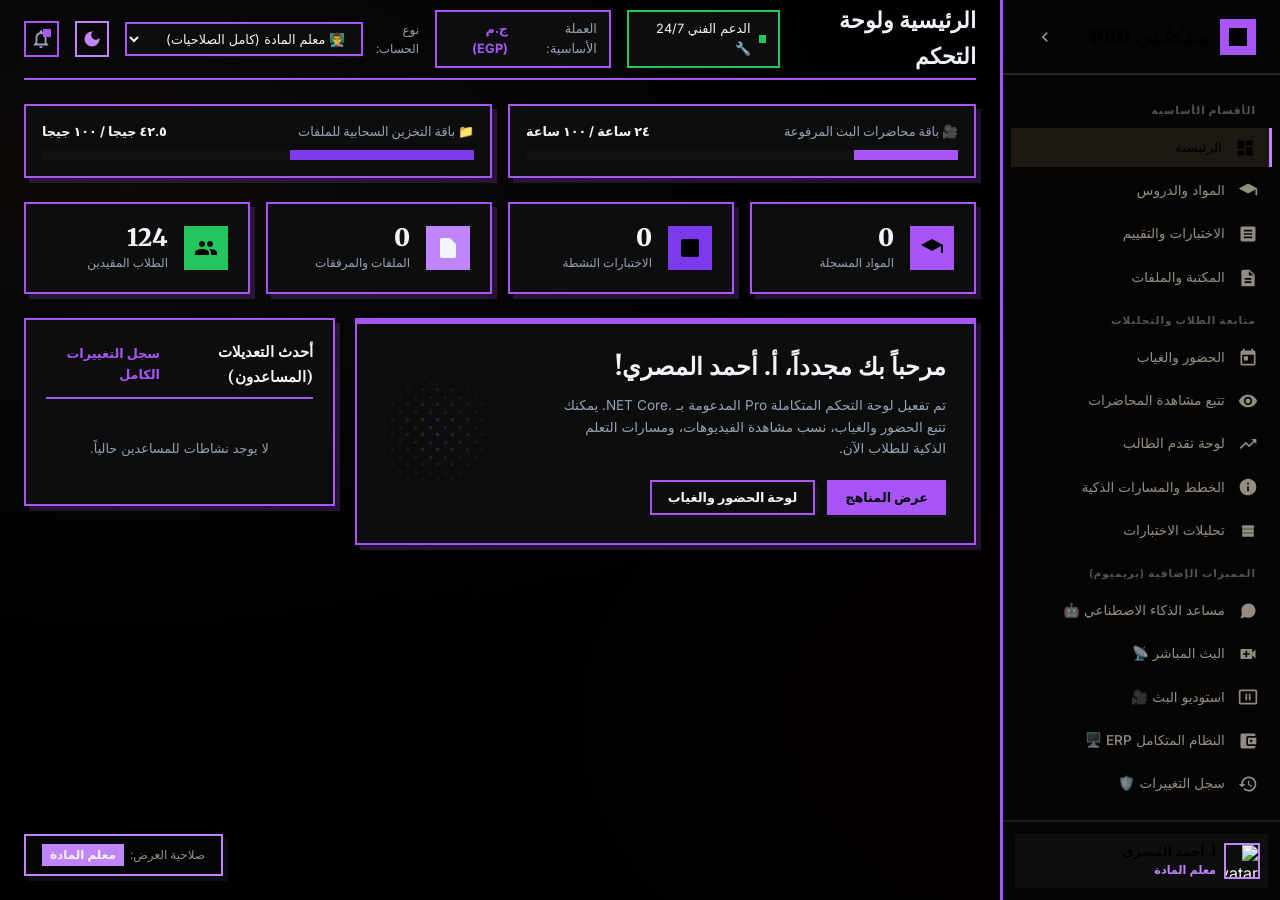
==== index.html @ 907ecc60 "Update homepage to load directly as index.html Renamed the main HTML file to `index.html` to ensure " ====
<!DOCTYPE html>
<!-- saved from url=(0027)https://demo.dev-core.site/ -->
<html lang="ar" dir="rtl" data-theme="dark"><head><meta http-equiv="Content-Type" content="text/html; charset=UTF-8">
    
    <meta name="viewport" content="width=device-width, initial-scale=1.0">
    <title>منصة التعليم الذكي | لوحة التحكم المتكاملة</title>
    <link rel="icon" href="data:image/svg+xml,&lt;svg xmlns=&#39;http://www.w3.org/2000/svg&#39; viewBox=&#39;0 0 24 24&#39; fill=&#39;%234F46E5&#39;&gt;&lt;path d=&#39;M12 3L1 9l11 6 9-4.91V17h2V9L12 3z&#39;/&gt;&lt;/svg&gt;">
    <!-- Google Fonts: Merriweather + Inter -->
    <link rel="preconnect" href="https://fonts.googleapis.com/">
    <link rel="preconnect" href="https://fonts.gstatic.com/" crossorigin="">
    <link href="./منصة التعليم الذكي _ لوحة التحكم المتكاملة_files/css2" rel="stylesheet">
    <!-- Styling -->
    <link rel="stylesheet" href="./منصة التعليم الذكي _ لوحة التحكم المتكاملة_files/style.css">
    <!-- HLS.js for self-hosted live streaming -->
    <script src="./منصة التعليم الذكي _ لوحة التحكم المتكاملة_files/hls.js@latest"></script>
</head>
<body class="role-teacher can-edit">
    <div class="app-container">
        <!-- Mobile Sidebar Overlay -->
        <div class="mobile-sidebar-overlay" id="mobileSidebarOverlay" onclick="closeMobileSidebar()"></div>
        <!-- Sidebar -->
        <aside class="sidebar" id="sidebar">
            <div class="sidebar-header">
                <div class="logo">
                    <div class="logo-icon"></div>
                    <span class="logo-text">مِـنـَصَّـتِي PRO</span>
                </div>
                <button class="sidebar-toggle-btn" id="sidebarToggle" aria-label="Toggle Sidebar">
                    <svg viewBox="0 0 24 24" width="20" height="20"><path fill="currentColor" d="M15.41 7.41L14 6l-6 6 6 6 1.41-1.41L10.83 12z"></path></svg>
                </button>
            </div>
            
            <nav class="sidebar-nav">
                <div class="nav-section-title">الأقسام الأساسية</div>
                <a href="https://demo.dev-core.site/#" class="nav-item active" data-tab="dashboard">
                    <svg class="nav-icon" viewBox="0 0 24 24"><path fill="currentColor" d="M3 13h8V3H3v10zm0 8h8v-6H3v6zm10 0h8V11h-8v10zm0-18v6h8V3h-8z"></path></svg>
                    <span class="nav-label">الرئيسية</span>
                </a>
                <a href="https://demo.dev-core.site/#" class="nav-item" data-tab="subjects">
                    <svg class="nav-icon" viewBox="0 0 24 24"><path fill="currentColor" d="M12 3L1 9l11 6 9-4.91V17h2V9L12 3zM5.89 11.5L12 14.8l6.11-3.3L12 8.2 5.89 11.5z"></path></svg>
                    <span class="nav-label">المواد والدروس</span>
                </a>
                <a href="https://demo.dev-core.site/#" class="nav-item" data-tab="quizzes">
                    <svg class="nav-icon" viewBox="0 0 24 24"><path fill="currentColor" d="M19 3H5c-1.1 0-2 .9-2 2v14c0 1.1.9 2 2 2h14c1.1 0 2-.9 2-2V5c0-1.1-.9-2-2-2zm-2 10H7v-2h10v2zm0-4H7V7h10v2zm0 8H7v-2h10v2z"></path></svg>
                    <span class="nav-label">الاختبارات والتقييم</span>
                </a>
                <a href="https://demo.dev-core.site/#" class="nav-item" data-tab="materials">
                    <svg class="nav-icon" viewBox="0 0 24 24"><path fill="currentColor" d="M14 2H6c-1.1 0-1.99.9-1.99 2L4 20c0 1.1.89 2 1.99 2H18c1.1 0 2-.9 2-2V8l-6-6zm2 16H8v-2h8v2zm0-4H8v-2h8v2zm-3-5V3.5L18.5 9H13z"></path></svg>
                    <span class="nav-label">المكتبة والملفات</span>
                </a>

                <div class="nav-section-title editor-only">متابعة الطلاب والتحليلات</div>
                <a href="https://demo.dev-core.site/#" class="nav-item editor-only" data-tab="attendance">
                    <svg class="nav-icon" viewBox="0 0 24 24"><path fill="currentColor" d="M19 3h-1V1h-2v2H8V1H6v2H5c-1.11 0-2 .9-2 2v14c0 1.1.89 2 2 2h14c1.1 0 2-.9 2-2V5c0-1.1-.9-2-2-2zm0 16H5V8h14v11zM7 10h5v5H7z"></path></svg>
                    <span class="nav-label">الحضور والغياب</span>
                </a>
                <a href="https://demo.dev-core.site/#" class="nav-item editor-only" data-tab="watch-tracking">
                    <svg class="nav-icon" viewBox="0 0 24 24"><path fill="currentColor" d="M12 4.5C7 4.5 2.73 7.61 1 12c1.73 4.39 6 7.5 11 7.5s9.27-3.11 11-7.5c-1.73-4.39-6-7.5-11-7.5zM12 17c-2.76 0-5-2.24-5-5s2.24-5 5-5 5 2.24 5 5-2.24 5-5 5zm0-8c-1.66 0-3 1.34-3 3s1.34 3 3 3 3-1.34 3-3-1.34-3-3-3z"></path></svg>
                    <span class="nav-label">تتبع مشاهدة المحاضرات</span>
                </a>
                <a href="https://demo.dev-core.site/#" class="nav-item editor-only" data-tab="progress">
                    <svg class="nav-icon" viewBox="0 0 24 24"><path fill="currentColor" d="M16 6l2.29 2.29-4.88 4.88-4-4L2 16.59 3.41 18l6-6 4 4 6.3-6.29L22 12V6z"></path></svg>
                    <span class="nav-label">لوحة تقدم الطالب</span>
                </a>
                <a href="https://demo.dev-core.site/#" class="nav-item" data-tab="learning-paths">
                    <svg class="nav-icon" viewBox="0 0 24 24"><path fill="currentColor" d="M12 2C6.48 2 2 6.48 2 12s4.48 10 10 10 10-4.48 10-10S17.52 2 12 2zm1 15h-2v-6h2v6zm0-8h-2V7h2v2z"></path></svg>
                    <span class="nav-label">الخطط والمسارات الذكية</span>
                </a>
                <a href="https://demo.dev-core.site/#" class="nav-item editor-only" data-tab="quiz-analytics">
                    <svg class="nav-icon" viewBox="0 0 24 24"><path fill="currentColor" d="M5 9.2h14V5H5v4.2zM5 19h14v-4.2H5V19zm0-4.8h14v-4.2H5v4.2z"></path></svg>
                    <span class="nav-label">تحليلات الاختبارات</span>
                </a>

                <div class="nav-section-title">المميزات الإضافية (بريميوم)</div>
                <a href="https://demo.dev-core.site/#" class="nav-item" data-tab="ai-tutor">
                    <svg class="nav-icon" viewBox="0 0 24 24"><path fill="currentColor" d="M21 11.5a8.38 8.38 0 0 1-.9 3.8 8.5 8.5 0 0 1-7.6 4.7 8.38 8.38 0 0 1-3.8-.9L3 21l1.9-5.7a8.38 8.38 0 0 1-.9-3.8 8.5 8.5 0 0 1 4.7-7.6 8.38 8.38 0 0 1 3.8-.9h.5a8.48 8.48 0 0 1 8 8v.5z"></path></svg>
                    <span class="nav-label">مساعد الذكاء الاصطناعي 🤖</span>
                </a>
                <a href="https://demo.dev-core.site/#" class="nav-item" data-tab="live-stream">
                    <svg class="nav-icon" viewBox="0 0 24 24"><path fill="currentColor" d="M17 10.5V7c0-.55-.45-1-1-1H4c-.55 0-1 .45-1 1v10c0 .55.45 1 1 1h12c.55 0 1-.45 1-1v-3.5l4 4v-11l-4 4zM14 13h-3v3H9v-3H6v-2h3V8h2v3h3v2z"></path></svg>
                    <span class="nav-label">البث المباشر 📡</span>
                </a>
                <a href="https://demo.dev-core.site/broadcast.html" class="nav-item editor-only" target="_blank">
                    <svg class="nav-icon" viewBox="0 0 24 24"><path fill="currentColor" d="M21 3H3c-1.1 0-2 .9-2 2v14c0 1.1.9 2 2 2h18c1.1 0 2-.9 2-2V5c0-1.1-.9-2-2-2zm0 16H3V5h18v14zM9 8h2v8H9zm4 0h2v8h-2z"></path></svg>
                    <span class="nav-label">استوديو البث 🎥</span>
                </a>
                <a href="https://demo.dev-core.site/#" class="nav-item admin-only teacher-only" data-tab="erp">
                    <svg class="nav-icon" viewBox="0 0 24 24"><path fill="currentColor" d="M21 18v1c0 1.1-.9 2-2 2H5c-1.11 0-2-.9-2-2V5c0-1.1.89-2 2-2h14c1.1 0 2 .9 2 2v1h-9c-1.11 0-2 .9-2 2v8c0 1.1.89 2 2 2h9zm-9-2h10V8H12v8zm4-2.5c-.83 0-1.5-.67-1.5-1.5s.67-1.5 1.5-1.5 1.5.67 1.5 1.5-.67 1.5-1.5 1.5z"></path></svg>
                    <span class="nav-label">النظام المتكامل ERP 🖥️</span>
                </a>
                <a href="https://demo.dev-core.site/#" class="nav-item admin-only teacher-only" data-tab="logs">
                    <svg class="nav-icon" viewBox="0 0 24 24"><path fill="currentColor" d="M13 3c-4.97 0-9 4.03-9 9H1l3.89 3.89.07.14L9 12H6c0-3.87 3.13-7 7-7s7 3.13 7 7-3.13 7-7 7c-1.93 0-3.68-.79-4.94-2.06l-1.42 1.42C8.27 19.99 10.51 21 13 21c4.97 0 9-4.03 9-9s-4.03-9-9-9zm-1 5v5l4.28 2.54.72-1.21-3.5-2.08V8H12z"></path></svg>
                    <span class="nav-label">سجل التغييرات 🛡️</span>
                </a>
            </nav>

            <div class="sidebar-footer">
                <div class="user-card">
                    <img src="./منصة التعليم الذكي _ لوحة التحكم المتكاملة_files/photo-1534528741775-53994a69daeb" alt="Avatar" class="user-avatar" id="sidebarAvatar">
                    <div class="user-info">
                        <div class="user-name" id="sidebarUserName">أ. أحمد المصري</div>
                        <div class="user-role" id="sidebarUserRole">معلم المادة</div>
                    </div>
                </div>
            </div>
        </aside>

        <!-- Main Content Area -->
        <main class="main-content">
            <!-- Header -->
            <header class="main-header">
                <div class="header-left">
                    <!-- Mobile Hamburger Button -->
                    <button class="mobile-menu-btn" id="mobileMenuBtn" aria-label="فتح القائمة">
                        <span></span><span></span><span></span>
                    </button>
                    <h1 id="pageTitle" class="page-title">الرئيسية ولوحة التحكم</h1>
                </div>
                <div class="header-right">
                    <!-- Tech Support Badge -->
                    <div class="tech-support-badge" onclick="alert(&#39;الدعم الفني 24/7 نشط:\nدردشة: متصل الآن\nبريد الكتروني: support@manssati.com\nهاتف: 19999 (ج.م)&#39;)" style="cursor: pointer;">
                        <span class="support-status-dot"></span>
                        <span class="support-text">الدعم الفني 24/7 🔧</span>
                    </div>

                    <!-- Currency Display -->
                    <div class="currency-badge">
                        <span class="currency-label">العملة الأساسية:</span>
                        <span class="currency-value">ج.م (EGP)</span>
                    </div>

                    <!-- Role Selector Container -->
                    <div class="role-selector-container">
                        <label for="roleSelector" class="role-selector-label">نوع الحساب:</label>
                        <select id="roleSelector" class="role-selector">
                            <option value="teacher">👨‍🏫 معلم المادة (كامل الصلاحيات)</option>
                            <option value="assistant">🧑‍💻 مساعد معلم (تعديل ومتابعة)</option>
                            <option value="student">🎓 طالب مقيد (مشاهدة واختبارات)</option>
                            <option value="admin">🔑 مدير المنصة (إدارة كاملة)</option>
                        </select>
                    </div>

                    <!-- Dark Mode Toggle -->
                    <button class="header-action-btn dark-mode-toggle active" id="darkModeToggle" aria-label="التبديل بين الوضع الفاتح والداكن" title="الوضع الفاتح">
                        <svg class="sun-icon" viewBox="0 0 24 24" width="20" height="20" style="display: none;"><path fill="currentColor" d="M12 7c-2.76 0-5 2.24-5 5s2.24 5 5 5 5-2.24 5-5-2.24-5-5-5zM2 13h2c.55 0 1-.45 1-1s-.45-1-1-1H2c-.55 0-1 .45-1 1s.45 1 1 1zm18 0h2c.55 0 1-.45 1-1s-.45-1-1-1h-2c-.55 0-1 .45-1 1s.45 1 1 1zM11 2v2c0 .55.45 1 1 1s1-.45 1-1V2c0-.55-.45-1-1-1s-1 .45-1 1zm0 18v2c0 .55.45 1 1 1s1-.45 1-1v-2c0-.55-.45-1-1-1s-1 .45-1 1zM5.99 4.58a.996.996 0 0 0-1.41 0 .996.996 0 0 0 0 1.41l1.06 1.06c.39.39 1.03.39 1.41 0s.39-1.03 0-1.41L5.99 4.58zm12.37 12.37a.996.996 0 0 0-1.41 0 .996.996 0 0 0 0 1.41l1.06 1.06c.39.39 1.03.39 1.41 0a.996.996 0 0 0 0-1.41l-1.06-1.06zm1.06-10.96a.996.996 0 0 0 0-1.41.996.996 0 0 0-1.41 0l-1.06 1.06c-.39.39-.39 1.03 0 1.41s1.03.39 1.41 0l1.06-1.06zM7.05 18.36a.996.996 0 0 0 0-1.41.996.996 0 0 0-1.41 0l-1.06 1.06c-.39.39-.39 1.03 0 1.41s1.03.39 1.41 0l1.06-1.06z"></path></svg>
                        <svg class="moon-icon" viewBox="0 0 24 24" width="20" height="20" style=""><path fill="currentColor" d="M12 3a9 9 0 1 0 9 9c0-.46-.04-.92-.1-1.36a5.389 5.389 0 0 1-4.4 2.26 5.403 5.403 0 0 1-3.14-9.8c-.44-.06-.9-.1-1.36-.1z"></path></svg>
                    </button>

                    <!-- Notification Button -->
                    <button class="header-action-btn" aria-label="Notifications" id="notificationBtn">
                        <span class="notification-dot"></span>
                        <svg viewBox="0 0 24 24" width="22" height="22"><path fill="currentColor" d="M12 22c1.1 0 2-.9 2-2h-4c0 1.1.9 2 2 2zm6-6v-5c0-3.07-1.63-5.64-4.5-6.32V4c0-.83-.67-1.5-1.5-1.5s-1.5.67-1.5 1.5v.68C7.64 5.36 6 7.92 6 11v5l-2 2v1h16v-1l-2-2zm-2 1H8v-6c0-2.48 1.51-4.5 4-4.5s4 2.02 4 4.5v6z"></path></svg>
                    </button>
                </div>
            </header>

            <!-- Dashboard Content Container -->
            <div class="content-body">
                
                <!-- TAB: DASHBOARD -->
                <section id="tab-dashboard" class="tab-content active">
                    <!-- Resource limits alerts (100h / 100GB) -->
                    <div class="quota-row">
                        <div class="quota-card">
                            <div class="quota-info">
                                <span class="quota-title">🎥 باقة محاضرات البث المرفوعة</span>
                                <span class="quota-value" id="lecturesQuotaVal">٢٤ ساعة / ١٠٠ ساعة</span>
                            </div>
                            <div class="quota-progress-bar">
                                <div class="quota-progress-fill bg-primary" style="width: 24%"></div>
                            </div>
                        </div>
                        <div class="quota-card">
                            <div class="quota-info">
                                <span class="quota-title">📁 باقة التخزين السحابية للملفات</span>
                                <span class="quota-value" id="storageQuotaVal">٤٢.٥ جيجا / ١٠٠ جيجا</span>
                            </div>
                            <div class="quota-progress-bar">
                                <div class="quota-progress-fill bg-secondary" style="width: 42.5%"></div>
                            </div>
                        </div>
                    </div>

                    <!-- Overview Grid -->
                    <div class="stats-grid">
                        <div class="stat-card">
                            <div class="stat-icon bg-primary-glow">
                                <svg viewBox="0 0 24 24" width="24" height="24"><path fill="currentColor" d="M12 3L1 9l11 6 9-4.91V17h2V9L12 3z"></path></svg>
                            </div>
                            <div class="stat-data">
                                <span class="stat-value" id="statCoursesCount">5</span>
                                <span class="stat-label">المواد المسجلة</span>
                            </div>
                        </div>
                        <div class="stat-card">
                            <div class="stat-icon bg-secondary-glow">
                                <svg viewBox="0 0 24 24" width="24" height="24"><path fill="currentColor" d="M19 3H5c-1.1 0-2 .9-2 2v14c0 1.1.9 2 2 2h14c1.1 0 2-.9 2-2V5c0-1.1-.9-2-2-2z"></path></svg>
                            </div>
                            <div class="stat-data">
                                <span class="stat-value" id="statQuizzesCount">5</span>
                                <span class="stat-label">الاختبارات النشطة</span>
                            </div>
                        </div>
                        <div class="stat-card">
                            <div class="stat-icon bg-accent-glow">
                                <svg viewBox="0 0 24 24" width="24" height="24"><path fill="currentColor" d="M14 2H6c-1.1 0-1.99.9-1.99 2L4 20c0 1.1.89 2 1.99 2H18c1.1 0 2-.9 2-2V8l-6-6z"></path></svg>
                            </div>
                            <div class="stat-data">
                                <span class="stat-value" id="statFilesCount">14</span>
                                <span class="stat-label">الملفات والمرفقات</span>
                            </div>
                        </div>
                        <div class="stat-card">
                            <div class="stat-icon bg-success-glow">
                                <svg viewBox="0 0 24 24" width="24" height="24"><path fill="currentColor" d="M16 11c1.66 0 2.99-1.34 2.99-3S17.66 5 16 5s-3 1.34-3 3 1.34 3 3 3zm-8 0c1.66 0 2.99-1.34 2.99-3S9.66 5 8 5 5 6.34 5 8s1.34 3 3 3zm0 2c-2.33 0-7 1.17-7 3.5V19h14v-2.5c0-2.33-4.67-3.5-7-3.5zm8 0c-.29 0-.62.02-.97.05 1.16.84 1.97 1.97 1.97 3.45V19h6v-2.5c0-2.33-4.67-3.5-7-3.5z"></path></svg>
                            </div>
                            <div class="stat-data">
                                <span class="stat-value" id="statStudentsCount">124</span>
                                <span class="stat-label">الطلاب المقيدين</span>
                            </div>
                        </div>
                    </div>

                    <!-- Highlight & Logs Row -->
                    <div class="dashboard-row">
                        <!-- Welcome / Ad Widget -->
                        <div class="dashboard-col flex-2">
                            <div class="welcome-card card-glow">
                                <div class="welcome-text">
                                    <h2 id="welcomeTitle">مرحباً بك مجدداً، أ. أحمد المصري!</h2>
                                    <p>تم تفعيل لوحة التحكم المتكاملة Pro المدعومة بـ .NET Core. يمكنك تتبع الحضور والغياب، نسب مشاهدة الفيديوهات، ومسارات التعلم الذكية للطلاب الآن.</p>
                                    <div style="display: flex; gap: 0.75rem; flex-wrap: wrap;">
                                        <button class="btn btn-primary" onclick="switchTab(&#39;subjects&#39;)">عرض المناهج</button>
                                        <button class="btn btn-outline" onclick="switchTab(&#39;attendance&#39;)">لوحة الحضور والغياب</button>
                                    </div>
                                </div>
                                <div class="welcome-graphic"></div>
                            </div>
                        </div>

                        <!-- Mini Logs List -->
                        <div class="dashboard-col flex-1 admin-only teacher-only" id="miniLogsContainer">
                            <div class="content-card">
                                <div class="card-header">
                                    <h3>أحدث التعديلات (المساعدون)</h3>
                                    <a href="https://demo.dev-core.site/#" onclick="switchTab(&#39;logs&#39;)" class="link-btn">سجل التغييرات الكامل</a>
                                </div>
                                <div class="mini-log-list" id="miniLogList"><div class="mini-log-item">
            <div class="log-user-row">
                <span class="log-user-name">المهندس خالد الحربي</span>
                <span class="log-timestamp">قبل قليل</span>
            </div>
            <div>تحديث فيديو الدرس : <span style="color:var(--text-muted);">الدرس الثاني: توصيل المقاومات</span></div>
        </div></div>
                            </div>
                        </div>
                    </div>
                </section>

                <!-- TAB: SUBJECTS -->
                <section id="tab-subjects" class="tab-content">
                    <div class="section-actions">
                        <div class="search-bar">
                            <input type="text" id="subjectSearch" placeholder="ابحث عن مادة دراسية...">
                            <svg viewBox="0 0 24 24" width="18" height="18"><path fill="currentColor" d="M15.5 14h-.79l-.28-.27C15.41 12.59 16 11.11 16 9.5 16 5.91 13.09 3 9.5 3S3 5.91 3 9.5 5.91 16 9.5 16c1.61 0 3.09-.59 4.23-1.57l.27.28v.79l5 4.99L20.49 19l-4.99-5zm-6 0C7.01 14 5 11.99 5 9.5S7.01 5 9.5 5 14 7.01 14 9.5 11.99 14 9.5 14z"></path></svg>
                        </div>
                        <button class="btn btn-primary editor-only" id="addSubjectBtn" onclick="openAddSubjectModal()">
                            <svg viewBox="0 0 24 24" width="18" height="18"><path fill="currentColor" d="M19 13h-6v6h-2v-6H5v-2h6V5h2v6h6v2z"></path></svg>
                            إضافة مادة جديدة
                        </button>
                    </div>

                    <!-- Subjects list -->
                    <div class="subjects-grid" id="subjectsGrid" style="display: grid;"><div class="subject-card">
            <div class="subject-card-image" style="background-image: url(&#39;https://images.unsplash.com/photo-1635070041078-e363dbe005cb?auto=format&amp;fit=crop&amp;q=80&amp;w=400&#39;);">
                <span class="subject-tag">الصف الثالث الثانوي</span>
            </div>
            <div class="subject-card-body">
                <h3 class="subject-title">الفيزياء للثانوية العامة</h3>
                <p class="subject-desc">دورة كاملة في الفيزياء الحديثة والكهربائية تشمل شرح مبسط، اختبارات تفاعلية، ومذكرات ملخصة لكل درس.</p>
                <div class="subject-card-footer">
                    <span class="subject-price">450 ج.م</span>
                    <div class="subject-stats-summary">
                        <span>📚 2 فصول</span>
                        <span>🎬 4 درس</span>
                    </div>
                </div>
            </div>
        </div><div class="subject-card">
            <div class="subject-card-image" style="background-image: url(&#39;https://images.unsplash.com/photo-1509228468518-180dd4864904?auto=format&amp;fit=crop&amp;q=80&amp;w=400&#39;);">
                <span class="subject-tag">الصف الثالث الثانوي</span>
            </div>
            <div class="subject-card-body">
                <h3 class="subject-title">الرياضيات البحتة - التفاضل والتكامل</h3>
                <p class="subject-desc">تغطية كاملة للمنهج من النهايات والاشتقاق وحتى التكامل المحدد وتطبيقاته الهندسية والفيزيائية.</p>
                <div class="subject-card-footer">
                    <span class="subject-price">500 ج.م</span>
                    <div class="subject-stats-summary">
                        <span>📚 2 فصول</span>
                        <span>🎬 3 درس</span>
                    </div>
                </div>
            </div>
        </div><div class="subject-card">
            <div class="subject-card-image" style="background-image: url(&#39;https://images.unsplash.com/photo-1532187863486-abf9d39d66e8?auto=format&amp;fit=crop&amp;q=80&amp;w=400&#39;);">
                <span class="subject-tag">الصف الثالث الثانوي</span>
            </div>
            <div class="subject-card-body">
                <h3 class="subject-title">الكيمياء العضوية المبسطة</h3>
                <p class="subject-desc">سلسلة دروس مبسطة لفهم الكيمياء العضوية، الصيغ البنائية، والتفاعلات الكيميائية بطرق مبتكرة.</p>
                <div class="subject-card-footer">
                    <span class="subject-price">400 ج.م</span>
                    <div class="subject-stats-summary">
                        <span>📚 1 فصول</span>
                        <span>🎬 2 درس</span>
                    </div>
                </div>
            </div>
        </div><div class="subject-card">
            <div class="subject-card-image" style="background-image: url(&#39;https://images.unsplash.com/photo-1456513080510-7bf3a84b82f8?auto=format&amp;fit=crop&amp;q=80&amp;w=400&#39;);">
                <span class="subject-tag">الصف الثالث الثانوي</span>
            </div>
            <div class="subject-card-body">
                <h3 class="subject-title">اللغة العربية - النحو والصرف</h3>
                <p class="subject-desc">شرح متكامل لجميع قواعد النحو والصرف المقررة للثانوية العامة مع تدريبات مكثفة على الإعراب.</p>
                <div class="subject-card-footer">
                    <span class="subject-price">350 ج.م</span>
                    <div class="subject-stats-summary">
                        <span>📚 1 فصول</span>
                        <span>🎬 2 درس</span>
                    </div>
                </div>
            </div>
        </div><div class="subject-card">
            <div class="subject-card-image" style="background-image: url(&#39;https://images.unsplash.com/photo-1456513080510-7bf3a84b82f8?auto=format&amp;fit=crop&amp;q=80&amp;w=400&#39;);">
                <span class="subject-tag">الصف الثالث الثانوي</span>
            </div>
            <div class="subject-card-body">
                <h3 class="subject-title">اللغة الإنجليزية - القواعد والكتابة</h3>
                <p class="subject-desc">شرح وافٍ لقواعد اللغة الإنجليزية وتدريب عملي على مهارات التعبير والكتابة وأسئلة الامتحانات.</p>
                <div class="subject-card-footer">
                    <span class="subject-price">380 ج.م</span>
                    <div class="subject-stats-summary">
                        <span>📚 1 فصول</span>
                        <span>🎬 2 درس</span>
                    </div>
                </div>
            </div>
        </div></div>

                    <!-- Single Subject Detail (Hidden initially) -->
                    <div class="subject-detail-view" id="subjectDetailView" style="display: none;">
                        <button class="btn-back" onclick="closeSubjectDetail()">
                            <svg viewBox="0 0 24 24" width="18" height="18"><path fill="currentColor" d="M20 11H7.83l5.59-5.59L12 4l-8 8 8 8 1.41-1.41L7.83 13H20v-2z"></path></svg>
                            العودة لقائمة المواد
                        </button>

                        <div class="subject-banner">
                            <div class="subject-banner-info">
                                <span class="subject-category" id="detailSubjectCategory">المرحلة الثانوية</span>
                                <h2 id="detailSubjectName">الفيزياء الحديثة</h2>
                                <p id="detailSubjectDesc">شرح منهج الفيزياء الكامل للثانوية العامة واللغات</p>
                                <div class="subject-meta-badges">
                                    <span class="badge badge-price" id="detailSubjectPrice">٥٠٠ ج.م</span>
                                    <span class="badge" id="detailSubjectChaptersCount">٥ فصول</span>
                                    <span class="badge" id="detailSubjectLessonsCount">١٢ درس</span>
                                </div>
                            </div>
                            <div class="subject-banner-actions editor-only">
                                <button class="btn btn-outline" onclick="openEditSubjectModal()">تعديل المادة</button>
                                <button class="btn btn-outline danger" style="margin-right: 0.5rem;" onclick="deleteActiveCourse()">حذف المادة</button>
                                <button class="btn btn-primary" onclick="openAddChapterModal()">إضافة فصل</button>
                            </div>
                        </div>

                        <!-- Chapters & Lessons Area -->
                        <div class="subject-chapters-layout">
                            <!-- Chapter List -->
                            <div class="chapters-container">
                                <h3 class="chapters-title">فصول المنهج الدراسية</h3>
                                <div class="chapters-list" id="chaptersList">
                                    <!-- Rendered dynamically -->
                                </div>
                            </div>

                            <!-- Lesson Player / Workspace (Hidden by default, shown when clicking a lesson) -->
                            <div class="lesson-workspace-container" id="lessonWorkspace">
                                <div class="empty-lesson-state" id="emptyLessonState">
                                    <div class="icon">💻</div>
                                    <h4>اختر درساً للبدء</h4>
                                    <p>انقر على أحد الدروس من القائمة الجانبية لبدء مشاهدة الفيديو التعليمي والمرفقات والملفات الخاصة بالدرس.</p>
                                </div>

                                <div class="lesson-content-active" id="activeLessonContent" style="display: none;">
                                    <div class="lesson-header-row">
                                        <div>
                                            <h3 class="lesson-active-title" id="activeLessonTitle">الدرس الأول: مقدمة في الميكانيكا</h3>
                                            <p class="lesson-active-desc" id="activeLessonDesc">تفاصيل وهدف الدرس والمكتسبات التعليمية الأساسية.</p>
                                        </div>
                                        <div class="editor-only" style="display: flex; gap: 0.5rem;">
                                            <button class="btn btn-sm btn-outline" onclick="openEditLessonModal()">تعديل الدرس</button>
                                            <button class="btn btn-sm btn-outline danger" onclick="deleteActiveLesson()">حذف الدرس</button>
                                        </div>
                                    </div>

                                    <!-- Secure Video Player Container -->
                                    <div class="secure-player-card">
                                        <div class="secure-player-header">
                                            <div class="secure-badge">
                                                <span class="shield-icon">🛡️</span>
                                                مشغل محمي (رابط مشفر بالخادم)
                                            </div>
                                            <span class="watermark-user" id="videoWatermark">طالب: مجهول</span>
                                        </div>

                                        <div class="secure-video-wrapper" id="secureVideoWrapper">
                                            <!-- The actual video player is placed here programmatically -->
                                            <div id="playerPlaceholder" class="player-placeholder">
                                                جاري شحن تدفق الفيديو بأمان...
                                            </div>
                                        </div>

                                        <div class="secure-player-footer">
                                            <p class="security-disclaimer">🔴 يمنع منعاً باتاً مشاركة حسابك أو محاولة تسجيل الشاشة. سيتم تتبع البيانات المائية ومعاقبة الحسابات المخالفة تلقائياً.</p>
                                        </div>
                                    </div>

                                    <!-- Lesson Materials and Quizzes tabs -->
                                    <div class="lesson-meta-sections">
                                        <div class="meta-section">
                                            <div class="section-title-row">
                                                <h4>الملفات والمرفقات للدرس</h4>
                                                <button class="btn btn-sm btn-outline editor-only" onclick="openUploadMaterialModal()">
                                                    + إضافة ملف
                                                </button>
                                            </div>
                                            <div class="materials-list-row" id="activeLessonMaterials">
                                                <!-- Dynamic materials -->
                                            </div>
                                        </div>

                                        <div class="meta-section">
                                            <div class="section-title-row">
                                                <h4>الاختبارات المرتبطة بالدرس</h4>
                                                <button class="btn btn-sm btn-outline editor-only" onclick="openCreateQuizModal(&#39;lesson&#39;)">
                                                    + إضافة اختبار قصير
                                                </button>
                                            </div>
                                            <div class="quizzes-list-row" id="activeLessonQuizzes">
                                                <!-- Dynamic quizzes -->
                                            </div>
                                        </div>
                                    </div>
                                </div>
                            </div>
                        </div>
                    </div>
                </section>

                <!-- TAB: QUIZZES -->
                <section id="tab-quizzes" class="tab-content">
                    <div class="section-actions">
                        <div class="tabs-subnav">
                            <button class="subnav-btn active" onclick="filterQuizzes(&#39;all&#39;)">جميع الاختبارات</button>
                            <button class="subnav-btn" onclick="filterQuizzes(&#39;subject&#39;)">اختبارات الفصول</button>
                            <button class="subnav-btn" onclick="filterQuizzes(&#39;lesson&#39;)">اختبارات الدروس</button>
                        </div>
                        <button class="btn btn-primary editor-only" onclick="openCreateQuizModal()">
                            <svg viewBox="0 0 24 24" width="18" height="18"><path fill="currentColor" d="M19 13h-6v6h-2v-6H5v-2h6V5h2v6h6v2z"></path></svg>
                            إنشاء اختبار جديد
                        </button>
                    </div>

                    <div class="quizzes-grid" id="quizzesGrid"><div class="quiz-card">
            <div class="quiz-card-header">
                <span class="quiz-tag-badge">المنهج كاملاً</span>
            </div>
            <h3 class="quiz-title">اختبار تجريبي: قانون أوم وتوصيل المقاومات</h3>
            <div class="quiz-details">
                <span>⏱️ الوقت: 15 دقيقة</span>
                <span>❓ الأسئلة: 3</span>
            </div>
            <div class="quiz-card-footer" style="display:flex; justify-content:space-between; width:100%; margin-top:0.5rem;">
                <button class="btn btn-sm btn-primary" onclick="startQuizTaking(&#39;quiz-1&#39;)">دخول</button>
                <button class="btn btn-sm btn-outline danger editor-only" onclick="deleteQuiz(&#39;quiz-1&#39;)">حذف</button>
            </div>
        </div><div class="quiz-card">
            <div class="quiz-card-header">
                <span class="quiz-tag-badge">اختبار درس</span>
            </div>
            <h3 class="quiz-title">كويز سريع: تسمية الألكانات والأيوباك</h3>
            <div class="quiz-details">
                <span>⏱️ الوقت: 10 دقيقة</span>
                <span>❓ الأسئلة: 2</span>
            </div>
            <div class="quiz-card-footer" style="display:flex; justify-content:space-between; width:100%; margin-top:0.5rem;">
                <button class="btn btn-sm btn-primary" onclick="startQuizTaking(&#39;quiz-2&#39;)">دخول</button>
                <button class="btn btn-sm btn-outline danger editor-only" onclick="deleteQuiz(&#39;quiz-2&#39;)">حذف</button>
            </div>
        </div><div class="quiz-card">
            <div class="quiz-card-header">
                <span class="quiz-tag-badge">المنهج كاملاً</span>
            </div>
            <h3 class="quiz-title">تقييم المشتقات في اللغة العربية</h3>
            <div class="quiz-details">
                <span>⏱️ الوقت: 12 دقيقة</span>
                <span>❓ الأسئلة: 2</span>
            </div>
            <div class="quiz-card-footer" style="display:flex; justify-content:space-between; width:100%; margin-top:0.5rem;">
                <button class="btn btn-sm btn-primary" onclick="startQuizTaking(&#39;quiz-3&#39;)">دخول</button>
                <button class="btn btn-sm btn-outline danger editor-only" onclick="deleteQuiz(&#39;quiz-3&#39;)">حذف</button>
            </div>
        </div><div class="quiz-card">
            <div class="quiz-card-header">
                <span class="quiz-tag-badge">المنهج كاملاً</span>
            </div>
            <h3 class="quiz-title">اختبار التفاضل وتطبيقات الاشتقاق</h3>
            <div class="quiz-details">
                <span>⏱️ الوقت: 20 دقيقة</span>
                <span>❓ الأسئلة: 1</span>
            </div>
            <div class="quiz-card-footer" style="display:flex; justify-content:space-between; width:100%; margin-top:0.5rem;">
                <button class="btn btn-sm btn-primary" onclick="startQuizTaking(&#39;quiz-4&#39;)">دخول</button>
                <button class="btn btn-sm btn-outline danger editor-only" onclick="deleteQuiz(&#39;quiz-4&#39;)">حذف</button>
            </div>
        </div><div class="quiz-card">
            <div class="quiz-card-header">
                <span class="quiz-tag-badge">المنهج كاملاً</span>
            </div>
            <h3 class="quiz-title">English Tenses Mini-Test</h3>
            <div class="quiz-details">
                <span>⏱️ الوقت: 10 دقيقة</span>
                <span>❓ الأسئلة: 1</span>
            </div>
            <div class="quiz-card-footer" style="display:flex; justify-content:space-between; width:100%; margin-top:0.5rem;">
                <button class="btn btn-sm btn-primary" onclick="startQuizTaking(&#39;quiz-5&#39;)">دخول</button>
                <button class="btn btn-sm btn-outline danger editor-only" onclick="deleteQuiz(&#39;quiz-5&#39;)">حذف</button>
            </div>
        </div></div>

                    <!-- Quizzes Results / Graded (Visible to Teachers / Admins) -->
                    <div class="content-card quiz-results-card admin-only teacher-only" style="margin-top: 2rem;">
                        <div class="card-header">
                            <h3>أحدث نتائج إجابات الطلاب</h3>
                            <button class="btn btn-sm btn-outline" onclick="exportTableToExcel(&#39;quizSubmissionsTable&#39;, &#39;نتائج_الاختبارات&#39;)">تصدير لملف Excel 📊</button>
                        </div>
                        <div class="table-responsive">
                            <table class="data-table">
                                <thead>
                                    <tr>
                                        <th>الطالب</th>
                                        <th>الاختبار</th>
                                        <th>المادة الدراسية</th>
                                        <th>الدرجة</th>
                                        <th>الوقت المستغرق</th>
                                        <th>التاريخ</th>
                                        <th>الحالة</th>
                                    </tr>
                                </thead>
                                <tbody id="quizSubmissionsTable"><tr>
            <td><strong>يوسف محمد</strong></td>
            <td>اختبار تجريبي: قانون أوم وتوصيل المقاومات</td>
            <td>الفيزياء للثانوية العامة</td>
            <td style="font-weight:700; color:var(--secondary);">3 / 3</td>
            <td>08:45</td>
            <td>2026-06-25</td>
            <td><span class="badge" style="border-color:var(--success); color:var(--success);">ناجح</span></td>
        </tr><tr>
            <td><strong>سارة عبد الرحمن</strong></td>
            <td>كويز سريع: تسمية الألكانات والأيوباك</td>
            <td>الكيمياء العضوية المبسطة</td>
            <td style="font-weight:700; color:var(--secondary);">2 / 2</td>
            <td>03:12</td>
            <td>2026-06-25</td>
            <td><span class="badge" style="border-color:var(--success); color:var(--success);">ناجح</span></td>
        </tr><tr>
            <td><strong>كريم أحمد</strong></td>
            <td>اختبار تجريبي: قانون أوم وتوصيل المقاومات</td>
            <td>الفيزياء للثانوية العامة</td>
            <td style="font-weight:700; color:var(--secondary);">1 / 3</td>
            <td>11:05</td>
            <td>2026-06-24</td>
            <td><span class="badge" style="border-color:var(--accent); color:var(--accent);">راسب</span></td>
        </tr><tr>
            <td><strong>نور علي</strong></td>
            <td>تقييم المشتقات في اللغة العربية</td>
            <td>اللغة العربية - النحو والصرف</td>
            <td style="font-weight:700; color:var(--secondary);">2 / 2</td>
            <td>05:40</td>
            <td>2026-06-24</td>
            <td><span class="badge" style="border-color:var(--success); color:var(--success);">ناجح</span></td>
        </tr><tr>
            <td><strong>أمل علي</strong></td>
            <td>English Tenses Mini-Test</td>
            <td>اللغة الإنجليزية - القواعد والكتابة</td>
            <td style="font-weight:700; color:var(--secondary);">1 / 1</td>
            <td>02:15</td>
            <td>2026-06-23</td>
            <td><span class="badge" style="border-color:var(--success); color:var(--success);">ناجح</span></td>
        </tr><tr>
            <td><strong>يوسف محمد</strong></td>
            <td>اختبار التفاضل وتطبيقات الاشتقاق</td>
            <td>الرياضيات البحتة - التفاضل والتكامل</td>
            <td style="font-weight:700; color:var(--secondary);">0 / 1</td>
            <td>10:00</td>
            <td>2026-06-25</td>
            <td><span class="badge" style="border-color:var(--accent); color:var(--accent);">راسب</span></td>
        </tr></tbody>
                            </table>
                        </div>
                    </div>
                </section>

                <!-- TAB: MATERIALS -->
                <section id="tab-materials" class="tab-content">
                    <div class="section-actions">
                        <div class="search-bar">
                            <input type="text" id="materialSearch" placeholder="ابحث في المكتبة...">
                            <svg viewBox="0 0 24 24" width="18" height="18"><path fill="currentColor" d="M15.5 14h-.79l-.28-.27C15.41 12.59 16 11.11 16 9.5 16 5.91 13.09 3 9.5 3S3 5.91 3 9.5 5.91 16 9.5 16c1.61 0 3.09-.59 4.23-1.57l.27.28v.79l5 4.99L20.49 19l-4.99-5zm-6 0C7.01 14 5 11.99 5 9.5S7.01 5 9.5 5 14 7.01 14 9.5 11.99 14 9.5 14z"></path></svg>
                        </div>
                        <button class="btn btn-primary editor-only" onclick="openUploadMaterialModal()">
                            <svg viewBox="0 0 24 24" width="18" height="18"><path fill="currentColor" d="M9 16h6v-6h4l-7-7-7 7h4v6zm-4 2h14v2H5v-2z"></path></svg>
                            رفع ملف جديد (Word، PDF، PPTX)
                        </button>
                    </div>

                    <div class="materials-library-grid" id="materialsGrid"><div class="material-card">
            <div class="mat-card-icon">📄</div>
            <div class="mat-card-title">ملخص قوانين التيار الكهربائي.pdf</div>
            <div class="mat-card-meta">
                <div>المادة: الفيزياء للثانوية العامة</div>
                <div style="font-size:0.65rem;">حجم: 2.4 MB</div>
            </div>
            <button class="btn btn-sm btn-outline" style="margin-top:auto;" onclick="alert(&#39;تنزيل المادة: ملخص قوانين التيار الكهربائي.pdf&#39;)">تحميل</button>
        </div><div class="material-card">
            <div class="mat-card-icon">📊</div>
            <div class="mat-card-title">جدول معاملات التوصيلية الكهربية للفلزات.xlsx</div>
            <div class="mat-card-meta">
                <div>المادة: الفيزياء للثانوية العامة</div>
                <div style="font-size:0.65rem;">حجم: 1.8 MB</div>
            </div>
            <button class="btn btn-sm btn-outline" style="margin-top:auto;" onclick="alert(&#39;تنزيل المادة: جدول معاملات التوصيلية الكهربية للفلزات.xlsx&#39;)">تحميل</button>
        </div><div class="material-card">
            <div class="mat-card-icon">📄</div>
            <div class="mat-card-title">مسائل غير محلولة على المقاومات.pdf</div>
            <div class="mat-card-meta">
                <div>المادة: الفيزياء للثانوية العامة</div>
                <div style="font-size:0.65rem;">حجم: 3.1 MB</div>
            </div>
            <button class="btn btn-sm btn-outline" style="margin-top:auto;" onclick="alert(&#39;تنزيل المادة: مسائل غير محلولة على المقاومات.pdf&#39;)">تحميل</button>
        </div><div class="material-card">
            <div class="mat-card-icon">📁</div>
            <div class="mat-card-title">خارطة ذهنية - القواعد المغناطيسية.png</div>
            <div class="mat-card-meta">
                <div>المادة: الفيزياء للثانوية العامة</div>
                <div style="font-size:0.65rem;">حجم: 4.5 MB</div>
            </div>
            <button class="btn btn-sm btn-outline" style="margin-top:auto;" onclick="alert(&#39;تنزيل المادة: خارطة ذهنية - القواعد المغناطيسية.png&#39;)">تحميل</button>
        </div><div class="material-card">
            <div class="mat-card-icon">📄</div>
            <div class="mat-card-title">مذكرة القوة المغناطيسية.pdf</div>
            <div class="mat-card-meta">
                <div>المادة: الفيزياء للثانوية العامة</div>
                <div style="font-size:0.65rem;">حجم: 1.2 MB</div>
            </div>
            <button class="btn btn-sm btn-outline" style="margin-top:auto;" onclick="alert(&#39;تنزيل المادة: مذكرة القوة المغناطيسية.pdf&#39;)">تحميل</button>
        </div><div class="material-card">
            <div class="mat-card-icon">📝</div>
            <div class="mat-card-title">قوانين التفاضل كاملة.docx</div>
            <div class="mat-card-meta">
                <div>المادة: الرياضيات البحتة - التفاضل والتكامل</div>
                <div style="font-size:0.65rem;">حجم: 1.2 MB</div>
            </div>
            <button class="btn btn-sm btn-outline" style="margin-top:auto;" onclick="alert(&#39;تنزيل المادة: قوانين التفاضل كاملة.docx&#39;)">تحميل</button>
        </div><div class="material-card">
            <div class="mat-card-icon">📄</div>
            <div class="mat-card-title">تمارين على الاشتقاق الضمني.pdf</div>
            <div class="mat-card-meta">
                <div>المادة: الرياضيات البحتة - التفاضل والتكامل</div>
                <div style="font-size:0.65rem;">حجم: 2.1 MB</div>
            </div>
            <button class="btn btn-sm btn-outline" style="margin-top:auto;" onclick="alert(&#39;تنزيل المادة: تمارين على الاشتقاق الضمني.pdf&#39;)">تحميل</button>
        </div><div class="material-card">
            <div class="mat-card-icon">📄</div>
            <div class="mat-card-title">شرح وحلول المسائل الحياتية.pdf</div>
            <div class="mat-card-meta">
                <div>المادة: الرياضيات البحتة - التفاضل والتكامل</div>
                <div style="font-size:0.65rem;">حجم: 1.5 MB</div>
            </div>
            <button class="btn btn-sm btn-outline" style="margin-top:auto;" onclick="alert(&#39;تنزيل المادة: شرح وحلول المسائل الحياتية.pdf&#39;)">تحميل</button>
        </div><div class="material-card">
            <div class="mat-card-icon">🖼️</div>
            <div class="mat-card-title">تسمية الهيدروكربونات.pptx</div>
            <div class="mat-card-meta">
                <div>المادة: الكيمياء العضوية المبسطة</div>
                <div style="font-size:0.65rem;">حجم: 5.6 MB</div>
            </div>
            <button class="btn btn-sm btn-outline" style="margin-top:auto;" onclick="alert(&#39;تنزيل المادة: تسمية الهيدروكربونات.pptx&#39;)">تحميل</button>
        </div><div class="material-card">
            <div class="mat-card-icon">📄</div>
            <div class="mat-card-title">ملخص تفاعلات الألكينات.pdf</div>
            <div class="mat-card-meta">
                <div>المادة: الكيمياء العضوية المبسطة</div>
                <div style="font-size:0.65rem;">حجم: 1.8 MB</div>
            </div>
            <button class="btn btn-sm btn-outline" style="margin-top:auto;" onclick="alert(&#39;تنزيل المادة: ملخص تفاعلات الألكينات.pdf&#39;)">تحميل</button>
        </div><div class="material-card">
            <div class="mat-card-icon">📄</div>
            <div class="mat-card-title">إعراب المشتقات المعتمدة.pdf</div>
            <div class="mat-card-meta">
                <div>المادة: اللغة العربية - النحو والصرف</div>
                <div style="font-size:0.65rem;">حجم: 1.5 MB</div>
            </div>
            <button class="btn btn-sm btn-outline" style="margin-top:auto;" onclick="alert(&#39;تنزيل المادة: إعراب المشتقات المعتمدة.pdf&#39;)">تحميل</button>
        </div><div class="material-card">
            <div class="mat-card-icon">📄</div>
            <div class="mat-card-title">تدريبات اسم المفعول.pdf</div>
            <div class="mat-card-meta">
                <div>المادة: اللغة العربية - النحو والصرف</div>
                <div style="font-size:0.65rem;">حجم: 1.1 MB</div>
            </div>
            <button class="btn btn-sm btn-outline" style="margin-top:auto;" onclick="alert(&#39;تنزيل المادة: تدريبات اسم المفعول.pdf&#39;)">تحميل</button>
        </div><div class="material-card">
            <div class="mat-card-icon">📄</div>
            <div class="mat-card-title">Present_Perfect_Guide.pdf</div>
            <div class="mat-card-meta">
                <div>المادة: اللغة الإنجليزية - القواعد والكتابة</div>
                <div style="font-size:0.65rem;">حجم: 2.0 MB</div>
            </div>
            <button class="btn btn-sm btn-outline" style="margin-top:auto;" onclick="alert(&#39;تنزيل المادة: Present_Perfect_Guide.pdf&#39;)">تحميل</button>
        </div><div class="material-card">
            <div class="mat-card-icon">📄</div>
            <div class="mat-card-title">Passive_Voice_Worksheet.pdf</div>
            <div class="mat-card-meta">
                <div>المادة: اللغة الإنجليزية - القواعد والكتابة</div>
                <div style="font-size:0.65rem;">حجم: 1.4 MB</div>
            </div>
            <button class="btn btn-sm btn-outline" style="margin-top:auto;" onclick="alert(&#39;تنزيل المادة: Passive_Voice_Worksheet.pdf&#39;)">تحميل</button>
        </div></div>
                </section>

                <!-- NEW TAB: ATTENDANCE (📊 الحضور والغياب) -->
                <section id="tab-attendance" class="tab-content">
                    <div class="section-actions">
                        <div class="filters-row">
                            <label for="attendanceClassSelect" style="color:var(--text-muted); font-size:0.9rem;">المجموعة الدراسية:</label>
                            <select id="attendanceClassSelect" class="form-input select-sm" style="width:200px;">
                                <option value="groupA">مجموعة الأحد والثلاثاء (أ)</option>
                                <option value="groupB">مجموعة السبت والاثنين (ب)</option>
                            </select>
                        </div>
                        <div style="display:flex; gap:0.5rem;">
                            <button class="btn btn-outline" onclick="exportTableToExcel(&#39;attendanceTable&#39;, &#39;سجل_الحضور_والغياب&#39;)">تصدير Excel 📊</button>
                            <button class="btn btn-outline" onclick="window.print()">تصدير تقرير PDF 🖨️</button>
                            <button class="btn btn-primary editor-only" onclick="openAddAttendanceModal()">+ تسجيل حضور اليوم</button>
                        </div>
                    </div>

                    <!-- Attendance Cards -->
                    <div class="stats-grid" style="margin-bottom: 1.5rem;">
                        <div class="stat-card" style="border-right: 4px solid var(--success);">
                            <div class="stat-data">
                                <span class="stat-value" id="attendancePresentRate">71%</span>
                                <span class="stat-label">نسبة الحضور العام</span>
                            </div>
                        </div>
                        <div class="stat-card" style="border-right: 4px solid var(--warning);">
                            <div class="stat-data">
                                <span class="stat-value" id="attendanceLateCount">1 طلاب</span>
                                <span class="stat-label">المتأخرين اليوم</span>
                            </div>
                        </div>
                        <div class="stat-card" style="border-right: 4px solid var(--accent);">
                            <div class="stat-data">
                                <span class="stat-value" id="attendanceAbsentCount">2 طلاب</span>
                                <span class="stat-label">الغياب اليوم (تنبيه تلقائي)</span>
                            </div>
                        </div>
                    </div>

                    <div class="dashboard-row">
                        <!-- Interactive Calendar and Table -->
                        <div class="dashboard-col flex-2">
                            <div class="content-card">
                                <div class="card-header">
                                    <h3>سجل حضور الطلاب اليومي</h3>
                                </div>
                                <div class="table-responsive">
                                    <table class="data-table" id="attendanceTable">
                                        <thead>
                                            <tr>
                                                <th>اسم الطالب</th>
                                                <th>الكود</th>
                                                <th>حالة حضور اليوم</th>
                                                <th>وقت الوصول</th>
                                                <th>تنبيه غياب تلقائي</th>
                                                <th>العمليات</th>
                                            </tr>
                                        </thead>
                                        <tbody id="attendanceTableBody"><tr>
            <td><strong>يوسف محمد</strong></td>
            <td><code>ST-412</code></td>
            <td><span class="badge" style="border-color:var(--success); color:var(--success);">حاضر</span></td>
            <td>08:05 ص</td>
            <td>✅ آمن</td>
            <td>
                <button class="btn btn-sm btn-outline editor-only" onclick="toggleAttendanceStatus(0)">تغيير الحالة</button>
                <button class="btn btn-sm btn-outline danger editor-only" onclick="deleteAttendanceRecord(&#39;يوسف محمد&#39;)">حذف</button>
            </td>
        </tr><tr>
            <td><strong>كريم أحمد</strong></td>
            <td><code>ST-185</code></td>
            <td><span class="badge" style="border-color:var(--warning); color:var(--warning);">متأخر</span></td>
            <td>08:35 ص</td>
            <td>✅ آمن</td>
            <td>
                <button class="btn btn-sm btn-outline editor-only" onclick="toggleAttendanceStatus(1)">تغيير الحالة</button>
                <button class="btn btn-sm btn-outline danger editor-only" onclick="deleteAttendanceRecord(&#39;كريم أحمد&#39;)">حذف</button>
            </td>
        </tr><tr>
            <td><strong>سارة عبد الرحمن</strong></td>
            <td><code>ST-903</code></td>
            <td><span class="badge" style="border-color:var(--accent); color:var(--accent);">غائب</span></td>
            <td>-</td>
            <td>⚠️ تم إرسال تنبيه SMS</td>
            <td>
                <button class="btn btn-sm btn-outline editor-only" onclick="toggleAttendanceStatus(2)">تغيير الحالة</button>
                <button class="btn btn-sm btn-outline danger editor-only" onclick="deleteAttendanceRecord(&#39;سارة عبد الرحمن&#39;)">حذف</button>
            </td>
        </tr><tr>
            <td><strong>نور علي</strong></td>
            <td><code>ST-551</code></td>
            <td><span class="badge" style="border-color:var(--success); color:var(--success);">حاضر</span></td>
            <td>08:12 ص</td>
            <td>✅ آمن</td>
            <td>
                <button class="btn btn-sm btn-outline editor-only" onclick="toggleAttendanceStatus(3)">تغيير الحالة</button>
                <button class="btn btn-sm btn-outline danger editor-only" onclick="deleteAttendanceRecord(&#39;نور علي&#39;)">حذف</button>
            </td>
        </tr><tr>
            <td><strong>أمل علي</strong></td>
            <td><code>ST-789</code></td>
            <td><span class="badge" style="border-color:var(--success); color:var(--success);">حاضر</span></td>
            <td>07:55 ص</td>
            <td>✅ آمن</td>
            <td>
                <button class="btn btn-sm btn-outline editor-only" onclick="toggleAttendanceStatus(4)">تغيير الحالة</button>
                <button class="btn btn-sm btn-outline danger editor-only" onclick="deleteAttendanceRecord(&#39;أمل علي&#39;)">حذف</button>
            </td>
        </tr><tr>
            <td><strong>خالد الحربي</strong></td>
            <td><code>ST-101</code></td>
            <td><span class="badge" style="border-color:var(--success); color:var(--success);">حاضر</span></td>
            <td>08:00 ص</td>
            <td>✅ آمن</td>
            <td>
                <button class="btn btn-sm btn-outline editor-only" onclick="toggleAttendanceStatus(5)">تغيير الحالة</button>
                <button class="btn btn-sm btn-outline danger editor-only" onclick="deleteAttendanceRecord(&#39;خالد الحربي&#39;)">حذف</button>
            </td>
        </tr><tr>
            <td><strong>عادل المصري</strong></td>
            <td><code>ST-202</code></td>
            <td><span class="badge" style="border-color:var(--accent); color:var(--accent);">غائب</span></td>
            <td>-</td>
            <td>⚠️ تم إرسال تنبيه SMS</td>
            <td>
                <button class="btn btn-sm btn-outline editor-only" onclick="toggleAttendanceStatus(6)">تغيير الحالة</button>
                <button class="btn btn-sm btn-outline danger editor-only" onclick="deleteAttendanceRecord(&#39;عادل المصري&#39;)">حذف</button>
            </td>
        </tr></tbody>
                                    </table>
                                </div>
                            </div>
                        </div>

                        <!-- Calendar visual preview -->
                        <div class="dashboard-col flex-1">
                            <div class="content-card">
                                <div class="card-header">
                                    <h3>تقويم الغياب التفاعلي</h3>
                                </div>
                                <div class="calendar-preview" id="interactiveCalendar"><div class="calendar-day-header">س</div><div class="calendar-day-header">ح</div><div class="calendar-day-header">ن</div><div class="calendar-day-header">ث</div><div class="calendar-day-header">ر</div><div class="calendar-day-header">خ</div><div class="calendar-day-header">ج</div><div class="calendar-day-cell late">1</div><div class="calendar-day-cell present">2</div><div class="calendar-day-cell present">3</div><div class="calendar-day-cell absent">4</div><div class="calendar-day-cell present">5</div><div class="calendar-day-cell present">6</div><div class="calendar-day-cell">7</div><div class="calendar-day-cell late">8</div><div class="calendar-day-cell present">9</div><div class="calendar-day-cell present">10</div><div class="calendar-day-cell absent">11</div><div class="calendar-day-cell present">12</div><div class="calendar-day-cell present">13</div><div class="calendar-day-cell">14</div><div class="calendar-day-cell late">15</div><div class="calendar-day-cell present">16</div><div class="calendar-day-cell present">17</div><div class="calendar-day-cell absent">18</div><div class="calendar-day-cell present">19</div><div class="calendar-day-cell present">20</div><div class="calendar-day-cell">21</div><div class="calendar-day-cell late">22</div><div class="calendar-day-cell present">23</div><div class="calendar-day-cell present">24</div><div class="calendar-day-cell absent">25</div><div class="calendar-day-cell present">26</div><div class="calendar-day-cell present">27</div><div class="calendar-day-cell">28</div><div class="calendar-day-cell late">29</div><div class="calendar-day-cell present">30</div></div>
                                <div class="calendar-legend" style="display:flex; justify-content:space-around; margin-top:1rem; font-size:0.75rem; color:var(--text-muted);">
                                    <span>🟢 حضور</span>
                                    <span>🔴 غياب</span>
                                    <span>🟡 تأخر</span>
                                </div>
                            </div>
                        </div>
                    </div>
                </section>

                <!-- NEW TAB: WATCH TRACKING (👁️ تتبع مشاهدة المحاضرات) -->
                <section id="tab-watch-tracking" class="tab-content">
                    <div class="section-actions">
                        <div class="search-bar">
                            <input type="text" id="watchSearchInput" placeholder="ابحث باسم الطالب أو الدرس...">
                        </div>
                        <button class="btn btn-outline" onclick="exportTableToExcel(&#39;watchTrackingTable&#39;, &#39;تتبع_المشاهدات_والتفاعلات&#39;)">تصدير Excel 📊</button>
                    </div>

                    <div class="content-card">
                        <div class="card-header">
                            <h3>تفاصيل تتبع مشاهدات الطلاب للفيديوهات التعليمية</h3>
                        </div>
                        <div class="table-responsive">
                            <table class="data-table" id="watchTrackingTable">
                                <thead>
                                    <tr>
                                        <th>الطالب</th>
                                        <th>الدرس / المحاضرة</th>
                                        <th>مدة المشاهدة الإجمالية</th>
                                        <th>نسبة الإكمال (%)</th>
                                        <th>عدد التوقيفات (Pause)</th>
                                        <th>آخر مشاهدة نشطة</th>
                                        <th>الحالة الأمنية (تسجيل الشاشة)</th>
                                    </tr>
                                </thead>
                                <tbody id="watchTrackingTableBody"><tr>
            <td><strong>يوسف محمد</strong></td>
            <td>الدرس الأول: مقدمة في التيار الكهربائي</td>
            <td>18 دقيقة</td>
            <td>
                <div style="display:flex; align-items:center; gap:0.5rem; width:120px;">
                    <div style="flex-grow:1; height:4px; background-color:rgba(255,255,255,0.05); border-radius:2px;">
                        <div style="width:100%; height:100%; background-color:var(--primary);"></div>
                    </div>
                    <span>100%</span>
                </div>
            </td>
            <td>2 مرات</td>
            <td>٢٤‏/٦‏/٢٠٢٦</td>
            <td><span class="badge" style="border-color:var(--success); color:var(--success);">✅ آمن</span></td>
        </tr><tr>
            <td><strong>كريم أحمد</strong></td>
            <td>الدرس الأول: مقدمة في التيار الكهربائي</td>
            <td>12 دقيقة</td>
            <td>
                <div style="display:flex; align-items:center; gap:0.5rem; width:120px;">
                    <div style="flex-grow:1; height:4px; background-color:rgba(255,255,255,0.05); border-radius:2px;">
                        <div style="width:65%; height:100%; background-color:var(--primary);"></div>
                    </div>
                    <span>65%</span>
                </div>
            </td>
            <td>5 مرات</td>
            <td>٢٤‏/٦‏/٢٠٢٦</td>
            <td><span class="badge" style="border-color:var(--accent); color:var(--accent);">⚠️ مخالف (2 محاولات)</span></td>
        </tr><tr>
            <td><strong>سارة عبد الرحمن</strong></td>
            <td>الدرس الأول: تسمية الألكانات حسب نظام الأيوباك</td>
            <td>15 دقيقة</td>
            <td>
                <div style="display:flex; align-items:center; gap:0.5rem; width:120px;">
                    <div style="flex-grow:1; height:4px; background-color:rgba(255,255,255,0.05); border-radius:2px;">
                        <div style="width:100%; height:100%; background-color:var(--primary);"></div>
                    </div>
                    <span>100%</span>
                </div>
            </td>
            <td>1 مرات</td>
            <td>٢٤‏/٦‏/٢٠٢٦</td>
            <td><span class="badge" style="border-color:var(--success); color:var(--success);">✅ آمن</span></td>
        </tr><tr>
            <td><strong>نور علي</strong></td>
            <td>الدرس الأول: أعمال اسم الفاعل وصيغ المبالغة</td>
            <td>20 دقيقة</td>
            <td>
                <div style="display:flex; align-items:center; gap:0.5rem; width:120px;">
                    <div style="flex-grow:1; height:4px; background-color:rgba(255,255,255,0.05); border-radius:2px;">
                        <div style="width:90%; height:100%; background-color:var(--primary);"></div>
                    </div>
                    <span>90%</span>
                </div>
            </td>
            <td>3 مرات</td>
            <td>٢٣‏/٦‏/٢٠٢٦</td>
            <td><span class="badge" style="border-color:var(--success); color:var(--success);">✅ آمن</span></td>
        </tr></tbody>
                            </table>
                        </div>
                    </div>
                </section>

                <!-- NEW TAB: STUDENT PROGRESS BOARD (📈 لوحة تقدم الطالب) -->
                <section id="tab-progress" class="tab-content">
                    <div class="section-actions">
                        <h2 style="font-size:1.1rem; color:var(--primary);">نظرة عامة على تقدم الطلاب في الفصول</h2>
                        <button class="btn btn-outline" onclick="window.print()">طباعة تقرير التقدم PDF 🖨️</button>
                    </div>

                    <div class="dashboard-row">
                        <!-- Progress Curve graph -->
                        <div class="dashboard-col flex-2">
                            <div class="content-card">
                                <div class="card-header">
                                    <h3>منحنى متوسط تقدم الدفعة عبر المنهج بمرور الوقت</h3>
                                </div>
                                <div class="chart-container" style="height:250px; display:flex; align-items:flex-end; justify-content:space-between; padding:1rem 2rem 0 2rem; position:relative; border-bottom: 2px solid var(--border-color); border-right: 2px solid var(--border-color);">
                                    <!-- Embedded SVG line graph -->
                                    <svg viewBox="0 0 500 200" style="width:100%; height:100%; position:absolute; bottom:0; left:0; overflow:visible;">
                                        <defs>
                                            <lineargradient id="chartGrad" x1="0%" y1="0%" x2="0%" y2="100%">
                                                <stop offset="0%" stop-color="var(--primary)" stop-opacity="0.3"></stop>
                                                <stop offset="100%" stop-color="var(--primary)" stop-opacity="0"></stop>
                                            </lineargradient>
                                        </defs>
                                        <!-- Gridlines -->
                                        <line x1="0" y1="50" x2="500" y2="50" stroke="rgba(255,255,255,0.05)" stroke-dasharray="5"></line>
                                        <line x1="0" y1="100" x2="500" y2="100" stroke="rgba(255,255,255,0.05)" stroke-dasharray="5"></line>
                                        <line x1="0" y1="150" x2="500" y2="150" stroke="rgba(255,255,255,0.05)" stroke-dasharray="5"></line>
                                        <!-- Curve line -->
                                        <path d="M 0 180 Q 125 150, 250 80 T 500 20" fill="none" stroke="var(--primary)" stroke-width="4"></path>
                                        <path d="M 0 180 Q 125 150, 250 80 T 500 20 L 500 200 L 0 200 Z" fill="url(#chartGrad)"></path>
                                        <!-- Dots -->
                                        <circle cx="0" cy="180" r="5" fill="var(--secondary)"></circle>
                                        <circle cx="125" cy="155" r="5" fill="var(--secondary)"></circle>
                                        <circle cx="250" cy="80" r="5" fill="var(--secondary)"></circle>
                                        <circle cx="375" cy="50" r="5" fill="var(--secondary)"></circle>
                                        <circle cx="500" cy="20" r="5" fill="var(--secondary)"></circle>
                                    </svg>
                                    <div class="axis-y-labels" style="position:absolute; right:-40px; display:flex; flex-direction:column; justify-content:space-between; height:100%; font-size:0.75rem; color:var(--text-muted);">
                                        <span>100%</span>
                                        <span>50%</span>
                                        <span>0%</span>
                                    </div>
                                </div>
                                <div class="axis-x-labels" style="display:flex; justify-content:space-between; margin-top:0.5rem; font-size:0.75rem; color:var(--text-muted); padding:0 1rem;">
                                    <span>الأسبوع 1</span>
                                    <span>الأسبوع 2</span>
                                    <span>الأسبوع 3</span>
                                    <span>الأسبوع 4</span>
                                    <span>الأسبوع 5</span>
                                </div>
                            </div>
                        </div>

                        <!-- Syllabus Completion list -->
                        <div class="dashboard-col flex-1">
                            <div class="content-card">
                                <div class="card-header">
                                    <h3>مؤشرات إكمال المنهج</h3>
                                </div>
                                <div class="syllabus-checklist-progress" id="syllabusChecklist"><div class="syllabus-check-item">
            <div class="syllabus-check-label">
                <span>✅</span>
                <span>قانون أوم وتوصيل المقاومات</span>
            </div>
            <span style="font-weight:700; color:var(--success);">100%</span>
        </div><div class="syllabus-check-item">
            <div class="syllabus-check-label">
                <span>⏳</span>
                <span>قانونا كيرشوف للدوائر المغلقة</span>
            </div>
            <span style="font-weight:700; color:var(--warning);">85%</span>
        </div><div class="syllabus-check-item">
            <div class="syllabus-check-label">
                <span>⏳</span>
                <span>تأثير المجال المغناطيسي لملف دائرى</span>
            </div>
            <span style="font-weight:700; color:var(--warning);">40%</span>
        </div><div class="syllabus-check-item">
            <div class="syllabus-check-label">
                <span>⏳</span>
                <span>القوة المغناطيسية وعزم الازدواج</span>
            </div>
            <span style="font-weight:700; color:var(--warning);">0%</span>
        </div></div>
                            </div>
                        </div>
                    </div>
                </section>

                <!-- NEW TAB: SMART LEARNING PATHS (🎯 الخطط والمسارات الذكية) -->
                <section id="tab-learning-paths" class="tab-content">
                    <div class="quota-row" style="margin-bottom:1.5rem; grid-template-columns: 1fr;">
                        <div class="quota-card" style="background: linear-gradient(135deg, rgba(139, 92, 246, 0.1) 0%, rgba(6, 182, 212, 0.1) 100%);">
                            <h3 style="font-size:1.1rem; color:#fff; margin-bottom:0.25rem;">🤖 مسارات تعلم ذكية مدعومة بالذكاء الاصطناعي</h3>
                            <p style="font-size:0.85rem; color:var(--text-muted);">يقوم النظام بتحليل درجات الطالب في الاختبارات، ونسب مشاهدة المحاضرات، وتوصيات المساعدين لبناء خطة مراجعة مخصصة لرفع الكفاءة العلمية تلقائياً.</p>
                        </div>
                    </div>

                    <div class="dashboard-row">
                        <!-- AI Learning Path Output -->
                        <div class="dashboard-col flex-2">
                            <div class="content-card">
                                <div class="card-header">
                                    <h3>الخطة العلاجية والتقدم الذكي للطالب</h3>
                                </div>
                                <div class="learning-path-timeline" id="learningPathContainer">
            <div class="path-step-card">
                <div class="path-step-title">توصية الدفعة A: إعادة شرح "قوانين كيرشوف" في البث القادم</div>
                <div class="path-step-desc">كشفت تحليلات الإجابات أن 65% من الطلاب واجهوا صعوبة في تحديد اتجاه التيارات. يقترح المساعد الذكي جدولة جلسة مراجعة حية مدتها 45 دقيقة.</div>
            </div>
            <div class="path-step-card">
                <div class="path-step-title">توصية الدفعة B: تفعيل اختبار شامل على الباب الأول</div>
                <div class="path-step-desc">تجاوز متوسط معدل المشاهدات للدروس 90%، يوصى ببدء نشر الاختبار المجدول لتقييم الحصيلة النهائية.</div>
            </div>
        </div>
                            </div>
                        </div>

                        <!-- Student capability radar summary -->
                        <div class="dashboard-col flex-1">
                            <div class="content-card">
                                <div class="card-header">
                                    <h3>تقرير نقاط القوة والضعف</h3>
                                </div>
                                <div class="student-skills-summary" id="studentSkillsSummary">
        <div class="difficulty-item">
            <div class="difficulty-header">
                <span>تطبيقات القوانين الفيزيائية</span>
                <span>88%</span>
            </div>
            <div class="difficulty-bar">
                <div style="width: 88%; height:100%; background-color:var(--success);"></div>
            </div>
        </div>
        <div class="difficulty-item" style="margin-top:0.75rem;">
            <div class="difficulty-header">
                <span>العمليات الرياضية الحسابية</span>
                <span>65%</span>
            </div>
            <div class="difficulty-bar">
                <div style="width: 65%; height:100%; background-color:var(--warning);"></div>
            </div>
        </div>
        <div class="difficulty-item" style="margin-top:0.75rem;">
            <div class="difficulty-header">
                <span>الاستنتاج وحل المسائل المركبة</span>
                <span>42%</span>
            </div>
            <div class="difficulty-bar">
                <div style="width: 42%; height:100%; background-color:var(--accent);"></div>
            </div>
        </div>
    </div>
                            </div>
                        </div>
                    </div>
                </section>

                <!-- NEW TAB: QUIZ ANALYTICS (📊 تحليلات الاختبارات والرؤى) -->
                <section id="tab-quiz-analytics" class="tab-content">
                    <!-- Analytics Grid -->
                    <div class="stats-grid" style="margin-bottom: 1.5rem;">
                        <div class="stat-card" style="background: rgba(139, 92, 246, 0.05);">
                            <div class="stat-data">
                                <span class="stat-value" id="qaScheduledCount">1 اختبار</span>
                                <span class="stat-label">الاختبارات المجدولة القادمة</span>
                            </div>
                        </div>
                        <div class="stat-card" style="background: rgba(16, 185, 129, 0.05);">
                            <div class="stat-data">
                                <span class="stat-value" id="qaActiveCount">1 اختبار</span>
                                <span class="stat-label">الاختبارات النشطة حالياً</span>
                            </div>
                        </div>
                        <div class="stat-card" style="background: rgba(6, 182, 212, 0.05);">
                            <div class="stat-data">
                                <span class="stat-value" id="qaCompletedCount">5 اختبارات</span>
                                <span class="stat-label">الاختبارات المكتملة</span>
                            </div>
                        </div>
                        <div class="stat-card" style="background: rgba(244, 63, 94, 0.05);">
                            <div class="stat-data">
                                <span class="stat-value" id="qaAvgPassRate">72%</span>
                                <span class="stat-label">متوسط نسبة النجاح العام</span>
                            </div>
                        </div>
                    </div>

                    <div class="dashboard-row">
                        <!-- Exam stats detail & difficulty metrics -->
                        <div class="dashboard-col flex-2">
                            <div class="content-card">
                                <div class="card-header">
                                    <h3>⚠️ مقاييس صعوبة الأسئلة والمواضيع (الأكثر رسوباً)</h3>
                                </div>
                                <div class="difficulty-analyzer-list" id="difficultyAnalyzer">
        <div class="difficulty-item">
            <div class="difficulty-header">
                <span>السؤال الثالث: حساب المقاومة المكافئة على التوازي</span>
                <span style="color:var(--accent);">فشل الإجابة: 72% من الطلاب</span>
            </div>
            <p style="font-size:0.7rem; color:var(--text-muted); margin-top:0.15rem;">يعاني الطلاب من تحديد العقد ونقاط تفرع التيار في المسائل المركبة.</p>
            <div class="difficulty-bar" style="margin-top:0.35rem;">
                <div style="width: 72%; height:100%; background-color:var(--accent);"></div>
            </div>
        </div>
        <div class="difficulty-item" style="margin-top:0.75rem;">
            <div class="difficulty-header">
                <span>السؤال الثاني: مفاهيم المقاومة النوعية والتوصيلية الكهربائية</span>
                <span style="color:var(--warning);">فشل الإجابة: 48% من الطلاب</span>
            </div>
            <p style="font-size:0.7rem; color:var(--text-muted); margin-top:0.15rem;">الخلط بين تأثير مساحة المقطع على المقاومة مقابل ثبات المقاومة النوعية للمادة.</p>
            <div class="difficulty-bar" style="margin-top:0.35rem;">
                <div style="width: 48%; height:100%; background-color:var(--warning);"></div>
            </div>
        </div>
    </div>
                            </div>
                        </div>

                        <!-- Historical benchmarks comparison -->
                        <div class="dashboard-col flex-1">
                            <div class="content-card">
                                <div class="card-header">
                                    <h3>🎯 مقارنة الأداء مع الدفعات السابقة</h3>
                                </div>
                                <div class="historical-comparison-list" id="historicalComparison">
        <div class="difficulty-item">
            <div class="difficulty-header">
                <span>الدفعة الحالية (2026)</span>
                <span>84.5% متوسط</span>
            </div>
            <div class="difficulty-bar" style="margin-top:0.35rem;">
                <div style="width: 84.5%; height:100%; background-color:var(--primary);"></div>
            </div>
        </div>
        <div class="difficulty-item" style="margin-top:0.75rem;">
            <div class="difficulty-header">
                <span>دفعة العام الماضي (2025)</span>
                <span>79.8% متوسط</span>
            </div>
            <div class="difficulty-bar" style="margin-top:0.35rem;">
                <div style="width: 79.8%; height:100%; background-color:var(--text-muted);"></div>
            </div>
        </div>
        <div class="difficulty-item" style="margin-top:0.75rem;">
            <div class="difficulty-header">
                <span>المعايير الوطنية المرجعية</span>
                <span>75.0% متوسط</span>
            </div>
            <div class="difficulty-bar" style="margin-top:0.35rem;">
                <div style="width: 75%; height:100%; background-color:var(--secondary);"></div>
            </div>
        </div>
    </div>
                            </div>
                        </div>
                    </div>
                </section>

                <!-- NEW TAB: AI TUTOR (🤖 مساعد الذكاء الاصطناعي) -->
                <section id="tab-ai-tutor" class="tab-content">
                    <div class="ai-tutor-container card-glow-accent">
                        <div class="chat-tutor-sidebar">
                            <div class="ai-bot-avatar">🤖</div>
                            <h4>المساعد التعليمي الذكي</h4>
                            <p style="font-size:0.75rem; color:var(--text-muted); text-align:center;">يعمل بالذكاء الاصطناعي للإجابة على مدار الساعة وشرح القوانين الصعبة وتوليد مسائل فيزياء ورياضيات مخصصة.</p>
                            <div class="tutor-suggested-prompts" style="margin-top: 1.5rem; display:flex; flex-direction:column; gap:0.5rem; width:100%;">
                                <button class="btn btn-sm btn-outline text-right" onclick="sendPromptToAITutor(&#39;اشرح لي قانون أوم بطريقة بسيطة&#39;)">💡 اشرح لي قانون أوم</button>
                                <button class="btn btn-sm btn-outline text-right" onclick="sendPromptToAITutor(&#39;ولد لي مسألة على المقاومة الكهربية مع الحل&#39;)">📝 ولد لي مسألة مقاومة كهربائية</button>
                                <button class="btn btn-sm btn-outline text-right" onclick="sendPromptToAITutor(&#39;كيف أحسب فرق الجهد الكهربائي؟&#39;)">❓ كيف أحسب فرق الجهد؟</button>
                            </div>
                        </div>
                        <div class="chat-tutor-main">
                            <div class="chat-tutor-messages" id="aiTutorMessages">
                                <div class="ai-msg bot">
                                    <div class="bubble">مرحباً بك! أنا مساعدك التعليمي الخاص. يمكنك سؤالي عن أي شيء في المنهج الدراسي، شرح المعادلات، أو كتابة تمرين مخصص لك للإجابة عليه. تفضل بطرح سؤالك!</div>
                                    <span class="time">🤖 مساعد ذكي</span>
                                </div>
                            </div>
                            <form id="aiTutorForm" class="chat-tutor-input-row" onsubmit="handleAITutorSubmit(event)">
                                <input type="text" id="aiTutorInput" class="form-input" placeholder="اكتب سؤالك التعليمي هنا..." required="" autocomplete="off">
                                <button type="submit" class="btn btn-primary">إرسال 🚀</button>
                            </form>
                        </div>
                    </div>
                </section>

                <!-- TAB: LIVE STREAMING (📡 البث المباشر) -->
                <section id="tab-live-stream" class="tab-content">
                    <div style="display:flex; align-items:center; justify-content:space-between; margin-bottom:1rem;">
                        <h2>📡 البث المباشر</h2>
                        <a href="https://demo.dev-core.site/broadcast.html" class="btn btn-sm btn-primary editor-only" target="_blank" style="text-decoration:none;">
                            🎥 فتح استوديو البث
                        </a>
                    </div>

                    <div class="live-stream-layout">
                        <!-- Video stream dynamic container -->
                        <div class="live-video-column">
                            <div class="live-video-card">
                                <div class="live-indicator-badge" id="liveStreamBadge" style="background: rgba(255, 255, 255, 0.03); border-color: rgba(255, 255, 255, 0.1); color: var(--text-muted);">⚫ غير متاح حالياً</div>
                                <div class="live-viewer-count" id="liveViewerCount">👁️ 0 مشاهدة</div>

                                <!-- Dynamic video container - filled by JS -->
                                <div id="liveVideoContainer" class="live-video-mockup">
            <div class="camera-lens" style="font-size:2.5rem;">📡</div>
            <div class="teacher-stream-mock">البث المباشر غير نشط حالياً</div>
            <div class="stream-screenshare-view" style="font-size:0.75rem; color:var(--text-muted); margin-top:0.5rem;">
                افتح <a href="https://demo.dev-core.site/broadcast.html" target="_blank" style="color:var(--accent);font-weight:700;">استوديو البث</a> لبدء بث مباشر
            </div>
        </div>

                                <div class="live-controls-row">
                                    <button class="btn btn-sm btn-outline" onclick="shareLiveStream()">🔗 مشاركة البث</button>
                                    <button class="btn btn-sm btn-outline editor-only" onclick="window.open(&#39;broadcast.html&#39;,&#39;_blank&#39;)">🎥 استوديو البث</button>
                                    <button class="btn btn-sm btn-outline" onclick="copyCurrentStreamLink()">📋 نسخ الرابط</button>
                                </div>
                            </div>

                            <!-- Live polls simulator -->
                            <div class="content-card" style="margin-top:1.5rem;">
                                <div class="card-header">
                                    <h3>📊 استطلاعات رأي حية للطلاب</h3>
                                    <button class="btn btn-sm btn-primary editor-only" onclick="createNewLivePoll()">+ استطلاع جديد</button>
                                </div>
                                <div class="live-poll-wrapper" id="livePollContainer">
                <div style="font-size:0.85rem; font-weight:700; margin-bottom:0.5rem;">📊 استطلاع نشط: هل فهمت فكرة التوازي؟</div>
                <div class="live-poll-option" onclick="voteLivePoll(1, 80)">
                    <div class="live-poll-fill" id="pollFill1" style="width: 45%"></div>
                    <div class="live-poll-text-row">
                        <span>نعم، واضحة</span>
                        <span id="pollPct1">45%</span>
                    </div>
                </div>
                <div class="live-poll-option" style="margin-top:0.5rem;" onclick="voteLivePoll(2, 20)">
                    <div class="live-poll-fill" id="pollFill2" style="width: 15%"></div>
                    <div class="live-poll-text-row">
                        <span>بحاجة لتمرين آخر</span>
                        <span id="pollPct2">15%</span>
                    </div>
                </div>
            </div>
                            </div>
                        </div>

                        <!-- Live stream Chat sidebar -->
                        <div class="live-chat-column">
                            <div class="content-card" style="height:100%; display:flex; flex-direction:column; padding:1.25rem;">
                                <div class="card-header" style="display:flex; justify-content:space-between; align-items:center;">
                                    <h3>💬 المحادثة الفورية للبث</h3>
                                    <span class="live-indicator-badge" id="activeStreamsBadge" style="font-size: 0.65rem; padding: 0.15rem 0.4rem; color: var(--text-muted);">⚫ 0 بث نشط</span>
                                </div>
                                <div class="live-chat-messages" id="liveChatMessages">
                                    <!-- Dynamic messages scrolling -->
                                </div>
                                <form id="liveChatForm" style="display:flex; gap:0.5rem; margin-top: auto;" onsubmit="handleLiveChatSubmit(event)">
                                    <input type="text" id="liveChatInput" class="form-input" placeholder="تفاعل في المحادثة..." required="" autocomplete="off">
                                    <button type="submit" class="btn btn-primary" style="padding:0.5rem 1rem;">▶</button>
                                </form>
                            </div>
                        </div>
                    </div>
                </section>

                <!-- NEW TAB: ERP INTEGRATION (🖥️ النظام المتكامل ERP) -->
                <section id="tab-erp" class="tab-content admin-only teacher-only">
                    <div class="stats-grid" style="margin-bottom: 1.5rem;">
                        <div class="stat-card" style="border-right: 4px solid var(--primary);">
                            <div class="stat-data">
                                <span class="stat-value" id="erpRevenue">٥٥,٨٠٠ ج.م</span>
                                <span class="stat-label">المداخيل الشهرية للاشتراكات</span>
                            </div>
                        </div>
                        <div class="stat-card" style="border-right: 4px solid var(--accent);">
                            <div class="stat-data">
                                <span class="stat-value" id="erpSalary">١٢,٥٠٠ ج.م</span>
                                <span class="stat-label">مرتبات المساعدين والموظفين</span>
                            </div>
                        </div>
                        <div class="stat-card" style="border-right: 4px solid var(--secondary);">
                            <div class="stat-data">
                                <span class="stat-value" id="erpStorage">١٠٠ جيجا</span>
                                <span class="stat-label">سعة التخزين المستخدمة</span>
                            </div>
                        </div>
                    </div>

                    <div class="dashboard-row">
                        <!-- HR / Assistants Salaries -->
                        <div class="dashboard-col flex-1">
                            <div class="content-card">
                                <div class="card-header" style="display: flex; justify-content: space-between; align-items: center;">
                                    <h3>🧑‍💻 إدارة الموارد البشرية والمرتبات</h3>
                                    <button class="btn btn-sm btn-primary editor-only" onclick="openAddStaffModal()">+ إضافة موظف</button>
                                </div>
                                <div class="table-responsive">
                                    <table class="data-table">
                                        <thead>
                                            <tr>
                                                <th>الاسم</th>
                                                <th>الوظيفة</th>
                                                <th>المرتب الثابت</th>
                                                <th>حالة الصرف</th>
                                                <th class="editor-only">العمليات</th>
                                            </tr>
                                        </thead>
                                        <tbody id="erpHRTable"><tr>
            <td><strong>خالد الحربي</strong></td>
            <td>مساعد أول</td>
            <td>٦,٠٠٠ ج.م</td>
            <td><span class="badge" style="border-color:var(--success); color:var(--success);">تم الصرف</span></td>
            <td class="editor-only">
                <button class="btn btn-sm btn-outline" style="padding:0.15rem 0.35rem; font-size:0.7rem;" onclick="toggleStaffPaid(&#39;hr-1&#39;)">تراجع</button>
                <button class="btn btn-sm btn-outline" style="padding:0.15rem 0.35rem; font-size:0.7rem; margin-right:0.25rem;" onclick="openEditStaffModal(&#39;hr-1&#39;)">تعديل</button>
                <button class="btn btn-sm btn-outline danger" style="padding:0.15rem 0.35rem; font-size:0.7rem; margin-right:0.25rem;" onclick="deleteStaff(&#39;hr-1&#39;)">حذف</button>
            </td>
        </tr><tr>
            <td><strong>سارة عبد الرحمن</strong></td>
            <td>مصححة اختبارات</td>
            <td>٤,٥٠٠ ج.م</td>
            <td><span class="badge" style="border-color:var(--success); color:var(--success);">تم الصرف</span></td>
            <td class="editor-only">
                <button class="btn btn-sm btn-outline" style="padding:0.15rem 0.35rem; font-size:0.7rem;" onclick="toggleStaffPaid(&#39;hr-2&#39;)">تراجع</button>
                <button class="btn btn-sm btn-outline" style="padding:0.15rem 0.35rem; font-size:0.7rem; margin-right:0.25rem;" onclick="openEditStaffModal(&#39;hr-2&#39;)">تعديل</button>
                <button class="btn btn-sm btn-outline danger" style="padding:0.15rem 0.35rem; font-size:0.7rem; margin-right:0.25rem;" onclick="deleteStaff(&#39;hr-2&#39;)">حذف</button>
            </td>
        </tr><tr>
            <td><strong>عادل المصري</strong></td>
            <td>دعم فني</td>
            <td>٢,٠٠٠ ج.م</td>
            <td><span class="badge" style="border-color:var(--warning); color:var(--warning);">قيد المراجعة</span></td>
            <td class="editor-only">
                <button class="btn btn-sm btn-outline" style="padding:0.15rem 0.35rem; font-size:0.7rem;" onclick="toggleStaffPaid(&#39;hr-3&#39;)">صرف</button>
                <button class="btn btn-sm btn-outline" style="padding:0.15rem 0.35rem; font-size:0.7rem; margin-right:0.25rem;" onclick="openEditStaffModal(&#39;hr-3&#39;)">تعديل</button>
                <button class="btn btn-sm btn-outline danger" style="padding:0.15rem 0.35rem; font-size:0.7rem; margin-right:0.25rem;" onclick="deleteStaff(&#39;hr-3&#39;)">حذف</button>
            </td>
        </tr><tr>
            <td><strong> سعد الدين  مقالة نقاش اقرأ عدّل تاريخ  المظهر أخف النص  صغير  قياسي  كبير العرض  قياسي  عريض اللون (تجريبية)  تلقائي  فاتح  داكن هذه المقالة يتيمة. ساعد بإضافة وصلة إليها في مقالة متعلقة بها سعد الدين  تقسيم إداري البلد	 إيران تعديل قيمة خاصية  (P17) في ويكي بيانات خصائص جغرافية إحداثيات	35°01′24″N 58°06′53″E   تعديل قيمة خاصية  (P625) في ويكي بيانات الارتفاع	835 متر  تعديل قيمة خاصية  (P2044) في ويكي بيانات السكان التعداد السكاني	1931 (إحصاء السكان) (2016)  تعديل قيمة خاصية  (P1082) في ويكي بيانات الرمز الجغرافي	117969  تعديل قيمة خاصية  (P1566) في ويكي بيانات خريطة ويكيميديا | © خريطة الشارع المفتوحة تعديل مصدري - تعديل طالع توثيق القالب سعد الد</strong></td>
            <td>[POIUYTR</td>
            <td>98076</td>
            <td><span class="badge" style="border-color:var(--warning); color:var(--warning);">قيد المراجعة</span></td>
            <td class="editor-only">
                <button class="btn btn-sm btn-outline" style="padding:0.15rem 0.35rem; font-size:0.7rem;" onclick="toggleStaffPaid(&#39;hr-de10feaf&#39;)">صرف</button>
                <button class="btn btn-sm btn-outline" style="padding:0.15rem 0.35rem; font-size:0.7rem; margin-right:0.25rem;" onclick="openEditStaffModal(&#39;hr-de10feaf&#39;)">تعديل</button>
                <button class="btn btn-sm btn-outline danger" style="padding:0.15rem 0.35rem; font-size:0.7rem; margin-right:0.25rem;" onclick="deleteStaff(&#39;hr-de10feaf&#39;)">حذف</button>
            </td>
        </tr></tbody>
                                    </table>
                                </div>
                            </div>
                        </div>

                        <!-- Inventory / Materials Quota -->
                        <div class="dashboard-col flex-1">
                            <div class="content-card">
                                <div class="card-header" style="display: flex; justify-content: space-between; align-items: center;">
                                    <h3>📦 جرد مخازن المذكرات المطبوعة والكتب</h3>
                                    <button class="btn btn-sm btn-primary editor-only" onclick="openAddInventoryModal()">+ إضافة كتاب</button>
                                </div>
                                <div class="table-responsive">
                                    <table class="data-table">
                                        <thead>
                                            <tr>
                                                <th>الكتاب الدراسي</th>
                                                <th>المخزون المتبقي</th>
                                                <th>سعر البيع</th>
                                                <th>الحالة</th>
                                                <th class="editor-only">العمليات</th>
                                            </tr>
                                        </thead>
                                        <tbody id="erpInventoryTable"><tr>
            <td><strong>كتاب الفيزياء الحديثة للثانوية</strong></td>
            <td>420 نسخة</td>
            <td>١٢0 ج.م</td>
            <td><span class="badge" style="border-color:var(--success); color:var(--success);">متوفر</span></td>
            <td class="editor-only">
                <button class="btn btn-sm btn-outline" style="padding:0.15rem 0.35rem; font-size:0.7rem;" onclick="adjustInventoryCount(&#39;inv-1&#39;, 10)">+10</button>
                <button class="btn btn-sm btn-outline" style="padding:0.15rem 0.35rem; font-size:0.7rem; margin-right:0.25rem;" onclick="adjustInventoryCount(&#39;inv-1&#39;, -10)">-10</button>
                <button class="btn btn-sm btn-outline" style="padding:0.15rem 0.35rem; font-size:0.7rem; margin-right:0.25rem;" onclick="openEditInventoryModal(&#39;inv-1&#39;)">تعديل</button>
                <button class="btn btn-sm btn-outline danger" style="padding:0.15rem 0.35rem; font-size:0.7rem; margin-right:0.25rem;" onclick="deleteInventory(&#39;inv-1&#39;)">حذف</button>
            </td>
        </tr><tr>
            <td><strong>ملخص الباب الأول (التيار الكهربي)</strong></td>
            <td>12 نسخة</td>
            <td>٤0 ج.م</td>
            <td><span class="badge" style="border-color:var(--warning); color:var(--warning);">شارف على النفاد</span></td>
            <td class="editor-only">
                <button class="btn btn-sm btn-outline" style="padding:0.15rem 0.35rem; font-size:0.7rem;" onclick="adjustInventoryCount(&#39;inv-2&#39;, 10)">+10</button>
                <button class="btn btn-sm btn-outline" style="padding:0.15rem 0.35rem; font-size:0.7rem; margin-right:0.25rem;" onclick="adjustInventoryCount(&#39;inv-2&#39;, -10)">-10</button>
                <button class="btn btn-sm btn-outline" style="padding:0.15rem 0.35rem; font-size:0.7rem; margin-right:0.25rem;" onclick="openEditInventoryModal(&#39;inv-2&#39;)">تعديل</button>
                <button class="btn btn-sm btn-outline danger" style="padding:0.15rem 0.35rem; font-size:0.7rem; margin-right:0.25rem;" onclick="deleteInventory(&#39;inv-2&#39;)">حذف</button>
            </td>
        </tr><tr>
            <td><strong>بنك الأسئلة الشامل (الرياضيات)</strong></td>
            <td>150 نسخة</td>
            <td>١٥0 ج.م</td>
            <td><span class="badge" style="border-color:var(--success); color:var(--success);">متوفر</span></td>
            <td class="editor-only">
                <button class="btn btn-sm btn-outline" style="padding:0.15rem 0.35rem; font-size:0.7rem;" onclick="adjustInventoryCount(&#39;inv-3&#39;, 10)">+10</button>
                <button class="btn btn-sm btn-outline" style="padding:0.15rem 0.35rem; font-size:0.7rem; margin-right:0.25rem;" onclick="adjustInventoryCount(&#39;inv-3&#39;, -10)">-10</button>
                <button class="btn btn-sm btn-outline" style="padding:0.15rem 0.35rem; font-size:0.7rem; margin-right:0.25rem;" onclick="openEditInventoryModal(&#39;inv-3&#39;)">تعديل</button>
                <button class="btn btn-sm btn-outline danger" style="padding:0.15rem 0.35rem; font-size:0.7rem; margin-right:0.25rem;" onclick="deleteInventory(&#39;inv-3&#39;)">حذف</button>
            </td>
        </tr><tr>
            <td><strong>دليل قواعد النحو والصرف العربي</strong></td>
            <td>80 نسخة</td>
            <td>٧٥ ج.م</td>
            <td><span class="badge" style="border-color:var(--success); color:var(--success);">متوفر</span></td>
            <td class="editor-only">
                <button class="btn btn-sm btn-outline" style="padding:0.15rem 0.35rem; font-size:0.7rem;" onclick="adjustInventoryCount(&#39;inv-4&#39;, 10)">+10</button>
                <button class="btn btn-sm btn-outline" style="padding:0.15rem 0.35rem; font-size:0.7rem; margin-right:0.25rem;" onclick="adjustInventoryCount(&#39;inv-4&#39;, -10)">-10</button>
                <button class="btn btn-sm btn-outline" style="padding:0.15rem 0.35rem; font-size:0.7rem; margin-right:0.25rem;" onclick="openEditInventoryModal(&#39;inv-4&#39;)">تعديل</button>
                <button class="btn btn-sm btn-outline danger" style="padding:0.15rem 0.35rem; font-size:0.7rem; margin-right:0.25rem;" onclick="deleteInventory(&#39;inv-4&#39;)">حذف</button>
            </td>
        </tr></tbody>
                                    </table>
                                </div>
                            </div>
                        </div>
                    </div>
                </section>

                <!-- TAB: LOGS -->
                <section id="tab-logs" class="tab-content admin-only teacher-only">
                    <div class="logs-header-actions">
                        <div class="search-bar">
                            <input type="text" id="logsSearch" placeholder="ابحث في سجل العمليات عن مساعد أو مادة...">
                        </div>
                        <div class="filters-row">
                            <select id="logUserFilter" class="form-input select-sm"><option value="">كل المستخدمين</option><option value="أ. أحمد المصري">أ. أحمد المصري</option><option value="المهندس خالد الحربي">المهندس خالد الحربي</option><option value="المهندس علي السعيد">المهندس علي السعيد</option></select>
                            <button class="btn btn-sm btn-outline danger" onclick="clearLogs()">
                                مسح السجل كاملاً
                            </button>
                        </div>
                    </div>

                    <div class="content-card">
                        <div class="table-responsive">
                            <table class="data-table">
                                <thead>
                                    <tr>
                                        <th>المستخدم / المساعد</th>
                                        <th>الصفة</th>
                                        <th>الإجراء</th>
                                        <th>المادة / التفاصيل</th>
                                        <th>تاريخ التعديل</th>
                                        <th>بصمة البيانات</th>
                                    </tr>
                                </thead>
                                <tbody id="auditLogsTable"><tr>
            <td><strong>أ. أحمد المصري</strong></td>
            <td><span style="color:var(--primary); font-weight:700;">👨‍🏫 معلم</span></td>
            <td>تصويت استطلاع حي</td>
            <td style="color:var(--text-muted);">الخيار 2</td>
            <td>٢٦‏/٦‏/٢٠٢٦، ٣:٤٢:٢١ ص</td>
            <td><code style="font-size:0.7rem; color:var(--secondary);">hash_s16w164rg</code></td>
        </tr><tr>
            <td><strong>أ. أحمد المصري</strong></td>
            <td><span style="color:var(--primary); font-weight:700;">👨‍🏫 معلم</span></td>
            <td>تصويت استطلاع حي</td>
            <td style="color:var(--text-muted);">الخيار 1</td>
            <td>٢٦‏/٦‏/٢٠٢٦، ٣:٤٢:٢٠ ص</td>
            <td><code style="font-size:0.7rem; color:var(--secondary);">hash_o9pox3424</code></td>
        </tr><tr>
            <td><strong>أ. أحمد المصري</strong></td>
            <td><span style="color:var(--primary); font-weight:700;">👨‍🏫 معلم</span></td>
            <td>إضافة موظف جديد</td>
            <td style="color:var(--text-muted);"> سعد الدين  مقالة نقاش اقرأ عدّل تاريخ  المظهر أخف النص  صغير  قياسي  كبير العرض  قياسي  عريض اللون (تجريبية)  تلقائي  فاتح  داكن هذه المقالة يتيمة. ساعد بإضافة وصلة إليها في مقالة متعلقة بها سعد الدين  تقسيم إداري البلد	 إيران تعديل قيمة خاصية  (P17) في ويكي بيانات خصائص جغرافية إحداثيات	35°01′24″N 58°06′53″E   تعديل قيمة خاصية  (P625) في ويكي بيانات الارتفاع	835 متر  تعديل قيمة خاصية  (P2044) في ويكي بيانات السكان التعداد السكاني	1931 (إحصاء السكان) (2016)  تعديل قيمة خاصية  (P1082) في ويكي بيانات الرمز الجغرافي	117969  تعديل قيمة خاصية  (P1566) في ويكي بيانات خريطة ويكيميديا | © خريطة الشارع المفتوحة تعديل مصدري - تعديل طالع توثيق القالب سعد الد</td>
            <td>٢٥‏/٦‏/٢٠٢٦، ٤:٢٤:٠٦ م</td>
            <td><code style="font-size:0.7rem; color:var(--secondary);">hash_evdvk1bsc</code></td>
        </tr><tr>
            <td><strong>المهندس خالد الحربي</strong></td>
            <td><span style="color:var(--secondary); font-weight:700;">🧑‍💻 مساعد</span></td>
            <td>تحديث فيديو الدرس</td>
            <td style="color:var(--text-muted);">الدرس الثاني: توصيل المقاومات</td>
            <td>٢٥‏/٦‏/٢٠٢٦، ٣:٤٦:١٥ م</td>
            <td><code style="font-size:0.7rem; color:var(--secondary);">hash_df872kd8</code></td>
        </tr><tr>
            <td><strong>أ. أحمد المصري</strong></td>
            <td><span style="color:var(--primary); font-weight:700;">👨‍🏫 معلم</span></td>
            <td>تأسيس المنصة التعليمية البريمو</td>
            <td style="color:var(--text-muted);">نظام التحليلات .NET 10</td>
            <td>٢٥‏/٦‏/٢٠٢٦، ٣:١٦:١٥ م</td>
            <td><code style="font-size:0.7rem; color:var(--secondary);">hash_9a87d2k1</code></td>
        </tr><tr>
            <td><strong>أ. أحمد المصري</strong></td>
            <td><span style="color:var(--primary); font-weight:700;">👨‍🏫 معلم</span></td>
            <td>إضافة مادة دراسية</td>
            <td style="color:var(--text-muted);">اللغة الإنجليزية</td>
            <td>٢٥‏/٦‏/٢٠٢٦، ١:٤٦:١٥ م</td>
            <td><code style="font-size:0.7rem; color:var(--secondary);">hash_eng3482</code></td>
        </tr><tr>
            <td><strong>المهندس علي السعيد</strong></td>
            <td><span style="color:var(--accent); font-weight:700;">🔑 مدير</span></td>
            <td>تحديث باقة التخزين</td>
            <td style="color:var(--text-muted);">ترقية إلى ١٠٠ جيجا</td>
            <td>٢٤‏/٦‏/٢٠٢٦، ٣:٤٦:١٥ م</td>
            <td><code style="font-size:0.7rem; color:var(--secondary);">hash_admin3812</code></td>
        </tr></tbody>
                            </table>
                        </div>
                    </div>
                </section>

            </div>
        </main>
    </div>

    <!-- Floating Global Active Role Indicator -->
    <div class="floating-role-indicator">
        <span class="label">صلاحية العرض:</span>
        <span class="value" id="floatingRoleBadge">معلم المادة</span>
    </div>

    <!-- ==================== MODALS ==================== -->

    <!-- MODAL: ADD/EDIT SUBJECT -->
    <div class="modal" id="subjectModal">
        <div class="modal-content">
            <div class="modal-header">
                <h3 id="subjectModalTitle">إضافة مادة دراسية جديدة</h3>
                <button class="modal-close" onclick="closeModal(&#39;subjectModal&#39;)">×</button>
            </div>
            <form id="subjectForm">
                <input type="hidden" id="editSubjectId">
                <div class="form-group">
                    <label for="subjectName">اسم المادة</label>
                    <input type="text" id="subjectName" class="form-input" placeholder="مثال: الرياضيات البحتة" required="">
                </div>
                <div class="form-group">
                    <label for="subjectCategory">المرحلة الدراسية</label>
                    <input type="text" id="subjectCategory" class="form-input" placeholder="مثال: الصف الثالث الثانوي" required="">
                </div>
                <div class="form-group">
                    <label for="subjectDesc">الوصف</label>
                    <textarea id="subjectDesc" class="form-input text-area" placeholder="شرح مبسط لمحتوى المادة..." required=""></textarea>
                </div>
                <div class="form-row">
                    <div class="form-group">
                        <label for="subjectPrice">سعر الاشتراك (بالجنيه المصري)</label>
                        <input type="number" id="subjectPrice" class="form-input" min="0" placeholder="مثال: 450" required="">
                    </div>
                    <div class="form-group">
                        <label for="subjectImage">رابط صورة الغلاف (موك)</label>
                        <input type="text" id="subjectImage" class="form-input" placeholder="رابط صورة توضيحية أو فارغ للوضع الافتراضي">
                    </div>
                </div>
                <div class="modal-footer">
                    <button type="button" class="btn btn-outline" onclick="closeModal(&#39;subjectModal&#39;)">إلغاء</button>
                    <button type="submit" class="btn btn-primary">حفظ المادة</button>
                </div>
            </form>
        </div>
    </div>

    <!-- MODAL: ADD CHAPTER -->
    <div class="modal" id="chapterModal">
        <div class="modal-content">
            <div class="modal-header">
                <h3>إضافة فصل دراسي جديد</h3>
                <button class="modal-close" onclick="closeModal(&#39;chapterModal&#39;)">×</button>
            </div>
            <form id="chapterForm">
                <div class="form-group">
                    <label for="chapterTitle">عنوان الفصل</label>
                    <input type="text" id="chapterTitle" class="form-input" placeholder="مثال: الباب الأول: التيار الكهربائي" required="">
                </div>
                <div class="modal-footer">
                    <button type="button" class="btn btn-outline" onclick="closeModal(&#39;chapterModal&#39;)">إلغاء</button>
                    <button type="submit" class="btn btn-primary">إضافة الفصل</button>
                </div>
            </form>
        </div>
    </div>

    <!-- MODAL: ADD/EDIT LESSON -->
    <div class="modal" id="lessonModal">
        <div class="modal-content">
            <div class="modal-header">
                <h3 id="lessonModalTitle">إضافة درس جديد</h3>
                <button class="modal-close" onclick="closeModal(&#39;lessonModal&#39;)">×</button>
            </div>
            <form id="lessonForm">
                <input type="hidden" id="editLessonId">
                <input type="hidden" id="lessonChapterIndex">
                <div class="form-group">
                    <label for="lessonTitle">عنوان الدرس</label>
                    <input type="text" id="lessonTitle" class="form-input" placeholder="مثال: قانون أوم وتطبيقاته" required="">
                </div>
                <div class="form-group">
                    <label for="lessonVideoSource">مصدر الفيديو (رابط يوتيوب)</label>
                    <input type="text" id="lessonVideoSource" class="form-input" placeholder="مثال: https://www.youtube.com/watch?v=dQw4w9WgXcQ">
                    <small class="form-help">سيتم إخفاء هذا الرابط تماماً وتشفيره عن الطلاب.</small>
                </div>
                <div class="form-group">
                    <label>أو رفع فيديو مباشرة للسيرفر</label>
                    <div style="display:flex; gap:0.5rem; align-items:center;">
                        <input type="file" id="lessonVideoFile" class="form-input" accept="video/*" style="flex:1;">
                        <button type="button" class="btn btn-sm btn-outline" onclick="uploadLessonVideo()" style="white-space:nowrap;">⬆️ رفع</button>
                    </div>
                    <small class="form-help" id="lessonVideoUploadStatus" style="color:var(--secondary);"></small>
                </div>
                <div class="form-group">
                    <label for="lessonDesc">شرح أو تفاصيل الدرس</label>
                    <textarea id="lessonDesc" class="form-input text-area" placeholder="أهداف وتفاصيل ما يدرسه الطالب في هذا المقطع..." required=""></textarea>
                </div>
                <div class="modal-footer">
                    <button type="button" class="btn btn-outline" onclick="closeModal(&#39;lessonModal&#39;)">إلغاء</button>
                    <button type="submit" class="btn btn-primary">حفظ الدرس</button>
                </div>
            </form>
        </div>
    </div>

    <!-- MODAL: UPLOAD MATERIAL -->
    <div class="modal" id="materialModal">
        <div class="modal-content">
            <div class="modal-header">
                <h3>إضافة ملفات ومرفقات تعليمية</h3>
                <button class="modal-close" onclick="closeModal(&#39;materialModal&#39;)">×</button>
            </div>
            <form id="materialForm">
                <div class="form-group">
                    <label for="materialName">اسم الملف / المرفق</label>
                    <input type="text" id="materialName" class="form-input" placeholder="مثال: ملخص قوانين الفصل الأول" required="">
                </div>
                <div class="form-row">
                    <div class="form-group">
                        <label for="materialType">نوع الملف</label>
                        <select id="materialType" class="form-input">
                            <option value="pdf">📄 PDF (كتاب المادة)</option>
                            <option value="xlsx">📊 Excel (جداول وقوانين)</option>
                            <option value="docx">📝 Word (تلاخيص وملخصات)</option>
                            <option value="pptx">🖼️ PPTX (عروض تقديمية شروحات)</option>
                        </select>
                    </div>
                    <div class="form-group">
                        <label for="materialSize">الحجم الافتراضي للملف (موك)</label>
                        <input type="text" id="materialSize" class="form-input" placeholder="مثال: 4.2 MB">
                    </div>
                </div>
                <div class="form-group">
                    <label for="materialFile">رفع الملف إلى السيرفر</label>
                    <div style="display:flex; gap:0.5rem; align-items:center;">
                        <input type="file" id="materialFile" class="form-input" style="flex:1;">
                        <button type="button" class="btn btn-sm btn-outline" onclick="uploadMaterialFile()" style="white-space:nowrap;">⬆️ رفع</button>
                    </div>
                    <div id="materialUploadProgress" style="display:none; margin-top:0.5rem;">
                        <div style="background:rgba(255,255,255,0.05); border-radius:4px; height:4px;">
                            <div id="materialUploadBar" style="height:100%; background:var(--secondary); border-radius:4px; width:0%; transition:width 0.3s;"></div>
                        </div>
                        <small id="materialUploadStatus" style="color:var(--secondary); font-size:0.7rem;"></small>
                    </div>
                </div>
                <div class="modal-footer">
                    <button type="button" class="btn btn-outline" onclick="closeModal(&#39;materialModal&#39;)">إلغاء</button>
                    <button type="submit" class="btn btn-primary">رفع وإرفاق الملف</button>
                </div>
            </form>
        </div>
    </div>

    <!-- MODAL: CREATE QUIZ -->
    <div class="modal" id="quizModal">
        <div class="modal-content modal-large">
            <div class="modal-header">
                <h3>إنشاء اختبار جديد</h3>
                <button class="modal-close" onclick="closeModal(&#39;quizModal&#39;)">×</button>
            </div>
            <form id="quizForm">
                <input type="hidden" id="quizTargetType" value="subject">
                
                <div class="form-row">
                    <div class="form-group">
                        <label for="quizTitle">عنوان الاختبار</label>
                        <input type="text" id="quizTitle" class="form-input" placeholder="مثال: اختبار شامل على الباب الثاني" required="">
                    </div>
                    <div class="form-group">
                        <label for="quizTime">مدة الاختبار (بالدقائق)</label>
                        <input type="number" id="quizTime" class="form-input" min="5" value="30" required="">
                    </div>
                </div>

                <div class="quiz-questions-builder">
                    <div class="builder-header">
                        <h4>الأسئلة والخيارات</h4>
                        <button type="button" class="btn btn-sm btn-outline" onclick="addQuestionToBuilder()">+ إضافة سؤال</button>
                    </div>
                    <div class="questions-list-builder" id="questionsBuilderList">
                        <!-- Questions will accumulate here -->
                    </div>
                </div>

                <div class="modal-footer">
                    <button type="button" class="btn btn-outline" onclick="closeModal(&#39;quizModal&#39;)">إلغاء</button>
                    <button type="submit" class="btn btn-primary">نشر الاختبار</button>
                </div>
            </form>
        </div>
    </div>

    <!-- MODAL: ADD DAILY ATTENDANCE (TEACHER FORM) -->
    <div class="modal" id="attendanceModal">
        <div class="modal-content">
            <div class="modal-header">
                <h3>تسجيل حضور المجموعة لليوم</h3>
                <button class="modal-close" onclick="closeModal(&#39;attendanceModal&#39;)">×</button>
            </div>
            <form id="attendanceForm" onsubmit="handleAttendanceSubmit(event)">
                <div class="form-group">
                    <label for="attStudentSelect">اسم الطالب</label>
                    <select id="attStudentSelect" class="form-input" required=""><option value="يوسف محمد">يوسف محمد</option><option value="كريم أحمد">كريم أحمد</option><option value="سارة عبد الرحمن">سارة عبد الرحمن</option><option value="خالد الحربي">خالد الحربي</option><option value="نور علي">نور علي</option></select>
                </div>
                <div class="form-row">
                    <div class="form-group">
                        <label for="attStatusSelect">حالة الحضور</label>
                        <select id="attStatusSelect" class="form-input" required="">
                            <option value="حاضر">🟢 حاضر</option>
                            <option value="غائب">🔴 غائب (إرسال تنبيه)</option>
                            <option value="متأخر">🟡 متأخر</option>
                        </select>
                    </div>
                    <div class="form-group">
                        <label for="attTimeInput">وقت الوصول</label>
                        <input type="text" id="attTimeInput" class="form-input" value="08:15 ص">
                    </div>
                </div>
                <div class="modal-footer">
                    <button type="button" class="btn btn-outline" onclick="closeModal(&#39;attendanceModal&#39;)">إلغاء</button>
                    <button type="submit" class="btn btn-primary">حفظ وتسجيل</button>
                </div>
            </form>
        </div>
    </div>

    <!-- MODAL: TAKE QUIZ (STUDENT PLAYER) -->
    <div class="modal" id="quizPlayerModal" data-backdrop="static">
        <div class="modal-content modal-fullscreen">
            <div class="quiz-player-header">
                <div class="quiz-player-info">
                    <h3 id="playerQuizTitle">اختبار الفيزياء الحديثة</h3>
                    <div class="quiz-player-meta">
                        <span class="quiz-target-badge" id="playerQuizTarget">الباب الأول</span>
                        <span class="quiz-warning-badge" id="cheatWarningCount" style="display:none;">مخالفات التنقل: 0 / 3</span>
                    </div>
                </div>
                <div class="quiz-timer-container card-glow-accent">
                    <div class="timer-icon">⏳</div>
                    <div class="timer-digits" id="quizTimerDisplay">00:00:00</div>
                </div>
            </div>

            <div class="quiz-player-body">
                <div class="quiz-warning-box text-center">
                    ⚠️ <strong>تنبيه هام:</strong> يرجى عدم مغادرة تبويب الاختبار أو التقاط صور شاشة. سيتم تقديم إجاباتك تلقائياً في حال تكرار الخروج من الصفحة لحماية تكافؤ الفرص.
                </div>

                <form id="quizAnswersForm">
                    <div class="quiz-questions-render" id="quizQuestionsRender">
                        <!-- Loaded dynamically -->
                    </div>

                    <div class="quiz-player-footer">
                        <button type="button" class="btn btn-outline danger" onclick="cancelQuizTaking()">انسحاب وإلغاء</button>
                        <button type="submit" class="btn btn-primary btn-large">تسليم الاختبار وإنهاء الإجابة</button>
                    </div>
                </form>
            </div>
        </div>
    </div>

    <!-- MODAL: ADD STAFF -->
    <div class="modal" id="staffModal">
        <div class="modal-content">
            <div class="modal-header">
                <h3 id="staffModalTitle">إضافة موظف جديد</h3>
                <button class="modal-close" onclick="closeModal(&#39;staffModal&#39;)">×</button>
            </div>
            <form id="staffForm">
                <input type="hidden" id="editStaffId">
                <div class="form-group">
                    <label for="staffName">اسم الموظف</label>
                    <input type="text" id="staffName" class="form-input" placeholder="مثال: أحمد محمود" required="">
                </div>
                <div class="form-group">
                    <label for="staffJob">الوظيفة</label>
                    <input type="text" id="staffJob" class="form-input" placeholder="مثال: مصحح لغة عربية" required="">
                </div>
                <div class="form-row">
                    <div class="form-group">
                        <label for="staffSalary">المرتب الثابت</label>
                        <input type="text" id="staffSalary" class="form-input" placeholder="مثال: ٥,٠٠٠ ج.م" required="">
                    </div>
                    <div class="form-group">
                        <label for="staffStatus">حالة الصرف</label>
                        <select id="staffStatus" class="form-input">
                            <option value="تم الصرف">تم الصرف</option>
                            <option value="قيد المراجعة">قيد المراجعة</option>
                        </select>
                    </div>
                </div>
                <div class="modal-footer">
                    <button type="button" class="btn btn-outline" onclick="closeModal(&#39;staffModal&#39;)">إلغاء</button>
                    <button type="submit" class="btn btn-primary">حفظ البيانات</button>
                </div>
            </form>
        </div>
    </div>

    <!-- MODAL: ADD INVENTORY ITEM -->
    <div class="modal" id="inventoryModal">
        <div class="modal-content">
            <div class="modal-header">
                <h3 id="inventoryModalTitle">إضافة كتاب/مذكرة للمخزن</h3>
                <button class="modal-close" onclick="closeModal(&#39;inventoryModal&#39;)">×</button>
            </div>
            <form id="inventoryForm">
                <input type="hidden" id="editInventoryId">
                <div class="form-group">
                    <label for="inventoryItem">الكتاب الدراسي</label>
                    <input type="text" id="inventoryItem" class="form-input" placeholder="مثال: كتاب النحو الواضح" required="">
                </div>
                <div class="form-row">
                    <div class="form-group">
                        <label for="inventoryCount">المخزون المتبقي</label>
                        <input type="number" id="inventoryCount" class="form-input" min="0" placeholder="مثال: 100" required="">
                    </div>
                    <div class="form-group">
                        <label for="inventoryPrice">سعر البيع</label>
                        <input type="text" id="inventoryPrice" class="form-input" placeholder="مثال: ٨٠ ج.م" required="">
                    </div>
                </div>
                <div class="form-group">
                    <label for="inventoryStatus">حالة المخزون</label>
                    <select id="inventoryStatus" class="form-input">
                        <option value="متوفر">متوفر</option>
                        <option value="شارف على النفاد">شارف على النفاد</option>
                        <option value="غير متوفر">غير متوفر</option>
                    </select>
                </div>
                <div class="modal-footer">
                    <button type="button" class="btn btn-outline" onclick="closeModal(&#39;inventoryModal&#39;)">إلغاء</button>
                    <button type="submit" class="btn btn-primary">حفظ الكتاب</button>
                </div>
            </form>
        </div>
    </div>

    <!-- MODAL: LIVE STREAM SETTINGS -->
    <div class="modal" id="liveStreamModal">
        <div class="modal-content">
            <div class="modal-header">
                <h3>🎥 البث المباشر</h3>
                <button class="modal-close" onclick="closeModal(&#39;liveStreamModal&#39;)">&amp;#times;</button>
            </div>
            <div style="padding:1.25rem; text-align:center;">
                <div style="font-size:3rem; margin-bottom:1rem;">🎥</div>
                <h4 style="margin-bottom:0.5rem;">استوديو البث المباشر</h4>
                <p style="color:var(--text-muted); font-size:0.85rem; margin-bottom:1.5rem;">
                    استخدم استوديو البث المباشر لمشاركة شاشتك وكاميرتك مع الطلاب في الوقت الفعلي.
                </p>
                <a href="https://demo.dev-core.site/broadcast.html" class="btn btn-primary" target="_blank" style="text-decoration:none;">
                    🚀 فتح استوديو البث
                </a>
                <button class="btn btn-outline" style="margin-right:0.5rem;" onclick="closeModal(&#39;liveStreamModal&#39;)">إلغاء</button>
            </div>
        </div>
    </div>

    <!-- Script loading -->
    <script src="./منصة التعليم الذكي _ لوحة التحكم المتكاملة_files/app.js.download"></script>


</body></html>
---- منصة التعليم الذكي _ لوحة التحكم المتكاملة_files/style.css ----
/* CSS Design System for Educational Platform PRO (منصتي) */
/* Nostalgia/Earth Palette + Neubrutalism/Minimalism Hybrid */
/* Fonts: Merriweather (headings) + Inter (body) */

@import url('https://fonts.googleapis.com/css2?family=Merriweather:wght@400;700;900&family=Inter:wght@300;400;500;600;700;800&display=swap');

:root {
    /* Nostalgia/Earth Palette */
    --bg-primary: #f5e6d3;
    --bg-card: #faf0e6;
    --bg-card-hover: #f5e6d3;
    --bg-sidebar: #2c3e50;
    --border-color: #2c3e50;
    --border-focus: #c0392b;
    
    --primary: #c0392b;
    --primary-hover: #a93226;
    --primary-glow: rgba(192, 57, 43, 0.08);
    
    --secondary: #8e735b;
    --secondary-hover: #7a6550;
    --secondary-glow: rgba(142, 115, 91, 0.08);
    
    --accent: #d4a574;
    --accent-glow: rgba(212, 165, 116, 0.15);
    
    --success: #27ae60;
    --success-glow: rgba(39, 174, 96, 0.08);
    
    --warning: #e67e22;
    
    --text-main: #2c3e50;
    --text-muted: #8e735b;
    --text-inverse: #f5e6d3;
    
    --font-heading: 'Merriweather', Georgia, 'Times New Roman', serif;
    --font-body: 'Inter', system-ui, -apple-system, sans-serif;
    
    --sidebar-width: 280px;
    --sidebar-collapsed-width: 80px;
    --header-height: 80px;
    
    --shadow-sm: 3px 3px 0px rgba(44, 62, 80, 0.2);
    --shadow-md: 5px 5px 0px rgba(44, 62, 80, 0.2);
    --shadow-lg: 7px 7px 0px rgba(44, 62, 80, 0.2);
    
    --radius-sm: 2px;
    --radius-md: 4px;
    --radius-lg: 6px;
    --radius-full: 9999px;
    
    --transition-fast: 0.15s ease;
    --transition-normal: 0.25s ease;
}

/* Dark Mode — Black & Purple */
[data-theme="dark"] {
    --bg-primary: #000000;
    --bg-card: #0d0d0d;
    --bg-card-hover: #1a1a1a;
    --bg-sidebar: #050505;
    --border-color: #a855f7;
    --border-focus: #c084fc;
    
    --primary: #a855f7;
    --primary-hover: #9333ea;
    --primary-glow: rgba(168, 85, 247, 0.2);
    
    --secondary: #7c3aed;
    --secondary-hover: #6d28d9;
    --secondary-glow: rgba(124, 58, 237, 0.15);
    
    --accent: #c084fc;
    --accent-glow: rgba(192, 132, 252, 0.2);
    
    --success: #22c55e;
    --success-glow: rgba(34, 197, 94, 0.15);
    
    --warning: #f59e0b;
    
    --text-main: #f1f5f9;
    --text-muted: #94a3b8;
    --text-inverse: #000000;
    
    --shadow-sm: 3px 3px 0px rgba(168, 85, 247, 0.2);
    --shadow-md: 5px 5px 0px rgba(168, 85, 247, 0.2);
    --shadow-lg: 7px 7px 0px rgba(168, 85, 247, 0.2);
}

/* Smooth theme transitions */
html {
    color-scheme: light;
}
html[data-theme="dark"] {
    color-scheme: dark;
}

/* Base Styles */
* {
    margin: 0;
    padding: 0;
    box-sizing: border-box;
}

body, .sidebar, .main-content, .content-card, .stat-card, .subject-card, .quiz-card, .material-card, .modal-content, .btn, .form-input, .search-bar input, .header-action-btn, .quota-card, .badge, .chapter-header-bar, .meta-section, .material-item, .quiz-item-bar, .syllabus-check-item, .difficulty-item, .path-step-card, .ai-tutor-container, .chat-tutor-sidebar, .live-video-card, .live-chat-msg, .live-poll-option, .floating-role-indicator, .tech-support-badge, .currency-badge, .role-selector, .secure-player-card, .chapters-container, .lesson-workspace-container, .subject-banner, .welcome-card, .calendar-day-cell, .mat-card-icon, .mobile-menu-btn, .sidebar-header, .sidebar-footer, .user-card, .nav-item {
    transition: background-color 0.25s ease, color 0.25s ease, border-color 0.25s ease, box-shadow 0.25s ease;
}

body {
    font-family: var(--font-body);
    background-color: var(--bg-primary);
    color: var(--text-main);
    line-height: 1.6;
    overflow-x: hidden;
    background-image: 
        radial-gradient(at 10% 20%, rgba(212, 165, 116, 0.06) 0px, transparent 50%),
        radial-gradient(at 90% 80%, rgba(192, 57, 43, 0.04) 0px, transparent 50%);
    background-attachment: fixed;
}

/* App Container */
.app-container {
    display: flex;
    min-height: 100vh;
}

/* Sidebar Styling */
.sidebar {
    width: var(--sidebar-width);
    background-color: var(--bg-sidebar);
    border-left: 3px solid var(--primary);
    display: flex;
    flex-direction: column;
    position: fixed;
    height: 100vh;
    right: 0;
    top: 0;
    z-index: 100;
    transition: width var(--transition-normal);
}

.sidebar.collapsed {
    width: var(--sidebar-collapsed-width);
}

.sidebar-header {
    height: var(--header-height);
    display: flex;
    align-items: center;
    justify-content: space-between;
    padding: 0 1.5rem;
    border-bottom: 2px solid rgba(245, 230, 211, 0.15);
}

.logo {
    display: flex;
    align-items: center;
    gap: 0.75rem;
    overflow: hidden;
}

.logo-icon {
    width: 36px;
    height: 36px;
    background-color: var(--primary);
    position: relative;
    box-shadow: 2px 2px 0px rgba(245, 230, 211, 0.3);
}

.logo-icon::after {
    content: '';
    position: absolute;
    top: 25%;
    left: 25%;
    width: 50%;
    height: 50%;
    background-color: var(--text-inverse);
    animation: pulse 2s infinite alternate;
}

@keyframes pulse {
    0% { transform: scale(0.8); opacity: 0.5; }
    100% { transform: scale(1.2); opacity: 1; }
}

.logo-text {
    font-family: var(--font-heading);
    font-size: 1.2rem;
    font-weight: 900;
    color: var(--text-inverse);
    white-space: nowrap;
    transition: opacity var(--transition-fast);
}

.sidebar.collapsed .logo-text {
    opacity: 0;
    pointer-events: none;
}

.sidebar-toggle-btn {
    background: none;
    border: none;
    color: rgba(245, 230, 211, 0.6);
    cursor: pointer;
    padding: 0.5rem;
    display: flex;
    align-items: center;
    justify-content: center;
    transition: color var(--transition-fast), background-color var(--transition-fast);
}

.sidebar-toggle-btn:hover {
    color: var(--text-inverse);
    background-color: rgba(245, 230, 211, 0.08);
}

.sidebar.collapsed .sidebar-toggle-btn svg {
    transform: rotate(180deg);
}

.sidebar-nav {
    padding: 1rem 0.5rem;
    display: flex;
    flex-direction: column;
    gap: 0.25rem;
    flex-grow: 1;
    overflow-y: auto;
}

.nav-section-title {
    font-size: 0.65rem;
    color: rgba(245, 230, 211, 0.5);
    font-weight: 700;
    padding: 0.75rem 1rem 0.25rem 1rem;
    text-transform: uppercase;
    letter-spacing: 1px;
    white-space: nowrap;
    opacity: 0.7;
    font-family: var(--font-body);
}

.sidebar.collapsed .nav-section-title {
    display: none;
}

.nav-item {
    display: flex;
    align-items: center;
    gap: 0.85rem;
    padding: 0.65rem 0.85rem;
    color: rgba(245, 230, 211, 0.6);
    text-decoration: none;
    transition: all var(--transition-fast);
    white-space: nowrap;
    position: relative;
    overflow: hidden;
}

.nav-item:hover {
    color: var(--text-inverse);
    background-color: rgba(245, 230, 211, 0.05);
}

.nav-item.active {
    color: var(--text-inverse);
    background-color: rgba(212, 165, 116, 0.12);
    border-right: 3px solid var(--accent);
}

.nav-icon {
    width: 20px;
    height: 20px;
    flex-shrink: 0;
}

.nav-label {
    font-size: 0.85rem;
    font-weight: 500;
    transition: opacity var(--transition-fast);
    font-family: var(--font-body);
}

.sidebar.collapsed .nav-label {
    opacity: 0;
    pointer-events: none;
}

.sidebar-footer {
    padding: 0.75rem;
    border-top: 2px solid rgba(245, 230, 211, 0.1);
}

.user-card {
    display: flex;
    align-items: center;
    gap: 0.5rem;
    background-color: rgba(245, 230, 211, 0.04);
    padding: 0.5rem;
    overflow: hidden;
}

.user-avatar {
    width: 36px;
    height: 36px;
    object-fit: cover;
    border: 2px solid var(--accent);
}

.user-info {
    display: flex;
    flex-direction: column;
    overflow: hidden;
    transition: opacity var(--transition-fast);
}

.sidebar.collapsed .user-info {
    opacity: 0;
    pointer-events: none;
    width: 0;
}

.user-name {
    font-size: 0.8rem;
    font-weight: 700;
    color: var(--text-inverse);
    white-space: nowrap;
    text-overflow: ellipsis;
    overflow: hidden;
}

.user-role {
    font-size: 0.7rem;
    color: var(--accent);
    font-weight: 600;
}

/* Main Content Styling */
.main-content {
    margin-right: var(--sidebar-width);
    flex-grow: 1;
    min-height: 100vh;
    padding: 0 1.5rem 1.5rem 1.5rem;
    transition: margin-right var(--transition-normal);
}

.sidebar.collapsed ~ .main-content {
    margin-right: var(--sidebar-collapsed-width);
}

/* Main Header */
.main-header {
    height: var(--header-height);
    display: flex;
    align-items: center;
    justify-content: space-between;
    border-bottom: 2px solid var(--border-color);
    margin-bottom: 1.5rem;
}

.page-title {
    font-family: var(--font-heading);
    font-size: 1.4rem;
    font-weight: 900;
    color: var(--text-main);
}

.header-right {
    display: flex;
    align-items: center;
    gap: 1rem;
}

/* Tech Support Status Badge */
.tech-support-badge {
    display: flex;
    align-items: center;
    gap: 0.5rem;
    background-color: var(--bg-card);
    border: 2px solid var(--success);
    padding: 0.4rem 0.75rem;
    font-size: 0.8rem;
    transition: all var(--transition-fast);
    box-shadow: 2px 2px 0px rgba(44, 62, 80, 0.15);
}

.tech-support-badge:hover {
    transform: translate(-1px, -1px);
    box-shadow: 3px 3px 0px rgba(44, 62, 80, 0.2);
}

.support-status-dot {
    width: 8px;
    height: 8px;
    background-color: var(--success);
    animation: pulse 1.5s infinite alternate;
}

.currency-badge {
    display: flex;
    align-items: center;
    gap: 0.35rem;
    background-color: var(--bg-card);
    border: 2px solid var(--border-color);
    padding: 0.4rem 0.75rem;
    font-size: 0.8rem;
    box-shadow: 2px 2px 0px rgba(44, 62, 80, 0.15);
}

.currency-label {
    color: var(--text-muted);
}

.currency-value {
    color: var(--primary);
    font-weight: 700;
}

/* Role Selector Styles */
.role-selector-container {
    display: flex;
    align-items: center;
    gap: 0.35rem;
}

.role-selector-label {
    font-size: 0.75rem;
    color: var(--text-muted);
    font-family: var(--font-body);
}

.role-selector {
    background-color: var(--bg-card);
    border: 2px solid var(--border-color);
    color: var(--text-main);
    padding: 0.4rem 0.75rem;
    font-family: var(--font-body);
    font-size: 0.8rem;
    cursor: pointer;
    outline: none;
    box-shadow: 2px 2px 0px rgba(44, 62, 80, 0.15);
}

.role-selector:focus {
    border-color: var(--border-focus);
}

.header-action-btn {
    background: none;
    border: 2px solid var(--border-color);
    color: var(--text-muted);
    cursor: pointer;
    width: 36px;
    height: 36px;
    display: flex;
    align-items: center;
    justify-content: center;
    position: relative;
    transition: all var(--transition-fast);
}

.header-action-btn:hover {
    color: var(--text-main);
    background-color: var(--bg-card);
}

.dark-mode-toggle.active {
    color: var(--accent);
    border-color: var(--accent);
}

.notification-dot {
    position: absolute;
    top: 6px;
    right: 6px;
    width: 8px;
    height: 8px;
    background-color: var(--primary);
}

/* Quota Alerts Container */
.quota-row {
    display: grid;
    grid-template-columns: 1fr 1fr;
    gap: 1rem;
    margin-bottom: 1.5rem;
}

@media (max-width: 768px) {
    .quota-row {
        grid-template-columns: 1fr;
    }
}

.quota-card {
    background-color: var(--bg-card);
    border: 2px solid var(--border-color);
    padding: 1rem;
    display: flex;
    flex-direction: column;
    gap: 0.5rem;
    box-shadow: var(--shadow-md);
}

.quota-info {
    display: flex;
    justify-content: space-between;
    font-size: 0.8rem;
}

.quota-title {
    color: var(--text-muted);
    font-weight: 500;
}

.quota-value {
    font-weight: 700;
    color: var(--text-main);
}

.quota-progress-bar {
    width: 100%;
    height: 10px;
    background-color: rgba(44, 62, 80, 0.08);
    overflow: hidden;
}

.quota-progress-fill {
    height: 100%;
}

.quota-progress-fill.bg-primary {
    background-color: var(--primary);
}

.quota-progress-fill.bg-secondary {
    background-color: var(--secondary);
}

/* Content Tab Displays */
.tab-content {
    display: none;
    animation: fadeIn 0.4s ease;
}

.tab-content.active {
    display: block;
}

@keyframes fadeIn {
    from { opacity: 0; transform: translateY(10px); }
    to { opacity: 1; transform: translateY(0); }
}

/* General Layout Elements */
.content-card {
    background-color: var(--bg-card);
    border: 2px solid var(--border-color);
    padding: 1.25rem;
    box-shadow: var(--shadow-md);
}

.card-glow {
    position: relative;
    overflow: hidden;
}

.card-glow::before {
    content: '';
    position: absolute;
    top: 0;
    left: 0;
    right: 0;
    height: 4px;
    background-color: var(--primary);
}

/* Stats Cards Grid */
.stats-grid {
    display: grid;
    grid-template-columns: repeat(auto-fit, minmax(200px, 1fr));
    gap: 1rem;
    margin-bottom: 1.5rem;
}

.stat-card {
    background-color: var(--bg-card);
    border: 2px solid var(--border-color);
    padding: 1.25rem;
    display: flex;
    align-items: center;
    gap: 1rem;
    box-shadow: var(--shadow-md);
    transition: transform var(--transition-fast), box-shadow var(--transition-fast);
}

.stat-card:hover {
    transform: translate(-2px, -2px);
    box-shadow: 7px 7px 0px rgba(44, 62, 80, 0.2);
}

.stat-icon {
    width: 44px;
    height: 44px;
    display: flex;
    align-items: center;
    justify-content: center;
    color: var(--text-inverse);
    flex-shrink: 0;
}

.bg-primary-glow {
    background-color: var(--primary);
}

.bg-secondary-glow {
    background-color: var(--secondary);
}

.bg-accent-glow {
    background-color: var(--accent);
    color: var(--text-main);
}

.bg-success-glow {
    background-color: var(--success);
}

.stat-data {
    display: flex;
    flex-direction: column;
}

.stat-value {
    font-family: var(--font-heading);
    font-size: 1.5rem;
    font-weight: 900;
    line-height: 1.2;
}

.stat-label {
    font-size: 0.75rem;
    color: var(--text-muted);
    font-family: var(--font-body);
}

/* Dashboard Columns */
.dashboard-row {
    display: flex;
    gap: 1.25rem;
    margin-bottom: 1.5rem;
}

@media (max-width: 992px) {
    .dashboard-row {
        flex-direction: column;
    }
}

.dashboard-col {
    display: flex;
    flex-direction: column;
    gap: 1.25rem;
}

.flex-1 { flex: 1; }
.flex-2 { flex: 2; }

/* Welcome Card */
.welcome-card {
    background-color: var(--bg-card);
    border: 2px solid var(--border-color);
    padding: 1.75rem;
    display: flex;
    justify-content: space-between;
    align-items: center;
    position: relative;
    overflow: hidden;
    box-shadow: var(--shadow-md);
}

.welcome-text {
    max-width: 70%;
    z-index: 1;
}

.welcome-text h2 {
    font-family: var(--font-heading);
    font-size: 1.5rem;
    font-weight: 900;
    margin-bottom: 0.5rem;
    color: var(--text-main);
}

.welcome-text p {
    color: var(--text-muted);
    font-size: 0.85rem;
    margin-bottom: 1.25rem;
}

.welcome-graphic {
    width: 100px;
    height: 100px;
    background-image: radial-gradient(var(--accent) 15%, transparent 20%), radial-gradient(var(--primary) 15%, transparent 20%);
    background-size: 15px 15px;
    background-position: 0 0, 8px 8px;
    opacity: 0.2;
    mask-image: radial-gradient(circle, black, transparent);
    -webkit-mask-image: radial-gradient(circle, black, transparent);
}

/* Card Header */
.card-header {
    display: flex;
    justify-content: space-between;
    align-items: center;
    margin-bottom: 1rem;
    border-bottom: 2px solid var(--border-color);
    padding-bottom: 0.5rem;
}

.card-header h3 {
    font-family: var(--font-heading);
    font-size: 0.95rem;
    font-weight: 700;
}

.link-btn {
    color: var(--primary);
    font-size: 0.8rem;
    text-decoration: none;
    font-weight: 600;
    font-family: var(--font-body);
}

.link-btn:hover {
    text-decoration: underline;
}

/* Mini Log List */
.mini-log-list {
    display: flex;
    flex-direction: column;
    gap: 0.5rem;
    max-height: 250px;
    overflow-y: auto;
}

.mini-log-item {
    background-color: var(--bg-primary);
    border: 1px solid var(--border-color);
    padding: 0.5rem 0.75rem;
    display: flex;
    flex-direction: column;
    gap: 0.15rem;
    font-size: 0.75rem;
}

.log-user-row {
    display: flex;
    justify-content: space-between;
    font-weight: 700;
}

.log-user-name {
    color: var(--primary);
}

.log-timestamp {
    color: var(--text-muted);
    font-weight: 400;
    font-size: 0.7rem;
}

/* Table Design */
.table-responsive {
    overflow-x: auto;
    width: 100%;
}

.data-table {
    width: 100%;
    border-collapse: collapse;
    text-align: right;
    font-size: 0.8rem;
}

.data-table th {
    padding: 0.75rem;
    border-bottom: 2px solid var(--border-color);
    color: var(--text-muted);
    font-weight: 600;
    font-family: var(--font-body);
}

.data-table td {
    padding: 0.75rem;
    border-bottom: 1px solid var(--border-color);
    color: var(--text-main);
}

.data-table tbody tr:hover {
    background-color: rgba(44, 62, 80, 0.03);
}

/* Action Rows */
.section-actions {
    display: flex;
    justify-content: space-between;
    align-items: center;
    margin-bottom: 1.25rem;
    gap: 0.75rem;
    flex-wrap: wrap;
}

.search-bar {
    position: relative;
    max-width: 320px;
    width: 100%;
}

.search-bar input {
    width: 100%;
    background-color: var(--bg-card);
    border: 2px solid var(--border-color);
    color: var(--text-main);
    padding: 0.5rem 2.25rem 0.5rem 0.75rem;
    font-family: var(--font-body);
    outline: none;
    font-size: 0.8rem;
    transition: border-color var(--transition-fast);
}

.search-bar input:focus {
    border-color: var(--border-focus);
}

.search-bar svg {
    position: absolute;
    right: 0.75rem;
    top: 50%;
    transform: translateY(-50%);
    color: var(--text-muted);
    pointer-events: none;
}

/* Custom Buttons - Neubrutalism Style */
.btn {
    display: inline-flex;
    align-items: center;
    justify-content: center;
    gap: 0.35rem;
    padding: 0.5rem 1rem;
    font-family: var(--font-body);
    font-weight: 600;
    font-size: 0.8rem;
    cursor: pointer;
    transition: all var(--transition-fast);
    border: 2px solid var(--border-color);
    box-shadow: 3px 3px 0px rgba(44, 62, 80, 0.2);
}

.btn-primary {
    background-color: var(--primary);
    color: var(--text-inverse);
    border-color: var(--border-color);
}

.btn-primary:hover {
    transform: translate(-1px, -1px);
    box-shadow: 4px 4px 0px rgba(44, 62, 80, 0.25);
}

.btn-primary:active {
    transform: translate(1px, 1px);
    box-shadow: 1px 1px 0px rgba(44, 62, 80, 0.2);
}

.btn-outline {
    background-color: var(--bg-card);
    border: 2px solid var(--border-color);
    color: var(--text-main);
}

.btn-outline:hover {
    transform: translate(-1px, -1px);
    box-shadow: 4px 4px 0px rgba(44, 62, 80, 0.25);
}

.btn-outline:active {
    transform: translate(1px, 1px);
    box-shadow: 1px 1px 0px rgba(44, 62, 80, 0.2);
}

.btn-outline.danger {
    color: var(--primary);
    border-color: var(--primary);
}

.btn-outline.danger:hover {
    background-color: var(--primary);
    color: var(--text-inverse);
}

.btn-sm {
    padding: 0.35rem 0.65rem;
    font-size: 0.75rem;
}

.btn-large {
    padding: 0.75rem 1.75rem;
    font-size: 0.9rem;
}

.btn-back {
    background: none;
    border: none;
    color: var(--text-muted);
    font-family: var(--font-body);
    cursor: pointer;
    font-size: 0.85rem;
    margin-bottom: 0.75rem;
    display: inline-flex;
    align-items: center;
    gap: 0.35rem;
}

.btn-back:hover {
    color: var(--text-main);
}

/* Form Styles */
.form-group {
    margin-bottom: 1rem;
    display: flex;
    flex-direction: column;
    gap: 0.3rem;
}

.form-group label {
    font-size: 0.8rem;
    font-weight: 600;
    color: var(--text-muted);
    font-family: var(--font-body);
}

.form-input {
    width: 100%;
    background-color: var(--bg-card);
    border: 2px solid var(--border-color);
    color: var(--text-main);
    padding: 0.5rem 0.75rem;
    font-family: var(--font-body);
    outline: none;
    font-size: 0.8rem;
    transition: all var(--transition-fast);
    box-shadow: inset 2px 2px 0px rgba(44, 62, 80, 0.05);
}

.form-input:focus {
    border-color: var(--border-focus);
    box-shadow: inset 2px 2px 0px rgba(192, 57, 43, 0.05);
}

.text-area {
    min-height: 80px;
}

.form-row {
    display: grid;
    grid-template-columns: 1fr 1fr;
    gap: 0.75rem;
}

.select-sm {
    padding: 0.35rem 0.75rem;
    font-size: 0.75rem;
}

/* Modals */
.modal {
    position: fixed;
    top: 0;
    left: 0;
    width: 100%;
    height: 100%;
    background-color: rgba(44, 62, 80, 0.7);
    display: flex;
    align-items: center;
    justify-content: center;
    z-index: 1000;
    opacity: 0;
    pointer-events: none;
    transition: opacity var(--transition-normal);
}

.modal.active {
    opacity: 1;
    pointer-events: auto;
}

.modal-content {
    background-color: var(--bg-card);
    border: 3px solid var(--border-color);
    width: 90%;
    max-width: 500px;
    padding: 1.5rem;
    max-height: 85vh;
    overflow-y: auto;
    transform: translateY(15px);
    transition: transform var(--transition-normal);
    box-shadow: 8px 8px 0px rgba(44, 62, 80, 0.2);
}

.modal.active .modal-content {
    transform: translateY(0);
}

.modal-large {
    max-width: 750px;
}

.modal-fullscreen {
    max-width: 100vw;
    width: 100vw;
    height: 100vh;
    border: none;
    margin: 0;
    padding: 1.5rem;
    display: flex;
    flex-direction: column;
    box-shadow: none;
    border-radius: 0;
}

.modal-header {
    display: flex;
    justify-content: space-between;
    align-items: center;
    margin-bottom: 1.25rem;
    border-bottom: 2px solid var(--border-color);
    padding-bottom: 0.5rem;
}

.modal-header h3 {
    font-family: var(--font-heading);
    font-size: 1.1rem;
    font-weight: 700;
}

.modal-close {
    background: none;
    border: none;
    color: var(--text-muted);
    font-size: 1.5rem;
    cursor: pointer;
}

.modal-footer {
    display: flex;
    justify-content: flex-end;
    gap: 0.5rem;
    margin-top: 1.25rem;
    border-top: 2px solid var(--border-color);
    padding-top: 0.75rem;
}

/* Subjects Section Grid */
.subjects-grid {
    display: grid;
    grid-template-columns: repeat(auto-fill, minmax(260px, 1fr));
    gap: 1.25rem;
}

.subject-card {
    background-color: var(--bg-card);
    border: 2px solid var(--border-color);
    overflow: hidden;
    box-shadow: var(--shadow-md);
    transition: transform var(--transition-normal), box-shadow var(--transition-normal);
    cursor: pointer;
    display: flex;
    flex-direction: column;
    height: 360px;
}

.subject-card:hover {
    transform: translate(-3px, -3px);
    box-shadow: 8px 8px 0px rgba(44, 62, 80, 0.25);
}

.subject-card-image {
    height: 150px;
    width: 100%;
    background-size: cover;
    background-position: center;
    position: relative;
}

.subject-card-image::after {
    content: '';
    position: absolute;
    bottom: 0;
    left: 0;
    width: 100%;
    height: 60%;
    background: linear-gradient(to top, var(--bg-primary), transparent);
}

.subject-tag {
    position: absolute;
    top: 0.75rem;
    right: 0.75rem;
    background-color: var(--bg-sidebar);
    border: 2px solid var(--accent);
    padding: 0.2rem 0.6rem;
    font-size: 0.7rem;
    color: var(--accent);
    font-weight: 700;
}

.subject-card-body {
    padding: 1rem;
    display: flex;
    flex-direction: column;
    flex-grow: 1;
}

.subject-title {
    font-family: var(--font-heading);
    font-size: 1.05rem;
    font-weight: 700;
    margin-bottom: 0.35rem;
    color: var(--text-main);
}

.subject-desc {
    font-size: 0.8rem;
    color: var(--text-muted);
    margin-bottom: auto;
    display: -webkit-box;
    -webkit-line-clamp: 2;
    -webkit-box-orient: vertical;
    overflow: hidden;
}

.subject-card-footer {
    display: flex;
    justify-content: space-between;
    align-items: center;
    border-top: 2px solid var(--border-color);
    padding-top: 0.65rem;
    margin-top: 0.75rem;
}

.subject-price {
    font-family: var(--font-heading);
    font-size: 1rem;
    font-weight: 900;
    color: var(--primary);
}

.subject-stats-summary {
    display: flex;
    gap: 0.4rem;
    font-size: 0.7rem;
    color: var(--text-muted);
}

/* Subject Detail Banner */
.subject-banner {
    background-color: var(--bg-card);
    border: 2px solid var(--border-color);
    padding: 1.5rem;
    display: flex;
    justify-content: space-between;
    align-items: center;
    margin-bottom: 1.5rem;
    flex-wrap: wrap;
    gap: 1rem;
    box-shadow: var(--shadow-md);
}

.subject-banner-info {
    max-width: 65%;
}

.subject-category {
    font-size: 0.75rem;
    color: var(--primary);
    font-weight: 700;
    font-family: var(--font-body);
}

.subject-banner-info h2 {
    font-family: var(--font-heading);
    font-size: 1.7rem;
    font-weight: 900;
    margin: 0.2rem 0 0.4rem 0;
    color: var(--text-main);
}

.subject-banner-info p {
    color: var(--text-muted);
    font-size: 0.85rem;
}

.subject-meta-badges {
    display: flex;
    gap: 0.5rem;
    flex-wrap: wrap;
    margin-top: 0.75rem;
}

.badge {
    background-color: var(--bg-primary);
    border: 2px solid var(--border-color);
    padding: 0.25rem 0.75rem;
    font-size: 0.75rem;
    font-weight: 600;
}

.badge-price {
    color: var(--primary);
    border-color: var(--primary);
    background-color: rgba(192, 57, 43, 0.06);
    font-weight: 700;
}

/* Chapters Layout */
.subject-chapters-layout {
    display: grid;
    grid-template-columns: 280px 1fr;
    gap: 1.5rem;
}

@media (max-width: 992px) {
    .subject-chapters-layout {
        grid-template-columns: 1fr;
    }
}

.chapters-container {
    background-color: var(--bg-card);
    border: 2px solid var(--border-color);
    padding: 1rem;
    box-shadow: var(--shadow-md);
}

.chapters-title {
    font-family: var(--font-heading);
    font-size: 0.9rem;
    font-weight: 700;
    margin-bottom: 0.75rem;
    border-bottom: 2px solid var(--border-color);
    padding-bottom: 0.35rem;
}

.chapters-list {
    display: flex;
    flex-direction: column;
    gap: 0.75rem;
}

.chapter-header-bar {
    display: flex;
    justify-content: space-between;
    align-items: center;
    background-color: var(--bg-primary);
    padding: 0.5rem 0.75rem;
    cursor: pointer;
    font-weight: 700;
    font-size: 0.8rem;
    border: 2px solid var(--border-color);
}

.chapter-header-bar.expanded {
    border-color: var(--primary);
    background-color: rgba(192, 57, 43, 0.04);
}

.chapter-lessons-list {
    display: none;
    flex-direction: column;
    gap: 0.25rem;
    padding-right: 0.5rem;
    border-right: 2px dashed var(--border-color);
    margin-top: 0.2rem;
}

.chapter-header-bar.expanded + .chapter-lessons-list {
    display: flex;
}

.lesson-item-btn {
    background: none;
    border: none;
    text-align: right;
    padding: 0.4rem 0.6rem;
    color: var(--text-muted);
    font-family: var(--font-body);
    font-size: 0.75rem;
    cursor: pointer;
    width: 100%;
}

.lesson-item-btn:hover {
    background-color: rgba(44, 62, 80, 0.03);
    color: var(--text-main);
}

.lesson-item-btn.active {
    background-color: rgba(212, 165, 116, 0.1);
    color: var(--primary);
    font-weight: 700;
}

/* Lesson Workspace */
.lesson-workspace-container {
    background-color: var(--bg-card);
    border: 2px solid var(--border-color);
    padding: 1.25rem;
    min-height: 400px;
    box-shadow: var(--shadow-md);
}

.empty-lesson-state {
    display: flex;
    flex-direction: column;
    align-items: center;
    justify-content: center;
    height: 350px;
    text-align: center;
    color: var(--text-muted);
}

.empty-lesson-state .icon {
    font-size: 3rem;
    margin-bottom: 0.75rem;
    opacity: 0.5;
}

.lesson-header-row {
    display: flex;
    justify-content: space-between;
    align-items: flex-start;
    border-bottom: 2px solid var(--border-color);
    padding-bottom: 0.75rem;
    margin-bottom: 1.25rem;
}

.lesson-active-title {
    font-family: var(--font-heading);
    font-size: 1.15rem;
    font-weight: 700;
    color: var(--text-main);
}

.lesson-active-desc {
    font-size: 0.8rem;
    color: var(--text-muted);
    margin-top: 0.15rem;
}

/* Secure Video Player UI */
.secure-player-card {
    background-color: var(--bg-primary);
    border: 2px solid var(--border-color);
    overflow: hidden;
    margin-bottom: 1.25rem;
    box-shadow: var(--shadow-md);
}

.secure-player-header {
    background-color: rgba(44, 62, 80, 0.03);
    border-bottom: 2px solid var(--border-color);
    padding: 0.5rem 0.75rem;
    display: flex;
    justify-content: space-between;
    align-items: center;
}

.secure-badge {
    font-size: 0.7rem;
    color: var(--success);
    font-weight: 700;
    display: flex;
    align-items: center;
    gap: 0.25rem;
}

.watermark-user {
    font-size: 0.7rem;
    color: rgba(44, 62, 80, 0.2);
    font-weight: 700;
    user-select: none;
    pointer-events: none;
}

.secure-video-wrapper {
    position: relative;
    width: 100%;
    padding-top: 56.25%;
    background-color: var(--bg-sidebar);
}

.secure-video-wrapper iframe,
.secure-video-wrapper video {
    position: absolute;
    top: 0;
    left: 0;
    width: 100%;
    height: 100%;
    border: none;
}

.player-shield {
    position: absolute;
    top: 0;
    left: 0;
    width: 100%;
    height: 100%;
    z-index: 10;
    background: transparent;
    pointer-events: auto;
}

.video-bounce-watermark {
    position: absolute;
    z-index: 12;
    color: rgba(245, 230, 211, 0.3);
    background-color: rgba(44, 62, 80, 0.4);
    padding: 0.2rem 0.4rem;
    font-size: 0.65rem;
    font-weight: 700;
    pointer-events: none;
    user-select: none;
    transition: all 0.5s ease;
}

.player-placeholder {
    position: absolute;
    top: 0;
    left: 0;
    width: 100%;
    height: 100%;
    display: flex;
    align-items: center;
    justify-content: center;
    color: var(--text-muted);
    font-size: 0.85rem;
    background-color: var(--bg-primary);
}

.secure-player-footer {
    padding: 0.5rem 0.75rem;
    background-color: rgba(192, 57, 43, 0.03);
    border-top: 2px solid var(--border-color);
}

.security-disclaimer {
    font-size: 0.7rem;
    color: var(--primary);
    font-weight: 600;
}

/* Lesson Meta Section */
.lesson-meta-sections {
    display: grid;
    grid-template-columns: 1fr 1fr;
    gap: 1.25rem;
    margin-top: 1rem;
}

@media (max-width: 768px) {
    .lesson-meta-sections {
        grid-template-columns: 1fr;
    }
}

.meta-section {
    background-color: var(--bg-primary);
    border: 2px solid var(--border-color);
    padding: 1rem;
}

.section-title-row {
    display: flex;
    justify-content: space-between;
    align-items: center;
    margin-bottom: 0.75rem;
    border-bottom: 2px solid var(--border-color);
    padding-bottom: 0.35rem;
}

.section-title-row h4 {
    font-family: var(--font-heading);
    font-size: 0.85rem;
    font-weight: 700;
}

.materials-list-row,
.quizzes-list-row {
    display: flex;
    flex-direction: column;
    gap: 0.4rem;
}

.material-item {
    background-color: var(--bg-primary);
    border: 2px solid var(--border-color);
    padding: 0.5rem 0.75rem;
    display: flex;
    justify-content: space-between;
    align-items: center;
    font-size: 0.75rem;
}

.material-info {
    display: flex;
    align-items: center;
    gap: 0.5rem;
}

.file-icon {
    font-size: 1.3rem;
}

.file-title {
    font-weight: 700;
    color: var(--text-main);
}

.file-meta {
    font-size: 0.65rem;
    color: var(--text-muted);
}

.btn-file-dl {
    background: none;
    border: none;
    color: var(--primary);
    cursor: pointer;
    font-weight: 600;
    font-family: var(--font-body);
}

.quiz-item-bar {
    background-color: var(--bg-primary);
    border: 2px solid var(--border-color);
    padding: 0.5rem 0.75rem;
    display: flex;
    justify-content: space-between;
    align-items: center;
    font-size: 0.75rem;
}

.quiz-bar-info {
    display: flex;
    flex-direction: column;
}

.quiz-bar-title {
    font-weight: 700;
}

.quiz-bar-meta {
    font-size: 0.65rem;
    color: var(--text-muted);
}

/* Quizzes grid items */
.quizzes-grid {
    display: grid;
    grid-template-columns: repeat(auto-fill, minmax(280px, 1fr));
    gap: 1.25rem;
}

.quiz-card {
    background-color: var(--bg-card);
    border: 2px solid var(--border-color);
    padding: 1.25rem;
    display: flex;
    flex-direction: column;
    gap: 0.65rem;
    position: relative;
    overflow: hidden;
    box-shadow: var(--shadow-md);
}

.quiz-card-header {
    display: flex;
    justify-content: space-between;
    align-items: flex-start;
}

.quiz-tag-badge {
    background-color: var(--bg-primary);
    color: var(--primary);
    border: 2px solid var(--primary);
    padding: 0.15rem 0.4rem;
    font-size: 0.7rem;
    font-weight: 700;
}

.quiz-title {
    font-family: var(--font-heading);
    font-size: 1rem;
    font-weight: 700;
    color: var(--text-main);
}

.quiz-details {
    display: flex;
    gap: 0.75rem;
    font-size: 0.75rem;
    color: var(--text-muted);
    border-top: 2px solid var(--border-color);
    border-bottom: 2px solid var(--border-color);
    padding: 0.35rem 0;
}

/* Materials library grid */
.materials-library-grid {
    display: grid;
    grid-template-columns: repeat(auto-fill, minmax(220px, 1fr));
    gap: 1.25rem;
}

.material-card {
    background-color: var(--bg-card);
    border: 2px solid var(--border-color);
    padding: 1rem;
    display: flex;
    flex-direction: column;
    gap: 0.5rem;
    height: 180px;
    box-shadow: var(--shadow-md);
}

.mat-card-icon {
    width: 40px;
    height: 40px;
    background-color: var(--bg-primary);
    display: flex;
    align-items: center;
    justify-content: center;
    font-size: 1.5rem;
}

.mat-card-title {
    font-family: var(--font-heading);
    font-size: 0.85rem;
    font-weight: 700;
    color: var(--text-main);
    display: -webkit-box;
    -webkit-line-clamp: 2;
    -webkit-box-orient: vertical;
    overflow: hidden;
}

.mat-card-meta {
    font-size: 0.7rem;
    color: var(--text-muted);
    margin-top: auto;
}

/* Interactive Calendar Grid */
.calendar-preview {
    display: grid;
    grid-template-columns: repeat(7, 1fr);
    gap: 0.35rem;
    margin-top: 0.75rem;
}

.calendar-day-header {
    text-align: center;
    font-size: 0.7rem;
    font-weight: 700;
    color: var(--text-muted);
    padding: 0.25rem 0;
}

.calendar-day-cell {
    background-color: var(--bg-primary);
    border: 2px solid var(--border-color);
    aspect-ratio: 1;
    display: flex;
    flex-direction: column;
    align-items: center;
    justify-content: center;
    font-size: 0.75rem;
    position: relative;
    cursor: pointer;
    font-weight: 500;
}

.calendar-day-cell:hover {
    background-color: rgba(44, 62, 80, 0.04);
}

.calendar-day-cell.present {
    border-color: var(--success);
    color: var(--success);
    background-color: rgba(39, 174, 96, 0.06);
}

.calendar-day-cell.absent {
    border-color: var(--primary);
    color: var(--primary);
    background-color: rgba(192, 57, 43, 0.06);
}

.calendar-day-cell.late {
    border-color: var(--warning);
    color: var(--warning);
    background-color: rgba(230, 126, 34, 0.06);
}

/* Syllabus checkmark list */
.syllabus-checklist-progress {
    display: flex;
    flex-direction: column;
    gap: 0.75rem;
}

.syllabus-check-item {
    display: flex;
    align-items: center;
    justify-content: space-between;
    padding: 0.5rem 0.75rem;
    background-color: var(--bg-primary);
    border: 2px solid var(--border-color);
    font-size: 0.8rem;
}

.syllabus-check-label {
    display: flex;
    align-items: center;
    gap: 0.5rem;
}

/* Learning Path Timeline */
.learning-path-timeline {
    position: relative;
    padding-right: 1.5rem;
    border-right: 2px solid var(--border-color);
    display: flex;
    flex-direction: column;
    gap: 1.5rem;
    margin: 0.5rem 0.5rem 0 0;
}

.path-step-card {
    position: relative;
    background-color: var(--bg-primary);
    border: 2px solid var(--border-color);
    padding: 1rem;
}

.path-step-card::after {
    content: '';
    position: absolute;
    width: 12px;
    height: 12px;
    background-color: var(--accent);
    right: -20px;
    top: 20px;
    border: 2px solid var(--border-color);
}

.path-step-title {
    font-family: var(--font-heading);
    font-weight: 700;
    font-size: 0.85rem;
    color: var(--text-main);
    margin-bottom: 0.25rem;
}

.path-step-desc {
    font-size: 0.75rem;
    color: var(--text-muted);
}

.difficulty-analyzer-list {
    display: flex;
    flex-direction: column;
    gap: 0.75rem;
}

.difficulty-item {
    display: flex;
    flex-direction: column;
    gap: 0.35rem;
    background-color: var(--bg-primary);
    border: 2px solid var(--border-color);
    padding: 0.75rem 1rem;
}

.difficulty-header {
    display: flex;
    justify-content: space-between;
    font-size: 0.8rem;
    font-weight: 700;
}

.difficulty-bar {
    width: 100%;
    height: 10px;
    background-color: rgba(44, 62, 80, 0.08);
    overflow: hidden;
}

/* AI Tutor Chat Window */
.ai-tutor-container {
    display: grid;
    grid-template-columns: 240px 1fr;
    background-color: var(--bg-card);
    border: 2px solid var(--border-color);
    height: 500px;
    overflow: hidden;
    box-shadow: var(--shadow-md);
}

@media (max-width: 768px) {
    .ai-tutor-container {
        grid-template-columns: 1fr;
        height: 650px;
    }
    .chat-tutor-sidebar {
        display: none;
    }
}

.chat-tutor-sidebar {
    background-color: var(--bg-sidebar);
    border-left: 2px solid var(--accent);
    padding: 1.25rem;
    display: flex;
    flex-direction: column;
    align-items: center;
}

.ai-bot-avatar {
    font-size: 2.5rem;
    margin-bottom: 0.5rem;
    animation: bounce 2s infinite alternate;
}

@keyframes bounce {
    0% { transform: translateY(0); }
    100% { transform: translateY(-8px); }
}

.chat-tutor-main {
    display: flex;
    flex-direction: column;
    height: 100%;
}

.chat-tutor-messages {
    flex-grow: 1;
    overflow-y: auto;
    padding: 1.25rem;
    display: flex;
    flex-direction: column;
    gap: 1rem;
}

.ai-msg {
    display: flex;
    flex-direction: column;
    max-width: 80%;
    align-self: flex-end;
}

.ai-msg.bot {
    align-self: flex-start;
}

.ai-msg .bubble {
    padding: 0.75rem 1rem;
    font-size: 0.8rem;
    line-height: 1.5;
}

.ai-msg .bubble {
    background-color: var(--primary);
    color: var(--text-inverse);
    border: 2px solid var(--border-color);
}

.ai-msg.bot .bubble {
    background-color: var(--bg-primary);
    color: var(--text-main);
    border: 2px solid var(--border-color);
}

.ai-msg .time {
    font-size: 0.65rem;
    color: var(--text-muted);
    margin-top: 0.2rem;
    padding: 0 0.25rem;
}

.chat-tutor-input-row {
    display: flex;
    gap: 0.5rem;
    padding: 1rem;
    background-color: var(--bg-primary);
    border-top: 2px solid var(--border-color);
}

/* Live stream Layout page */
.live-stream-layout {
    display: grid;
    grid-template-columns: 1fr 300px;
    gap: 1.25rem;
}

@media (max-width: 992px) {
    .live-stream-layout {
        grid-template-columns: 1fr;
    }
}

.live-video-card {
    background-color: var(--bg-sidebar);
    border: 2px solid var(--border-color);
    padding: 1rem;
    position: relative;
}

.live-indicator-badge {
    position: absolute;
    top: 1.5rem;
    right: 1.5rem;
    z-index: 20;
    background-color: var(--primary);
    color: var(--text-inverse);
    font-size: 0.75rem;
    font-weight: 700;
    padding: 0.25rem 0.65rem;
    border: 2px solid var(--border-color);
}

.live-viewer-count {
    position: absolute;
    top: 1.5rem;
    left: 1.5rem;
    z-index: 20;
    background-color: rgba(44, 62, 80, 0.7);
    color: var(--text-inverse);
    font-size: 0.75rem;
    padding: 0.25rem 0.65rem;
}

.live-video-mockup {
    width: 100%;
    padding-top: 50%;
    background-color: var(--bg-primary);
    position: relative;
    overflow: hidden;
    display: flex;
    align-items: center;
    justify-content: center;
}

.camera-lens {
    position: absolute;
    font-size: 3rem;
    opacity: 0.15;
}

.teacher-stream-mock {
    position: absolute;
    bottom: 1rem;
    right: 1rem;
    font-size: 0.85rem;
    font-weight: 700;
    color: var(--text-inverse);
    background-color: rgba(44, 62, 80, 0.5);
    padding: 0.25rem 0.5rem;
}

.stream-screenshare-view {
    position: absolute;
    top: 30%;
    width: 70%;
    height: 40%;
    background-color: var(--bg-sidebar);
    border: 2px dashed var(--accent);
    display: flex;
    align-items: center;
    justify-content: center;
    font-size: 1.5rem;
    color: var(--accent);
    font-family: monospace;
    font-weight: 800;
}

.live-controls-row {
    display: flex;
    gap: 0.5rem;
    margin-top: 1rem;
}

.live-chat-messages {
    flex-grow: 1;
    overflow-y: auto;
    max-height: 380px;
    display: flex;
    flex-direction: column;
    gap: 0.75rem;
    margin-bottom: 1rem;
    padding-left: 0.25rem;
}

.live-chat-msg {
    font-size: 0.75rem;
    background-color: var(--bg-primary);
    border: 2px solid var(--border-color);
    padding: 0.4rem 0.6rem;
}

.live-chat-user {
    color: var(--primary);
    font-weight: 700;
}

.live-poll-wrapper {
    display: flex;
    flex-direction: column;
    gap: 0.75rem;
}

.live-poll-option {
    background-color: var(--bg-primary);
    border: 2px solid var(--border-color);
    padding: 0.6rem 1rem;
    cursor: pointer;
    position: relative;
    overflow: hidden;
    font-size: 0.8rem;
}

.live-poll-fill {
    position: absolute;
    top: 0;
    right: 0;
    bottom: 0;
    background-color: rgba(142, 115, 91, 0.1);
    z-index: 1;
    transition: width 0.5s ease;
}

.live-poll-text-row {
    position: relative;
    z-index: 5;
    display: flex;
    justify-content: space-between;
    font-weight: 600;
}

/* Floating Active Role Badge */
.floating-role-indicator {
    position: fixed;
    bottom: 1.5rem;
    left: 1.5rem;
    background-color: var(--bg-sidebar);
    border: 2px solid var(--accent);
    padding: 0.5rem 1rem;
    display: flex;
    align-items: center;
    gap: 0.4rem;
    font-size: 0.75rem;
    z-index: 999;
    box-shadow: 5px 5px 0px rgba(44, 62, 80, 0.25);
    pointer-events: none;
}

.floating-role-indicator .label {
    color: rgba(245, 230, 211, 0.6);
}

.floating-role-indicator .value {
    color: var(--text-inverse);
    font-weight: 700;
    background-color: var(--accent);
    color: var(--text-main);
    padding: 0.1rem 0.5rem;
}

/* Conditional view rules */
body.role-student .editor-only { display: none !important; }
body.role-student .admin-only { display: none !important; }
body.role-student .teacher-only { display: none !important; }
body.role-assistant .admin-only { display: none !important; }
body.role-assistant .teacher-only { display: none !important; }

/* Helpers */
.text-center { text-align: center; }
.text-right { text-align: right; }
.empty-state {
    color: var(--text-muted);
    font-size: 0.8rem;
    padding: 1.5rem;
    text-align: center;
}

/* Print Styling Sheet */
@media print {
    body {
        background-color: #fff !important;
        color: #000 !important;
        background-image: none !important;
        font-size: 11pt !important;
    }
    .sidebar,
    .main-header,
    .floating-role-indicator,
    .role-selector-container,
    .btn,
    .tech-support-badge,
    .currency-badge,
    .quota-row,
    .modal {
        display: none !important;
    }
    .main-content {
        margin: 0 !important;
        padding: 0 !important;
        width: 100% !important;
    }
    .content-card {
        background: none !important;
        border: 1px solid #ccc !important;
        box-shadow: none !important;
        color: #000 !important;
        page-break-inside: avoid !important;
        margin-bottom: 20px !important;
    }
    .data-table th {
        color: #000 !important;
        border-bottom: 2px solid #000 !important;
    }
    .data-table td {
        color: #000 !important;
        border-bottom: 1px solid #ccc !important;
    }
}

/* ==========================================================
   🎬 ENHANCED ANIMATIONS
   ========================================================== */

/* Staggered card entrance animation */
@keyframes cardEntrance {
    from { opacity: 0; transform: translateY(24px) scale(0.97); }
    to { opacity: 1; transform: translateY(0) scale(1); }
}
.content-card, .stat-card, .subject-card, .quiz-card, .material-card {
    animation: cardEntrance 0.5s cubic-bezier(0.16, 1, 0.3, 1) both;
}
.stat-card:nth-child(1) { animation-delay: 0.05s; }
.stat-card:nth-child(2) { animation-delay: 0.1s; }
.stat-card:nth-child(3) { animation-delay: 0.15s; }
.stat-card:nth-child(4) { animation-delay: 0.2s; }
.subject-card:nth-child(1) { animation-delay: 0.03s; }
.subject-card:nth-child(2) { animation-delay: 0.06s; }
.subject-card:nth-child(3) { animation-delay: 0.09s; }
.subject-card:nth-child(4) { animation-delay: 0.12s; }
.subject-card:nth-child(5) { animation-delay: 0.15s; }
.quiz-card:nth-child(1) { animation-delay: 0.04s; }
.quiz-card:nth-child(2) { animation-delay: 0.08s; }
.quiz-card:nth-child(3) { animation-delay: 0.12s; }
.quiz-card:nth-child(4) { animation-delay: 0.16s; }
.quiz-card:nth-child(5) { animation-delay: 0.2s; }

/* Shimmer loading skeleton */
@keyframes shimmer {
    0% { background-position: -200% 0; }
    100% { background-position: 200% 0; }
}
.skeleton {
    background: linear-gradient(90deg, rgba(44, 62, 80, 0.04) 25%, rgba(44, 62, 80, 0.08) 50%, rgba(44, 62, 80, 0.04) 75%);
    background-size: 200% 100%;
    animation: shimmer 1.5s infinite;
}

/* Slide-up entrance for tab content */
@keyframes slideUpFade {
    from { opacity: 0; transform: translateY(30px); }
    to { opacity: 1; transform: translateY(0); }
}
.tab-content.active {
    animation: slideUpFade 0.45s cubic-bezier(0.16, 1, 0.3, 1) both;
}

/* Breathing glow pulse */
@keyframes breatheGlow {
    0%, 100% { box-shadow: 0 0 8px rgba(212, 165, 116, 0.2); }
    50% { box-shadow: 0 0 20px rgba(212, 165, 116, 0.4); }
}
.glow-pulse {
    animation: breatheGlow 3s ease-in-out infinite;
}

/* Floating animation for decorative elements */
@keyframes floatSlow {
    0%, 100% { transform: translateY(0px); }
    50% { transform: translateY(-12px); }
}
.float-anim {
    animation: floatSlow 4s ease-in-out infinite;
}

/* Scale pulse on hover for stat icons */
@keyframes iconPulse {
    0% { transform: scale(1); }
    50% { transform: scale(1.15); }
    100% { transform: scale(1); }
}
.stat-card:hover .stat-icon {
    animation: iconPulse 0.6s ease;
}

/* Ripple effect on buttons */
.btn {
    position: relative;
    overflow: hidden;
}
.btn::after {
    content: '';
    position: absolute;
    inset: 0;
    background: radial-gradient(circle at var(--ripple-x, 50%) var(--ripple-y, 50%), rgba(255,255,255,0.2) 0%, transparent 60%);
    opacity: 0;
    transition: opacity 0.3s;
    pointer-events: none;
}
.btn:active::after {
    opacity: 1;
    transition: opacity 0s;
}

/* Animated gradient border */
@keyframes borderRotate {
    0% { background-position: 0% 50%; }
    50% { background-position: 100% 50%; }
    100% { background-position: 0% 50%; }
}
.animated-border {
    position: relative;
}
.animated-border::before {
    content: '';
    position: absolute;
    inset: -2px;
    border-radius: inherit;
    background: linear-gradient(135deg, var(--primary), var(--accent), var(--secondary), var(--primary));
    background-size: 300% 300%;
    animation: borderRotate 4s ease infinite;
    z-index: -1;
    opacity: 0.6;
}

/* Spinner */
@keyframes spin {
    to { transform: rotate(360deg); }
}
.spinner {
    width: 24px; height: 24px;
    border: 3px solid var(--border-color);
    border-top-color: var(--primary);
    border-radius: 50%;
    animation: spin 0.8s linear infinite;
}

/* Sidebar nav item slide-in */
@keyframes navSlideIn {
    from { opacity: 0; transform: translateX(20px); }
    to { opacity: 1; transform: translateX(0); }
}
.nav-item {
    animation: navSlideIn 0.4s cubic-bezier(0.16, 1, 0.3, 1) both;
}
.nav-item:nth-child(1) { animation-delay: 0.02s; }
.nav-item:nth-child(2) { animation-delay: 0.04s; }
.nav-item:nth-child(3) { animation-delay: 0.06s; }
.nav-item:nth-child(4) { animation-delay: 0.08s; }
.nav-item:nth-child(5) { animation-delay: 0.10s; }
.nav-item:nth-child(6) { animation-delay: 0.12s; }
.nav-item:nth-child(7) { animation-delay: 0.14s; }
.nav-item:nth-child(8) { animation-delay: 0.16s; }

/* Respect user motion preferences */
@media (prefers-reduced-motion: reduce) {
    *, *::before, *::after {
        animation-duration: 0.01ms !important;
        animation-iteration-count: 1 !important;
        transition-duration: 0.01ms !important;
    }
    .skeleton { animation: none !important; }
}

/* Subject card image zoom */
.subject-card-image {
    transition: transform 0.5s cubic-bezier(0.16, 1, 0.3, 1);
}
.subject-card:hover .subject-card-image {
    transform: scale(1.05);
}

/* Smooth number counter */
@keyframes countUp {
    from { opacity: 0; transform: translateY(8px); }
    to { opacity: 1; transform: translateY(0); }
}
.stat-value {
    animation: countUp 0.6s cubic-bezier(0.16, 1, 0.3, 1) both;
}

/* Progress bar fill animation */
.quota-progress-fill {
    animation: fillBar 1.2s cubic-bezier(0.16, 1, 0.3, 1) both;
    transform-origin: right;
}
@keyframes fillBar {
    from { transform: scaleX(0); }
    to { transform: scaleX(1); }
}

/* Welcome graphic rotation */
.welcome-graphic {
    animation: floatSlow 6s ease-in-out infinite;
}

/* AI bot typing indicator */
@keyframes typingDot {
    0%, 60%, 100% { transform: translateY(0); }
    30% { transform: translateY(-6px); }
}
.typing-indicator span {
    display: inline-block;
    width: 6px; height: 6px;
    background: var(--text-muted);
    border-radius: 50%;
    animation: typingDot 1.4s ease-in-out infinite;
}
.typing-indicator span:nth-child(2) { animation-delay: 0.2s; }
.typing-indicator span:nth-child(3) { animation-delay: 0.4s; }

/* ==========================================================
   📱 RESPONSIVE DESIGN — Enhanced Mobile-First Breakpoints
   ========================================================== */

/* ---- Hamburger / Mobile Menu Button ---- */
.mobile-menu-btn {
    display: none;
    flex-direction: column;
    justify-content: center;
    gap: 5px;
    background: none;
    border: 2px solid var(--border-color);
    width: 38px;
    height: 38px;
    padding: 0;
    align-items: center;
    cursor: pointer;
    flex-shrink: 0;
    transition: background var(--transition-fast);
}
.mobile-menu-btn:hover { background: rgba(44, 62, 80, 0.04); }
.mobile-menu-btn span {
    display: block;
    width: 20px;
    height: 2px;
    background-color: var(--text-muted);
    transition: all var(--transition-fast);
}

/* ---- Mobile Sidebar Overlay ---- */
.mobile-sidebar-overlay {
    display: none;
    position: fixed;
    inset: 0;
    background: rgba(44, 62, 80, 0.6);
    z-index: 99;
    opacity: 0;
    transition: opacity var(--transition-normal);
    pointer-events: none;
}
.mobile-sidebar-overlay.active {
    opacity: 1;
    pointer-events: auto;
}

/* ---- TABLET (max-width: 1024px) ---- */
@media (max-width: 1024px) {
    :root { --sidebar-width: 240px; --header-height: 68px; }
    .tech-support-badge .support-text { display: none; }
    .currency-badge { display: none; }
    .subject-banner-info { max-width: 100%; }
    .subject-chapters-layout { grid-template-columns: 220px 1fr; }
    .ai-tutor-container { grid-template-columns: 180px 1fr; }
    .live-stream-layout { grid-template-columns: 1fr 260px; }
}

/* ---- MOBILE (max-width: 768px) ---- */
@media (max-width: 768px) {
    :root { --sidebar-width: 280px; --header-height: 60px; }

    .mobile-menu-btn { display: flex; }
    .mobile-sidebar-overlay { display: block; }

    .sidebar {
        transform: translateX(100%);
        transition: transform var(--transition-normal), width var(--transition-normal);
        width: var(--sidebar-width) !important;
        z-index: 100;
    }
    .sidebar.mobile-open { transform: translateX(0); }

    .main-content { margin-right: 0 !important; padding: 0 0.75rem 1.5rem 0.75rem; }

    .main-header { margin-bottom: 1rem; flex-wrap: nowrap; gap: 0.5rem; }
    .header-left { display: flex; align-items: center; gap: 0.5rem; min-width: 0; }
    .page-title { font-size: 1rem; white-space: nowrap; overflow: hidden; text-overflow: ellipsis; max-width: 140px; }
    .header-right { gap: 0.5rem; flex-shrink: 0; }
    .tech-support-badge { display: none; }
    .role-selector-label { display: none; }
    .role-selector { font-size: 0.72rem; padding: 0.3rem 0.5rem; max-width: 130px; }

    .stats-grid { grid-template-columns: repeat(2, 1fr); gap: 0.75rem; }
    .stat-value { font-size: 1.2rem; }

    .dashboard-row { flex-direction: column; }

    .welcome-card { flex-direction: column; padding: 1.25rem; }
    .welcome-text { max-width: 100%; }
    .welcome-graphic { display: none; }
    .welcome-text h2 { font-size: 1.2rem; }

    .subject-banner { flex-direction: column; align-items: flex-start; }
    .subject-banner-info { max-width: 100%; }
    .subject-banner-info h2 { font-size: 1.3rem; }

    .subjects-grid { grid-template-columns: 1fr; }
    .subject-chapters-layout { grid-template-columns: 1fr; }

    .lesson-header-row { flex-direction: column; gap: 0.75rem; align-items: flex-start; }
    .lesson-meta-sections { grid-template-columns: 1fr; }

    .quizzes-grid { grid-template-columns: 1fr; }
    .materials-library-grid { grid-template-columns: repeat(2, 1fr); }

    .form-row { grid-template-columns: 1fr; }

    .modal-content { width: 95%; padding: 1rem; max-height: 90vh; }
    .modal-large { max-width: 95%; }

    .live-stream-layout { grid-template-columns: 1fr; }
    .ai-tutor-container { grid-template-columns: 1fr; height: auto; min-height: 500px; }
    .chat-tutor-sidebar { display: none; }

    .table-responsive { overflow-x: auto; -webkit-overflow-scrolling: touch; }
    .data-table { min-width: 600px; }

    .calendar-preview { gap: 0.2rem; }
    .calendar-day-cell { font-size: 0.65rem; }

    .section-actions { flex-wrap: wrap; gap: 0.5rem; }
    .search-bar { max-width: 100%; flex: 1 1 160px; }

    .quota-row { grid-template-columns: 1fr; }
    .live-controls-row { flex-wrap: wrap; }

    .floating-role-indicator { bottom: 0.75rem; left: 0.75rem; font-size: 0.65rem; padding: 0.35rem 0.6rem; }

    #teacherStreamControlPanel > div > div {
        flex-direction: column;
    }
    #teacherStreamControlPanel select,
    #teacherStreamControlPanel input[type="text"],
    #teacherStreamControlPanel input[type="file"] {
        width: 100% !important;
        flex: none !important;
    }
    #streamUrlInput, #streamVideoInput {
        display: block !important;
    }
}

/* ---- SMALL MOBILE (max-width: 480px) ---- */
@media (max-width: 480px) {
    .stats-grid { grid-template-columns: 1fr 1fr; gap: 0.5rem; }
    .stat-card { padding: 0.75rem; gap: 0.6rem; }
    .stat-icon { width: 36px; height: 36px; }
    .stat-value { font-size: 1.1rem; }
    .stat-label { font-size: 0.65rem; }
    .materials-library-grid { grid-template-columns: 1fr; }
    .page-title { font-size: 0.9rem; max-width: 110px; }
    .role-selector { max-width: 110px; font-size: 0.68rem; }
    .btn { font-size: 0.75rem; padding: 0.4rem 0.75rem; }
    .subject-banner-info h2 { font-size: 1.1rem; }
    .modal-content { width: 98%; padding: 0.85rem; }
    .calendar-preview { gap: 0.15rem; }
    .calendar-day-cell { font-size: 0.6rem; }
    .subject-card { height: auto; min-height: 320px; }
    .live-video-mockup { padding-top: 56.25%; }
    #teacherStreamControlPanel select,
    #teacherStreamControlPanel input {
        font-size: 0.72rem !important;
    }
}

/* ---- LARGE DESKTOP (min-width: 1440px) ---- */
@media (min-width: 1440px) {
    .subjects-grid { grid-template-columns: repeat(auto-fill, minmax(280px, 1fr)); }
    .quizzes-grid { grid-template-columns: repeat(auto-fill, minmax(300px, 1fr)); }
    .stats-grid { grid-template-columns: repeat(4, 1fr); }
}
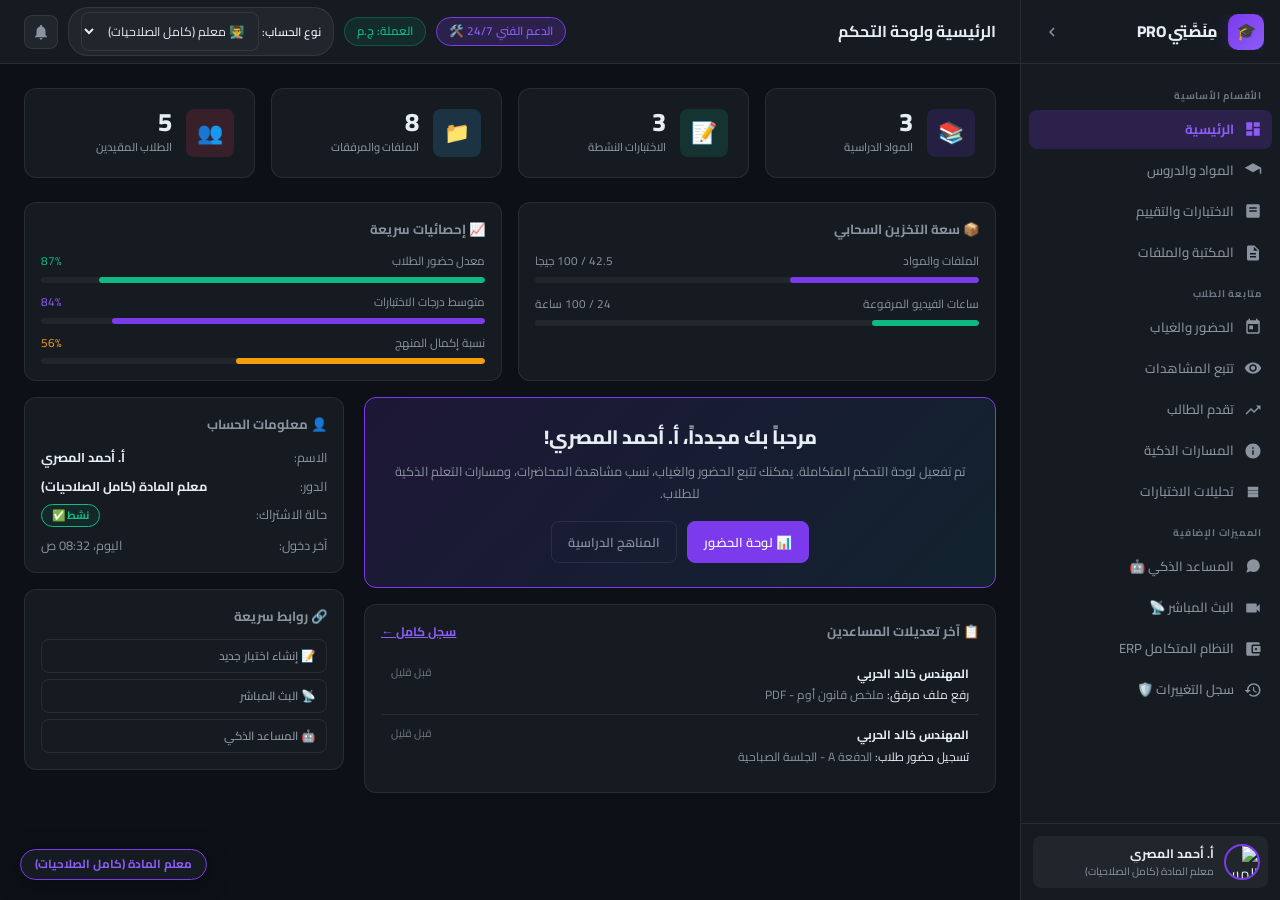
==== commit 52f44889: "Update the learning platform's interface with a modern design and Arabic support Redesigned `index.h" ====
--- a/index.html
+++ b/index.html
@@ -1,1959 +1,881 @@
 <!DOCTYPE html>
-<!-- saved from url=(0027)https://demo.dev-core.site/ -->
-<html lang="ar" dir="rtl" data-theme="dark"><head><meta http-equiv="Content-Type" content="text/html; charset=UTF-8">
-    
-    <meta name="viewport" content="width=device-width, initial-scale=1.0">
-    <title>منصة التعليم الذكي | لوحة التحكم المتكاملة</title>
-    <link rel="icon" href="data:image/svg+xml,&lt;svg xmlns=&#39;http://www.w3.org/2000/svg&#39; viewBox=&#39;0 0 24 24&#39; fill=&#39;%234F46E5&#39;&gt;&lt;path d=&#39;M12 3L1 9l11 6 9-4.91V17h2V9L12 3z&#39;/&gt;&lt;/svg&gt;">
-    <!-- Google Fonts: Merriweather + Inter -->
-    <link rel="preconnect" href="https://fonts.googleapis.com/">
-    <link rel="preconnect" href="https://fonts.gstatic.com/" crossorigin="">
-    <link href="./منصة التعليم الذكي _ لوحة التحكم المتكاملة_files/css2" rel="stylesheet">
-    <!-- Styling -->
-    <link rel="stylesheet" href="./منصة التعليم الذكي _ لوحة التحكم المتكاملة_files/style.css">
-    <!-- HLS.js for self-hosted live streaming -->
-    <script src="./منصة التعليم الذكي _ لوحة التحكم المتكاملة_files/hls.js@latest"></script>
+<html lang="ar" dir="rtl">
+<head>
+  <meta charset="UTF-8">
+  <meta name="viewport" content="width=device-width, initial-scale=1.0">
+  <title>منصتي PRO | لوحة التحكم التعليمية</title>
+  <link rel="icon" href="data:image/svg+xml,<svg xmlns='http://www.w3.org/2000/svg' viewBox='0 0 24 24' fill='%237c3aed'><path d='M12 3L1 9l11 6 9-4.91V17h2V9L12 3z'/></svg>">
+  <link rel="preconnect" href="https://fonts.googleapis.com">
+  <link rel="preconnect" href="https://fonts.gstatic.com" crossorigin>
+  <link href="https://fonts.googleapis.com/css2?family=Cairo:wght@300;400;500;600;700;800&display=swap" rel="stylesheet">
+  <link rel="stylesheet" href="assets/style.css">
+  <script src="منصة التعليم الذكي _ لوحة التحكم المتكاملة_files/hls.js@latest"></script>
 </head>
 <body class="role-teacher can-edit">
-    <div class="app-container">
-        <!-- Mobile Sidebar Overlay -->
-        <div class="mobile-sidebar-overlay" id="mobileSidebarOverlay" onclick="closeMobileSidebar()"></div>
-        <!-- Sidebar -->
-        <aside class="sidebar" id="sidebar">
-            <div class="sidebar-header">
-                <div class="logo">
-                    <div class="logo-icon"></div>
-                    <span class="logo-text">مِـنـَصَّـتِي PRO</span>
-                </div>
-                <button class="sidebar-toggle-btn" id="sidebarToggle" aria-label="Toggle Sidebar">
-                    <svg viewBox="0 0 24 24" width="20" height="20"><path fill="currentColor" d="M15.41 7.41L14 6l-6 6 6 6 1.41-1.41L10.83 12z"></path></svg>
-                </button>
-            </div>
-            
-            <nav class="sidebar-nav">
-                <div class="nav-section-title">الأقسام الأساسية</div>
-                <a href="https://demo.dev-core.site/#" class="nav-item active" data-tab="dashboard">
-                    <svg class="nav-icon" viewBox="0 0 24 24"><path fill="currentColor" d="M3 13h8V3H3v10zm0 8h8v-6H3v6zm10 0h8V11h-8v10zm0-18v6h8V3h-8z"></path></svg>
-                    <span class="nav-label">الرئيسية</span>
-                </a>
-                <a href="https://demo.dev-core.site/#" class="nav-item" data-tab="subjects">
-                    <svg class="nav-icon" viewBox="0 0 24 24"><path fill="currentColor" d="M12 3L1 9l11 6 9-4.91V17h2V9L12 3zM5.89 11.5L12 14.8l6.11-3.3L12 8.2 5.89 11.5z"></path></svg>
-                    <span class="nav-label">المواد والدروس</span>
-                </a>
-                <a href="https://demo.dev-core.site/#" class="nav-item" data-tab="quizzes">
-                    <svg class="nav-icon" viewBox="0 0 24 24"><path fill="currentColor" d="M19 3H5c-1.1 0-2 .9-2 2v14c0 1.1.9 2 2 2h14c1.1 0 2-.9 2-2V5c0-1.1-.9-2-2-2zm-2 10H7v-2h10v2zm0-4H7V7h10v2zm0 8H7v-2h10v2z"></path></svg>
-                    <span class="nav-label">الاختبارات والتقييم</span>
-                </a>
-                <a href="https://demo.dev-core.site/#" class="nav-item" data-tab="materials">
-                    <svg class="nav-icon" viewBox="0 0 24 24"><path fill="currentColor" d="M14 2H6c-1.1 0-1.99.9-1.99 2L4 20c0 1.1.89 2 1.99 2H18c1.1 0 2-.9 2-2V8l-6-6zm2 16H8v-2h8v2zm0-4H8v-2h8v2zm-3-5V3.5L18.5 9H13z"></path></svg>
-                    <span class="nav-label">المكتبة والملفات</span>
-                </a>
-
-                <div class="nav-section-title editor-only">متابعة الطلاب والتحليلات</div>
-                <a href="https://demo.dev-core.site/#" class="nav-item editor-only" data-tab="attendance">
-                    <svg class="nav-icon" viewBox="0 0 24 24"><path fill="currentColor" d="M19 3h-1V1h-2v2H8V1H6v2H5c-1.11 0-2 .9-2 2v14c0 1.1.89 2 2 2h14c1.1 0 2-.9 2-2V5c0-1.1-.9-2-2-2zm0 16H5V8h14v11zM7 10h5v5H7z"></path></svg>
-                    <span class="nav-label">الحضور والغياب</span>
-                </a>
-                <a href="https://demo.dev-core.site/#" class="nav-item editor-only" data-tab="watch-tracking">
-                    <svg class="nav-icon" viewBox="0 0 24 24"><path fill="currentColor" d="M12 4.5C7 4.5 2.73 7.61 1 12c1.73 4.39 6 7.5 11 7.5s9.27-3.11 11-7.5c-1.73-4.39-6-7.5-11-7.5zM12 17c-2.76 0-5-2.24-5-5s2.24-5 5-5 5 2.24 5 5-2.24 5-5 5zm0-8c-1.66 0-3 1.34-3 3s1.34 3 3 3 3-1.34 3-3-1.34-3-3-3z"></path></svg>
-                    <span class="nav-label">تتبع مشاهدة المحاضرات</span>
-                </a>
-                <a href="https://demo.dev-core.site/#" class="nav-item editor-only" data-tab="progress">
-                    <svg class="nav-icon" viewBox="0 0 24 24"><path fill="currentColor" d="M16 6l2.29 2.29-4.88 4.88-4-4L2 16.59 3.41 18l6-6 4 4 6.3-6.29L22 12V6z"></path></svg>
-                    <span class="nav-label">لوحة تقدم الطالب</span>
-                </a>
-                <a href="https://demo.dev-core.site/#" class="nav-item" data-tab="learning-paths">
-                    <svg class="nav-icon" viewBox="0 0 24 24"><path fill="currentColor" d="M12 2C6.48 2 2 6.48 2 12s4.48 10 10 10 10-4.48 10-10S17.52 2 12 2zm1 15h-2v-6h2v6zm0-8h-2V7h2v2z"></path></svg>
-                    <span class="nav-label">الخطط والمسارات الذكية</span>
-                </a>
-                <a href="https://demo.dev-core.site/#" class="nav-item editor-only" data-tab="quiz-analytics">
-                    <svg class="nav-icon" viewBox="0 0 24 24"><path fill="currentColor" d="M5 9.2h14V5H5v4.2zM5 19h14v-4.2H5V19zm0-4.8h14v-4.2H5v4.2z"></path></svg>
-                    <span class="nav-label">تحليلات الاختبارات</span>
-                </a>
-
-                <div class="nav-section-title">المميزات الإضافية (بريميوم)</div>
-                <a href="https://demo.dev-core.site/#" class="nav-item" data-tab="ai-tutor">
-                    <svg class="nav-icon" viewBox="0 0 24 24"><path fill="currentColor" d="M21 11.5a8.38 8.38 0 0 1-.9 3.8 8.5 8.5 0 0 1-7.6 4.7 8.38 8.38 0 0 1-3.8-.9L3 21l1.9-5.7a8.38 8.38 0 0 1-.9-3.8 8.5 8.5 0 0 1 4.7-7.6 8.38 8.38 0 0 1 3.8-.9h.5a8.48 8.48 0 0 1 8 8v.5z"></path></svg>
-                    <span class="nav-label">مساعد الذكاء الاصطناعي 🤖</span>
-                </a>
-                <a href="https://demo.dev-core.site/#" class="nav-item" data-tab="live-stream">
-                    <svg class="nav-icon" viewBox="0 0 24 24"><path fill="currentColor" d="M17 10.5V7c0-.55-.45-1-1-1H4c-.55 0-1 .45-1 1v10c0 .55.45 1 1 1h12c.55 0 1-.45 1-1v-3.5l4 4v-11l-4 4zM14 13h-3v3H9v-3H6v-2h3V8h2v3h3v2z"></path></svg>
-                    <span class="nav-label">البث المباشر 📡</span>
-                </a>
-                <a href="https://demo.dev-core.site/broadcast.html" class="nav-item editor-only" target="_blank">
-                    <svg class="nav-icon" viewBox="0 0 24 24"><path fill="currentColor" d="M21 3H3c-1.1 0-2 .9-2 2v14c0 1.1.9 2 2 2h18c1.1 0 2-.9 2-2V5c0-1.1-.9-2-2-2zm0 16H3V5h18v14zM9 8h2v8H9zm4 0h2v8h-2z"></path></svg>
-                    <span class="nav-label">استوديو البث 🎥</span>
-                </a>
-                <a href="https://demo.dev-core.site/#" class="nav-item admin-only teacher-only" data-tab="erp">
-                    <svg class="nav-icon" viewBox="0 0 24 24"><path fill="currentColor" d="M21 18v1c0 1.1-.9 2-2 2H5c-1.11 0-2-.9-2-2V5c0-1.1.89-2 2-2h14c1.1 0 2 .9 2 2v1h-9c-1.11 0-2 .9-2 2v8c0 1.1.89 2 2 2h9zm-9-2h10V8H12v8zm4-2.5c-.83 0-1.5-.67-1.5-1.5s.67-1.5 1.5-1.5 1.5.67 1.5 1.5-.67 1.5-1.5 1.5z"></path></svg>
-                    <span class="nav-label">النظام المتكامل ERP 🖥️</span>
-                </a>
-                <a href="https://demo.dev-core.site/#" class="nav-item admin-only teacher-only" data-tab="logs">
-                    <svg class="nav-icon" viewBox="0 0 24 24"><path fill="currentColor" d="M13 3c-4.97 0-9 4.03-9 9H1l3.89 3.89.07.14L9 12H6c0-3.87 3.13-7 7-7s7 3.13 7 7-3.13 7-7 7c-1.93 0-3.68-.79-4.94-2.06l-1.42 1.42C8.27 19.99 10.51 21 13 21c4.97 0 9-4.03 9-9s-4.03-9-9-9zm-1 5v5l4.28 2.54.72-1.21-3.5-2.08V8H12z"></path></svg>
-                    <span class="nav-label">سجل التغييرات 🛡️</span>
-                </a>
-            </nav>
-
-            <div class="sidebar-footer">
-                <div class="user-card">
-                    <img src="./منصة التعليم الذكي _ لوحة التحكم المتكاملة_files/photo-1534528741775-53994a69daeb" alt="Avatar" class="user-avatar" id="sidebarAvatar">
-                    <div class="user-info">
-                        <div class="user-name" id="sidebarUserName">أ. أحمد المصري</div>
-                        <div class="user-role" id="sidebarUserRole">معلم المادة</div>
+
+  <div class="mobile-sidebar-overlay" id="mobileSidebarOverlay" onclick="closeMobileSidebar()"></div>
+
+  <div class="app-container">
+
+    <!-- ===== SIDEBAR ===== -->
+    <aside class="sidebar" id="sidebar">
+      <div class="sidebar-header">
+        <div class="logo">
+          <div class="logo-icon"></div>
+          <span class="logo-text">مِنَصَّتِي PRO</span>
+        </div>
+        <button class="sidebar-toggle-btn" id="sidebarToggle" aria-label="تبديل الشريط الجانبي">
+          <svg viewBox="0 0 24 24" width="18" height="18"><path fill="currentColor" d="M15.41 7.41L14 6l-6 6 6 6 1.41-1.41L10.83 12z"/></svg>
+        </button>
+      </div>
+
+      <nav class="sidebar-nav">
+        <div class="nav-section-title">الأقسام الأساسية</div>
+        <a href="#" class="nav-item active" data-tab="dashboard">
+          <svg class="nav-icon" viewBox="0 0 24 24"><path fill="currentColor" d="M3 13h8V3H3v10zm0 8h8v-6H3v6zm10 0h8V11h-8v10zm0-18v6h8V3h-8z"/></svg>
+          <span class="nav-label">الرئيسية</span>
+        </a>
+        <a href="#" class="nav-item" data-tab="subjects">
+          <svg class="nav-icon" viewBox="0 0 24 24"><path fill="currentColor" d="M12 3L1 9l11 6 9-4.91V17h2V9L12 3z"/></svg>
+          <span class="nav-label">المواد والدروس</span>
+        </a>
+        <a href="#" class="nav-item" data-tab="quizzes">
+          <svg class="nav-icon" viewBox="0 0 24 24"><path fill="currentColor" d="M19 3H5c-1.1 0-2 .9-2 2v14c0 1.1.9 2 2 2h14c1.1 0 2-.9 2-2V5c0-1.1-.9-2-2-2zm-2 10H7v-2h10v2zm0-4H7V7h10v2z"/></svg>
+          <span class="nav-label">الاختبارات والتقييم</span>
+        </a>
+        <a href="#" class="nav-item" data-tab="materials">
+          <svg class="nav-icon" viewBox="0 0 24 24"><path fill="currentColor" d="M14 2H6c-1.1 0-2 .9-2 2v16c0 1.1.9 2 2 2h12c1.1 0 2-.9 2-2V8l-6-6zm2 16H8v-2h8v2zm0-4H8v-2h8v2zm-3-5V3.5L18.5 9H13z"/></svg>
+          <span class="nav-label">المكتبة والملفات</span>
+        </a>
+
+        <div class="nav-section-title editor-only">متابعة الطلاب</div>
+        <a href="#" class="nav-item editor-only" data-tab="attendance">
+          <svg class="nav-icon" viewBox="0 0 24 24"><path fill="currentColor" d="M19 3h-1V1h-2v2H8V1H6v2H5c-1.11 0-2 .9-2 2v14c0 1.1.89 2 2 2h14c1.1 0 2-.9 2-2V5c0-1.1-.9-2-2-2zm0 16H5V8h14v11zM7 10h5v5H7z"/></svg>
+          <span class="nav-label">الحضور والغياب</span>
+        </a>
+        <a href="#" class="nav-item editor-only" data-tab="watch-tracking">
+          <svg class="nav-icon" viewBox="0 0 24 24"><path fill="currentColor" d="M12 4.5C7 4.5 2.73 7.61 1 12c1.73 4.39 6 7.5 11 7.5s9.27-3.11 11-7.5c-1.73-4.39-6-7.5-11-7.5zM12 17c-2.76 0-5-2.24-5-5s2.24-5 5-5 5 2.24 5 5-2.24 5-5 5zm0-8c-1.66 0-3 1.34-3 3s1.34 3 3 3 3-1.34 3-3-1.34-3-3-3z"/></svg>
+          <span class="nav-label">تتبع المشاهدات</span>
+        </a>
+        <a href="#" class="nav-item editor-only" data-tab="progress">
+          <svg class="nav-icon" viewBox="0 0 24 24"><path fill="currentColor" d="M16 6l2.29 2.29-4.88 4.88-4-4L2 16.59 3.41 18l6-6 4 4 6.3-6.29L22 12V6z"/></svg>
+          <span class="nav-label">تقدم الطالب</span>
+        </a>
+        <a href="#" class="nav-item" data-tab="learning-paths">
+          <svg class="nav-icon" viewBox="0 0 24 24"><path fill="currentColor" d="M12 2C6.48 2 2 6.48 2 12s4.48 10 10 10 10-4.48 10-10S17.52 2 12 2zm1 15h-2v-6h2v6zm0-8h-2V7h2v2z"/></svg>
+          <span class="nav-label">المسارات الذكية</span>
+        </a>
+        <a href="#" class="nav-item editor-only" data-tab="quiz-analytics">
+          <svg class="nav-icon" viewBox="0 0 24 24"><path fill="currentColor" d="M5 9.2h14V5H5v4.2zM5 19h14v-4.2H5V19zm0-4.8h14v-4.2H5v4.2z"/></svg>
+          <span class="nav-label">تحليلات الاختبارات</span>
+        </a>
+
+        <div class="nav-section-title">المميزات الإضافية</div>
+        <a href="#" class="nav-item" data-tab="ai-tutor">
+          <svg class="nav-icon" viewBox="0 0 24 24"><path fill="currentColor" d="M21 11.5a8.38 8.38 0 0 1-.9 3.8 8.5 8.5 0 0 1-7.6 4.7 8.38 8.38 0 0 1-3.8-.9L3 21l1.9-5.7a8.38 8.38 0 0 1-.9-3.8 8.5 8.5 0 0 1 4.7-7.6A8.38 8.38 0 0 1 12.5 3h.5a8.48 8.48 0 0 1 8 8v.5z"/></svg>
+          <span class="nav-label">المساعد الذكي 🤖</span>
+        </a>
+        <a href="#" class="nav-item" data-tab="live-stream">
+          <svg class="nav-icon" viewBox="0 0 24 24"><path fill="currentColor" d="M17 10.5V7c0-.55-.45-1-1-1H4c-.55 0-1 .45-1 1v10c0 .55.45 1 1 1h12c.55 0 1-.45 1-1v-3.5l4 4v-11l-4 4z"/></svg>
+          <span class="nav-label">البث المباشر 📡</span>
+        </a>
+        <a href="#" class="nav-item admin-only teacher-only" data-tab="erp">
+          <svg class="nav-icon" viewBox="0 0 24 24"><path fill="currentColor" d="M21 18v1c0 1.1-.9 2-2 2H5c-1.11 0-2-.9-2-2V5c0-1.1.89-2 2-2h14c1.1 0 2 .9 2 2v1h-9c-1.11 0-2 .9-2 2v8c0 1.1.89 2 2 2h9zm-9-2h10V8H12v8zm4-2.5c-.83 0-1.5-.67-1.5-1.5s.67-1.5 1.5-1.5 1.5.67 1.5 1.5-.67 1.5-1.5 1.5z"/></svg>
+          <span class="nav-label">النظام المتكامل ERP</span>
+        </a>
+        <a href="#" class="nav-item admin-only teacher-only" data-tab="logs">
+          <svg class="nav-icon" viewBox="0 0 24 24"><path fill="currentColor" d="M13 3c-4.97 0-9 4.03-9 9H1l3.89 3.89.07.14L9 12H6c0-3.87 3.13-7 7-7s7 3.13 7 7-3.13 7-7 7c-1.93 0-3.68-.79-4.94-2.06l-1.42 1.42C8.27 19.99 10.51 21 13 21c4.97 0 9-4.03 9-9s-4.03-9-9-9zm-1 5v5l4.28 2.54.72-1.21-3.5-2.08V8H12z"/></svg>
+          <span class="nav-label">سجل التغييرات 🛡️</span>
+        </a>
+      </nav>
+
+      <div class="sidebar-footer">
+        <div class="user-card">
+          <img src="https://images.unsplash.com/photo-1534528741775-53994a69daeb?auto=format&fit=crop&q=80&w=100" alt="المستخدم" class="user-avatar" id="sidebarAvatar">
+          <div class="user-info">
+            <div class="user-name" id="sidebarUserName">أ. أحمد المصري</div>
+            <div class="user-role" id="sidebarUserRole">معلم المادة</div>
+          </div>
+        </div>
+      </div>
+    </aside>
+
+    <!-- ===== MAIN CONTENT ===== -->
+    <div class="main-content">
+
+      <!-- Top Bar -->
+      <header class="topbar">
+        <button class="mobile-menu-btn" id="mobileMenuBtn">
+          <svg viewBox="0 0 24 24" width="22" height="22"><path fill="currentColor" d="M3 18h18v-2H3v2zm0-5h18v-2H3v2zm0-7v2h18V6H3z"/></svg>
+        </button>
+        <h1 class="page-title" id="pageTitle">الرئيسية ولوحة التحكم</h1>
+        <div class="topbar-actions">
+          <span class="topbar-support">الدعم الفني 24/7 🛠️</span>
+          <span class="topbar-currency">العملة: ج.م</span>
+          <label class="topbar-badge">
+            نوع الحساب:
+            <select id="roleSelector" class="role-select">
+              <option value="teacher">👨‍🏫 معلم (كامل الصلاحيات)</option>
+              <option value="assistant">🧑‍💻 مساعد معلم</option>
+              <option value="student">🎓 طالب مقيد</option>
+              <option value="admin">🔑 مدير النظام</option>
+            </select>
+          </label>
+          <button class="btn-icon" onclick="alert('لا توجد إشعارات جديدة.')" title="الإشعارات">
+            <svg viewBox="0 0 24 24" width="18" height="18"><path fill="currentColor" d="M12 22c1.1 0 2-.9 2-2h-4c0 1.1.9 2 2 2zm6-6v-5c0-3.07-1.64-5.64-4.5-6.32V4c0-.83-.67-1.5-1.5-1.5s-1.5.67-1.5 1.5v.68C7.63 5.36 6 7.92 6 11v5l-2 2v1h16v-1l-2-2z"/></svg>
+          </button>
+        </div>
+      </header>
+
+      <!-- Page Content -->
+      <div class="page-content">
+
+        <!-- ==================== DASHBOARD ==================== -->
+        <div id="tab-dashboard" class="tab-content active">
+
+          <div class="stats-grid">
+            <div class="stat-card">
+              <div class="stat-icon purple">📚</div>
+              <div class="stat-body"><div class="stat-value" id="statCoursesCount">0</div><div class="stat-label">المواد الدراسية</div></div>
+            </div>
+            <div class="stat-card">
+              <div class="stat-icon green">📝</div>
+              <div class="stat-body"><div class="stat-value" id="statQuizzesCount">0</div><div class="stat-label">الاختبارات النشطة</div></div>
+            </div>
+            <div class="stat-card">
+              <div class="stat-icon blue">📁</div>
+              <div class="stat-body"><div class="stat-value" id="statFilesCount">0</div><div class="stat-label">الملفات والمرفقات</div></div>
+            </div>
+            <div class="stat-card">
+              <div class="stat-icon red">👥</div>
+              <div class="stat-body"><div class="stat-value" id="statStudentsCount">124</div><div class="stat-label">الطلاب المقيدين</div></div>
+            </div>
+          </div>
+
+          <div class="two-col mb-2">
+            <div class="info-card">
+              <div class="info-card-title">📦 سعة التخزين السحابي</div>
+              <div class="storage-bar-wrap">
+                <div class="storage-label"><span>الملفات والمواد</span><span>42.5 / 100 جيجا</span></div>
+                <div class="storage-bar"><div class="storage-bar-fill" style="width:42.5%;background:var(--primary);"></div></div>
+              </div>
+              <div class="storage-bar-wrap" style="margin-top:10px;">
+                <div class="storage-label"><span>ساعات الفيديو المرفوعة</span><span>24 / 100 ساعة</span></div>
+                <div class="storage-bar"><div class="storage-bar-fill" style="width:24%;background:var(--secondary);"></div></div>
+              </div>
+            </div>
+            <div class="info-card">
+              <div class="info-card-title">📈 إحصائيات سريعة</div>
+              <div style="display:flex;flex-direction:column;gap:10px;">
+                <div>
+                  <div class="storage-label"><span>معدل حضور الطلاب</span><span style="color:var(--secondary);">87%</span></div>
+                  <div class="progress-bar"><div class="progress-fill" style="width:87%;background:var(--secondary);"></div></div>
+                </div>
+                <div>
+                  <div class="storage-label"><span>متوسط درجات الاختبارات</span><span style="color:var(--primary-light);">84%</span></div>
+                  <div class="progress-bar"><div class="progress-fill" style="width:84%;"></div></div>
+                </div>
+                <div>
+                  <div class="storage-label"><span>نسبة إكمال المنهج</span><span style="color:var(--warning);">56%</span></div>
+                  <div class="progress-bar"><div class="progress-fill" style="width:56%;background:var(--warning);"></div></div>
+                </div>
+              </div>
+            </div>
+          </div>
+
+          <div class="dashboard-grid">
+            <div>
+              <div class="welcome-card mb-2">
+                <h2 id="welcomeTitle">مرحباً بك مجدداً، أ. أحمد المصري!</h2>
+                <p>تم تفعيل لوحة التحكم المتكاملة. يمكنك تتبع الحضور والغياب، نسب مشاهدة المحاضرات، ومسارات التعلم الذكية للطلاب.</p>
+                <div class="welcome-btns">
+                  <button class="btn btn-primary" onclick="switchTab('attendance')">📊 لوحة الحضور</button>
+                  <button class="btn btn-outline" onclick="switchTab('subjects')">المناهج الدراسية</button>
+                </div>
+              </div>
+              <div class="info-card">
+                <div class="info-card-title" style="display:flex;justify-content:space-between;align-items:center;">
+                  <span>📋 آخر تعديلات المساعدين</span>
+                  <a href="#" class="text-sm" style="color:var(--primary-light);" onclick="switchTab('logs');return false;">سجل كامل ←</a>
+                </div>
+                <div id="miniLogList"></div>
+              </div>
+            </div>
+            <div>
+              <div class="info-card mb-2">
+                <div class="info-card-title">👤 معلومات الحساب</div>
+                <div style="display:flex;flex-direction:column;gap:8px;font-size:0.85rem;">
+                  <div class="flex justify-between"><span class="text-muted">الاسم:</span><strong id="dashUserName">أ. أحمد المصري</strong></div>
+                  <div class="flex justify-between"><span class="text-muted">الدور:</span><strong id="dashUserRole">معلم المادة</strong></div>
+                  <div class="flex justify-between"><span class="text-muted">حالة الاشتراك:</span><span class="badge badge-success">نشط ✅</span></div>
+                  <div class="flex justify-between"><span class="text-muted">آخر دخول:</span><span class="text-muted">اليوم، 08:32 ص</span></div>
+                </div>
+              </div>
+              <div class="info-card">
+                <div class="info-card-title">🔗 روابط سريعة</div>
+                <div style="display:flex;flex-direction:column;gap:6px;">
+                  <button class="btn btn-outline btn-sm" onclick="switchTab('quizzes')">📝 إنشاء اختبار جديد</button>
+                  <button class="btn btn-outline btn-sm" onclick="switchTab('live-stream')">📡 البث المباشر</button>
+                  <button class="btn btn-outline btn-sm" onclick="switchTab('ai-tutor')">🤖 المساعد الذكي</button>
+                </div>
+              </div>
+            </div>
+          </div>
+        </div>
+
+        <!-- ==================== SUBJECTS ==================== -->
+        <div id="tab-subjects" class="tab-content">
+
+          <!-- Grid view -->
+          <div id="subjectsGrid">
+            <div class="section-header">
+              <span class="section-title">📚 المواد الدراسية</span>
+              <div style="display:flex;gap:8px;align-items:center;flex-wrap:wrap;">
+                <div class="search-box">
+                  <svg viewBox="0 0 24 24"><path fill="currentColor" d="M15.5 14h-.79l-.28-.27A6.471 6.471 0 0 0 16 9.5 6.5 6.5 0 1 0 9.5 16c1.61 0 3.09-.59 4.23-1.57l.27.28v.79l5 4.99L20.49 19l-4.99-5zm-6 0C7.01 14 5 11.99 5 9.5S7.01 5 9.5 5 14 7.01 14 9.5 11.99 14 9.5 14z"/></svg>
+                  <input type="text" id="subjectSearch" class="search-input" placeholder="بحث في المواد...">
+                </div>
+                <button class="btn btn-primary editor-only" onclick="openAddSubjectModal()">+ إضافة مادة</button>
+              </div>
+            </div>
+            <div class="cards-grid" id="subjectsGridCards"></div>
+          </div>
+
+          <!-- Detail view -->
+          <div id="subjectDetailView" style="display:none;">
+            <div class="detail-header">
+              <div style="flex:1;">
+                <div style="display:flex;align-items:center;gap:10px;margin-bottom:8px;">
+                  <button class="btn btn-outline btn-sm" onclick="closeSubjectDetail()">← رجوع للمواد</button>
+                  <span class="detail-category-badge" id="detailSubjectCategory">-</span>
+                </div>
+                <h2 class="detail-title" id="detailSubjectName">-</h2>
+                <p class="detail-desc" id="detailSubjectDesc">-</p>
+                <div class="detail-meta">
+                  <span>💰 <strong id="detailSubjectPrice">0</strong></span>
+                  <span>📂 <strong id="detailSubjectChaptersCount">0 فصول</strong></span>
+                  <span>🎬 <strong id="detailSubjectLessonsCount">0 درس</strong></span>
+                </div>
+              </div>
+              <div style="display:flex;gap:6px;flex-wrap:wrap;align-self:flex-start;">
+                <button class="btn btn-outline btn-sm editor-only" onclick="openEditSubjectModal()">✏️ تعديل</button>
+                <button class="btn btn-danger btn-sm editor-only" onclick="deleteActiveCourse()">🗑️ حذف</button>
+                <button class="btn btn-primary btn-sm editor-only" onclick="openCreateQuizModal('subject')">+ اختبار منهجي</button>
+              </div>
+            </div>
+
+            <div class="detail-layout">
+              <div class="chapters-panel">
+                <div class="chapters-panel-header">
+                  <span>📂 الفصول والدروس</span>
+                  <button class="btn btn-xs btn-primary editor-only" onclick="openAddChapterModal()">+ فصل</button>
+                </div>
+                <div id="chaptersList"></div>
+              </div>
+
+              <div class="lesson-panel">
+                <div id="emptyLessonState" class="empty-lesson-state">
+                  <span class="icon">🎬</span>
+                  <span>اختر درساً من القائمة لعرض محتواه</span>
+                </div>
+                <div id="activeLessonContent" style="display:none;">
+                  <div class="video-container" id="secureVideoWrapper">
+                    <div id="videoWatermark" class="video-watermark"></div>
+                  </div>
+                  <div class="lesson-info-panel">
+                    <div style="display:flex;justify-content:space-between;align-items:flex-start;margin-bottom:12px;flex-wrap:wrap;gap:8px;">
+                      <div>
+                        <h3 class="lesson-title" id="activeLessonTitle">-</h3>
+                        <p class="lesson-desc" id="activeLessonDesc">-</p>
+                      </div>
+                      <div style="display:flex;gap:6px;flex-wrap:wrap;">
+                        <button class="btn btn-xs btn-outline editor-only" onclick="openEditLessonModal()">✏️ تعديل</button>
+                        <button class="btn btn-xs btn-danger editor-only" onclick="deleteActiveLesson()">🗑️ حذف</button>
+                        <button class="btn btn-xs btn-primary editor-only" onclick="openCreateQuizModal('lesson')">+ اختبار</button>
+                      </div>
                     </div>
-                </div>
-            </div>
-        </aside>
-
-        <!-- Main Content Area -->
-        <main class="main-content">
-            <!-- Header -->
-            <header class="main-header">
-                <div class="header-left">
-                    <!-- Mobile Hamburger Button -->
-                    <button class="mobile-menu-btn" id="mobileMenuBtn" aria-label="فتح القائمة">
-                        <span></span><span></span><span></span>
-                    </button>
-                    <h1 id="pageTitle" class="page-title">الرئيسية ولوحة التحكم</h1>
-                </div>
-                <div class="header-right">
-                    <!-- Tech Support Badge -->
-                    <div class="tech-support-badge" onclick="alert(&#39;الدعم الفني 24/7 نشط:\nدردشة: متصل الآن\nبريد الكتروني: support@manssati.com\nهاتف: 19999 (ج.م)&#39;)" style="cursor: pointer;">
-                        <span class="support-status-dot"></span>
-                        <span class="support-text">الدعم الفني 24/7 🔧</span>
+                    <div style="margin-bottom:14px;">
+                      <div style="display:flex;justify-content:space-between;align-items:center;margin-bottom:8px;">
+                        <span style="font-weight:700;font-size:0.88rem;">📎 المرفقات الدراسية</span>
+                        <button class="btn btn-xs btn-outline editor-only" onclick="openUploadMaterialModal()">+ رفع ملف</button>
+                      </div>
+                      <div id="activeLessonMaterials"></div>
                     </div>
-
-                    <!-- Currency Display -->
-                    <div class="currency-badge">
-                        <span class="currency-label">العملة الأساسية:</span>
-                        <span class="currency-value">ج.م (EGP)</span>
+                    <div>
+                      <span style="font-weight:700;font-size:0.88rem;">📋 الاختبارات القصيرة</span>
+                      <div id="activeLessonQuizzes" style="margin-top:8px;"></div>
                     </div>
-
-                    <!-- Role Selector Container -->
-                    <div class="role-selector-container">
-                        <label for="roleSelector" class="role-selector-label">نوع الحساب:</label>
-                        <select id="roleSelector" class="role-selector">
-                            <option value="teacher">👨‍🏫 معلم المادة (كامل الصلاحيات)</option>
-                            <option value="assistant">🧑‍💻 مساعد معلم (تعديل ومتابعة)</option>
-                            <option value="student">🎓 طالب مقيد (مشاهدة واختبارات)</option>
-                            <option value="admin">🔑 مدير المنصة (إدارة كاملة)</option>
-                        </select>
-                    </div>
-
-                    <!-- Dark Mode Toggle -->
-                    <button class="header-action-btn dark-mode-toggle active" id="darkModeToggle" aria-label="التبديل بين الوضع الفاتح والداكن" title="الوضع الفاتح">
-                        <svg class="sun-icon" viewBox="0 0 24 24" width="20" height="20" style="display: none;"><path fill="currentColor" d="M12 7c-2.76 0-5 2.24-5 5s2.24 5 5 5 5-2.24 5-5-2.24-5-5-5zM2 13h2c.55 0 1-.45 1-1s-.45-1-1-1H2c-.55 0-1 .45-1 1s.45 1 1 1zm18 0h2c.55 0 1-.45 1-1s-.45-1-1-1h-2c-.55 0-1 .45-1 1s.45 1 1 1zM11 2v2c0 .55.45 1 1 1s1-.45 1-1V2c0-.55-.45-1-1-1s-1 .45-1 1zm0 18v2c0 .55.45 1 1 1s1-.45 1-1v-2c0-.55-.45-1-1-1s-1 .45-1 1zM5.99 4.58a.996.996 0 0 0-1.41 0 .996.996 0 0 0 0 1.41l1.06 1.06c.39.39 1.03.39 1.41 0s.39-1.03 0-1.41L5.99 4.58zm12.37 12.37a.996.996 0 0 0-1.41 0 .996.996 0 0 0 0 1.41l1.06 1.06c.39.39 1.03.39 1.41 0a.996.996 0 0 0 0-1.41l-1.06-1.06zm1.06-10.96a.996.996 0 0 0 0-1.41.996.996 0 0 0-1.41 0l-1.06 1.06c-.39.39-.39 1.03 0 1.41s1.03.39 1.41 0l1.06-1.06zM7.05 18.36a.996.996 0 0 0 0-1.41.996.996 0 0 0-1.41 0l-1.06 1.06c-.39.39-.39 1.03 0 1.41s1.03.39 1.41 0l1.06-1.06z"></path></svg>
-                        <svg class="moon-icon" viewBox="0 0 24 24" width="20" height="20" style=""><path fill="currentColor" d="M12 3a9 9 0 1 0 9 9c0-.46-.04-.92-.1-1.36a5.389 5.389 0 0 1-4.4 2.26 5.403 5.403 0 0 1-3.14-9.8c-.44-.06-.9-.1-1.36-.1z"></path></svg>
-                    </button>
-
-                    <!-- Notification Button -->
-                    <button class="header-action-btn" aria-label="Notifications" id="notificationBtn">
-                        <span class="notification-dot"></span>
-                        <svg viewBox="0 0 24 24" width="22" height="22"><path fill="currentColor" d="M12 22c1.1 0 2-.9 2-2h-4c0 1.1.9 2 2 2zm6-6v-5c0-3.07-1.63-5.64-4.5-6.32V4c0-.83-.67-1.5-1.5-1.5s-1.5.67-1.5 1.5v.68C7.64 5.36 6 7.92 6 11v5l-2 2v1h16v-1l-2-2zm-2 1H8v-6c0-2.48 1.51-4.5 4-4.5s4 2.02 4 4.5v6z"></path></svg>
-                    </button>
-                </div>
-            </header>
-
-            <!-- Dashboard Content Container -->
-            <div class="content-body">
-                
-                <!-- TAB: DASHBOARD -->
-                <section id="tab-dashboard" class="tab-content active">
-                    <!-- Resource limits alerts (100h / 100GB) -->
-                    <div class="quota-row">
-                        <div class="quota-card">
-                            <div class="quota-info">
-                                <span class="quota-title">🎥 باقة محاضرات البث المرفوعة</span>
-                                <span class="quota-value" id="lecturesQuotaVal">٢٤ ساعة / ١٠٠ ساعة</span>
-                            </div>
-                            <div class="quota-progress-bar">
-                                <div class="quota-progress-fill bg-primary" style="width: 24%"></div>
-                            </div>
-                        </div>
-                        <div class="quota-card">
-                            <div class="quota-info">
-                                <span class="quota-title">📁 باقة التخزين السحابية للملفات</span>
-                                <span class="quota-value" id="storageQuotaVal">٤٢.٥ جيجا / ١٠٠ جيجا</span>
-                            </div>
-                            <div class="quota-progress-bar">
-                                <div class="quota-progress-fill bg-secondary" style="width: 42.5%"></div>
-                            </div>
-                        </div>
-                    </div>
-
-                    <!-- Overview Grid -->
-                    <div class="stats-grid">
-                        <div class="stat-card">
-                            <div class="stat-icon bg-primary-glow">
-                                <svg viewBox="0 0 24 24" width="24" height="24"><path fill="currentColor" d="M12 3L1 9l11 6 9-4.91V17h2V9L12 3z"></path></svg>
-                            </div>
-                            <div class="stat-data">
-                                <span class="stat-value" id="statCoursesCount">5</span>
-                                <span class="stat-label">المواد المسجلة</span>
-                            </div>
-                        </div>
-                        <div class="stat-card">
-                            <div class="stat-icon bg-secondary-glow">
-                                <svg viewBox="0 0 24 24" width="24" height="24"><path fill="currentColor" d="M19 3H5c-1.1 0-2 .9-2 2v14c0 1.1.9 2 2 2h14c1.1 0 2-.9 2-2V5c0-1.1-.9-2-2-2z"></path></svg>
-                            </div>
-                            <div class="stat-data">
-                                <span class="stat-value" id="statQuizzesCount">5</span>
-                                <span class="stat-label">الاختبارات النشطة</span>
-                            </div>
-                        </div>
-                        <div class="stat-card">
-                            <div class="stat-icon bg-accent-glow">
-                                <svg viewBox="0 0 24 24" width="24" height="24"><path fill="currentColor" d="M14 2H6c-1.1 0-1.99.9-1.99 2L4 20c0 1.1.89 2 1.99 2H18c1.1 0 2-.9 2-2V8l-6-6z"></path></svg>
-                            </div>
-                            <div class="stat-data">
-                                <span class="stat-value" id="statFilesCount">14</span>
-                                <span class="stat-label">الملفات والمرفقات</span>
-                            </div>
-                        </div>
-                        <div class="stat-card">
-                            <div class="stat-icon bg-success-glow">
-                                <svg viewBox="0 0 24 24" width="24" height="24"><path fill="currentColor" d="M16 11c1.66 0 2.99-1.34 2.99-3S17.66 5 16 5s-3 1.34-3 3 1.34 3 3 3zm-8 0c1.66 0 2.99-1.34 2.99-3S9.66 5 8 5 5 6.34 5 8s1.34 3 3 3zm0 2c-2.33 0-7 1.17-7 3.5V19h14v-2.5c0-2.33-4.67-3.5-7-3.5zm8 0c-.29 0-.62.02-.97.05 1.16.84 1.97 1.97 1.97 3.45V19h6v-2.5c0-2.33-4.67-3.5-7-3.5z"></path></svg>
-                            </div>
-                            <div class="stat-data">
-                                <span class="stat-value" id="statStudentsCount">124</span>
-                                <span class="stat-label">الطلاب المقيدين</span>
-                            </div>
-                        </div>
-                    </div>
-
-                    <!-- Highlight & Logs Row -->
-                    <div class="dashboard-row">
-                        <!-- Welcome / Ad Widget -->
-                        <div class="dashboard-col flex-2">
-                            <div class="welcome-card card-glow">
-                                <div class="welcome-text">
-                                    <h2 id="welcomeTitle">مرحباً بك مجدداً، أ. أحمد المصري!</h2>
-                                    <p>تم تفعيل لوحة التحكم المتكاملة Pro المدعومة بـ .NET Core. يمكنك تتبع الحضور والغياب، نسب مشاهدة الفيديوهات، ومسارات التعلم الذكية للطلاب الآن.</p>
-                                    <div style="display: flex; gap: 0.75rem; flex-wrap: wrap;">
-                                        <button class="btn btn-primary" onclick="switchTab(&#39;subjects&#39;)">عرض المناهج</button>
-                                        <button class="btn btn-outline" onclick="switchTab(&#39;attendance&#39;)">لوحة الحضور والغياب</button>
-                                    </div>
-                                </div>
-                                <div class="welcome-graphic"></div>
-                            </div>
-                        </div>
-
-                        <!-- Mini Logs List -->
-                        <div class="dashboard-col flex-1 admin-only teacher-only" id="miniLogsContainer">
-                            <div class="content-card">
-                                <div class="card-header">
-                                    <h3>أحدث التعديلات (المساعدون)</h3>
-                                    <a href="https://demo.dev-core.site/#" onclick="switchTab(&#39;logs&#39;)" class="link-btn">سجل التغييرات الكامل</a>
-                                </div>
-                                <div class="mini-log-list" id="miniLogList"><div class="mini-log-item">
-            <div class="log-user-row">
-                <span class="log-user-name">المهندس خالد الحربي</span>
-                <span class="log-timestamp">قبل قليل</span>
-            </div>
-            <div>تحديث فيديو الدرس : <span style="color:var(--text-muted);">الدرس الثاني: توصيل المقاومات</span></div>
-        </div></div>
-                            </div>
-                        </div>
-                    </div>
-                </section>
-
-                <!-- TAB: SUBJECTS -->
-                <section id="tab-subjects" class="tab-content">
-                    <div class="section-actions">
-                        <div class="search-bar">
-                            <input type="text" id="subjectSearch" placeholder="ابحث عن مادة دراسية...">
-                            <svg viewBox="0 0 24 24" width="18" height="18"><path fill="currentColor" d="M15.5 14h-.79l-.28-.27C15.41 12.59 16 11.11 16 9.5 16 5.91 13.09 3 9.5 3S3 5.91 3 9.5 5.91 16 9.5 16c1.61 0 3.09-.59 4.23-1.57l.27.28v.79l5 4.99L20.49 19l-4.99-5zm-6 0C7.01 14 5 11.99 5 9.5S7.01 5 9.5 5 14 7.01 14 9.5 11.99 14 9.5 14z"></path></svg>
-                        </div>
-                        <button class="btn btn-primary editor-only" id="addSubjectBtn" onclick="openAddSubjectModal()">
-                            <svg viewBox="0 0 24 24" width="18" height="18"><path fill="currentColor" d="M19 13h-6v6h-2v-6H5v-2h6V5h2v6h6v2z"></path></svg>
-                            إضافة مادة جديدة
-                        </button>
-                    </div>
-
-                    <!-- Subjects list -->
-                    <div class="subjects-grid" id="subjectsGrid" style="display: grid;"><div class="subject-card">
-            <div class="subject-card-image" style="background-image: url(&#39;https://images.unsplash.com/photo-1635070041078-e363dbe005cb?auto=format&amp;fit=crop&amp;q=80&amp;w=400&#39;);">
-                <span class="subject-tag">الصف الثالث الثانوي</span>
+                  </div>
+                </div>
+              </div>
+            </div>
+          </div>
+        </div>
+
+        <!-- ==================== QUIZZES ==================== -->
+        <div id="tab-quizzes" class="tab-content">
+          <div class="section-header">
+            <span class="section-title">📝 الاختبارات والتقييم</span>
+            <button class="btn btn-primary editor-only" onclick="openCreateQuizModal('subject')">+ إنشاء اختبار</button>
+          </div>
+          <div class="cards-grid" id="quizzesGrid"></div>
+
+          <div class="section-header mt-2">
+            <span class="section-title">📊 نتائج الطلاب</span>
+            <button class="btn btn-outline btn-sm" onclick="exportTableToExcel('quizResultsTable','نتائج_الاختبارات')">📥 تصدير CSV</button>
+          </div>
+          <div class="table-wrapper">
+            <table id="quizResultsTable">
+              <thead><tr>
+                <th>الطالب</th><th>الاختبار</th><th>المادة</th><th>الدرجة</th><th>الوقت</th><th>التاريخ</th><th>الحالة</th>
+              </tr></thead>
+              <tbody id="quizSubmissionsTable"></tbody>
+            </table>
+          </div>
+        </div>
+
+        <!-- ==================== MATERIALS ==================== -->
+        <div id="tab-materials" class="tab-content">
+          <div class="section-header">
+            <span class="section-title">📁 المكتبة والملفات</span>
+            <div class="search-box">
+              <svg viewBox="0 0 24 24"><path fill="currentColor" d="M15.5 14h-.79l-.28-.27A6.471 6.471 0 0 0 16 9.5 6.5 6.5 0 1 0 9.5 16c1.61 0 3.09-.59 4.23-1.57l.27.28v.79l5 4.99L20.49 19l-4.99-5zm-6 0C7.01 14 5 11.99 5 9.5S7.01 5 9.5 5 14 7.01 14 9.5 11.99 14 9.5 14z"/></svg>
+              <input type="text" id="materialSearch" class="search-input" placeholder="بحث في الملفات...">
+            </div>
+          </div>
+          <div class="cards-grid" id="materialsGrid"></div>
+        </div>
+
+        <!-- ==================== ATTENDANCE ==================== -->
+        <div id="tab-attendance" class="tab-content">
+          <div class="section-header">
+            <span class="section-title">📊 الحضور والغياب</span>
+            <div style="display:flex;gap:8px;flex-wrap:wrap;">
+              <button class="btn btn-primary editor-only" onclick="openAddAttendanceModal()">+ تسجيل حضور</button>
+              <button class="btn btn-outline btn-sm" onclick="exportTableToExcel('attMainTable','سجل_الحضور')">📥 تصدير</button>
+            </div>
+          </div>
+          <div class="attendance-stats">
+            <div class="att-stat-card">
+              <div class="att-stat-value text-success" id="attendancePresentRate">0%</div>
+              <div class="att-stat-label">معدل الحضور</div>
+            </div>
+            <div class="att-stat-card">
+              <div class="att-stat-value text-warning" id="attendanceLateCount">0</div>
+              <div class="att-stat-label">المتأخرين</div>
+            </div>
+            <div class="att-stat-card">
+              <div class="att-stat-value text-danger" id="attendanceAbsentCount">0</div>
+              <div class="att-stat-label">الغائبين</div>
+            </div>
+          </div>
+          <div class="two-col">
+            <div class="table-wrapper">
+              <table id="attMainTable">
+                <thead><tr>
+                  <th>اسم الطالب</th><th>الكود</th><th>الحالة</th><th>وقت الوصول</th><th>الإشعارات</th><th>إجراءات</th>
+                </tr></thead>
+                <tbody id="attendanceTableBody"></tbody>
+              </table>
+            </div>
+            <div class="info-card">
+              <div class="info-card-title">📅 التقويم الشهري</div>
+              <div class="calendar-grid" id="interactiveCalendar"></div>
+              <div style="display:flex;gap:12px;margin-top:10px;font-size:0.75rem;">
+                <span><span style="width:10px;height:10px;border-radius:3px;background:rgba(16,185,129,0.4);display:inline-block;margin-left:4px;"></span>حاضر</span>
+                <span><span style="width:10px;height:10px;border-radius:3px;background:rgba(244,63,94,0.4);display:inline-block;margin-left:4px;"></span>غائب</span>
+                <span><span style="width:10px;height:10px;border-radius:3px;background:rgba(245,158,11,0.4);display:inline-block;margin-left:4px;"></span>متأخر</span>
+              </div>
+            </div>
+          </div>
+        </div>
+
+        <!-- ==================== WATCH TRACKING ==================== -->
+        <div id="tab-watch-tracking" class="tab-content">
+          <div class="section-header">
+            <span class="section-title">👁️ تتبع مشاهدات المحاضرات</span>
+            <div style="display:flex;gap:8px;align-items:center;">
+              <div class="search-box">
+                <svg viewBox="0 0 24 24"><path fill="currentColor" d="M15.5 14h-.79l-.28-.27A6.471 6.471 0 0 0 16 9.5 6.5 6.5 0 1 0 9.5 16c1.61 0 3.09-.59 4.23-1.57l.27.28v.79l5 4.99L20.49 19l-4.99-5zm-6 0C7.01 14 5 11.99 5 9.5S7.01 5 9.5 5 14 7.01 14 9.5 11.99 14 9.5 14z"/></svg>
+                <input type="text" id="watchSearchInput" class="search-input" placeholder="بحث...">
+              </div>
+              <button class="btn btn-outline btn-sm" onclick="exportTableToExcel('watchMainTable','تتبع_المشاهدات')">📥 تصدير</button>
+            </div>
+          </div>
+          <div class="table-wrapper">
+            <table id="watchMainTable">
+              <thead><tr>
+                <th>الطالب</th><th>المحاضرة</th><th>مدة المشاهدة</th><th>نسبة الإكمال</th><th>التوقفات</th><th>آخر نشاط</th><th>الأمان</th>
+              </tr></thead>
+              <tbody id="watchTrackingTableBody"></tbody>
+            </table>
+          </div>
+        </div>
+
+        <!-- ==================== PROGRESS ==================== -->
+        <div id="tab-progress" class="tab-content">
+          <div class="section-title mb-2">📈 لوحة تقدم الطالب</div>
+          <div class="two-col">
+            <div class="info-card">
+              <div class="info-card-title">📋 تقدم المنهج الدراسي</div>
+              <div id="syllabusChecklist"></div>
+            </div>
+            <div class="info-card">
+              <div class="info-card-title">🧠 مستوى المهارات</div>
+              <div id="studentSkillsSummary"></div>
+            </div>
+          </div>
+        </div>
+
+        <!-- ==================== LEARNING PATHS ==================== -->
+        <div id="tab-learning-paths" class="tab-content">
+          <div class="section-title mb-2">🎯 الخطط والمسارات الدراسية الذكية</div>
+          <div id="learningPathContainer"></div>
+        </div>
+
+        <!-- ==================== QUIZ ANALYTICS ==================== -->
+        <div id="tab-quiz-analytics" class="tab-content">
+          <div class="section-title mb-2">📊 تحليلات الاختبارات</div>
+          <div class="stats-grid mb-2" style="grid-template-columns:repeat(auto-fit,minmax(150px,1fr));">
+            <div class="stat-card">
+              <div class="stat-icon blue">📅</div>
+              <div class="stat-body"><div class="stat-value" style="font-size:1.1rem;" id="qaScheduledCount">-</div><div class="stat-label">مجدول</div></div>
+            </div>
+            <div class="stat-card">
+              <div class="stat-icon green">▶️</div>
+              <div class="stat-body"><div class="stat-value" style="font-size:1.1rem;" id="qaActiveCount">-</div><div class="stat-label">نشط الآن</div></div>
+            </div>
+            <div class="stat-card">
+              <div class="stat-icon purple">✅</div>
+              <div class="stat-body"><div class="stat-value" style="font-size:1.1rem;" id="qaCompletedCount">-</div><div class="stat-label">مكتمل</div></div>
+            </div>
+            <div class="stat-card">
+              <div class="stat-icon red">📈</div>
+              <div class="stat-body"><div class="stat-value" style="font-size:1.1rem;" id="qaAvgPassRate">-</div><div class="stat-label">متوسط النجاح</div></div>
+            </div>
+          </div>
+          <div class="two-col">
+            <div class="info-card">
+              <div class="info-card-title">🔍 محلل الأسئلة الصعبة</div>
+              <div id="difficultyAnalyzer"></div>
+            </div>
+            <div class="info-card">
+              <div class="info-card-title">📊 مقارنة تاريخية بين الدفعات</div>
+              <div id="historicalComparison"></div>
+            </div>
+          </div>
+        </div>
+
+        <!-- ==================== AI TUTOR ==================== -->
+        <div id="tab-ai-tutor" class="tab-content">
+          <div class="section-title mb-2">🤖 المساعد الذكي للتعلم 24/7</div>
+          <div class="ai-chat-container">
+            <div class="ai-sidebar">
+              <div class="info-card" style="height:100%;">
+                <div class="info-card-title">💡 أسئلة مقترحة</div>
+                <button class="ai-prompt-btn" onclick="sendPromptToAITutor('اشرح لي قانون أوم بالتفصيل')">اشرح قانون أوم</button>
+                <button class="ai-prompt-btn" onclick="sendPromptToAITutor('أعطني مسألة تدريبية في المقاومات')">مسألة تدريبية</button>
+                <button class="ai-prompt-btn" onclick="sendPromptToAITutor('ما هي قوانين كيرشوف؟')">قوانين كيرشوف</button>
+                <button class="ai-prompt-btn" onclick="sendPromptToAITutor('اشرح مفهوم المشتقة والتفاضل')">مفهوم المشتقة</button>
+                <button class="ai-prompt-btn" onclick="sendPromptToAITutor('ما الفرق بين التوالي والتوازي؟')">التوالي vs التوازي</button>
+              </div>
+            </div>
+            <div class="ai-main">
+              <div class="ai-chat-messages" id="aiTutorMessages">
+                <div class="ai-msg bot">
+                  <div class="bubble">مرحباً! أنا مساعدك الذكي للتعلم 🤖<br>يمكنني مساعدتك في فهم المواد الدراسية وحل المسائل. كيف يمكنني مساعدتك؟</div>
+                  <span class="time">🤖 مساعد ذكي</span>
+                </div>
+              </div>
+              <form class="ai-chat-input-bar" onsubmit="handleAITutorSubmit(event)">
+                <input type="text" id="aiTutorInput" class="ai-chat-input" placeholder="اكتب سؤالك هنا...">
+                <button type="submit" class="btn btn-primary btn-sm">إرسال</button>
+              </form>
+            </div>
+          </div>
+        </div>
+
+        <!-- ==================== LIVE STREAM ==================== -->
+        <div id="tab-live-stream" class="tab-content">
+          <div class="section-title mb-2">📡 استوديو البث المباشر</div>
+          <div class="live-layout">
+            <div class="live-video-box">
+              <div class="live-video-header">
+                <span class="live-stream-badge" id="liveStreamBadge">⚫ غير متاح حالياً</span>
+                <span style="font-size:0.8rem;color:var(--text-muted);" id="liveViewerCount">👁️ 0 مشاهدة</span>
+                <div style="display:flex;gap:6px;align-items:center;">
+                  <span class="badge badge-info" id="activeStreamsBadge">⚫ 0 بث نشط</span>
+                  <button class="btn btn-xs btn-outline editor-only" onclick="shareLiveStream()">🔗 مشاركة</button>
+                </div>
+              </div>
+              <div id="liveVideoContainer"></div>
+            </div>
+            <div>
+              <div class="live-chat-box" style="margin-bottom:12px;">
+                <div class="live-chat-header">💬 الدردشة المباشرة</div>
+                <div id="liveChatMessages" style="min-height:160px;max-height:260px;overflow-y:auto;padding:10px;"></div>
+                <form class="live-chat-input-bar" onsubmit="handleLiveChatSubmit(event)">
+                  <input type="text" id="liveChatInput" class="live-chat-input" placeholder="اكتب رسالتك...">
+                  <button type="submit" class="btn btn-sm btn-primary">إرسال</button>
+                </form>
+              </div>
+              <div class="info-card">
+                <div class="info-card-title" style="display:flex;justify-content:space-between;align-items:center;">
+                  <span>📊 استطلاع الرأي</span>
+                  <button class="btn btn-xs btn-outline editor-only" onclick="createNewLivePoll()">+ استطلاع</button>
+                </div>
+                <div id="livePollContainer" style="margin-top:8px;"></div>
+              </div>
+            </div>
+          </div>
+        </div>
+
+        <!-- ==================== ERP ==================== -->
+        <div id="tab-erp" class="tab-content">
+          <div class="section-title mb-2">🖥️ النظام المتكامل لإدارة الموارد (ERP)</div>
+          <div class="erp-stats mb-2">
+            <div class="stat-card">
+              <div class="stat-icon green">💰</div>
+              <div class="stat-body"><div class="stat-value" style="font-size:1.1rem;" id="erpRevenue">0</div><div class="stat-label">إجمالي الإيرادات</div></div>
+            </div>
+            <div class="stat-card">
+              <div class="stat-icon red">💳</div>
+              <div class="stat-body"><div class="stat-value" style="font-size:1.1rem;" id="erpSalary">0</div><div class="stat-label">إجمالي المرتبات</div></div>
+            </div>
+            <div class="stat-card">
+              <div class="stat-icon blue">🗄️</div>
+              <div class="stat-body"><div class="stat-value" style="font-size:1.1rem;" id="erpStorage">0</div><div class="stat-label">المخزن المستخدم</div></div>
+            </div>
+          </div>
+
+          <div class="section-header">
+            <span class="section-title">👥 الموارد البشرية</span>
+            <button class="btn btn-primary btn-sm editor-only" onclick="openAddStaffModal()">+ إضافة موظف</button>
+          </div>
+          <div class="table-wrapper mb-2">
+            <table>
+              <thead><tr><th>الاسم</th><th>الوظيفة</th><th>المرتب</th><th>الحالة</th><th class="editor-only">إجراءات</th></tr></thead>
+              <tbody id="erpHRTable"></tbody>
+            </table>
+          </div>
+
+          <div class="section-header">
+            <span class="section-title">📦 مخزن الكتب والمذكرات</span>
+            <button class="btn btn-primary btn-sm editor-only" onclick="openAddInventoryModal()">+ إضافة عنصر</button>
+          </div>
+          <div class="table-wrapper">
+            <table>
+              <thead><tr><th>العنصر</th><th>الكمية</th><th>السعر</th><th>الحالة</th><th class="editor-only">إجراءات</th></tr></thead>
+              <tbody id="erpInventoryTable"></tbody>
+            </table>
+          </div>
+        </div>
+
+        <!-- ==================== LOGS ==================== -->
+        <div id="tab-logs" class="tab-content">
+          <div class="section-header">
+            <span class="section-title">🛡️ سجل العمليات والأمان</span>
+            <div style="display:flex;gap:8px;flex-wrap:wrap;align-items:center;">
+              <div class="search-box">
+                <svg viewBox="0 0 24 24"><path fill="currentColor" d="M15.5 14h-.79l-.28-.27A6.471 6.471 0 0 0 16 9.5 6.5 6.5 0 1 0 9.5 16c1.61 0 3.09-.59 4.23-1.57l.27.28v.79l5 4.99L20.49 19l-4.99-5zm-6 0C7.01 14 5 11.99 5 9.5S7.01 5 9.5 5 14 7.01 14 9.5 11.99 14 9.5 14z"/></svg>
+                <input type="text" id="logsSearch" class="search-input" placeholder="بحث في السجل...">
+              </div>
+              <select id="logUserFilter" class="form-select" style="width:auto;padding:6px 10px;">
+                <option value="">كل المستخدمين</option>
+              </select>
+              <button class="btn btn-outline btn-sm" onclick="exportTableToExcel('logsMainTable','سجل_العمليات')">📥 تصدير</button>
+              <button class="btn btn-danger btn-sm" onclick="clearLogs()">🗑️ تصفير</button>
+            </div>
+          </div>
+          <div class="table-wrapper">
+            <table id="logsMainTable">
+              <thead><tr>
+                <th>المستخدم</th><th>الدور</th><th>العملية</th><th>الهدف</th><th>التوقيت</th><th>البصمة</th>
+              </tr></thead>
+              <tbody id="auditLogsTable"></tbody>
+            </table>
+          </div>
+        </div>
+
+      </div><!-- /page-content -->
+    </div><!-- /main-content -->
+  </div><!-- /app-container -->
+
+  <!-- Floating Role Badge -->
+  <div class="floating-role-badge" id="floatingRoleBadge">معلم المادة</div>
+
+  <!-- ==================== MODALS ==================== -->
+
+  <!-- Subject Modal -->
+  <div class="modal-overlay" id="subjectModal">
+    <div class="modal-box">
+      <div class="modal-header">
+        <span class="modal-title" id="subjectModalTitle">إضافة مادة جديدة</span>
+        <button class="modal-close" onclick="closeModal('subjectModal')">✕</button>
+      </div>
+      <div class="modal-body">
+        <form id="subjectForm">
+          <input type="hidden" id="editSubjectId">
+          <div class="form-group"><label>اسم المادة *</label><input type="text" id="subjectName" class="form-input" placeholder="مثال: الفيزياء العملية" required></div>
+          <div class="form-group"><label>التصنيف</label>
+            <select id="subjectCategory" class="form-select">
+              <option>علوم طبيعية</option><option>رياضيات</option><option>كيمياء</option><option>أحياء</option><option>لغة عربية</option><option>لغة إنجليزية</option>
+            </select>
+          </div>
+          <div class="form-group"><label>الوصف</label><textarea id="subjectDesc" class="form-textarea" placeholder="وصف مختصر للمادة..."></textarea></div>
+          <div class="form-group"><label>السعر (ج.م)</label><input type="number" id="subjectPrice" class="form-input" placeholder="0" min="0"></div>
+          <div class="form-group"><label>رابط صورة الغلاف</label><input type="url" id="subjectImage" class="form-input" placeholder="https://..."></div>
+        </form>
+      </div>
+      <div class="modal-footer">
+        <button class="btn btn-primary" onclick="document.getElementById('subjectForm').requestSubmit()">حفظ المادة</button>
+        <button class="btn btn-outline" onclick="closeModal('subjectModal')">إلغاء</button>
+      </div>
+    </div>
+  </div>
+
+  <!-- Chapter Modal -->
+  <div class="modal-overlay" id="chapterModal">
+    <div class="modal-box" style="max-width:420px;">
+      <div class="modal-header"><span class="modal-title">إضافة فصل دراسي</span><button class="modal-close" onclick="closeModal('chapterModal')">✕</button></div>
+      <div class="modal-body">
+        <form id="chapterForm">
+          <div class="form-group"><label>عنوان الفصل *</label><input type="text" id="chapterTitle" class="form-input" placeholder="مثال: الباب الأول - كهرباء التيار" required></div>
+        </form>
+      </div>
+      <div class="modal-footer">
+        <button class="btn btn-primary" onclick="document.getElementById('chapterForm').requestSubmit()">إضافة الفصل</button>
+        <button class="btn btn-outline" onclick="closeModal('chapterModal')">إلغاء</button>
+      </div>
+    </div>
+  </div>
+
+  <!-- Lesson Modal -->
+  <div class="modal-overlay" id="lessonModal">
+    <div class="modal-box">
+      <div class="modal-header"><span class="modal-title" id="lessonModalTitle">إضافة درس جديد</span><button class="modal-close" onclick="closeModal('lessonModal')">✕</button></div>
+      <div class="modal-body">
+        <form id="lessonForm">
+          <input type="hidden" id="editLessonId">
+          <input type="hidden" id="lessonChapterIndex">
+          <div class="form-group"><label>عنوان الدرس *</label><input type="text" id="lessonTitle" class="form-input" required></div>
+          <div class="form-group"><label>رابط الفيديو (YouTube أو مباشر)</label><input type="url" id="lessonVideoSource" class="form-input" placeholder="https://www.youtube.com/watch?v=..."></div>
+          <div class="form-group"><label>وصف الدرس</label><textarea id="lessonDesc" class="form-textarea"></textarea></div>
+        </form>
+      </div>
+      <div class="modal-footer">
+        <button class="btn btn-primary" onclick="document.getElementById('lessonForm').requestSubmit()">حفظ الدرس</button>
+        <button class="btn btn-outline" onclick="closeModal('lessonModal')">إلغاء</button>
+      </div>
+    </div>
+  </div>
+
+  <!-- Material Modal -->
+  <div class="modal-overlay" id="materialModal">
+    <div class="modal-box" style="max-width:420px;">
+      <div class="modal-header"><span class="modal-title">رفع ملف مرفق</span><button class="modal-close" onclick="closeModal('materialModal')">✕</button></div>
+      <div class="modal-body">
+        <form id="materialForm">
+          <div class="form-group"><label>اسم الملف *</label><input type="text" id="materialName" class="form-input" placeholder="مثال: ملخص الوحدة الأولى" required></div>
+          <div class="form-group"><label>نوع الملف</label>
+            <select id="materialType" class="form-select"><option value="pdf">PDF</option><option value="docx">DOCX</option><option value="xlsx">XLSX</option><option value="pptx">PPTX</option></select>
+          </div>
+          <div class="form-group"><label>الحجم التقريبي</label><input type="text" id="materialSize" class="form-input" placeholder="مثال: 2.5 MB"></div>
+        </form>
+      </div>
+      <div class="modal-footer">
+        <button class="btn btn-primary" onclick="document.getElementById('materialForm').requestSubmit()">رفع الملف</button>
+        <button class="btn btn-outline" onclick="closeModal('materialModal')">إلغاء</button>
+      </div>
+    </div>
+  </div>
+
+  <!-- Quiz Builder Modal -->
+  <div class="modal-overlay" id="quizModal">
+    <div class="modal-box" style="max-width:660px;">
+      <div class="modal-header"><span class="modal-title">إنشاء اختبار جديد</span><button class="modal-close" onclick="closeModal('quizModal')">✕</button></div>
+      <div class="modal-body">
+        <form id="quizForm">
+          <input type="hidden" id="quizTargetType">
+          <div class="two-col">
+            <div class="form-group"><label>عنوان الاختبار *</label><input type="text" id="quizTitle" class="form-input" required></div>
+            <div class="form-group"><label>الوقت (دقيقة)</label><input type="number" id="quizTime" class="form-input" value="20" min="5" max="180"></div>
+          </div>
+          <div>
+            <div style="display:flex;justify-content:space-between;align-items:center;margin-bottom:8px;">
+              <span style="font-weight:700;font-size:0.88rem;">الأسئلة:</span>
+              <button type="button" class="btn btn-sm btn-outline" onclick="addQuestionToBuilder()">+ إضافة سؤال</button>
+            </div>
+            <div id="questionsBuilderList"></div>
+          </div>
+        </form>
+      </div>
+      <div class="modal-footer">
+        <button class="btn btn-primary" onclick="document.getElementById('quizForm').requestSubmit()">نشر الاختبار</button>
+        <button class="btn btn-outline" onclick="closeModal('quizModal')">إلغاء</button>
+      </div>
+    </div>
+  </div>
+
+  <!-- Quiz Player Modal -->
+  <div class="modal-overlay" id="quizPlayerModal">
+    <div class="modal-box" style="max-width:700px;">
+      <div class="modal-header">
+        <div>
+          <div class="modal-title" id="playerQuizTitle">الاختبار</div>
+          <div style="font-size:0.75rem;color:var(--text-muted);" id="playerQuizTarget">تقييم</div>
+        </div>
+        <div style="display:flex;align-items:center;gap:8px;">
+          <span class="badge badge-warning" id="cheatWarningCount" style="display:none;"></span>
+          <button class="modal-close" onclick="cancelQuizTaking()">✕</button>
+        </div>
+      </div>
+      <div class="modal-body">
+        <div class="quiz-timer-bar">
+          <span style="font-size:0.85rem;color:var(--text-muted);">⏱️ الوقت المتبقي:</span>
+          <span id="quizTimerDisplay" style="font-size:1.4rem;font-weight:800;color:var(--secondary);font-family:monospace;">00:00:00</span>
+        </div>
+        <form id="quizAnswersForm">
+          <div id="quizQuestionsRender"></div>
+          <div class="modal-footer">
+            <button type="submit" class="btn btn-primary">✅ تسليم الإجابات</button>
+            <button type="button" class="btn btn-outline" onclick="cancelQuizTaking()">انسحاب</button>
+          </div>
+        </form>
+      </div>
+    </div>
+  </div>
+
+  <!-- Attendance Modal -->
+  <div class="modal-overlay" id="attendanceModal">
+    <div class="modal-box" style="max-width:420px;">
+      <div class="modal-header"><span class="modal-title">تسجيل حضور</span><button class="modal-close" onclick="closeModal('attendanceModal')">✕</button></div>
+      <div class="modal-body">
+        <form id="attendanceForm" onsubmit="handleAttendanceSubmit(event)">
+          <div class="form-group"><label>الطالب</label>
+            <select id="attStudentSelect" class="form-select">
+              <option>يوسف محمد</option><option>كريم أحمد</option><option>سارة عبد الرحمن</option><option>خالد الحربي</option><option>نور علي</option>
+            </select>
+          </div>
+          <div class="form-group"><label>الحالة</label>
+            <select id="attStatusSelect" class="form-select">
+              <option value="حاضر">🟢 حاضر</option><option value="غائب">🔴 غائب</option><option value="متأخر">🟡 متأخر</option>
+            </select>
+          </div>
+          <div class="form-group"><label>وقت الوصول</label><input type="text" id="attTimeInput" class="form-input" placeholder="08:15 ص" value="08:15 ص"></div>
+        </form>
+      </div>
+      <div class="modal-footer">
+        <button class="btn btn-primary" onclick="document.getElementById('attendanceForm').requestSubmit()">تسجيل</button>
+        <button class="btn btn-outline" onclick="closeModal('attendanceModal')">إلغاء</button>
+      </div>
+    </div>
+  </div>
+
+  <!-- Staff Modal -->
+  <div class="modal-overlay" id="staffModal">
+    <div class="modal-box" style="max-width:440px;">
+      <div class="modal-header"><span class="modal-title" id="staffModalTitle">إضافة موظف</span><button class="modal-close" onclick="closeModal('staffModal')">✕</button></div>
+      <div class="modal-body">
+        <form id="staffForm">
+          <input type="hidden" id="editStaffId">
+          <div class="form-group"><label>الاسم الكامل *</label><input type="text" id="staffName" class="form-input" required></div>
+          <div class="form-group"><label>الوظيفة *</label><input type="text" id="staffJob" class="form-input" required></div>
+          <div class="form-group"><label>المرتب الشهري</label><input type="text" id="staffSalary" class="form-input" placeholder="مثال: 3,500 ج.م"></div>
+          <div class="form-group"><label>حالة الصرف</label>
+            <select id="staffStatus" class="form-select"><option value="قيد المراجعة">قيد المراجعة</option><option value="تم الصرف">تم الصرف</option></select>
+          </div>
+        </form>
+      </div>
+      <div class="modal-footer">
+        <button class="btn btn-primary" onclick="document.getElementById('staffForm').requestSubmit()">حفظ</button>
+        <button class="btn btn-outline" onclick="closeModal('staffModal')">إلغاء</button>
+      </div>
+    </div>
+  </div>
+
+  <!-- Inventory Modal -->
+  <div class="modal-overlay" id="inventoryModal">
+    <div class="modal-box" style="max-width:440px;">
+      <div class="modal-header"><span class="modal-title" id="inventoryModalTitle">إضافة كتاب/مذكرة</span><button class="modal-close" onclick="closeModal('inventoryModal')">✕</button></div>
+      <div class="modal-body">
+        <form id="inventoryForm">
+          <input type="hidden" id="editInventoryId">
+          <div class="form-group"><label>اسم الكتاب *</label><input type="text" id="inventoryItem" class="form-input" required></div>
+          <div class="form-group"><label>الكمية</label><input type="number" id="inventoryCount" class="form-input" min="0" value="0"></div>
+          <div class="form-group"><label>سعر النسخة</label><input type="text" id="inventoryPrice" class="form-input" placeholder="مثال: 65 ج.م"></div>
+          <div class="form-group"><label>حالة المخزون</label>
+            <select id="inventoryStatus" class="form-select"><option value="متوفر">متوفر</option><option value="شارف على النفاد">شارف على النفاد</option><option value="غير متوفر">غير متوفر</option></select>
+          </div>
+        </form>
+      </div>
+      <div class="modal-footer">
+        <button class="btn btn-primary" onclick="document.getElementById('inventoryForm').requestSubmit()">حفظ</button>
+        <button class="btn btn-outline" onclick="closeModal('inventoryModal')">إلغاء</button>
+      </div>
+    </div>
+  </div>
+
+  <script src="assets/app.js"></script>
+  <script>
+    // Patch: subjects grid now renders into #subjectsGridCards
+    const _realGrid = document.getElementById("subjectsGridCards");
+    if (_realGrid && typeof appState !== "undefined") {
+      window.renderSubjectsGrid = function() {
+        const query = (document.getElementById("subjectSearch")?.value || "").toLowerCase();
+        const filtered = appState.courses.filter(c =>
+          c.name.toLowerCase().includes(query) || c.desc.toLowerCase().includes(query)
+        );
+        _realGrid.innerHTML = "";
+        if (!filtered.length) {
+          _realGrid.innerHTML = `<div class="empty-state" style="grid-column:1/-1;">لا توجد مواد متطابقة.</div>`;
+          return;
+        }
+        filtered.forEach(course => {
+          let lc = 0; course.chapters.forEach(ch => lc += ch.lessons.length);
+          const card = document.createElement("div");
+          card.className = "subject-card";
+          card.onclick = () => viewSubjectDetail(course.id);
+          card.innerHTML = `
+            <div class="subject-card-image" style="background-image:url('${course.image}');">
+              <span class="subject-tag">${course.category}</span>
             </div>
             <div class="subject-card-body">
-                <h3 class="subject-title">الفيزياء للثانوية العامة</h3>
-                <p class="subject-desc">دورة كاملة في الفيزياء الحديثة والكهربائية تشمل شرح مبسط، اختبارات تفاعلية، ومذكرات ملخصة لكل درس.</p>
-                <div class="subject-card-footer">
-                    <span class="subject-price">450 ج.م</span>
-                    <div class="subject-stats-summary">
-                        <span>📚 2 فصول</span>
-                        <span>🎬 4 درس</span>
-                    </div>
-                </div>
-            </div>
-        </div><div class="subject-card">
-            <div class="subject-card-image" style="background-image: url(&#39;https://images.unsplash.com/photo-1509228468518-180dd4864904?auto=format&amp;fit=crop&amp;q=80&amp;w=400&#39;);">
-                <span class="subject-tag">الصف الثالث الثانوي</span>
-            </div>
-            <div class="subject-card-body">
-                <h3 class="subject-title">الرياضيات البحتة - التفاضل والتكامل</h3>
-                <p class="subject-desc">تغطية كاملة للمنهج من النهايات والاشتقاق وحتى التكامل المحدد وتطبيقاته الهندسية والفيزيائية.</p>
-                <div class="subject-card-footer">
-                    <span class="subject-price">500 ج.م</span>
-                    <div class="subject-stats-summary">
-                        <span>📚 2 فصول</span>
-                        <span>🎬 3 درس</span>
-                    </div>
-                </div>
-            </div>
-        </div><div class="subject-card">
-            <div class="subject-card-image" style="background-image: url(&#39;https://images.unsplash.com/photo-1532187863486-abf9d39d66e8?auto=format&amp;fit=crop&amp;q=80&amp;w=400&#39;);">
-                <span class="subject-tag">الصف الثالث الثانوي</span>
-            </div>
-            <div class="subject-card-body">
-                <h3 class="subject-title">الكيمياء العضوية المبسطة</h3>
-                <p class="subject-desc">سلسلة دروس مبسطة لفهم الكيمياء العضوية، الصيغ البنائية، والتفاعلات الكيميائية بطرق مبتكرة.</p>
-                <div class="subject-card-footer">
-                    <span class="subject-price">400 ج.م</span>
-                    <div class="subject-stats-summary">
-                        <span>📚 1 فصول</span>
-                        <span>🎬 2 درس</span>
-                    </div>
-                </div>
-            </div>
-        </div><div class="subject-card">
-            <div class="subject-card-image" style="background-image: url(&#39;https://images.unsplash.com/photo-1456513080510-7bf3a84b82f8?auto=format&amp;fit=crop&amp;q=80&amp;w=400&#39;);">
-                <span class="subject-tag">الصف الثالث الثانوي</span>
-            </div>
-            <div class="subject-card-body">
-                <h3 class="subject-title">اللغة العربية - النحو والصرف</h3>
-                <p class="subject-desc">شرح متكامل لجميع قواعد النحو والصرف المقررة للثانوية العامة مع تدريبات مكثفة على الإعراب.</p>
-                <div class="subject-card-footer">
-                    <span class="subject-price">350 ج.م</span>
-                    <div class="subject-stats-summary">
-                        <span>📚 1 فصول</span>
-                        <span>🎬 2 درس</span>
-                    </div>
-                </div>
-            </div>
-        </div><div class="subject-card">
-            <div class="subject-card-image" style="background-image: url(&#39;https://images.unsplash.com/photo-1456513080510-7bf3a84b82f8?auto=format&amp;fit=crop&amp;q=80&amp;w=400&#39;);">
-                <span class="subject-tag">الصف الثالث الثانوي</span>
-            </div>
-            <div class="subject-card-body">
-                <h3 class="subject-title">اللغة الإنجليزية - القواعد والكتابة</h3>
-                <p class="subject-desc">شرح وافٍ لقواعد اللغة الإنجليزية وتدريب عملي على مهارات التعبير والكتابة وأسئلة الامتحانات.</p>
-                <div class="subject-card-footer">
-                    <span class="subject-price">380 ج.م</span>
-                    <div class="subject-stats-summary">
-                        <span>📚 1 فصول</span>
-                        <span>🎬 2 درس</span>
-                    </div>
-                </div>
-            </div>
-        </div></div>
-
-                    <!-- Single Subject Detail (Hidden initially) -->
-                    <div class="subject-detail-view" id="subjectDetailView" style="display: none;">
-                        <button class="btn-back" onclick="closeSubjectDetail()">
-                            <svg viewBox="0 0 24 24" width="18" height="18"><path fill="currentColor" d="M20 11H7.83l5.59-5.59L12 4l-8 8 8 8 1.41-1.41L7.83 13H20v-2z"></path></svg>
-                            العودة لقائمة المواد
-                        </button>
-
-                        <div class="subject-banner">
-                            <div class="subject-banner-info">
-                                <span class="subject-category" id="detailSubjectCategory">المرحلة الثانوية</span>
-                                <h2 id="detailSubjectName">الفيزياء الحديثة</h2>
-                                <p id="detailSubjectDesc">شرح منهج الفيزياء الكامل للثانوية العامة واللغات</p>
-                                <div class="subject-meta-badges">
-                                    <span class="badge badge-price" id="detailSubjectPrice">٥٠٠ ج.م</span>
-                                    <span class="badge" id="detailSubjectChaptersCount">٥ فصول</span>
-                                    <span class="badge" id="detailSubjectLessonsCount">١٢ درس</span>
-                                </div>
-                            </div>
-                            <div class="subject-banner-actions editor-only">
-                                <button class="btn btn-outline" onclick="openEditSubjectModal()">تعديل المادة</button>
-                                <button class="btn btn-outline danger" style="margin-right: 0.5rem;" onclick="deleteActiveCourse()">حذف المادة</button>
-                                <button class="btn btn-primary" onclick="openAddChapterModal()">إضافة فصل</button>
-                            </div>
-                        </div>
-
-                        <!-- Chapters & Lessons Area -->
-                        <div class="subject-chapters-layout">
-                            <!-- Chapter List -->
-                            <div class="chapters-container">
-                                <h3 class="chapters-title">فصول المنهج الدراسية</h3>
-                                <div class="chapters-list" id="chaptersList">
-                                    <!-- Rendered dynamically -->
-                                </div>
-                            </div>
-
-                            <!-- Lesson Player / Workspace (Hidden by default, shown when clicking a lesson) -->
-                            <div class="lesson-workspace-container" id="lessonWorkspace">
-                                <div class="empty-lesson-state" id="emptyLessonState">
-                                    <div class="icon">💻</div>
-                                    <h4>اختر درساً للبدء</h4>
-                                    <p>انقر على أحد الدروس من القائمة الجانبية لبدء مشاهدة الفيديو التعليمي والمرفقات والملفات الخاصة بالدرس.</p>
-                                </div>
-
-                                <div class="lesson-content-active" id="activeLessonContent" style="display: none;">
-                                    <div class="lesson-header-row">
-                                        <div>
-                                            <h3 class="lesson-active-title" id="activeLessonTitle">الدرس الأول: مقدمة في الميكانيكا</h3>
-                                            <p class="lesson-active-desc" id="activeLessonDesc">تفاصيل وهدف الدرس والمكتسبات التعليمية الأساسية.</p>
-                                        </div>
-                                        <div class="editor-only" style="display: flex; gap: 0.5rem;">
-                                            <button class="btn btn-sm btn-outline" onclick="openEditLessonModal()">تعديل الدرس</button>
-                                            <button class="btn btn-sm btn-outline danger" onclick="deleteActiveLesson()">حذف الدرس</button>
-                                        </div>
-                                    </div>
-
-                                    <!-- Secure Video Player Container -->
-                                    <div class="secure-player-card">
-                                        <div class="secure-player-header">
-                                            <div class="secure-badge">
-                                                <span class="shield-icon">🛡️</span>
-                                                مشغل محمي (رابط مشفر بالخادم)
-                                            </div>
-                                            <span class="watermark-user" id="videoWatermark">طالب: مجهول</span>
-                                        </div>
-
-                                        <div class="secure-video-wrapper" id="secureVideoWrapper">
-                                            <!-- The actual video player is placed here programmatically -->
-                                            <div id="playerPlaceholder" class="player-placeholder">
-                                                جاري شحن تدفق الفيديو بأمان...
-                                            </div>
-                                        </div>
-
-                                        <div class="secure-player-footer">
-                                            <p class="security-disclaimer">🔴 يمنع منعاً باتاً مشاركة حسابك أو محاولة تسجيل الشاشة. سيتم تتبع البيانات المائية ومعاقبة الحسابات المخالفة تلقائياً.</p>
-                                        </div>
-                                    </div>
-
-                                    <!-- Lesson Materials and Quizzes tabs -->
-                                    <div class="lesson-meta-sections">
-                                        <div class="meta-section">
-                                            <div class="section-title-row">
-                                                <h4>الملفات والمرفقات للدرس</h4>
-                                                <button class="btn btn-sm btn-outline editor-only" onclick="openUploadMaterialModal()">
-                                                    + إضافة ملف
-                                                </button>
-                                            </div>
-                                            <div class="materials-list-row" id="activeLessonMaterials">
-                                                <!-- Dynamic materials -->
-                                            </div>
-                                        </div>
-
-                                        <div class="meta-section">
-                                            <div class="section-title-row">
-                                                <h4>الاختبارات المرتبطة بالدرس</h4>
-                                                <button class="btn btn-sm btn-outline editor-only" onclick="openCreateQuizModal(&#39;lesson&#39;)">
-                                                    + إضافة اختبار قصير
-                                                </button>
-                                            </div>
-                                            <div class="quizzes-list-row" id="activeLessonQuizzes">
-                                                <!-- Dynamic quizzes -->
-                                            </div>
-                                        </div>
-                                    </div>
-                                </div>
-                            </div>
-                        </div>
-                    </div>
-                </section>
-
-                <!-- TAB: QUIZZES -->
-                <section id="tab-quizzes" class="tab-content">
-                    <div class="section-actions">
-                        <div class="tabs-subnav">
-                            <button class="subnav-btn active" onclick="filterQuizzes(&#39;all&#39;)">جميع الاختبارات</button>
-                            <button class="subnav-btn" onclick="filterQuizzes(&#39;subject&#39;)">اختبارات الفصول</button>
-                            <button class="subnav-btn" onclick="filterQuizzes(&#39;lesson&#39;)">اختبارات الدروس</button>
-                        </div>
-                        <button class="btn btn-primary editor-only" onclick="openCreateQuizModal()">
-                            <svg viewBox="0 0 24 24" width="18" height="18"><path fill="currentColor" d="M19 13h-6v6h-2v-6H5v-2h6V5h2v6h6v2z"></path></svg>
-                            إنشاء اختبار جديد
-                        </button>
-                    </div>
-
-                    <div class="quizzes-grid" id="quizzesGrid"><div class="quiz-card">
-            <div class="quiz-card-header">
-                <span class="quiz-tag-badge">المنهج كاملاً</span>
-            </div>
-            <h3 class="quiz-title">اختبار تجريبي: قانون أوم وتوصيل المقاومات</h3>
-            <div class="quiz-details">
-                <span>⏱️ الوقت: 15 دقيقة</span>
-                <span>❓ الأسئلة: 3</span>
-            </div>
-            <div class="quiz-card-footer" style="display:flex; justify-content:space-between; width:100%; margin-top:0.5rem;">
-                <button class="btn btn-sm btn-primary" onclick="startQuizTaking(&#39;quiz-1&#39;)">دخول</button>
-                <button class="btn btn-sm btn-outline danger editor-only" onclick="deleteQuiz(&#39;quiz-1&#39;)">حذف</button>
-            </div>
-        </div><div class="quiz-card">
-            <div class="quiz-card-header">
-                <span class="quiz-tag-badge">اختبار درس</span>
-            </div>
-            <h3 class="quiz-title">كويز سريع: تسمية الألكانات والأيوباك</h3>
-            <div class="quiz-details">
-                <span>⏱️ الوقت: 10 دقيقة</span>
-                <span>❓ الأسئلة: 2</span>
-            </div>
-            <div class="quiz-card-footer" style="display:flex; justify-content:space-between; width:100%; margin-top:0.5rem;">
-                <button class="btn btn-sm btn-primary" onclick="startQuizTaking(&#39;quiz-2&#39;)">دخول</button>
-                <button class="btn btn-sm btn-outline danger editor-only" onclick="deleteQuiz(&#39;quiz-2&#39;)">حذف</button>
-            </div>
-        </div><div class="quiz-card">
-            <div class="quiz-card-header">
-                <span class="quiz-tag-badge">المنهج كاملاً</span>
-            </div>
-            <h3 class="quiz-title">تقييم المشتقات في اللغة العربية</h3>
-            <div class="quiz-details">
-                <span>⏱️ الوقت: 12 دقيقة</span>
-                <span>❓ الأسئلة: 2</span>
-            </div>
-            <div class="quiz-card-footer" style="display:flex; justify-content:space-between; width:100%; margin-top:0.5rem;">
-                <button class="btn btn-sm btn-primary" onclick="startQuizTaking(&#39;quiz-3&#39;)">دخول</button>
-                <button class="btn btn-sm btn-outline danger editor-only" onclick="deleteQuiz(&#39;quiz-3&#39;)">حذف</button>
-            </div>
-        </div><div class="quiz-card">
-            <div class="quiz-card-header">
-                <span class="quiz-tag-badge">المنهج كاملاً</span>
-            </div>
-            <h3 class="quiz-title">اختبار التفاضل وتطبيقات الاشتقاق</h3>
-            <div class="quiz-details">
-                <span>⏱️ الوقت: 20 دقيقة</span>
-                <span>❓ الأسئلة: 1</span>
-            </div>
-            <div class="quiz-card-footer" style="display:flex; justify-content:space-between; width:100%; margin-top:0.5rem;">
-                <button class="btn btn-sm btn-primary" onclick="startQuizTaking(&#39;quiz-4&#39;)">دخول</button>
-                <button class="btn btn-sm btn-outline danger editor-only" onclick="deleteQuiz(&#39;quiz-4&#39;)">حذف</button>
-            </div>
-        </div><div class="quiz-card">
-            <div class="quiz-card-header">
-                <span class="quiz-tag-badge">المنهج كاملاً</span>
-            </div>
-            <h3 class="quiz-title">English Tenses Mini-Test</h3>
-            <div class="quiz-details">
-                <span>⏱️ الوقت: 10 دقيقة</span>
-                <span>❓ الأسئلة: 1</span>
-            </div>
-            <div class="quiz-card-footer" style="display:flex; justify-content:space-between; width:100%; margin-top:0.5rem;">
-                <button class="btn btn-sm btn-primary" onclick="startQuizTaking(&#39;quiz-5&#39;)">دخول</button>
-                <button class="btn btn-sm btn-outline danger editor-only" onclick="deleteQuiz(&#39;quiz-5&#39;)">حذف</button>
-            </div>
-        </div></div>
-
-                    <!-- Quizzes Results / Graded (Visible to Teachers / Admins) -->
-                    <div class="content-card quiz-results-card admin-only teacher-only" style="margin-top: 2rem;">
-                        <div class="card-header">
-                            <h3>أحدث نتائج إجابات الطلاب</h3>
-                            <button class="btn btn-sm btn-outline" onclick="exportTableToExcel(&#39;quizSubmissionsTable&#39;, &#39;نتائج_الاختبارات&#39;)">تصدير لملف Excel 📊</button>
-                        </div>
-                        <div class="table-responsive">
-                            <table class="data-table">
-                                <thead>
-                                    <tr>
-                                        <th>الطالب</th>
-                                        <th>الاختبار</th>
-                                        <th>المادة الدراسية</th>
-                                        <th>الدرجة</th>
-                                        <th>الوقت المستغرق</th>
-                                        <th>التاريخ</th>
-                                        <th>الحالة</th>
-                                    </tr>
-                                </thead>
-                                <tbody id="quizSubmissionsTable"><tr>
-            <td><strong>يوسف محمد</strong></td>
-            <td>اختبار تجريبي: قانون أوم وتوصيل المقاومات</td>
-            <td>الفيزياء للثانوية العامة</td>
-            <td style="font-weight:700; color:var(--secondary);">3 / 3</td>
-            <td>08:45</td>
-            <td>2026-06-25</td>
-            <td><span class="badge" style="border-color:var(--success); color:var(--success);">ناجح</span></td>
-        </tr><tr>
-            <td><strong>سارة عبد الرحمن</strong></td>
-            <td>كويز سريع: تسمية الألكانات والأيوباك</td>
-            <td>الكيمياء العضوية المبسطة</td>
-            <td style="font-weight:700; color:var(--secondary);">2 / 2</td>
-            <td>03:12</td>
-            <td>2026-06-25</td>
-            <td><span class="badge" style="border-color:var(--success); color:var(--success);">ناجح</span></td>
-        </tr><tr>
-            <td><strong>كريم أحمد</strong></td>
-            <td>اختبار تجريبي: قانون أوم وتوصيل المقاومات</td>
-            <td>الفيزياء للثانوية العامة</td>
-            <td style="font-weight:700; color:var(--secondary);">1 / 3</td>
-            <td>11:05</td>
-            <td>2026-06-24</td>
-            <td><span class="badge" style="border-color:var(--accent); color:var(--accent);">راسب</span></td>
-        </tr><tr>
-            <td><strong>نور علي</strong></td>
-            <td>تقييم المشتقات في اللغة العربية</td>
-            <td>اللغة العربية - النحو والصرف</td>
-            <td style="font-weight:700; color:var(--secondary);">2 / 2</td>
-            <td>05:40</td>
-            <td>2026-06-24</td>
-            <td><span class="badge" style="border-color:var(--success); color:var(--success);">ناجح</span></td>
-        </tr><tr>
-            <td><strong>أمل علي</strong></td>
-            <td>English Tenses Mini-Test</td>
-            <td>اللغة الإنجليزية - القواعد والكتابة</td>
-            <td style="font-weight:700; color:var(--secondary);">1 / 1</td>
-            <td>02:15</td>
-            <td>2026-06-23</td>
-            <td><span class="badge" style="border-color:var(--success); color:var(--success);">ناجح</span></td>
-        </tr><tr>
-            <td><strong>يوسف محمد</strong></td>
-            <td>اختبار التفاضل وتطبيقات الاشتقاق</td>
-            <td>الرياضيات البحتة - التفاضل والتكامل</td>
-            <td style="font-weight:700; color:var(--secondary);">0 / 1</td>
-            <td>10:00</td>
-            <td>2026-06-25</td>
-            <td><span class="badge" style="border-color:var(--accent); color:var(--accent);">راسب</span></td>
-        </tr></tbody>
-                            </table>
-                        </div>
-                    </div>
-                </section>
-
-                <!-- TAB: MATERIALS -->
-                <section id="tab-materials" class="tab-content">
-                    <div class="section-actions">
-                        <div class="search-bar">
-                            <input type="text" id="materialSearch" placeholder="ابحث في المكتبة...">
-                            <svg viewBox="0 0 24 24" width="18" height="18"><path fill="currentColor" d="M15.5 14h-.79l-.28-.27C15.41 12.59 16 11.11 16 9.5 16 5.91 13.09 3 9.5 3S3 5.91 3 9.5 5.91 16 9.5 16c1.61 0 3.09-.59 4.23-1.57l.27.28v.79l5 4.99L20.49 19l-4.99-5zm-6 0C7.01 14 5 11.99 5 9.5S7.01 5 9.5 5 14 7.01 14 9.5 11.99 14 9.5 14z"></path></svg>
-                        </div>
-                        <button class="btn btn-primary editor-only" onclick="openUploadMaterialModal()">
-                            <svg viewBox="0 0 24 24" width="18" height="18"><path fill="currentColor" d="M9 16h6v-6h4l-7-7-7 7h4v6zm-4 2h14v2H5v-2z"></path></svg>
-                            رفع ملف جديد (Word، PDF، PPTX)
-                        </button>
-                    </div>
-
-                    <div class="materials-library-grid" id="materialsGrid"><div class="material-card">
-            <div class="mat-card-icon">📄</div>
-            <div class="mat-card-title">ملخص قوانين التيار الكهربائي.pdf</div>
-            <div class="mat-card-meta">
-                <div>المادة: الفيزياء للثانوية العامة</div>
-                <div style="font-size:0.65rem;">حجم: 2.4 MB</div>
-            </div>
-            <button class="btn btn-sm btn-outline" style="margin-top:auto;" onclick="alert(&#39;تنزيل المادة: ملخص قوانين التيار الكهربائي.pdf&#39;)">تحميل</button>
-        </div><div class="material-card">
-            <div class="mat-card-icon">📊</div>
-            <div class="mat-card-title">جدول معاملات التوصيلية الكهربية للفلزات.xlsx</div>
-            <div class="mat-card-meta">
-                <div>المادة: الفيزياء للثانوية العامة</div>
-                <div style="font-size:0.65rem;">حجم: 1.8 MB</div>
-            </div>
-            <button class="btn btn-sm btn-outline" style="margin-top:auto;" onclick="alert(&#39;تنزيل المادة: جدول معاملات التوصيلية الكهربية للفلزات.xlsx&#39;)">تحميل</button>
-        </div><div class="material-card">
-            <div class="mat-card-icon">📄</div>
-            <div class="mat-card-title">مسائل غير محلولة على المقاومات.pdf</div>
-            <div class="mat-card-meta">
-                <div>المادة: الفيزياء للثانوية العامة</div>
-                <div style="font-size:0.65rem;">حجم: 3.1 MB</div>
-            </div>
-            <button class="btn btn-sm btn-outline" style="margin-top:auto;" onclick="alert(&#39;تنزيل المادة: مسائل غير محلولة على المقاومات.pdf&#39;)">تحميل</button>
-        </div><div class="material-card">
-            <div class="mat-card-icon">📁</div>
-            <div class="mat-card-title">خارطة ذهنية - القواعد المغناطيسية.png</div>
-            <div class="mat-card-meta">
-                <div>المادة: الفيزياء للثانوية العامة</div>
-                <div style="font-size:0.65rem;">حجم: 4.5 MB</div>
-            </div>
-            <button class="btn btn-sm btn-outline" style="margin-top:auto;" onclick="alert(&#39;تنزيل المادة: خارطة ذهنية - القواعد المغناطيسية.png&#39;)">تحميل</button>
-        </div><div class="material-card">
-            <div class="mat-card-icon">📄</div>
-            <div class="mat-card-title">مذكرة القوة المغناطيسية.pdf</div>
-            <div class="mat-card-meta">
-                <div>المادة: الفيزياء للثانوية العامة</div>
-                <div style="font-size:0.65rem;">حجم: 1.2 MB</div>
-            </div>
-            <button class="btn btn-sm btn-outline" style="margin-top:auto;" onclick="alert(&#39;تنزيل المادة: مذكرة القوة المغناطيسية.pdf&#39;)">تحميل</button>
-        </div><div class="material-card">
-            <div class="mat-card-icon">📝</div>
-            <div class="mat-card-title">قوانين التفاضل كاملة.docx</div>
-            <div class="mat-card-meta">
-                <div>المادة: الرياضيات البحتة - التفاضل والتكامل</div>
-                <div style="font-size:0.65rem;">حجم: 1.2 MB</div>
-            </div>
-            <button class="btn btn-sm btn-outline" style="margin-top:auto;" onclick="alert(&#39;تنزيل المادة: قوانين التفاضل كاملة.docx&#39;)">تحميل</button>
-        </div><div class="material-card">
-            <div class="mat-card-icon">📄</div>
-            <div class="mat-card-title">تمارين على الاشتقاق الضمني.pdf</div>
-            <div class="mat-card-meta">
-                <div>المادة: الرياضيات البحتة - التفاضل والتكامل</div>
-                <div style="font-size:0.65rem;">حجم: 2.1 MB</div>
-            </div>
-            <button class="btn btn-sm btn-outline" style="margin-top:auto;" onclick="alert(&#39;تنزيل المادة: تمارين على الاشتقاق الضمني.pdf&#39;)">تحميل</button>
-        </div><div class="material-card">
-            <div class="mat-card-icon">📄</div>
-            <div class="mat-card-title">شرح وحلول المسائل الحياتية.pdf</div>
-            <div class="mat-card-meta">
-                <div>المادة: الرياضيات البحتة - التفاضل والتكامل</div>
-                <div style="font-size:0.65rem;">حجم: 1.5 MB</div>
-            </div>
-            <button class="btn btn-sm btn-outline" style="margin-top:auto;" onclick="alert(&#39;تنزيل المادة: شرح وحلول المسائل الحياتية.pdf&#39;)">تحميل</button>
-        </div><div class="material-card">
-            <div class="mat-card-icon">🖼️</div>
-            <div class="mat-card-title">تسمية الهيدروكربونات.pptx</div>
-            <div class="mat-card-meta">
-                <div>المادة: الكيمياء العضوية المبسطة</div>
-                <div style="font-size:0.65rem;">حجم: 5.6 MB</div>
-            </div>
-            <button class="btn btn-sm btn-outline" style="margin-top:auto;" onclick="alert(&#39;تنزيل المادة: تسمية الهيدروكربونات.pptx&#39;)">تحميل</button>
-        </div><div class="material-card">
-            <div class="mat-card-icon">📄</div>
-            <div class="mat-card-title">ملخص تفاعلات الألكينات.pdf</div>
-            <div class="mat-card-meta">
-                <div>المادة: الكيمياء العضوية المبسطة</div>
-                <div style="font-size:0.65rem;">حجم: 1.8 MB</div>
-            </div>
-            <button class="btn btn-sm btn-outline" style="margin-top:auto;" onclick="alert(&#39;تنزيل المادة: ملخص تفاعلات الألكينات.pdf&#39;)">تحميل</button>
-        </div><div class="material-card">
-            <div class="mat-card-icon">📄</div>
-            <div class="mat-card-title">إعراب المشتقات المعتمدة.pdf</div>
-            <div class="mat-card-meta">
-                <div>المادة: اللغة العربية - النحو والصرف</div>
-                <div style="font-size:0.65rem;">حجم: 1.5 MB</div>
-            </div>
-            <button class="btn btn-sm btn-outline" style="margin-top:auto;" onclick="alert(&#39;تنزيل المادة: إعراب المشتقات المعتمدة.pdf&#39;)">تحميل</button>
-        </div><div class="material-card">
-            <div class="mat-card-icon">📄</div>
-            <div class="mat-card-title">تدريبات اسم المفعول.pdf</div>
-            <div class="mat-card-meta">
-                <div>المادة: اللغة العربية - النحو والصرف</div>
-                <div style="font-size:0.65rem;">حجم: 1.1 MB</div>
-            </div>
-            <button class="btn btn-sm btn-outline" style="margin-top:auto;" onclick="alert(&#39;تنزيل المادة: تدريبات اسم المفعول.pdf&#39;)">تحميل</button>
-        </div><div class="material-card">
-            <div class="mat-card-icon">📄</div>
-            <div class="mat-card-title">Present_Perfect_Guide.pdf</div>
-            <div class="mat-card-meta">
-                <div>المادة: اللغة الإنجليزية - القواعد والكتابة</div>
-                <div style="font-size:0.65rem;">حجم: 2.0 MB</div>
-            </div>
-            <button class="btn btn-sm btn-outline" style="margin-top:auto;" onclick="alert(&#39;تنزيل المادة: Present_Perfect_Guide.pdf&#39;)">تحميل</button>
-        </div><div class="material-card">
-            <div class="mat-card-icon">📄</div>
-            <div class="mat-card-title">Passive_Voice_Worksheet.pdf</div>
-            <div class="mat-card-meta">
-                <div>المادة: اللغة الإنجليزية - القواعد والكتابة</div>
-                <div style="font-size:0.65rem;">حجم: 1.4 MB</div>
-            </div>
-            <button class="btn btn-sm btn-outline" style="margin-top:auto;" onclick="alert(&#39;تنزيل المادة: Passive_Voice_Worksheet.pdf&#39;)">تحميل</button>
-        </div></div>
-                </section>
-
-                <!-- NEW TAB: ATTENDANCE (📊 الحضور والغياب) -->
-                <section id="tab-attendance" class="tab-content">
-                    <div class="section-actions">
-                        <div class="filters-row">
-                            <label for="attendanceClassSelect" style="color:var(--text-muted); font-size:0.9rem;">المجموعة الدراسية:</label>
-                            <select id="attendanceClassSelect" class="form-input select-sm" style="width:200px;">
-                                <option value="groupA">مجموعة الأحد والثلاثاء (أ)</option>
-                                <option value="groupB">مجموعة السبت والاثنين (ب)</option>
-                            </select>
-                        </div>
-                        <div style="display:flex; gap:0.5rem;">
-                            <button class="btn btn-outline" onclick="exportTableToExcel(&#39;attendanceTable&#39;, &#39;سجل_الحضور_والغياب&#39;)">تصدير Excel 📊</button>
-                            <button class="btn btn-outline" onclick="window.print()">تصدير تقرير PDF 🖨️</button>
-                            <button class="btn btn-primary editor-only" onclick="openAddAttendanceModal()">+ تسجيل حضور اليوم</button>
-                        </div>
-                    </div>
-
-                    <!-- Attendance Cards -->
-                    <div class="stats-grid" style="margin-bottom: 1.5rem;">
-                        <div class="stat-card" style="border-right: 4px solid var(--success);">
-                            <div class="stat-data">
-                                <span class="stat-value" id="attendancePresentRate">71%</span>
-                                <span class="stat-label">نسبة الحضور العام</span>
-                            </div>
-                        </div>
-                        <div class="stat-card" style="border-right: 4px solid var(--warning);">
-                            <div class="stat-data">
-                                <span class="stat-value" id="attendanceLateCount">1 طلاب</span>
-                                <span class="stat-label">المتأخرين اليوم</span>
-                            </div>
-                        </div>
-                        <div class="stat-card" style="border-right: 4px solid var(--accent);">
-                            <div class="stat-data">
-                                <span class="stat-value" id="attendanceAbsentCount">2 طلاب</span>
-                                <span class="stat-label">الغياب اليوم (تنبيه تلقائي)</span>
-                            </div>
-                        </div>
-                    </div>
-
-                    <div class="dashboard-row">
-                        <!-- Interactive Calendar and Table -->
-                        <div class="dashboard-col flex-2">
-                            <div class="content-card">
-                                <div class="card-header">
-                                    <h3>سجل حضور الطلاب اليومي</h3>
-                                </div>
-                                <div class="table-responsive">
-                                    <table class="data-table" id="attendanceTable">
-                                        <thead>
-                                            <tr>
-                                                <th>اسم الطالب</th>
-                                                <th>الكود</th>
-                                                <th>حالة حضور اليوم</th>
-                                                <th>وقت الوصول</th>
-                                                <th>تنبيه غياب تلقائي</th>
-                                                <th>العمليات</th>
-                                            </tr>
-                                        </thead>
-                                        <tbody id="attendanceTableBody"><tr>
-            <td><strong>يوسف محمد</strong></td>
-            <td><code>ST-412</code></td>
-            <td><span class="badge" style="border-color:var(--success); color:var(--success);">حاضر</span></td>
-            <td>08:05 ص</td>
-            <td>✅ آمن</td>
-            <td>
-                <button class="btn btn-sm btn-outline editor-only" onclick="toggleAttendanceStatus(0)">تغيير الحالة</button>
-                <button class="btn btn-sm btn-outline danger editor-only" onclick="deleteAttendanceRecord(&#39;يوسف محمد&#39;)">حذف</button>
-            </td>
-        </tr><tr>
-            <td><strong>كريم أحمد</strong></td>
-            <td><code>ST-185</code></td>
-            <td><span class="badge" style="border-color:var(--warning); color:var(--warning);">متأخر</span></td>
-            <td>08:35 ص</td>
-            <td>✅ آمن</td>
-            <td>
-                <button class="btn btn-sm btn-outline editor-only" onclick="toggleAttendanceStatus(1)">تغيير الحالة</button>
-                <button class="btn btn-sm btn-outline danger editor-only" onclick="deleteAttendanceRecord(&#39;كريم أحمد&#39;)">حذف</button>
-            </td>
-        </tr><tr>
-            <td><strong>سارة عبد الرحمن</strong></td>
-            <td><code>ST-903</code></td>
-            <td><span class="badge" style="border-color:var(--accent); color:var(--accent);">غائب</span></td>
-            <td>-</td>
-            <td>⚠️ تم إرسال تنبيه SMS</td>
-            <td>
-                <button class="btn btn-sm btn-outline editor-only" onclick="toggleAttendanceStatus(2)">تغيير الحالة</button>
-                <button class="btn btn-sm btn-outline danger editor-only" onclick="deleteAttendanceRecord(&#39;سارة عبد الرحمن&#39;)">حذف</button>
-            </td>
-        </tr><tr>
-            <td><strong>نور علي</strong></td>
-            <td><code>ST-551</code></td>
-            <td><span class="badge" style="border-color:var(--success); color:var(--success);">حاضر</span></td>
-            <td>08:12 ص</td>
-            <td>✅ آمن</td>
-            <td>
-                <button class="btn btn-sm btn-outline editor-only" onclick="toggleAttendanceStatus(3)">تغيير الحالة</button>
-                <button class="btn btn-sm btn-outline danger editor-only" onclick="deleteAttendanceRecord(&#39;نور علي&#39;)">حذف</button>
-            </td>
-        </tr><tr>
-            <td><strong>أمل علي</strong></td>
-            <td><code>ST-789</code></td>
-            <td><span class="badge" style="border-color:var(--success); color:var(--success);">حاضر</span></td>
-            <td>07:55 ص</td>
-            <td>✅ آمن</td>
-            <td>
-                <button class="btn btn-sm btn-outline editor-only" onclick="toggleAttendanceStatus(4)">تغيير الحالة</button>
-                <button class="btn btn-sm btn-outline danger editor-only" onclick="deleteAttendanceRecord(&#39;أمل علي&#39;)">حذف</button>
-            </td>
-        </tr><tr>
-            <td><strong>خالد الحربي</strong></td>
-            <td><code>ST-101</code></td>
-            <td><span class="badge" style="border-color:var(--success); color:var(--success);">حاضر</span></td>
-            <td>08:00 ص</td>
-            <td>✅ آمن</td>
-            <td>
-                <button class="btn btn-sm btn-outline editor-only" onclick="toggleAttendanceStatus(5)">تغيير الحالة</button>
-                <button class="btn btn-sm btn-outline danger editor-only" onclick="deleteAttendanceRecord(&#39;خالد الحربي&#39;)">حذف</button>
-            </td>
-        </tr><tr>
-            <td><strong>عادل المصري</strong></td>
-            <td><code>ST-202</code></td>
-            <td><span class="badge" style="border-color:var(--accent); color:var(--accent);">غائب</span></td>
-            <td>-</td>
-            <td>⚠️ تم إرسال تنبيه SMS</td>
-            <td>
-                <button class="btn btn-sm btn-outline editor-only" onclick="toggleAttendanceStatus(6)">تغيير الحالة</button>
-                <button class="btn btn-sm btn-outline danger editor-only" onclick="deleteAttendanceRecord(&#39;عادل المصري&#39;)">حذف</button>
-            </td>
-        </tr></tbody>
-                                    </table>
-                                </div>
-                            </div>
-                        </div>
-
-                        <!-- Calendar visual preview -->
-                        <div class="dashboard-col flex-1">
-                            <div class="content-card">
-                                <div class="card-header">
-                                    <h3>تقويم الغياب التفاعلي</h3>
-                                </div>
-                                <div class="calendar-preview" id="interactiveCalendar"><div class="calendar-day-header">س</div><div class="calendar-day-header">ح</div><div class="calendar-day-header">ن</div><div class="calendar-day-header">ث</div><div class="calendar-day-header">ر</div><div class="calendar-day-header">خ</div><div class="calendar-day-header">ج</div><div class="calendar-day-cell late">1</div><div class="calendar-day-cell present">2</div><div class="calendar-day-cell present">3</div><div class="calendar-day-cell absent">4</div><div class="calendar-day-cell present">5</div><div class="calendar-day-cell present">6</div><div class="calendar-day-cell">7</div><div class="calendar-day-cell late">8</div><div class="calendar-day-cell present">9</div><div class="calendar-day-cell present">10</div><div class="calendar-day-cell absent">11</div><div class="calendar-day-cell present">12</div><div class="calendar-day-cell present">13</div><div class="calendar-day-cell">14</div><div class="calendar-day-cell late">15</div><div class="calendar-day-cell present">16</div><div class="calendar-day-cell present">17</div><div class="calendar-day-cell absent">18</div><div class="calendar-day-cell present">19</div><div class="calendar-day-cell present">20</div><div class="calendar-day-cell">21</div><div class="calendar-day-cell late">22</div><div class="calendar-day-cell present">23</div><div class="calendar-day-cell present">24</div><div class="calendar-day-cell absent">25</div><div class="calendar-day-cell present">26</div><div class="calendar-day-cell present">27</div><div class="calendar-day-cell">28</div><div class="calendar-day-cell late">29</div><div class="calendar-day-cell present">30</div></div>
-                                <div class="calendar-legend" style="display:flex; justify-content:space-around; margin-top:1rem; font-size:0.75rem; color:var(--text-muted);">
-                                    <span>🟢 حضور</span>
-                                    <span>🔴 غياب</span>
-                                    <span>🟡 تأخر</span>
-                                </div>
-                            </div>
-                        </div>
-                    </div>
-                </section>
-
-                <!-- NEW TAB: WATCH TRACKING (👁️ تتبع مشاهدة المحاضرات) -->
-                <section id="tab-watch-tracking" class="tab-content">
-                    <div class="section-actions">
-                        <div class="search-bar">
-                            <input type="text" id="watchSearchInput" placeholder="ابحث باسم الطالب أو الدرس...">
-                        </div>
-                        <button class="btn btn-outline" onclick="exportTableToExcel(&#39;watchTrackingTable&#39;, &#39;تتبع_المشاهدات_والتفاعلات&#39;)">تصدير Excel 📊</button>
-                    </div>
-
-                    <div class="content-card">
-                        <div class="card-header">
-                            <h3>تفاصيل تتبع مشاهدات الطلاب للفيديوهات التعليمية</h3>
-                        </div>
-                        <div class="table-responsive">
-                            <table class="data-table" id="watchTrackingTable">
-                                <thead>
-                                    <tr>
-                                        <th>الطالب</th>
-                                        <th>الدرس / المحاضرة</th>
-                                        <th>مدة المشاهدة الإجمالية</th>
-                                        <th>نسبة الإكمال (%)</th>
-                                        <th>عدد التوقيفات (Pause)</th>
-                                        <th>آخر مشاهدة نشطة</th>
-                                        <th>الحالة الأمنية (تسجيل الشاشة)</th>
-                                    </tr>
-                                </thead>
-                                <tbody id="watchTrackingTableBody"><tr>
-            <td><strong>يوسف محمد</strong></td>
-            <td>الدرس الأول: مقدمة في التيار الكهربائي</td>
-            <td>18 دقيقة</td>
-            <td>
-                <div style="display:flex; align-items:center; gap:0.5rem; width:120px;">
-                    <div style="flex-grow:1; height:4px; background-color:rgba(255,255,255,0.05); border-radius:2px;">
-                        <div style="width:100%; height:100%; background-color:var(--primary);"></div>
-                    </div>
-                    <span>100%</span>
-                </div>
-            </td>
-            <td>2 مرات</td>
-            <td>٢٤‏/٦‏/٢٠٢٦</td>
-            <td><span class="badge" style="border-color:var(--success); color:var(--success);">✅ آمن</span></td>
-        </tr><tr>
-            <td><strong>كريم أحمد</strong></td>
-            <td>الدرس الأول: مقدمة في التيار الكهربائي</td>
-            <td>12 دقيقة</td>
-            <td>
-                <div style="display:flex; align-items:center; gap:0.5rem; width:120px;">
-                    <div style="flex-grow:1; height:4px; background-color:rgba(255,255,255,0.05); border-radius:2px;">
-                        <div style="width:65%; height:100%; background-color:var(--primary);"></div>
-                    </div>
-                    <span>65%</span>
-                </div>
-            </td>
-            <td>5 مرات</td>
-            <td>٢٤‏/٦‏/٢٠٢٦</td>
-            <td><span class="badge" style="border-color:var(--accent); color:var(--accent);">⚠️ مخالف (2 محاولات)</span></td>
-        </tr><tr>
-            <td><strong>سارة عبد الرحمن</strong></td>
-            <td>الدرس الأول: تسمية الألكانات حسب نظام الأيوباك</td>
-            <td>15 دقيقة</td>
-            <td>
-                <div style="display:flex; align-items:center; gap:0.5rem; width:120px;">
-                    <div style="flex-grow:1; height:4px; background-color:rgba(255,255,255,0.05); border-radius:2px;">
-                        <div style="width:100%; height:100%; background-color:var(--primary);"></div>
-                    </div>
-                    <span>100%</span>
-                </div>
-            </td>
-            <td>1 مرات</td>
-            <td>٢٤‏/٦‏/٢٠٢٦</td>
-            <td><span class="badge" style="border-color:var(--success); color:var(--success);">✅ آمن</span></td>
-        </tr><tr>
-            <td><strong>نور علي</strong></td>
-            <td>الدرس الأول: أعمال اسم الفاعل وصيغ المبالغة</td>
-            <td>20 دقيقة</td>
-            <td>
-                <div style="display:flex; align-items:center; gap:0.5rem; width:120px;">
-                    <div style="flex-grow:1; height:4px; background-color:rgba(255,255,255,0.05); border-radius:2px;">
-                        <div style="width:90%; height:100%; background-color:var(--primary);"></div>
-                    </div>
-                    <span>90%</span>
-                </div>
-            </td>
-            <td>3 مرات</td>
-            <td>٢٣‏/٦‏/٢٠٢٦</td>
-            <td><span class="badge" style="border-color:var(--success); color:var(--success);">✅ آمن</span></td>
-        </tr></tbody>
-                            </table>
-                        </div>
-                    </div>
-                </section>
-
-                <!-- NEW TAB: STUDENT PROGRESS BOARD (📈 لوحة تقدم الطالب) -->
-                <section id="tab-progress" class="tab-content">
-                    <div class="section-actions">
-                        <h2 style="font-size:1.1rem; color:var(--primary);">نظرة عامة على تقدم الطلاب في الفصول</h2>
-                        <button class="btn btn-outline" onclick="window.print()">طباعة تقرير التقدم PDF 🖨️</button>
-                    </div>
-
-                    <div class="dashboard-row">
-                        <!-- Progress Curve graph -->
-                        <div class="dashboard-col flex-2">
-                            <div class="content-card">
-                                <div class="card-header">
-                                    <h3>منحنى متوسط تقدم الدفعة عبر المنهج بمرور الوقت</h3>
-                                </div>
-                                <div class="chart-container" style="height:250px; display:flex; align-items:flex-end; justify-content:space-between; padding:1rem 2rem 0 2rem; position:relative; border-bottom: 2px solid var(--border-color); border-right: 2px solid var(--border-color);">
-                                    <!-- Embedded SVG line graph -->
-                                    <svg viewBox="0 0 500 200" style="width:100%; height:100%; position:absolute; bottom:0; left:0; overflow:visible;">
-                                        <defs>
-                                            <lineargradient id="chartGrad" x1="0%" y1="0%" x2="0%" y2="100%">
-                                                <stop offset="0%" stop-color="var(--primary)" stop-opacity="0.3"></stop>
-                                                <stop offset="100%" stop-color="var(--primary)" stop-opacity="0"></stop>
-                                            </lineargradient>
-                                        </defs>
-                                        <!-- Gridlines -->
-                                        <line x1="0" y1="50" x2="500" y2="50" stroke="rgba(255,255,255,0.05)" stroke-dasharray="5"></line>
-                                        <line x1="0" y1="100" x2="500" y2="100" stroke="rgba(255,255,255,0.05)" stroke-dasharray="5"></line>
-                                        <line x1="0" y1="150" x2="500" y2="150" stroke="rgba(255,255,255,0.05)" stroke-dasharray="5"></line>
-                                        <!-- Curve line -->
-                                        <path d="M 0 180 Q 125 150, 250 80 T 500 20" fill="none" stroke="var(--primary)" stroke-width="4"></path>
-                                        <path d="M 0 180 Q 125 150, 250 80 T 500 20 L 500 200 L 0 200 Z" fill="url(#chartGrad)"></path>
-                                        <!-- Dots -->
-                                        <circle cx="0" cy="180" r="5" fill="var(--secondary)"></circle>
-                                        <circle cx="125" cy="155" r="5" fill="var(--secondary)"></circle>
-                                        <circle cx="250" cy="80" r="5" fill="var(--secondary)"></circle>
-                                        <circle cx="375" cy="50" r="5" fill="var(--secondary)"></circle>
-                                        <circle cx="500" cy="20" r="5" fill="var(--secondary)"></circle>
-                                    </svg>
-                                    <div class="axis-y-labels" style="position:absolute; right:-40px; display:flex; flex-direction:column; justify-content:space-between; height:100%; font-size:0.75rem; color:var(--text-muted);">
-                                        <span>100%</span>
-                                        <span>50%</span>
-                                        <span>0%</span>
-                                    </div>
-                                </div>
-                                <div class="axis-x-labels" style="display:flex; justify-content:space-between; margin-top:0.5rem; font-size:0.75rem; color:var(--text-muted); padding:0 1rem;">
-                                    <span>الأسبوع 1</span>
-                                    <span>الأسبوع 2</span>
-                                    <span>الأسبوع 3</span>
-                                    <span>الأسبوع 4</span>
-                                    <span>الأسبوع 5</span>
-                                </div>
-                            </div>
-                        </div>
-
-                        <!-- Syllabus Completion list -->
-                        <div class="dashboard-col flex-1">
-                            <div class="content-card">
-                                <div class="card-header">
-                                    <h3>مؤشرات إكمال المنهج</h3>
-                                </div>
-                                <div class="syllabus-checklist-progress" id="syllabusChecklist"><div class="syllabus-check-item">
-            <div class="syllabus-check-label">
-                <span>✅</span>
-                <span>قانون أوم وتوصيل المقاومات</span>
-            </div>
-            <span style="font-weight:700; color:var(--success);">100%</span>
-        </div><div class="syllabus-check-item">
-            <div class="syllabus-check-label">
-                <span>⏳</span>
-                <span>قانونا كيرشوف للدوائر المغلقة</span>
-            </div>
-            <span style="font-weight:700; color:var(--warning);">85%</span>
-        </div><div class="syllabus-check-item">
-            <div class="syllabus-check-label">
-                <span>⏳</span>
-                <span>تأثير المجال المغناطيسي لملف دائرى</span>
-            </div>
-            <span style="font-weight:700; color:var(--warning);">40%</span>
-        </div><div class="syllabus-check-item">
-            <div class="syllabus-check-label">
-                <span>⏳</span>
-                <span>القوة المغناطيسية وعزم الازدواج</span>
-            </div>
-            <span style="font-weight:700; color:var(--warning);">0%</span>
-        </div></div>
-                            </div>
-                        </div>
-                    </div>
-                </section>
-
-                <!-- NEW TAB: SMART LEARNING PATHS (🎯 الخطط والمسارات الذكية) -->
-                <section id="tab-learning-paths" class="tab-content">
-                    <div class="quota-row" style="margin-bottom:1.5rem; grid-template-columns: 1fr;">
-                        <div class="quota-card" style="background: linear-gradient(135deg, rgba(139, 92, 246, 0.1) 0%, rgba(6, 182, 212, 0.1) 100%);">
-                            <h3 style="font-size:1.1rem; color:#fff; margin-bottom:0.25rem;">🤖 مسارات تعلم ذكية مدعومة بالذكاء الاصطناعي</h3>
-                            <p style="font-size:0.85rem; color:var(--text-muted);">يقوم النظام بتحليل درجات الطالب في الاختبارات، ونسب مشاهدة المحاضرات، وتوصيات المساعدين لبناء خطة مراجعة مخصصة لرفع الكفاءة العلمية تلقائياً.</p>
-                        </div>
-                    </div>
-
-                    <div class="dashboard-row">
-                        <!-- AI Learning Path Output -->
-                        <div class="dashboard-col flex-2">
-                            <div class="content-card">
-                                <div class="card-header">
-                                    <h3>الخطة العلاجية والتقدم الذكي للطالب</h3>
-                                </div>
-                                <div class="learning-path-timeline" id="learningPathContainer">
-            <div class="path-step-card">
-                <div class="path-step-title">توصية الدفعة A: إعادة شرح "قوانين كيرشوف" في البث القادم</div>
-                <div class="path-step-desc">كشفت تحليلات الإجابات أن 65% من الطلاب واجهوا صعوبة في تحديد اتجاه التيارات. يقترح المساعد الذكي جدولة جلسة مراجعة حية مدتها 45 دقيقة.</div>
-            </div>
-            <div class="path-step-card">
-                <div class="path-step-title">توصية الدفعة B: تفعيل اختبار شامل على الباب الأول</div>
-                <div class="path-step-desc">تجاوز متوسط معدل المشاهدات للدروس 90%، يوصى ببدء نشر الاختبار المجدول لتقييم الحصيلة النهائية.</div>
-            </div>
-        </div>
-                            </div>
-                        </div>
-
-                        <!-- Student capability radar summary -->
-                        <div class="dashboard-col flex-1">
-                            <div class="content-card">
-                                <div class="card-header">
-                                    <h3>تقرير نقاط القوة والضعف</h3>
-                                </div>
-                                <div class="student-skills-summary" id="studentSkillsSummary">
-        <div class="difficulty-item">
-            <div class="difficulty-header">
-                <span>تطبيقات القوانين الفيزيائية</span>
-                <span>88%</span>
-            </div>
-            <div class="difficulty-bar">
-                <div style="width: 88%; height:100%; background-color:var(--success);"></div>
-            </div>
-        </div>
-        <div class="difficulty-item" style="margin-top:0.75rem;">
-            <div class="difficulty-header">
-                <span>العمليات الرياضية الحسابية</span>
-                <span>65%</span>
-            </div>
-            <div class="difficulty-bar">
-                <div style="width: 65%; height:100%; background-color:var(--warning);"></div>
-            </div>
-        </div>
-        <div class="difficulty-item" style="margin-top:0.75rem;">
-            <div class="difficulty-header">
-                <span>الاستنتاج وحل المسائل المركبة</span>
-                <span>42%</span>
-            </div>
-            <div class="difficulty-bar">
-                <div style="width: 42%; height:100%; background-color:var(--accent);"></div>
-            </div>
-        </div>
-    </div>
-                            </div>
-                        </div>
-                    </div>
-                </section>
-
-                <!-- NEW TAB: QUIZ ANALYTICS (📊 تحليلات الاختبارات والرؤى) -->
-                <section id="tab-quiz-analytics" class="tab-content">
-                    <!-- Analytics Grid -->
-                    <div class="stats-grid" style="margin-bottom: 1.5rem;">
-                        <div class="stat-card" style="background: rgba(139, 92, 246, 0.05);">
-                            <div class="stat-data">
-                                <span class="stat-value" id="qaScheduledCount">1 اختبار</span>
-                                <span class="stat-label">الاختبارات المجدولة القادمة</span>
-                            </div>
-                        </div>
-                        <div class="stat-card" style="background: rgba(16, 185, 129, 0.05);">
-                            <div class="stat-data">
-                                <span class="stat-value" id="qaActiveCount">1 اختبار</span>
-                                <span class="stat-label">الاختبارات النشطة حالياً</span>
-                            </div>
-                        </div>
-                        <div class="stat-card" style="background: rgba(6, 182, 212, 0.05);">
-                            <div class="stat-data">
-                                <span class="stat-value" id="qaCompletedCount">5 اختبارات</span>
-                                <span class="stat-label">الاختبارات المكتملة</span>
-                            </div>
-                        </div>
-                        <div class="stat-card" style="background: rgba(244, 63, 94, 0.05);">
-                            <div class="stat-data">
-                                <span class="stat-value" id="qaAvgPassRate">72%</span>
-                                <span class="stat-label">متوسط نسبة النجاح العام</span>
-                            </div>
-                        </div>
-                    </div>
-
-                    <div class="dashboard-row">
-                        <!-- Exam stats detail & difficulty metrics -->
-                        <div class="dashboard-col flex-2">
-                            <div class="content-card">
-                                <div class="card-header">
-                                    <h3>⚠️ مقاييس صعوبة الأسئلة والمواضيع (الأكثر رسوباً)</h3>
-                                </div>
-                                <div class="difficulty-analyzer-list" id="difficultyAnalyzer">
-        <div class="difficulty-item">
-            <div class="difficulty-header">
-                <span>السؤال الثالث: حساب المقاومة المكافئة على التوازي</span>
-                <span style="color:var(--accent);">فشل الإجابة: 72% من الطلاب</span>
-            </div>
-            <p style="font-size:0.7rem; color:var(--text-muted); margin-top:0.15rem;">يعاني الطلاب من تحديد العقد ونقاط تفرع التيار في المسائل المركبة.</p>
-            <div class="difficulty-bar" style="margin-top:0.35rem;">
-                <div style="width: 72%; height:100%; background-color:var(--accent);"></div>
-            </div>
-        </div>
-        <div class="difficulty-item" style="margin-top:0.75rem;">
-            <div class="difficulty-header">
-                <span>السؤال الثاني: مفاهيم المقاومة النوعية والتوصيلية الكهربائية</span>
-                <span style="color:var(--warning);">فشل الإجابة: 48% من الطلاب</span>
-            </div>
-            <p style="font-size:0.7rem; color:var(--text-muted); margin-top:0.15rem;">الخلط بين تأثير مساحة المقطع على المقاومة مقابل ثبات المقاومة النوعية للمادة.</p>
-            <div class="difficulty-bar" style="margin-top:0.35rem;">
-                <div style="width: 48%; height:100%; background-color:var(--warning);"></div>
-            </div>
-        </div>
-    </div>
-                            </div>
-                        </div>
-
-                        <!-- Historical benchmarks comparison -->
-                        <div class="dashboard-col flex-1">
-                            <div class="content-card">
-                                <div class="card-header">
-                                    <h3>🎯 مقارنة الأداء مع الدفعات السابقة</h3>
-                                </div>
-                                <div class="historical-comparison-list" id="historicalComparison">
-        <div class="difficulty-item">
-            <div class="difficulty-header">
-                <span>الدفعة الحالية (2026)</span>
-                <span>84.5% متوسط</span>
-            </div>
-            <div class="difficulty-bar" style="margin-top:0.35rem;">
-                <div style="width: 84.5%; height:100%; background-color:var(--primary);"></div>
-            </div>
-        </div>
-        <div class="difficulty-item" style="margin-top:0.75rem;">
-            <div class="difficulty-header">
-                <span>دفعة العام الماضي (2025)</span>
-                <span>79.8% متوسط</span>
-            </div>
-            <div class="difficulty-bar" style="margin-top:0.35rem;">
-                <div style="width: 79.8%; height:100%; background-color:var(--text-muted);"></div>
-            </div>
-        </div>
-        <div class="difficulty-item" style="margin-top:0.75rem;">
-            <div class="difficulty-header">
-                <span>المعايير الوطنية المرجعية</span>
-                <span>75.0% متوسط</span>
-            </div>
-            <div class="difficulty-bar" style="margin-top:0.35rem;">
-                <div style="width: 75%; height:100%; background-color:var(--secondary);"></div>
-            </div>
-        </div>
-    </div>
-                            </div>
-                        </div>
-                    </div>
-                </section>
-
-                <!-- NEW TAB: AI TUTOR (🤖 مساعد الذكاء الاصطناعي) -->
-                <section id="tab-ai-tutor" class="tab-content">
-                    <div class="ai-tutor-container card-glow-accent">
-                        <div class="chat-tutor-sidebar">
-                            <div class="ai-bot-avatar">🤖</div>
-                            <h4>المساعد التعليمي الذكي</h4>
-                            <p style="font-size:0.75rem; color:var(--text-muted); text-align:center;">يعمل بالذكاء الاصطناعي للإجابة على مدار الساعة وشرح القوانين الصعبة وتوليد مسائل فيزياء ورياضيات مخصصة.</p>
-                            <div class="tutor-suggested-prompts" style="margin-top: 1.5rem; display:flex; flex-direction:column; gap:0.5rem; width:100%;">
-                                <button class="btn btn-sm btn-outline text-right" onclick="sendPromptToAITutor(&#39;اشرح لي قانون أوم بطريقة بسيطة&#39;)">💡 اشرح لي قانون أوم</button>
-                                <button class="btn btn-sm btn-outline text-right" onclick="sendPromptToAITutor(&#39;ولد لي مسألة على المقاومة الكهربية مع الحل&#39;)">📝 ولد لي مسألة مقاومة كهربائية</button>
-                                <button class="btn btn-sm btn-outline text-right" onclick="sendPromptToAITutor(&#39;كيف أحسب فرق الجهد الكهربائي؟&#39;)">❓ كيف أحسب فرق الجهد؟</button>
-                            </div>
-                        </div>
-                        <div class="chat-tutor-main">
-                            <div class="chat-tutor-messages" id="aiTutorMessages">
-                                <div class="ai-msg bot">
-                                    <div class="bubble">مرحباً بك! أنا مساعدك التعليمي الخاص. يمكنك سؤالي عن أي شيء في المنهج الدراسي، شرح المعادلات، أو كتابة تمرين مخصص لك للإجابة عليه. تفضل بطرح سؤالك!</div>
-                                    <span class="time">🤖 مساعد ذكي</span>
-                                </div>
-                            </div>
-                            <form id="aiTutorForm" class="chat-tutor-input-row" onsubmit="handleAITutorSubmit(event)">
-                                <input type="text" id="aiTutorInput" class="form-input" placeholder="اكتب سؤالك التعليمي هنا..." required="" autocomplete="off">
-                                <button type="submit" class="btn btn-primary">إرسال 🚀</button>
-                            </form>
-                        </div>
-                    </div>
-                </section>
-
-                <!-- TAB: LIVE STREAMING (📡 البث المباشر) -->
-                <section id="tab-live-stream" class="tab-content">
-                    <div style="display:flex; align-items:center; justify-content:space-between; margin-bottom:1rem;">
-                        <h2>📡 البث المباشر</h2>
-                        <a href="https://demo.dev-core.site/broadcast.html" class="btn btn-sm btn-primary editor-only" target="_blank" style="text-decoration:none;">
-                            🎥 فتح استوديو البث
-                        </a>
-                    </div>
-
-                    <div class="live-stream-layout">
-                        <!-- Video stream dynamic container -->
-                        <div class="live-video-column">
-                            <div class="live-video-card">
-                                <div class="live-indicator-badge" id="liveStreamBadge" style="background: rgba(255, 255, 255, 0.03); border-color: rgba(255, 255, 255, 0.1); color: var(--text-muted);">⚫ غير متاح حالياً</div>
-                                <div class="live-viewer-count" id="liveViewerCount">👁️ 0 مشاهدة</div>
-
-                                <!-- Dynamic video container - filled by JS -->
-                                <div id="liveVideoContainer" class="live-video-mockup">
-            <div class="camera-lens" style="font-size:2.5rem;">📡</div>
-            <div class="teacher-stream-mock">البث المباشر غير نشط حالياً</div>
-            <div class="stream-screenshare-view" style="font-size:0.75rem; color:var(--text-muted); margin-top:0.5rem;">
-                افتح <a href="https://demo.dev-core.site/broadcast.html" target="_blank" style="color:var(--accent);font-weight:700;">استوديو البث</a> لبدء بث مباشر
-            </div>
-        </div>
-
-                                <div class="live-controls-row">
-                                    <button class="btn btn-sm btn-outline" onclick="shareLiveStream()">🔗 مشاركة البث</button>
-                                    <button class="btn btn-sm btn-outline editor-only" onclick="window.open(&#39;broadcast.html&#39;,&#39;_blank&#39;)">🎥 استوديو البث</button>
-                                    <button class="btn btn-sm btn-outline" onclick="copyCurrentStreamLink()">📋 نسخ الرابط</button>
-                                </div>
-                            </div>
-
-                            <!-- Live polls simulator -->
-                            <div class="content-card" style="margin-top:1.5rem;">
-                                <div class="card-header">
-                                    <h3>📊 استطلاعات رأي حية للطلاب</h3>
-                                    <button class="btn btn-sm btn-primary editor-only" onclick="createNewLivePoll()">+ استطلاع جديد</button>
-                                </div>
-                                <div class="live-poll-wrapper" id="livePollContainer">
-                <div style="font-size:0.85rem; font-weight:700; margin-bottom:0.5rem;">📊 استطلاع نشط: هل فهمت فكرة التوازي؟</div>
-                <div class="live-poll-option" onclick="voteLivePoll(1, 80)">
-                    <div class="live-poll-fill" id="pollFill1" style="width: 45%"></div>
-                    <div class="live-poll-text-row">
-                        <span>نعم، واضحة</span>
-                        <span id="pollPct1">45%</span>
-                    </div>
-                </div>
-                <div class="live-poll-option" style="margin-top:0.5rem;" onclick="voteLivePoll(2, 20)">
-                    <div class="live-poll-fill" id="pollFill2" style="width: 15%"></div>
-                    <div class="live-poll-text-row">
-                        <span>بحاجة لتمرين آخر</span>
-                        <span id="pollPct2">15%</span>
-                    </div>
-                </div>
-            </div>
-                            </div>
-                        </div>
-
-                        <!-- Live stream Chat sidebar -->
-                        <div class="live-chat-column">
-                            <div class="content-card" style="height:100%; display:flex; flex-direction:column; padding:1.25rem;">
-                                <div class="card-header" style="display:flex; justify-content:space-between; align-items:center;">
-                                    <h3>💬 المحادثة الفورية للبث</h3>
-                                    <span class="live-indicator-badge" id="activeStreamsBadge" style="font-size: 0.65rem; padding: 0.15rem 0.4rem; color: var(--text-muted);">⚫ 0 بث نشط</span>
-                                </div>
-                                <div class="live-chat-messages" id="liveChatMessages">
-                                    <!-- Dynamic messages scrolling -->
-                                </div>
-                                <form id="liveChatForm" style="display:flex; gap:0.5rem; margin-top: auto;" onsubmit="handleLiveChatSubmit(event)">
-                                    <input type="text" id="liveChatInput" class="form-input" placeholder="تفاعل في المحادثة..." required="" autocomplete="off">
-                                    <button type="submit" class="btn btn-primary" style="padding:0.5rem 1rem;">▶</button>
-                                </form>
-                            </div>
-                        </div>
-                    </div>
-                </section>
-
-                <!-- NEW TAB: ERP INTEGRATION (🖥️ النظام المتكامل ERP) -->
-                <section id="tab-erp" class="tab-content admin-only teacher-only">
-                    <div class="stats-grid" style="margin-bottom: 1.5rem;">
-                        <div class="stat-card" style="border-right: 4px solid var(--primary);">
-                            <div class="stat-data">
-                                <span class="stat-value" id="erpRevenue">٥٥,٨٠٠ ج.م</span>
-                                <span class="stat-label">المداخيل الشهرية للاشتراكات</span>
-                            </div>
-                        </div>
-                        <div class="stat-card" style="border-right: 4px solid var(--accent);">
-                            <div class="stat-data">
-                                <span class="stat-value" id="erpSalary">١٢,٥٠٠ ج.م</span>
-                                <span class="stat-label">مرتبات المساعدين والموظفين</span>
-                            </div>
-                        </div>
-                        <div class="stat-card" style="border-right: 4px solid var(--secondary);">
-                            <div class="stat-data">
-                                <span class="stat-value" id="erpStorage">١٠٠ جيجا</span>
-                                <span class="stat-label">سعة التخزين المستخدمة</span>
-                            </div>
-                        </div>
-                    </div>
-
-                    <div class="dashboard-row">
-                        <!-- HR / Assistants Salaries -->
-                        <div class="dashboard-col flex-1">
-                            <div class="content-card">
-                                <div class="card-header" style="display: flex; justify-content: space-between; align-items: center;">
-                                    <h3>🧑‍💻 إدارة الموارد البشرية والمرتبات</h3>
-                                    <button class="btn btn-sm btn-primary editor-only" onclick="openAddStaffModal()">+ إضافة موظف</button>
-                                </div>
-                                <div class="table-responsive">
-                                    <table class="data-table">
-                                        <thead>
-                                            <tr>
-                                                <th>الاسم</th>
-                                                <th>الوظيفة</th>
-                                                <th>المرتب الثابت</th>
-                                                <th>حالة الصرف</th>
-                                                <th class="editor-only">العمليات</th>
-                                            </tr>
-                                        </thead>
-                                        <tbody id="erpHRTable"><tr>
-            <td><strong>خالد الحربي</strong></td>
-            <td>مساعد أول</td>
-            <td>٦,٠٠٠ ج.م</td>
-            <td><span class="badge" style="border-color:var(--success); color:var(--success);">تم الصرف</span></td>
-            <td class="editor-only">
-                <button class="btn btn-sm btn-outline" style="padding:0.15rem 0.35rem; font-size:0.7rem;" onclick="toggleStaffPaid(&#39;hr-1&#39;)">تراجع</button>
-                <button class="btn btn-sm btn-outline" style="padding:0.15rem 0.35rem; font-size:0.7rem; margin-right:0.25rem;" onclick="openEditStaffModal(&#39;hr-1&#39;)">تعديل</button>
-                <button class="btn btn-sm btn-outline danger" style="padding:0.15rem 0.35rem; font-size:0.7rem; margin-right:0.25rem;" onclick="deleteStaff(&#39;hr-1&#39;)">حذف</button>
-            </td>
-        </tr><tr>
-            <td><strong>سارة عبد الرحمن</strong></td>
-            <td>مصححة اختبارات</td>
-            <td>٤,٥٠٠ ج.م</td>
-            <td><span class="badge" style="border-color:var(--success); color:var(--success);">تم الصرف</span></td>
-            <td class="editor-only">
-                <button class="btn btn-sm btn-outline" style="padding:0.15rem 0.35rem; font-size:0.7rem;" onclick="toggleStaffPaid(&#39;hr-2&#39;)">تراجع</button>
-                <button class="btn btn-sm btn-outline" style="padding:0.15rem 0.35rem; font-size:0.7rem; margin-right:0.25rem;" onclick="openEditStaffModal(&#39;hr-2&#39;)">تعديل</button>
-                <button class="btn btn-sm btn-outline danger" style="padding:0.15rem 0.35rem; font-size:0.7rem; margin-right:0.25rem;" onclick="deleteStaff(&#39;hr-2&#39;)">حذف</button>
-            </td>
-        </tr><tr>
-            <td><strong>عادل المصري</strong></td>
-            <td>دعم فني</td>
-            <td>٢,٠٠٠ ج.م</td>
-            <td><span class="badge" style="border-color:var(--warning); color:var(--warning);">قيد المراجعة</span></td>
-            <td class="editor-only">
-                <button class="btn btn-sm btn-outline" style="padding:0.15rem 0.35rem; font-size:0.7rem;" onclick="toggleStaffPaid(&#39;hr-3&#39;)">صرف</button>
-                <button class="btn btn-sm btn-outline" style="padding:0.15rem 0.35rem; font-size:0.7rem; margin-right:0.25rem;" onclick="openEditStaffModal(&#39;hr-3&#39;)">تعديل</button>
-                <button class="btn btn-sm btn-outline danger" style="padding:0.15rem 0.35rem; font-size:0.7rem; margin-right:0.25rem;" onclick="deleteStaff(&#39;hr-3&#39;)">حذف</button>
-            </td>
-        </tr><tr>
-            <td><strong> سعد الدين  مقالة نقاش اقرأ عدّل تاريخ  المظهر أخف النص  صغير  قياسي  كبير العرض  قياسي  عريض اللون (تجريبية)  تلقائي  فاتح  داكن هذه المقالة يتيمة. ساعد بإضافة وصلة إليها في مقالة متعلقة بها سعد الدين  تقسيم إداري البلد	 إيران تعديل قيمة خاصية  (P17) في ويكي بيانات خصائص جغرافية إحداثيات	35°01′24″N 58°06′53″E   تعديل قيمة خاصية  (P625) في ويكي بيانات الارتفاع	835 متر  تعديل قيمة خاصية  (P2044) في ويكي بيانات السكان التعداد السكاني	1931 (إحصاء السكان) (2016)  تعديل قيمة خاصية  (P1082) في ويكي بيانات الرمز الجغرافي	117969  تعديل قيمة خاصية  (P1566) في ويكي بيانات خريطة ويكيميديا | © خريطة الشارع المفتوحة تعديل مصدري - تعديل طالع توثيق القالب سعد الد</strong></td>
-            <td>[POIUYTR</td>
-            <td>98076</td>
-            <td><span class="badge" style="border-color:var(--warning); color:var(--warning);">قيد المراجعة</span></td>
-            <td class="editor-only">
-                <button class="btn btn-sm btn-outline" style="padding:0.15rem 0.35rem; font-size:0.7rem;" onclick="toggleStaffPaid(&#39;hr-de10feaf&#39;)">صرف</button>
-                <button class="btn btn-sm btn-outline" style="padding:0.15rem 0.35rem; font-size:0.7rem; margin-right:0.25rem;" onclick="openEditStaffModal(&#39;hr-de10feaf&#39;)">تعديل</button>
-                <button class="btn btn-sm btn-outline danger" style="padding:0.15rem 0.35rem; font-size:0.7rem; margin-right:0.25rem;" onclick="deleteStaff(&#39;hr-de10feaf&#39;)">حذف</button>
-            </td>
-        </tr></tbody>
-                                    </table>
-                                </div>
-                            </div>
-                        </div>
-
-                        <!-- Inventory / Materials Quota -->
-                        <div class="dashboard-col flex-1">
-                            <div class="content-card">
-                                <div class="card-header" style="display: flex; justify-content: space-between; align-items: center;">
-                                    <h3>📦 جرد مخازن المذكرات المطبوعة والكتب</h3>
-                                    <button class="btn btn-sm btn-primary editor-only" onclick="openAddInventoryModal()">+ إضافة كتاب</button>
-                                </div>
-                                <div class="table-responsive">
-                                    <table class="data-table">
-                                        <thead>
-                                            <tr>
-                                                <th>الكتاب الدراسي</th>
-                                                <th>المخزون المتبقي</th>
-                                                <th>سعر البيع</th>
-                                                <th>الحالة</th>
-                                                <th class="editor-only">العمليات</th>
-                                            </tr>
-                                        </thead>
-                                        <tbody id="erpInventoryTable"><tr>
-            <td><strong>كتاب الفيزياء الحديثة للثانوية</strong></td>
-            <td>420 نسخة</td>
-            <td>١٢0 ج.م</td>
-            <td><span class="badge" style="border-color:var(--success); color:var(--success);">متوفر</span></td>
-            <td class="editor-only">
-                <button class="btn btn-sm btn-outline" style="padding:0.15rem 0.35rem; font-size:0.7rem;" onclick="adjustInventoryCount(&#39;inv-1&#39;, 10)">+10</button>
-                <button class="btn btn-sm btn-outline" style="padding:0.15rem 0.35rem; font-size:0.7rem; margin-right:0.25rem;" onclick="adjustInventoryCount(&#39;inv-1&#39;, -10)">-10</button>
-                <button class="btn btn-sm btn-outline" style="padding:0.15rem 0.35rem; font-size:0.7rem; margin-right:0.25rem;" onclick="openEditInventoryModal(&#39;inv-1&#39;)">تعديل</button>
-                <button class="btn btn-sm btn-outline danger" style="padding:0.15rem 0.35rem; font-size:0.7rem; margin-right:0.25rem;" onclick="deleteInventory(&#39;inv-1&#39;)">حذف</button>
-            </td>
-        </tr><tr>
-            <td><strong>ملخص الباب الأول (التيار الكهربي)</strong></td>
-            <td>12 نسخة</td>
-            <td>٤0 ج.م</td>
-            <td><span class="badge" style="border-color:var(--warning); color:var(--warning);">شارف على النفاد</span></td>
-            <td class="editor-only">
-                <button class="btn btn-sm btn-outline" style="padding:0.15rem 0.35rem; font-size:0.7rem;" onclick="adjustInventoryCount(&#39;inv-2&#39;, 10)">+10</button>
-                <button class="btn btn-sm btn-outline" style="padding:0.15rem 0.35rem; font-size:0.7rem; margin-right:0.25rem;" onclick="adjustInventoryCount(&#39;inv-2&#39;, -10)">-10</button>
-                <button class="btn btn-sm btn-outline" style="padding:0.15rem 0.35rem; font-size:0.7rem; margin-right:0.25rem;" onclick="openEditInventoryModal(&#39;inv-2&#39;)">تعديل</button>
-                <button class="btn btn-sm btn-outline danger" style="padding:0.15rem 0.35rem; font-size:0.7rem; margin-right:0.25rem;" onclick="deleteInventory(&#39;inv-2&#39;)">حذف</button>
-            </td>
-        </tr><tr>
-            <td><strong>بنك الأسئلة الشامل (الرياضيات)</strong></td>
-            <td>150 نسخة</td>
-            <td>١٥0 ج.م</td>
-            <td><span class="badge" style="border-color:var(--success); color:var(--success);">متوفر</span></td>
-            <td class="editor-only">
-                <button class="btn btn-sm btn-outline" style="padding:0.15rem 0.35rem; font-size:0.7rem;" onclick="adjustInventoryCount(&#39;inv-3&#39;, 10)">+10</button>
-                <button class="btn btn-sm btn-outline" style="padding:0.15rem 0.35rem; font-size:0.7rem; margin-right:0.25rem;" onclick="adjustInventoryCount(&#39;inv-3&#39;, -10)">-10</button>
-                <button class="btn btn-sm btn-outline" style="padding:0.15rem 0.35rem; font-size:0.7rem; margin-right:0.25rem;" onclick="openEditInventoryModal(&#39;inv-3&#39;)">تعديل</button>
-                <button class="btn btn-sm btn-outline danger" style="padding:0.15rem 0.35rem; font-size:0.7rem; margin-right:0.25rem;" onclick="deleteInventory(&#39;inv-3&#39;)">حذف</button>
-            </td>
-        </tr><tr>
-            <td><strong>دليل قواعد النحو والصرف العربي</strong></td>
-            <td>80 نسخة</td>
-            <td>٧٥ ج.م</td>
-            <td><span class="badge" style="border-color:var(--success); color:var(--success);">متوفر</span></td>
-            <td class="editor-only">
-                <button class="btn btn-sm btn-outline" style="padding:0.15rem 0.35rem; font-size:0.7rem;" onclick="adjustInventoryCount(&#39;inv-4&#39;, 10)">+10</button>
-                <button class="btn btn-sm btn-outline" style="padding:0.15rem 0.35rem; font-size:0.7rem; margin-right:0.25rem;" onclick="adjustInventoryCount(&#39;inv-4&#39;, -10)">-10</button>
-                <button class="btn btn-sm btn-outline" style="padding:0.15rem 0.35rem; font-size:0.7rem; margin-right:0.25rem;" onclick="openEditInventoryModal(&#39;inv-4&#39;)">تعديل</button>
-                <button class="btn btn-sm btn-outline danger" style="padding:0.15rem 0.35rem; font-size:0.7rem; margin-right:0.25rem;" onclick="deleteInventory(&#39;inv-4&#39;)">حذف</button>
-            </td>
-        </tr></tbody>
-                                    </table>
-                                </div>
-                            </div>
-                        </div>
-                    </div>
-                </section>
-
-                <!-- TAB: LOGS -->
-                <section id="tab-logs" class="tab-content admin-only teacher-only">
-                    <div class="logs-header-actions">
-                        <div class="search-bar">
-                            <input type="text" id="logsSearch" placeholder="ابحث في سجل العمليات عن مساعد أو مادة...">
-                        </div>
-                        <div class="filters-row">
-                            <select id="logUserFilter" class="form-input select-sm"><option value="">كل المستخدمين</option><option value="أ. أحمد المصري">أ. أحمد المصري</option><option value="المهندس خالد الحربي">المهندس خالد الحربي</option><option value="المهندس علي السعيد">المهندس علي السعيد</option></select>
-                            <button class="btn btn-sm btn-outline danger" onclick="clearLogs()">
-                                مسح السجل كاملاً
-                            </button>
-                        </div>
-                    </div>
-
-                    <div class="content-card">
-                        <div class="table-responsive">
-                            <table class="data-table">
-                                <thead>
-                                    <tr>
-                                        <th>المستخدم / المساعد</th>
-                                        <th>الصفة</th>
-                                        <th>الإجراء</th>
-                                        <th>المادة / التفاصيل</th>
-                                        <th>تاريخ التعديل</th>
-                                        <th>بصمة البيانات</th>
-                                    </tr>
-                                </thead>
-                                <tbody id="auditLogsTable"><tr>
-            <td><strong>أ. أحمد المصري</strong></td>
-            <td><span style="color:var(--primary); font-weight:700;">👨‍🏫 معلم</span></td>
-            <td>تصويت استطلاع حي</td>
-            <td style="color:var(--text-muted);">الخيار 2</td>
-            <td>٢٦‏/٦‏/٢٠٢٦، ٣:٤٢:٢١ ص</td>
-            <td><code style="font-size:0.7rem; color:var(--secondary);">hash_s16w164rg</code></td>
-        </tr><tr>
-            <td><strong>أ. أحمد المصري</strong></td>
-            <td><span style="color:var(--primary); font-weight:700;">👨‍🏫 معلم</span></td>
-            <td>تصويت استطلاع حي</td>
-            <td style="color:var(--text-muted);">الخيار 1</td>
-            <td>٢٦‏/٦‏/٢٠٢٦، ٣:٤٢:٢٠ ص</td>
-            <td><code style="font-size:0.7rem; color:var(--secondary);">hash_o9pox3424</code></td>
-        </tr><tr>
-            <td><strong>أ. أحمد المصري</strong></td>
-            <td><span style="color:var(--primary); font-weight:700;">👨‍🏫 معلم</span></td>
-            <td>إضافة موظف جديد</td>
-            <td style="color:var(--text-muted);"> سعد الدين  مقالة نقاش اقرأ عدّل تاريخ  المظهر أخف النص  صغير  قياسي  كبير العرض  قياسي  عريض اللون (تجريبية)  تلقائي  فاتح  داكن هذه المقالة يتيمة. ساعد بإضافة وصلة إليها في مقالة متعلقة بها سعد الدين  تقسيم إداري البلد	 إيران تعديل قيمة خاصية  (P17) في ويكي بيانات خصائص جغرافية إحداثيات	35°01′24″N 58°06′53″E   تعديل قيمة خاصية  (P625) في ويكي بيانات الارتفاع	835 متر  تعديل قيمة خاصية  (P2044) في ويكي بيانات السكان التعداد السكاني	1931 (إحصاء السكان) (2016)  تعديل قيمة خاصية  (P1082) في ويكي بيانات الرمز الجغرافي	117969  تعديل قيمة خاصية  (P1566) في ويكي بيانات خريطة ويكيميديا | © خريطة الشارع المفتوحة تعديل مصدري - تعديل طالع توثيق القالب سعد الد</td>
-            <td>٢٥‏/٦‏/٢٠٢٦، ٤:٢٤:٠٦ م</td>
-            <td><code style="font-size:0.7rem; color:var(--secondary);">hash_evdvk1bsc</code></td>
-        </tr><tr>
-            <td><strong>المهندس خالد الحربي</strong></td>
-            <td><span style="color:var(--secondary); font-weight:700;">🧑‍💻 مساعد</span></td>
-            <td>تحديث فيديو الدرس</td>
-            <td style="color:var(--text-muted);">الدرس الثاني: توصيل المقاومات</td>
-            <td>٢٥‏/٦‏/٢٠٢٦، ٣:٤٦:١٥ م</td>
-            <td><code style="font-size:0.7rem; color:var(--secondary);">hash_df872kd8</code></td>
-        </tr><tr>
-            <td><strong>أ. أحمد المصري</strong></td>
-            <td><span style="color:var(--primary); font-weight:700;">👨‍🏫 معلم</span></td>
-            <td>تأسيس المنصة التعليمية البريمو</td>
-            <td style="color:var(--text-muted);">نظام التحليلات .NET 10</td>
-            <td>٢٥‏/٦‏/٢٠٢٦، ٣:١٦:١٥ م</td>
-            <td><code style="font-size:0.7rem; color:var(--secondary);">hash_9a87d2k1</code></td>
-        </tr><tr>
-            <td><strong>أ. أحمد المصري</strong></td>
-            <td><span style="color:var(--primary); font-weight:700;">👨‍🏫 معلم</span></td>
-            <td>إضافة مادة دراسية</td>
-            <td style="color:var(--text-muted);">اللغة الإنجليزية</td>
-            <td>٢٥‏/٦‏/٢٠٢٦، ١:٤٦:١٥ م</td>
-            <td><code style="font-size:0.7rem; color:var(--secondary);">hash_eng3482</code></td>
-        </tr><tr>
-            <td><strong>المهندس علي السعيد</strong></td>
-            <td><span style="color:var(--accent); font-weight:700;">🔑 مدير</span></td>
-            <td>تحديث باقة التخزين</td>
-            <td style="color:var(--text-muted);">ترقية إلى ١٠٠ جيجا</td>
-            <td>٢٤‏/٦‏/٢٠٢٦، ٣:٤٦:١٥ م</td>
-            <td><code style="font-size:0.7rem; color:var(--secondary);">hash_admin3812</code></td>
-        </tr></tbody>
-                            </table>
-                        </div>
-                    </div>
-                </section>
-
-            </div>
-        </main>
-    </div>
-
-    <!-- Floating Global Active Role Indicator -->
-    <div class="floating-role-indicator">
-        <span class="label">صلاحية العرض:</span>
-        <span class="value" id="floatingRoleBadge">معلم المادة</span>
-    </div>
-
-    <!-- ==================== MODALS ==================== -->
-
-    <!-- MODAL: ADD/EDIT SUBJECT -->
-    <div class="modal" id="subjectModal">
-        <div class="modal-content">
-            <div class="modal-header">
-                <h3 id="subjectModalTitle">إضافة مادة دراسية جديدة</h3>
-                <button class="modal-close" onclick="closeModal(&#39;subjectModal&#39;)">×</button>
-            </div>
-            <form id="subjectForm">
-                <input type="hidden" id="editSubjectId">
-                <div class="form-group">
-                    <label for="subjectName">اسم المادة</label>
-                    <input type="text" id="subjectName" class="form-input" placeholder="مثال: الرياضيات البحتة" required="">
-                </div>
-                <div class="form-group">
-                    <label for="subjectCategory">المرحلة الدراسية</label>
-                    <input type="text" id="subjectCategory" class="form-input" placeholder="مثال: الصف الثالث الثانوي" required="">
-                </div>
-                <div class="form-group">
-                    <label for="subjectDesc">الوصف</label>
-                    <textarea id="subjectDesc" class="form-input text-area" placeholder="شرح مبسط لمحتوى المادة..." required=""></textarea>
-                </div>
-                <div class="form-row">
-                    <div class="form-group">
-                        <label for="subjectPrice">سعر الاشتراك (بالجنيه المصري)</label>
-                        <input type="number" id="subjectPrice" class="form-input" min="0" placeholder="مثال: 450" required="">
-                    </div>
-                    <div class="form-group">
-                        <label for="subjectImage">رابط صورة الغلاف (موك)</label>
-                        <input type="text" id="subjectImage" class="form-input" placeholder="رابط صورة توضيحية أو فارغ للوضع الافتراضي">
-                    </div>
-                </div>
-                <div class="modal-footer">
-                    <button type="button" class="btn btn-outline" onclick="closeModal(&#39;subjectModal&#39;)">إلغاء</button>
-                    <button type="submit" class="btn btn-primary">حفظ المادة</button>
-                </div>
-            </form>
-        </div>
-    </div>
-
-    <!-- MODAL: ADD CHAPTER -->
-    <div class="modal" id="chapterModal">
-        <div class="modal-content">
-            <div class="modal-header">
-                <h3>إضافة فصل دراسي جديد</h3>
-                <button class="modal-close" onclick="closeModal(&#39;chapterModal&#39;)">×</button>
-            </div>
-            <form id="chapterForm">
-                <div class="form-group">
-                    <label for="chapterTitle">عنوان الفصل</label>
-                    <input type="text" id="chapterTitle" class="form-input" placeholder="مثال: الباب الأول: التيار الكهربائي" required="">
-                </div>
-                <div class="modal-footer">
-                    <button type="button" class="btn btn-outline" onclick="closeModal(&#39;chapterModal&#39;)">إلغاء</button>
-                    <button type="submit" class="btn btn-primary">إضافة الفصل</button>
-                </div>
-            </form>
-        </div>
-    </div>
-
-    <!-- MODAL: ADD/EDIT LESSON -->
-    <div class="modal" id="lessonModal">
-        <div class="modal-content">
-            <div class="modal-header">
-                <h3 id="lessonModalTitle">إضافة درس جديد</h3>
-                <button class="modal-close" onclick="closeModal(&#39;lessonModal&#39;)">×</button>
-            </div>
-            <form id="lessonForm">
-                <input type="hidden" id="editLessonId">
-                <input type="hidden" id="lessonChapterIndex">
-                <div class="form-group">
-                    <label for="lessonTitle">عنوان الدرس</label>
-                    <input type="text" id="lessonTitle" class="form-input" placeholder="مثال: قانون أوم وتطبيقاته" required="">
-                </div>
-                <div class="form-group">
-                    <label for="lessonVideoSource">مصدر الفيديو (رابط يوتيوب)</label>
-                    <input type="text" id="lessonVideoSource" class="form-input" placeholder="مثال: https://www.youtube.com/watch?v=dQw4w9WgXcQ">
-                    <small class="form-help">سيتم إخفاء هذا الرابط تماماً وتشفيره عن الطلاب.</small>
-                </div>
-                <div class="form-group">
-                    <label>أو رفع فيديو مباشرة للسيرفر</label>
-                    <div style="display:flex; gap:0.5rem; align-items:center;">
-                        <input type="file" id="lessonVideoFile" class="form-input" accept="video/*" style="flex:1;">
-                        <button type="button" class="btn btn-sm btn-outline" onclick="uploadLessonVideo()" style="white-space:nowrap;">⬆️ رفع</button>
-                    </div>
-                    <small class="form-help" id="lessonVideoUploadStatus" style="color:var(--secondary);"></small>
-                </div>
-                <div class="form-group">
-                    <label for="lessonDesc">شرح أو تفاصيل الدرس</label>
-                    <textarea id="lessonDesc" class="form-input text-area" placeholder="أهداف وتفاصيل ما يدرسه الطالب في هذا المقطع..." required=""></textarea>
-                </div>
-                <div class="modal-footer">
-                    <button type="button" class="btn btn-outline" onclick="closeModal(&#39;lessonModal&#39;)">إلغاء</button>
-                    <button type="submit" class="btn btn-primary">حفظ الدرس</button>
-                </div>
-            </form>
-        </div>
-    </div>
-
-    <!-- MODAL: UPLOAD MATERIAL -->
-    <div class="modal" id="materialModal">
-        <div class="modal-content">
-            <div class="modal-header">
-                <h3>إضافة ملفات ومرفقات تعليمية</h3>
-                <button class="modal-close" onclick="closeModal(&#39;materialModal&#39;)">×</button>
-            </div>
-            <form id="materialForm">
-                <div class="form-group">
-                    <label for="materialName">اسم الملف / المرفق</label>
-                    <input type="text" id="materialName" class="form-input" placeholder="مثال: ملخص قوانين الفصل الأول" required="">
-                </div>
-                <div class="form-row">
-                    <div class="form-group">
-                        <label for="materialType">نوع الملف</label>
-                        <select id="materialType" class="form-input">
-                            <option value="pdf">📄 PDF (كتاب المادة)</option>
-                            <option value="xlsx">📊 Excel (جداول وقوانين)</option>
-                            <option value="docx">📝 Word (تلاخيص وملخصات)</option>
-                            <option value="pptx">🖼️ PPTX (عروض تقديمية شروحات)</option>
-                        </select>
-                    </div>
-                    <div class="form-group">
-                        <label for="materialSize">الحجم الافتراضي للملف (موك)</label>
-                        <input type="text" id="materialSize" class="form-input" placeholder="مثال: 4.2 MB">
-                    </div>
-                </div>
-                <div class="form-group">
-                    <label for="materialFile">رفع الملف إلى السيرفر</label>
-                    <div style="display:flex; gap:0.5rem; align-items:center;">
-                        <input type="file" id="materialFile" class="form-input" style="flex:1;">
-                        <button type="button" class="btn btn-sm btn-outline" onclick="uploadMaterialFile()" style="white-space:nowrap;">⬆️ رفع</button>
-                    </div>
-                    <div id="materialUploadProgress" style="display:none; margin-top:0.5rem;">
-                        <div style="background:rgba(255,255,255,0.05); border-radius:4px; height:4px;">
-                            <div id="materialUploadBar" style="height:100%; background:var(--secondary); border-radius:4px; width:0%; transition:width 0.3s;"></div>
-                        </div>
-                        <small id="materialUploadStatus" style="color:var(--secondary); font-size:0.7rem;"></small>
-                    </div>
-                </div>
-                <div class="modal-footer">
-                    <button type="button" class="btn btn-outline" onclick="closeModal(&#39;materialModal&#39;)">إلغاء</button>
-                    <button type="submit" class="btn btn-primary">رفع وإرفاق الملف</button>
-                </div>
-            </form>
-        </div>
-    </div>
-
-    <!-- MODAL: CREATE QUIZ -->
-    <div class="modal" id="quizModal">
-        <div class="modal-content modal-large">
-            <div class="modal-header">
-                <h3>إنشاء اختبار جديد</h3>
-                <button class="modal-close" onclick="closeModal(&#39;quizModal&#39;)">×</button>
-            </div>
-            <form id="quizForm">
-                <input type="hidden" id="quizTargetType" value="subject">
-                
-                <div class="form-row">
-                    <div class="form-group">
-                        <label for="quizTitle">عنوان الاختبار</label>
-                        <input type="text" id="quizTitle" class="form-input" placeholder="مثال: اختبار شامل على الباب الثاني" required="">
-                    </div>
-                    <div class="form-group">
-                        <label for="quizTime">مدة الاختبار (بالدقائق)</label>
-                        <input type="number" id="quizTime" class="form-input" min="5" value="30" required="">
-                    </div>
-                </div>
-
-                <div class="quiz-questions-builder">
-                    <div class="builder-header">
-                        <h4>الأسئلة والخيارات</h4>
-                        <button type="button" class="btn btn-sm btn-outline" onclick="addQuestionToBuilder()">+ إضافة سؤال</button>
-                    </div>
-                    <div class="questions-list-builder" id="questionsBuilderList">
-                        <!-- Questions will accumulate here -->
-                    </div>
-                </div>
-
-                <div class="modal-footer">
-                    <button type="button" class="btn btn-outline" onclick="closeModal(&#39;quizModal&#39;)">إلغاء</button>
-                    <button type="submit" class="btn btn-primary">نشر الاختبار</button>
-                </div>
-            </form>
-        </div>
-    </div>
-
-    <!-- MODAL: ADD DAILY ATTENDANCE (TEACHER FORM) -->
-    <div class="modal" id="attendanceModal">
-        <div class="modal-content">
-            <div class="modal-header">
-                <h3>تسجيل حضور المجموعة لليوم</h3>
-                <button class="modal-close" onclick="closeModal(&#39;attendanceModal&#39;)">×</button>
-            </div>
-            <form id="attendanceForm" onsubmit="handleAttendanceSubmit(event)">
-                <div class="form-group">
-                    <label for="attStudentSelect">اسم الطالب</label>
-                    <select id="attStudentSelect" class="form-input" required=""><option value="يوسف محمد">يوسف محمد</option><option value="كريم أحمد">كريم أحمد</option><option value="سارة عبد الرحمن">سارة عبد الرحمن</option><option value="خالد الحربي">خالد الحربي</option><option value="نور علي">نور علي</option></select>
-                </div>
-                <div class="form-row">
-                    <div class="form-group">
-                        <label for="attStatusSelect">حالة الحضور</label>
-                        <select id="attStatusSelect" class="form-input" required="">
-                            <option value="حاضر">🟢 حاضر</option>
-                            <option value="غائب">🔴 غائب (إرسال تنبيه)</option>
-                            <option value="متأخر">🟡 متأخر</option>
-                        </select>
-                    </div>
-                    <div class="form-group">
-                        <label for="attTimeInput">وقت الوصول</label>
-                        <input type="text" id="attTimeInput" class="form-input" value="08:15 ص">
-                    </div>
-                </div>
-                <div class="modal-footer">
-                    <button type="button" class="btn btn-outline" onclick="closeModal(&#39;attendanceModal&#39;)">إلغاء</button>
-                    <button type="submit" class="btn btn-primary">حفظ وتسجيل</button>
-                </div>
-            </form>
-        </div>
-    </div>
-
-    <!-- MODAL: TAKE QUIZ (STUDENT PLAYER) -->
-    <div class="modal" id="quizPlayerModal" data-backdrop="static">
-        <div class="modal-content modal-fullscreen">
-            <div class="quiz-player-header">
-                <div class="quiz-player-info">
-                    <h3 id="playerQuizTitle">اختبار الفيزياء الحديثة</h3>
-                    <div class="quiz-player-meta">
-                        <span class="quiz-target-badge" id="playerQuizTarget">الباب الأول</span>
-                        <span class="quiz-warning-badge" id="cheatWarningCount" style="display:none;">مخالفات التنقل: 0 / 3</span>
-                    </div>
-                </div>
-                <div class="quiz-timer-container card-glow-accent">
-                    <div class="timer-icon">⏳</div>
-                    <div class="timer-digits" id="quizTimerDisplay">00:00:00</div>
-                </div>
-            </div>
-
-            <div class="quiz-player-body">
-                <div class="quiz-warning-box text-center">
-                    ⚠️ <strong>تنبيه هام:</strong> يرجى عدم مغادرة تبويب الاختبار أو التقاط صور شاشة. سيتم تقديم إجاباتك تلقائياً في حال تكرار الخروج من الصفحة لحماية تكافؤ الفرص.
-                </div>
-
-                <form id="quizAnswersForm">
-                    <div class="quiz-questions-render" id="quizQuestionsRender">
-                        <!-- Loaded dynamically -->
-                    </div>
-
-                    <div class="quiz-player-footer">
-                        <button type="button" class="btn btn-outline danger" onclick="cancelQuizTaking()">انسحاب وإلغاء</button>
-                        <button type="submit" class="btn btn-primary btn-large">تسليم الاختبار وإنهاء الإجابة</button>
-                    </div>
-                </form>
-            </div>
-        </div>
-    </div>
-
-    <!-- MODAL: ADD STAFF -->
-    <div class="modal" id="staffModal">
-        <div class="modal-content">
-            <div class="modal-header">
-                <h3 id="staffModalTitle">إضافة موظف جديد</h3>
-                <button class="modal-close" onclick="closeModal(&#39;staffModal&#39;)">×</button>
-            </div>
-            <form id="staffForm">
-                <input type="hidden" id="editStaffId">
-                <div class="form-group">
-                    <label for="staffName">اسم الموظف</label>
-                    <input type="text" id="staffName" class="form-input" placeholder="مثال: أحمد محمود" required="">
-                </div>
-                <div class="form-group">
-                    <label for="staffJob">الوظيفة</label>
-                    <input type="text" id="staffJob" class="form-input" placeholder="مثال: مصحح لغة عربية" required="">
-                </div>
-                <div class="form-row">
-                    <div class="form-group">
-                        <label for="staffSalary">المرتب الثابت</label>
-                        <input type="text" id="staffSalary" class="form-input" placeholder="مثال: ٥,٠٠٠ ج.م" required="">
-                    </div>
-                    <div class="form-group">
-                        <label for="staffStatus">حالة الصرف</label>
-                        <select id="staffStatus" class="form-input">
-                            <option value="تم الصرف">تم الصرف</option>
-                            <option value="قيد المراجعة">قيد المراجعة</option>
-                        </select>
-                    </div>
-                </div>
-                <div class="modal-footer">
-                    <button type="button" class="btn btn-outline" onclick="closeModal(&#39;staffModal&#39;)">إلغاء</button>
-                    <button type="submit" class="btn btn-primary">حفظ البيانات</button>
-                </div>
-            </form>
-        </div>
-    </div>
-
-    <!-- MODAL: ADD INVENTORY ITEM -->
-    <div class="modal" id="inventoryModal">
-        <div class="modal-content">
-            <div class="modal-header">
-                <h3 id="inventoryModalTitle">إضافة كتاب/مذكرة للمخزن</h3>
-                <button class="modal-close" onclick="closeModal(&#39;inventoryModal&#39;)">×</button>
-            </div>
-            <form id="inventoryForm">
-                <input type="hidden" id="editInventoryId">
-                <div class="form-group">
-                    <label for="inventoryItem">الكتاب الدراسي</label>
-                    <input type="text" id="inventoryItem" class="form-input" placeholder="مثال: كتاب النحو الواضح" required="">
-                </div>
-                <div class="form-row">
-                    <div class="form-group">
-                        <label for="inventoryCount">المخزون المتبقي</label>
-                        <input type="number" id="inventoryCount" class="form-input" min="0" placeholder="مثال: 100" required="">
-                    </div>
-                    <div class="form-group">
-                        <label for="inventoryPrice">سعر البيع</label>
-                        <input type="text" id="inventoryPrice" class="form-input" placeholder="مثال: ٨٠ ج.م" required="">
-                    </div>
-                </div>
-                <div class="form-group">
-                    <label for="inventoryStatus">حالة المخزون</label>
-                    <select id="inventoryStatus" class="form-input">
-                        <option value="متوفر">متوفر</option>
-                        <option value="شارف على النفاد">شارف على النفاد</option>
-                        <option value="غير متوفر">غير متوفر</option>
-                    </select>
-                </div>
-                <div class="modal-footer">
-                    <button type="button" class="btn btn-outline" onclick="closeModal(&#39;inventoryModal&#39;)">إلغاء</button>
-                    <button type="submit" class="btn btn-primary">حفظ الكتاب</button>
-                </div>
-            </form>
-        </div>
-    </div>
-
-    <!-- MODAL: LIVE STREAM SETTINGS -->
-    <div class="modal" id="liveStreamModal">
-        <div class="modal-content">
-            <div class="modal-header">
-                <h3>🎥 البث المباشر</h3>
-                <button class="modal-close" onclick="closeModal(&#39;liveStreamModal&#39;)">&amp;#times;</button>
-            </div>
-            <div style="padding:1.25rem; text-align:center;">
-                <div style="font-size:3rem; margin-bottom:1rem;">🎥</div>
-                <h4 style="margin-bottom:0.5rem;">استوديو البث المباشر</h4>
-                <p style="color:var(--text-muted); font-size:0.85rem; margin-bottom:1.5rem;">
-                    استخدم استوديو البث المباشر لمشاركة شاشتك وكاميرتك مع الطلاب في الوقت الفعلي.
-                </p>
-                <a href="https://demo.dev-core.site/broadcast.html" class="btn btn-primary" target="_blank" style="text-decoration:none;">
-                    🚀 فتح استوديو البث
-                </a>
-                <button class="btn btn-outline" style="margin-right:0.5rem;" onclick="closeModal(&#39;liveStreamModal&#39;)">إلغاء</button>
-            </div>
-        </div>
-    </div>
-
-    <!-- Script loading -->
-    <script src="./منصة التعليم الذكي _ لوحة التحكم المتكاملة_files/app.js.download"></script>
-
-
-</body></html>+              <h3 class="subject-title">${course.name}</h3>
+              <p class="subject-desc">${course.desc}</p>
+              <div class="subject-card-footer">
+                <span class="subject-price">${course.price} ج.م</span>
+                <div class="subject-stats-summary">
+                  <span>📂 ${course.chapters.length} فصول</span>
+                  <span>🎬 ${lc} درس</span>
+                </div>
+              </div>
+            </div>`;
+          _realGrid.appendChild(card);
+        });
+      };
+    }
+
+    // Patch: update dashboard user info when role changes
+    const _origSetRole = setRole;
+    window.setRole = function(role) {
+      _origSetRole(role);
+      const info = USERS_INFO[role];
+      const dn = document.getElementById("dashUserName"); if (dn) dn.textContent = info.name;
+      const dr = document.getElementById("dashUserRole"); if (dr) dr.textContent = info.role;
+    };
+
+    // Patch: closeSubjectDetail shows the grid correctly
+    const _origClose = closeSubjectDetail;
+    window.closeSubjectDetail = function() {
+      appState.selectedSubject = null; appState.selectedLesson = null;
+      const g = document.getElementById("subjectsGrid"); if (g) g.style.display = "";
+      const d = document.getElementById("subjectDetailView"); if (d) d.style.display = "none";
+      renderSubjectsGrid();
+    };
+
+    // Re-render after patches apply
+    renderSubjectsGrid();
+  </script>
+</body>
+</html>
--- a/assets/style.css
+++ b/assets/style.css
@@ -0,0 +1,1133 @@
+/* ===== CAIRO ARABIC FONT + RESET ===== */
+@import url('https://fonts.googleapis.com/css2?family=Cairo:wght@300;400;500;600;700;800&display=swap');
+
+*, *::before, *::after { box-sizing: border-box; margin: 0; padding: 0; }
+
+:root {
+  --bg:        #0d1117;
+  --surface:   #161b22;
+  --surface2:  #1c2333;
+  --surface3:  #21262d;
+  --border:    rgba(255,255,255,0.08);
+  --primary:   #7c3aed;
+  --primary-light: #8b5cf6;
+  --primary-glow: rgba(124,58,237,0.2);
+  --secondary: #10b981;
+  --accent:    #f43f5e;
+  --warning:   #f59e0b;
+  --info:      #38bdf8;
+  --text:      #e6edf3;
+  --text-muted:#8b949e;
+  --text-dim:  #6e7681;
+  --sidebar-w: 260px;
+  --sidebar-collapsed-w: 70px;
+  --header-h:  64px;
+  --radius:    12px;
+  --radius-sm: 8px;
+  --shadow:    0 4px 24px rgba(0,0,0,0.4);
+  --transition: 0.2s ease;
+}
+
+html { font-size: 15px; scroll-behavior: smooth; }
+
+body {
+  font-family: 'Cairo', 'Segoe UI', sans-serif;
+  background: var(--bg);
+  color: var(--text);
+  direction: rtl;
+  min-height: 100vh;
+  overflow-x: hidden;
+  line-height: 1.6;
+}
+
+/* ===== SCROLLBAR ===== */
+::-webkit-scrollbar { width: 5px; height: 5px; }
+::-webkit-scrollbar-track { background: transparent; }
+::-webkit-scrollbar-thumb { background: var(--border); border-radius: 10px; }
+::-webkit-scrollbar-thumb:hover { background: var(--text-dim); }
+
+/* ===== LAYOUT ===== */
+.app-container {
+  display: flex;
+  min-height: 100vh;
+}
+
+/* ===== SIDEBAR ===== */
+.sidebar {
+  width: var(--sidebar-w);
+  background: var(--surface);
+  border-left: 1px solid var(--border);
+  display: flex;
+  flex-direction: column;
+  position: fixed;
+  top: 0; right: 0; bottom: 0;
+  z-index: 100;
+  transition: width var(--transition), transform var(--transition);
+  overflow: hidden;
+}
+
+.sidebar.collapsed { width: var(--sidebar-collapsed-w); }
+
+.sidebar-header {
+  display: flex;
+  align-items: center;
+  justify-content: space-between;
+  padding: 0 16px;
+  height: var(--header-h);
+  border-bottom: 1px solid var(--border);
+  flex-shrink: 0;
+}
+
+.logo { display: flex; align-items: center; gap: 10px; overflow: hidden; }
+
+.logo-icon {
+  width: 36px; height: 36px; flex-shrink: 0;
+  background: linear-gradient(135deg, var(--primary), var(--primary-light));
+  border-radius: 10px;
+  display: flex; align-items: center; justify-content: center;
+  font-size: 1.1rem;
+  box-shadow: 0 0 16px var(--primary-glow);
+}
+.logo-icon::before { content: '🎓'; }
+
+.logo-text {
+  font-size: 1.05rem;
+  font-weight: 800;
+  color: var(--text);
+  white-space: nowrap;
+  letter-spacing: -0.3px;
+}
+
+.sidebar-toggle-btn {
+  background: none; border: none; cursor: pointer;
+  color: var(--text-muted); padding: 6px;
+  border-radius: var(--radius-sm);
+  display: flex; align-items: center; justify-content: center;
+  transition: all var(--transition);
+  flex-shrink: 0;
+}
+.sidebar-toggle-btn:hover { background: var(--surface3); color: var(--text); }
+
+.sidebar-nav {
+  flex: 1;
+  overflow-y: auto;
+  padding: 12px 8px;
+}
+
+.nav-section-title {
+  font-size: 0.65rem;
+  font-weight: 700;
+  letter-spacing: 0.08em;
+  text-transform: uppercase;
+  color: var(--text-dim);
+  padding: 12px 10px 6px;
+  white-space: nowrap;
+  overflow: hidden;
+}
+
+.sidebar.collapsed .nav-section-title { opacity: 0; }
+.sidebar.collapsed .nav-label { display: none; }
+.sidebar.collapsed .logo-text { display: none; }
+.sidebar.collapsed .sidebar-header { justify-content: center; }
+
+.nav-item {
+  display: flex; align-items: center; gap: 10px;
+  padding: 9px 10px;
+  border-radius: var(--radius-sm);
+  color: var(--text-muted);
+  text-decoration: none;
+  cursor: pointer;
+  transition: all var(--transition);
+  white-space: nowrap;
+  font-size: 0.88rem;
+  font-weight: 500;
+  margin-bottom: 2px;
+}
+.nav-item:hover { background: var(--surface3); color: var(--text); }
+.nav-item.active {
+  background: var(--primary-glow);
+  color: var(--primary-light);
+  font-weight: 700;
+}
+.nav-item.active .nav-icon { color: var(--primary-light); }
+
+.nav-icon { width: 18px; height: 18px; flex-shrink: 0; }
+
+.sidebar-footer {
+  border-top: 1px solid var(--border);
+  padding: 12px;
+  flex-shrink: 0;
+}
+
+.user-card {
+  display: flex;
+  align-items: center;
+  gap: 10px;
+  padding: 8px;
+  border-radius: var(--radius-sm);
+  background: var(--surface3);
+}
+
+.user-avatar {
+  width: 36px; height: 36px;
+  border-radius: 50%;
+  object-fit: cover;
+  border: 2px solid var(--primary);
+  flex-shrink: 0;
+}
+
+.user-info { overflow: hidden; flex: 1; }
+.user-name { font-size: 0.82rem; font-weight: 700; white-space: nowrap; overflow: hidden; text-overflow: ellipsis; }
+.user-role { font-size: 0.7rem; color: var(--text-muted); white-space: nowrap; }
+
+.sidebar.collapsed .user-info { display: none; }
+.sidebar.collapsed .user-card { justify-content: center; }
+
+/* ===== MAIN CONTENT ===== */
+.main-content {
+  flex: 1;
+  margin-right: var(--sidebar-w);
+  min-height: 100vh;
+  display: flex;
+  flex-direction: column;
+  transition: margin-right var(--transition);
+}
+
+.sidebar.collapsed ~ .main-content { margin-right: var(--sidebar-collapsed-w); }
+
+/* ===== HEADER ===== */
+.topbar {
+  height: var(--header-h);
+  background: var(--surface);
+  border-bottom: 1px solid var(--border);
+  display: flex; align-items: center;
+  padding: 0 24px;
+  gap: 16px;
+  position: sticky; top: 0; z-index: 50;
+}
+
+.mobile-menu-btn {
+  display: none;
+  background: none; border: none; cursor: pointer;
+  color: var(--text); padding: 6px;
+  border-radius: var(--radius-sm);
+}
+
+.page-title {
+  font-size: 1.05rem;
+  font-weight: 700;
+  flex: 1;
+  white-space: nowrap;
+  overflow: hidden;
+  text-overflow: ellipsis;
+}
+
+.topbar-actions {
+  display: flex; align-items: center; gap: 10px;
+}
+
+.topbar-badge {
+  background: var(--surface3);
+  border: 1px solid var(--border);
+  border-radius: 20px;
+  padding: 4px 12px;
+  font-size: 0.78rem;
+  font-weight: 600;
+  white-space: nowrap;
+}
+
+.topbar-currency {
+  background: rgba(16,185,129,0.1);
+  border: 1px solid rgba(16,185,129,0.3);
+  border-radius: 20px;
+  padding: 4px 12px;
+  font-size: 0.78rem;
+  font-weight: 600;
+  color: var(--secondary);
+  white-space: nowrap;
+}
+
+.topbar-support {
+  background: var(--primary-glow);
+  border: 1px solid var(--primary);
+  border-radius: 20px;
+  padding: 4px 12px;
+  font-size: 0.78rem;
+  font-weight: 600;
+  color: var(--primary-light);
+  white-space: nowrap;
+}
+
+.btn-icon {
+  background: var(--surface3);
+  border: 1px solid var(--border);
+  border-radius: var(--radius-sm);
+  padding: 7px; cursor: pointer;
+  color: var(--text-muted);
+  transition: all var(--transition);
+  display: flex;
+}
+.btn-icon:hover { background: var(--surface2); color: var(--text); }
+
+.role-select {
+  background: var(--surface3);
+  border: 1px solid var(--border);
+  border-radius: var(--radius-sm);
+  padding: 6px 10px;
+  color: var(--text);
+  font-family: 'Cairo', sans-serif;
+  font-size: 0.82rem;
+  cursor: pointer;
+  outline: none;
+}
+.role-select option { background: var(--surface); }
+
+/* ===== PAGE CONTENT ===== */
+.page-content {
+  flex: 1;
+  padding: 24px;
+  overflow-y: auto;
+}
+
+/* ===== TAB PANELS ===== */
+.tab-content { display: none; }
+.tab-content.active { display: block; }
+
+/* ===== STATS CARDS ===== */
+.stats-grid {
+  display: grid;
+  grid-template-columns: repeat(auto-fit, minmax(180px, 1fr));
+  gap: 16px;
+  margin-bottom: 24px;
+}
+
+.stat-card {
+  background: var(--surface);
+  border: 1px solid var(--border);
+  border-radius: var(--radius);
+  padding: 20px;
+  display: flex;
+  align-items: center;
+  gap: 14px;
+  transition: all var(--transition);
+}
+.stat-card:hover { border-color: var(--primary); transform: translateY(-2px); }
+
+.stat-icon {
+  width: 48px; height: 48px; flex-shrink: 0;
+  border-radius: var(--radius-sm);
+  display: flex; align-items: center; justify-content: center;
+  font-size: 1.4rem;
+}
+.stat-icon.purple { background: rgba(124,58,237,0.15); }
+.stat-icon.green  { background: rgba(16,185,129,0.15); }
+.stat-icon.blue   { background: rgba(56,189,248,0.15); }
+.stat-icon.red    { background: rgba(244,63,94,0.15); }
+
+.stat-body {}
+.stat-value {
+  font-size: 1.7rem;
+  font-weight: 800;
+  line-height: 1;
+  color: var(--text);
+}
+.stat-label {
+  font-size: 0.75rem;
+  color: var(--text-muted);
+  margin-top: 3px;
+  font-weight: 500;
+}
+
+/* ===== SECTION HEADER ===== */
+.section-header {
+  display: flex;
+  align-items: center;
+  justify-content: space-between;
+  margin-bottom: 16px;
+  gap: 12px;
+  flex-wrap: wrap;
+}
+
+.section-title {
+  font-size: 1rem;
+  font-weight: 700;
+  color: var(--text);
+}
+
+/* ===== BUTTONS ===== */
+.btn {
+  display: inline-flex; align-items: center; gap: 6px;
+  padding: 8px 16px;
+  border-radius: var(--radius-sm);
+  border: 1px solid transparent;
+  font-family: 'Cairo', sans-serif;
+  font-size: 0.85rem;
+  font-weight: 600;
+  cursor: pointer;
+  transition: all var(--transition);
+  white-space: nowrap;
+  text-decoration: none;
+}
+.btn:disabled { opacity: 0.5; cursor: not-allowed; }
+
+.btn-primary {
+  background: var(--primary);
+  color: #fff;
+  border-color: var(--primary);
+}
+.btn-primary:hover { background: var(--primary-light); border-color: var(--primary-light); }
+
+.btn-secondary {
+  background: rgba(16,185,129,0.1);
+  color: var(--secondary);
+  border-color: rgba(16,185,129,0.3);
+}
+.btn-secondary:hover { background: rgba(16,185,129,0.2); }
+
+.btn-outline {
+  background: transparent;
+  color: var(--text-muted);
+  border-color: var(--border);
+}
+.btn-outline:hover { background: var(--surface3); color: var(--text); border-color: var(--text-dim); }
+
+.btn-danger {
+  background: rgba(244,63,94,0.1);
+  color: var(--accent);
+  border-color: rgba(244,63,94,0.3);
+}
+.btn-danger:hover { background: rgba(244,63,94,0.2); }
+
+.btn-sm { padding: 5px 10px; font-size: 0.78rem; }
+.btn-xs { padding: 3px 8px; font-size: 0.72rem; }
+
+/* ===== SEARCH BOX ===== */
+.search-box {
+  position: relative;
+  display: flex; align-items: center;
+}
+.search-box svg {
+  position: absolute; right: 10px;
+  color: var(--text-muted); pointer-events: none; width: 16px; height: 16px;
+}
+.search-input {
+  background: var(--surface3);
+  border: 1px solid var(--border);
+  border-radius: var(--radius-sm);
+  padding: 7px 34px 7px 12px;
+  color: var(--text);
+  font-family: 'Cairo', sans-serif;
+  font-size: 0.85rem;
+  width: 220px;
+  outline: none;
+  transition: all var(--transition);
+}
+.search-input:focus { border-color: var(--primary); width: 260px; }
+.search-input::placeholder { color: var(--text-dim); }
+
+/* ===== CARDS GRID ===== */
+.cards-grid {
+  display: grid;
+  grid-template-columns: repeat(auto-fill, minmax(260px, 1fr));
+  gap: 16px;
+}
+
+/* ===== SUBJECT CARD ===== */
+.subject-card {
+  background: var(--surface);
+  border: 1px solid var(--border);
+  border-radius: var(--radius);
+  overflow: hidden;
+  cursor: pointer;
+  transition: all var(--transition);
+}
+.subject-card:hover { border-color: var(--primary); transform: translateY(-3px); box-shadow: var(--shadow); }
+
+.subject-card-image {
+  height: 140px;
+  background-size: cover;
+  background-position: center;
+  position: relative;
+}
+.subject-tag {
+  position: absolute; top: 10px; right: 10px;
+  background: var(--primary);
+  color: #fff;
+  border-radius: 20px;
+  padding: 3px 10px;
+  font-size: 0.72rem;
+  font-weight: 700;
+}
+
+.subject-card-body { padding: 16px; }
+.subject-title { font-size: 0.95rem; font-weight: 700; margin-bottom: 6px; }
+.subject-desc { font-size: 0.78rem; color: var(--text-muted); line-height: 1.5; margin-bottom: 12px; display: -webkit-box; -webkit-line-clamp: 2; -webkit-box-orient: vertical; overflow: hidden; }
+
+.subject-card-footer {
+  display: flex; align-items: center; justify-content: space-between;
+  border-top: 1px solid var(--border); padding-top: 10px;
+}
+.subject-price { font-size: 1rem; font-weight: 800; color: var(--secondary); }
+.subject-stats-summary { display: flex; gap: 10px; font-size: 0.72rem; color: var(--text-muted); }
+
+/* ===== SUBJECT DETAIL ===== */
+#subjectDetailView { display: none; }
+
+.detail-header {
+  background: var(--surface);
+  border: 1px solid var(--border);
+  border-radius: var(--radius);
+  padding: 20px 24px;
+  margin-bottom: 16px;
+  display: flex; align-items: flex-start; gap: 16px; flex-wrap: wrap;
+}
+.detail-category-badge {
+  background: var(--primary-glow);
+  color: var(--primary-light);
+  border: 1px solid var(--primary);
+  border-radius: 20px;
+  padding: 3px 12px;
+  font-size: 0.78rem;
+  font-weight: 700;
+  white-space: nowrap;
+}
+.detail-title { font-size: 1.3rem; font-weight: 800; margin-bottom: 4px; }
+.detail-desc { font-size: 0.85rem; color: var(--text-muted); }
+.detail-meta { display: flex; gap: 16px; flex-wrap: wrap; margin-top: 10px; font-size: 0.82rem; color: var(--text-muted); }
+.detail-meta span { display: flex; align-items: center; gap: 5px; }
+.detail-meta strong { color: var(--text); }
+
+.detail-layout {
+  display: grid;
+  grid-template-columns: 280px 1fr;
+  gap: 16px;
+}
+
+@media (max-width: 900px) {
+  .detail-layout { grid-template-columns: 1fr; }
+}
+
+.chapters-panel {
+  background: var(--surface);
+  border: 1px solid var(--border);
+  border-radius: var(--radius);
+  overflow: hidden;
+}
+.chapters-panel-header {
+  padding: 12px 16px;
+  border-bottom: 1px solid var(--border);
+  font-weight: 700;
+  font-size: 0.88rem;
+  display: flex; align-items: center; justify-content: space-between;
+}
+
+.chapter-item { border-bottom: 1px solid var(--border); }
+.chapter-header-bar {
+  display: flex; align-items: center; justify-content: space-between;
+  padding: 10px 14px;
+  cursor: pointer;
+  font-size: 0.85rem;
+  font-weight: 600;
+  transition: background var(--transition);
+  gap: 8px;
+}
+.chapter-header-bar:hover { background: var(--surface3); }
+
+.chapter-lessons-list { display: none; padding: 0 8px 6px; }
+.chapter-header-bar.expanded + .chapter-lessons-list { display: block; }
+
+.lesson-item-btn {
+  display: block; width: 100%;
+  text-align: right;
+  background: none; border: none;
+  padding: 7px 10px;
+  font-family: 'Cairo', sans-serif;
+  font-size: 0.82rem;
+  color: var(--text-muted);
+  cursor: pointer;
+  border-radius: var(--radius-sm);
+  transition: all var(--transition);
+}
+.lesson-item-btn:hover { background: var(--surface3); color: var(--text); }
+.lesson-item-btn.active { background: var(--primary-glow); color: var(--primary-light); font-weight: 700; }
+
+.lesson-panel {
+  background: var(--surface);
+  border: 1px solid var(--border);
+  border-radius: var(--radius);
+  overflow: hidden;
+}
+
+.empty-lesson-state {
+  display: flex; flex-direction: column; align-items: center; justify-content: center;
+  height: 280px;
+  color: var(--text-dim);
+  font-size: 0.88rem;
+  gap: 10px;
+}
+.empty-lesson-state .icon { font-size: 2.5rem; }
+
+.video-container {
+  position: relative;
+  width: 100%;
+  aspect-ratio: 16/9;
+  background: #000;
+  border-radius: var(--radius) var(--radius) 0 0;
+  overflow: hidden;
+}
+.video-container iframe,
+.video-container video {
+  width: 100%; height: 100%;
+  border: none; pointer-events: none;
+}
+.player-shield {
+  position: absolute; inset: 0; z-index: 10;
+  display: flex; flex-direction: column; justify-content: flex-end;
+}
+.video-watermark {
+  position: absolute; top: 10px; left: 10px;
+  font-size: 0.65rem; color: rgba(255,255,255,0.4);
+  pointer-events: none; z-index: 5;
+}
+.video-bounce-watermark {
+  position: absolute;
+  font-size: 0.65rem; color: rgba(255,255,255,0.35);
+  pointer-events: none; z-index: 6;
+  white-space: nowrap;
+}
+
+.lesson-info-panel { padding: 16px; }
+.lesson-title { font-size: 1rem; font-weight: 700; margin-bottom: 4px; }
+.lesson-desc { font-size: 0.82rem; color: var(--text-muted); margin-bottom: 14px; }
+
+.material-item {
+  display: flex; align-items: center; justify-content: space-between;
+  padding: 10px;
+  border: 1px solid var(--border);
+  border-radius: var(--radius-sm);
+  margin-bottom: 8px;
+  transition: background var(--transition);
+}
+.material-item:hover { background: var(--surface3); }
+.material-info { display: flex; align-items: center; gap: 10px; }
+.file-icon { font-size: 1.4rem; }
+.file-title { font-size: 0.85rem; font-weight: 600; }
+.file-meta { font-size: 0.7rem; color: var(--text-muted); }
+
+.btn-file-dl {
+  background: var(--surface3); border: 1px solid var(--border);
+  border-radius: var(--radius-sm); padding: 4px 10px;
+  font-family: 'Cairo', sans-serif; font-size: 0.75rem;
+  cursor: pointer; color: var(--text-muted); transition: all var(--transition);
+}
+.btn-file-dl:hover { background: var(--primary-glow); color: var(--primary-light); border-color: var(--primary); }
+
+/* ===== QUIZ CARD ===== */
+.quiz-card {
+  background: var(--surface);
+  border: 1px solid var(--border);
+  border-radius: var(--radius);
+  padding: 18px;
+  transition: all var(--transition);
+}
+.quiz-card:hover { border-color: var(--primary); transform: translateY(-2px); }
+
+.quiz-card-header { margin-bottom: 8px; }
+.quiz-tag-badge {
+  background: rgba(56,189,248,0.1);
+  color: var(--info);
+  border: 1px solid rgba(56,189,248,0.3);
+  border-radius: 20px;
+  padding: 2px 10px;
+  font-size: 0.72rem;
+  font-weight: 700;
+}
+
+.quiz-title { font-size: 0.95rem; font-weight: 700; margin-bottom: 10px; }
+.quiz-details { display: flex; gap: 14px; font-size: 0.78rem; color: var(--text-muted); margin-bottom: 14px; }
+.quiz-card-footer { display: flex; gap: 8px; justify-content: space-between; }
+
+.quiz-item-bar {
+  display: flex; align-items: center; justify-content: space-between;
+  background: var(--surface3);
+  border: 1px solid var(--border);
+  border-radius: var(--radius-sm);
+  padding: 10px 14px;
+  margin-bottom: 8px;
+}
+.quiz-bar-info {}
+.quiz-bar-title { font-size: 0.85rem; font-weight: 600; display: block; }
+.quiz-bar-meta { font-size: 0.72rem; color: var(--text-muted); }
+
+/* ===== MATERIAL CARD ===== */
+.material-card {
+  background: var(--surface);
+  border: 1px solid var(--border);
+  border-radius: var(--radius);
+  padding: 18px;
+  display: flex;
+  flex-direction: column;
+  gap: 8px;
+  transition: all var(--transition);
+}
+.material-card:hover { border-color: var(--primary); }
+.mat-card-icon { font-size: 2rem; }
+.mat-card-title { font-size: 0.88rem; font-weight: 700; }
+.mat-card-meta { font-size: 0.75rem; color: var(--text-muted); }
+
+/* ===== TABLE ===== */
+.table-wrapper {
+  background: var(--surface);
+  border: 1px solid var(--border);
+  border-radius: var(--radius);
+  overflow: hidden;
+}
+
+table {
+  width: 100%;
+  border-collapse: collapse;
+  font-size: 0.85rem;
+}
+thead tr {
+  background: var(--surface3);
+  border-bottom: 1px solid var(--border);
+}
+th {
+  padding: 12px 14px;
+  font-weight: 700;
+  color: var(--text-muted);
+  text-align: right;
+  white-space: nowrap;
+}
+td {
+  padding: 11px 14px;
+  border-bottom: 1px solid var(--border);
+  color: var(--text);
+  vertical-align: middle;
+}
+tr:last-child td { border-bottom: none; }
+tbody tr:hover { background: var(--surface3); }
+
+/* ===== BADGE ===== */
+.badge {
+  display: inline-flex; align-items: center;
+  border: 1px solid;
+  border-radius: 20px;
+  padding: 2px 10px;
+  font-size: 0.72rem;
+  font-weight: 700;
+  white-space: nowrap;
+}
+.badge-success { border-color: var(--secondary); color: var(--secondary); background: rgba(16,185,129,0.08); }
+.badge-danger  { border-color: var(--accent); color: var(--accent); background: rgba(244,63,94,0.08); }
+.badge-warning { border-color: var(--warning); color: var(--warning); background: rgba(245,158,11,0.08); }
+.badge-info    { border-color: var(--info); color: var(--info); background: rgba(56,189,248,0.08); }
+.badge-purple  { border-color: var(--primary-light); color: var(--primary-light); background: var(--primary-glow); }
+
+/* ===== FORM ===== */
+.form-group { margin-bottom: 14px; }
+.form-group label { display: block; font-size: 0.82rem; font-weight: 600; margin-bottom: 6px; color: var(--text-muted); }
+.form-input, .form-select, .form-textarea {
+  width: 100%;
+  background: var(--surface3);
+  border: 1px solid var(--border);
+  border-radius: var(--radius-sm);
+  padding: 8px 12px;
+  color: var(--text);
+  font-family: 'Cairo', sans-serif;
+  font-size: 0.88rem;
+  outline: none;
+  transition: border-color var(--transition);
+}
+.form-input:focus, .form-select:focus, .form-textarea:focus { border-color: var(--primary); }
+.form-input::placeholder, .form-textarea::placeholder { color: var(--text-dim); }
+.form-select option { background: var(--surface); }
+.form-textarea { resize: vertical; min-height: 80px; }
+
+/* ===== MODAL ===== */
+.modal-overlay {
+  display: none;
+  position: fixed; inset: 0; z-index: 200;
+  background: rgba(0,0,0,0.7);
+  backdrop-filter: blur(4px);
+  align-items: center; justify-content: center;
+  padding: 16px;
+}
+.modal-overlay.active { display: flex; }
+
+.modal-box {
+  background: var(--surface);
+  border: 1px solid var(--border);
+  border-radius: var(--radius);
+  width: 100%; max-width: 540px;
+  max-height: 90vh;
+  overflow-y: auto;
+  box-shadow: var(--shadow);
+}
+
+.modal-header {
+  display: flex; align-items: center; justify-content: space-between;
+  padding: 16px 20px;
+  border-bottom: 1px solid var(--border);
+}
+.modal-title { font-size: 1rem; font-weight: 700; }
+.modal-close {
+  background: none; border: none; cursor: pointer;
+  color: var(--text-muted); font-size: 1.2rem;
+  line-height: 1; padding: 4px 8px; border-radius: 4px;
+  transition: all var(--transition);
+}
+.modal-close:hover { background: var(--surface3); color: var(--text); }
+
+.modal-body { padding: 20px; }
+.modal-footer {
+  display: flex; gap: 10px; justify-content: flex-start;
+  padding: 16px 20px;
+  border-top: 1px solid var(--border);
+}
+
+/* ===== QUIZ PLAYER MODAL ===== */
+#quizPlayerModal .modal-box { max-width: 700px; }
+
+.quiz-timer-bar {
+  display: flex; align-items: center; justify-content: space-between;
+  background: var(--surface3);
+  border-radius: var(--radius-sm);
+  padding: 10px 16px;
+  margin-bottom: 16px;
+}
+#quizTimerDisplay {
+  font-size: 1.4rem; font-weight: 800; font-variant-numeric: tabular-nums;
+  color: var(--secondary); font-family: monospace;
+}
+
+.render-question-item {
+  background: var(--surface3);
+  border: 1px solid var(--border);
+  border-radius: var(--radius-sm);
+  padding: 14px;
+  margin-bottom: 12px;
+}
+.render-q-text { font-weight: 700; margin-bottom: 10px; font-size: 0.92rem; }
+.render-choices-list { display: flex; flex-direction: column; gap: 7px; }
+
+.choice-option-label {
+  display: flex; align-items: center; gap: 10px;
+  padding: 8px 12px;
+  border: 1px solid var(--border);
+  border-radius: var(--radius-sm);
+  cursor: pointer;
+  transition: all var(--transition);
+  font-size: 0.88rem;
+}
+.choice-option-label:hover { background: var(--surface); border-color: var(--primary); }
+.choice-option-label.selected { background: var(--primary-glow); border-color: var(--primary); color: var(--primary-light); font-weight: 700; }
+.choice-option-label input { display: none; }
+
+/* ===== DASHBOARD ===== */
+.dashboard-grid {
+  display: grid;
+  grid-template-columns: 1fr 320px;
+  gap: 20px;
+}
+@media (max-width: 1100px) { .dashboard-grid { grid-template-columns: 1fr; } }
+
+.welcome-card {
+  background: linear-gradient(135deg, rgba(124,58,237,0.15), rgba(56,189,248,0.1));
+  border: 1px solid var(--primary);
+  border-radius: var(--radius);
+  padding: 24px;
+  text-align: center;
+}
+.welcome-card h2 { font-size: 1.3rem; font-weight: 800; margin-bottom: 8px; }
+.welcome-card p { font-size: 0.85rem; color: var(--text-muted); line-height: 1.7; margin-bottom: 16px; }
+.welcome-btns { display: flex; gap: 10px; justify-content: center; flex-wrap: wrap; }
+
+/* ===== INFO CARDS ===== */
+.info-card {
+  background: var(--surface);
+  border: 1px solid var(--border);
+  border-radius: var(--radius);
+  padding: 16px;
+}
+.info-card-title { font-size: 0.88rem; font-weight: 700; margin-bottom: 12px; color: var(--text-muted); }
+
+/* ===== STORAGE BARS ===== */
+.storage-bar-wrap { margin-bottom: 12px; }
+.storage-label {
+  display: flex; justify-content: space-between;
+  font-size: 0.78rem; color: var(--text-muted); margin-bottom: 6px;
+}
+.storage-bar { height: 6px; background: var(--surface3); border-radius: 10px; overflow: hidden; }
+.storage-bar-fill { height: 100%; border-radius: 10px; }
+
+/* ===== PROGRESS BARS ===== */
+.progress-bar { height: 6px; background: var(--surface3); border-radius: 10px; overflow: hidden; }
+.progress-fill { height: 100%; border-radius: 10px; background: var(--primary); }
+
+/* ===== MINI LOG ===== */
+.mini-log-item {
+  padding: 10px;
+  border-bottom: 1px solid var(--border);
+  font-size: 0.8rem;
+}
+.mini-log-item:last-child { border-bottom: none; }
+.log-user-row { display: flex; justify-content: space-between; margin-bottom: 2px; }
+.log-user-name { font-weight: 700; }
+.log-timestamp { color: var(--text-dim); font-size: 0.72rem; }
+
+/* ===== ATTENDANCE ===== */
+.attendance-stats {
+  display: grid;
+  grid-template-columns: repeat(3, 1fr);
+  gap: 12px;
+  margin-bottom: 16px;
+}
+.att-stat-card {
+  background: var(--surface);
+  border: 1px solid var(--border);
+  border-radius: var(--radius-sm);
+  padding: 14px;
+  text-align: center;
+}
+.att-stat-value { font-size: 1.5rem; font-weight: 800; }
+.att-stat-label { font-size: 0.72rem; color: var(--text-muted); }
+
+.calendar-grid {
+  display: grid;
+  grid-template-columns: repeat(7, 1fr);
+  gap: 4px;
+}
+.calendar-day-header {
+  font-size: 0.7rem; font-weight: 700;
+  text-align: center; color: var(--text-muted);
+  padding: 4px;
+}
+.calendar-day-cell {
+  aspect-ratio: 1;
+  border-radius: 6px;
+  display: flex; align-items: center; justify-content: center;
+  font-size: 0.7rem; font-weight: 600;
+  cursor: pointer;
+  transition: all var(--transition);
+}
+.calendar-day-cell.present { background: rgba(16,185,129,0.15); color: var(--secondary); }
+.calendar-day-cell.absent { background: rgba(244,63,94,0.15); color: var(--accent); }
+.calendar-day-cell.late { background: rgba(245,158,11,0.15); color: var(--warning); }
+.calendar-day-cell:not(.present):not(.absent):not(.late) { background: var(--surface3); color: var(--text-dim); }
+
+/* ===== SYLLABUS ===== */
+.syllabus-check-item {
+  display: flex; justify-content: space-between; align-items: center;
+  padding: 10px 0;
+  border-bottom: 1px solid var(--border);
+  font-size: 0.85rem;
+}
+.syllabus-check-item:last-child { border-bottom: none; }
+.syllabus-check-label { display: flex; align-items: center; gap: 8px; }
+
+/* ===== DIFFICULTY BAR ===== */
+.difficulty-item { margin-bottom: 14px; }
+.difficulty-header { display: flex; justify-content: space-between; font-size: 0.82rem; margin-bottom: 5px; }
+.difficulty-bar { height: 6px; background: var(--surface3); border-radius: 10px; overflow: hidden; }
+
+/* ===== PATH CARD ===== */
+.path-step-card {
+  background: var(--surface3);
+  border: 1px solid var(--border);
+  border-right: 3px solid var(--primary);
+  border-radius: var(--radius-sm);
+  padding: 14px;
+  margin-bottom: 12px;
+}
+.path-step-title { font-weight: 700; font-size: 0.88rem; margin-bottom: 5px; }
+.path-step-desc { font-size: 0.8rem; color: var(--text-muted); line-height: 1.5; }
+
+/* ===== AI TUTOR ===== */
+.ai-chat-container {
+  display: flex;
+  gap: 16px;
+  height: 520px;
+}
+.ai-sidebar { width: 200px; flex-shrink: 0; }
+.ai-main { flex: 1; display: flex; flex-direction: column; background: var(--surface); border: 1px solid var(--border); border-radius: var(--radius); overflow: hidden; }
+.ai-chat-messages { flex: 1; overflow-y: auto; padding: 16px; display: flex; flex-direction: column; gap: 12px; }
+.ai-chat-input-bar { border-top: 1px solid var(--border); padding: 12px; display: flex; gap: 8px; }
+.ai-chat-input { flex: 1; background: var(--surface3); border: 1px solid var(--border); border-radius: var(--radius-sm); padding: 8px 12px; color: var(--text); font-family: 'Cairo', sans-serif; font-size: 0.85rem; outline: none; }
+.ai-chat-input:focus { border-color: var(--primary); }
+
+.ai-msg { display: flex; flex-direction: column; max-width: 80%; }
+.ai-msg.bot { align-items: flex-end; align-self: flex-end; }
+.ai-msg:not(.bot) { align-self: flex-start; }
+.ai-msg .bubble {
+  background: var(--surface3); border: 1px solid var(--border);
+  border-radius: 12px 12px 4px 12px; padding: 10px 14px;
+  font-size: 0.85rem; line-height: 1.6; white-space: pre-wrap;
+}
+.ai-msg.bot .bubble {
+  background: var(--primary-glow); border-color: var(--primary);
+  border-radius: 12px 12px 12px 4px; color: var(--text);
+}
+.ai-msg .time { font-size: 0.68rem; color: var(--text-dim); margin-top: 3px; }
+
+.ai-prompt-btn {
+  display: block; width: 100%;
+  background: var(--surface3); border: 1px solid var(--border);
+  border-radius: var(--radius-sm); padding: 8px 12px;
+  color: var(--text-muted); font-family: 'Cairo', sans-serif; font-size: 0.78rem;
+  cursor: pointer; text-align: right;
+  transition: all var(--transition); margin-bottom: 6px;
+}
+.ai-prompt-btn:hover { background: var(--primary-glow); color: var(--primary-light); border-color: var(--primary); }
+
+/* ===== LIVE STREAM ===== */
+.live-layout { display: grid; grid-template-columns: 1fr 300px; gap: 16px; }
+@media (max-width: 900px) { .live-layout { grid-template-columns: 1fr; } }
+
+.live-video-box {
+  background: var(--surface);
+  border: 1px solid var(--border);
+  border-radius: var(--radius);
+  overflow: hidden;
+}
+.live-video-header {
+  padding: 12px 16px;
+  display: flex; align-items: center; justify-content: space-between;
+  border-bottom: 1px solid var(--border);
+}
+#liveVideoContainer {
+  width: 100%; aspect-ratio: 16/9;
+  background: #000;
+  display: flex; align-items: center; justify-content: center;
+  flex-direction: column; gap: 8px;
+  color: var(--text-muted); font-size: 0.88rem;
+}
+
+.live-chat-box {
+  background: var(--surface);
+  border: 1px solid var(--border);
+  border-radius: var(--radius);
+  display: flex; flex-direction: column;
+  overflow: hidden;
+}
+.live-chat-header { padding: 12px 16px; border-bottom: 1px solid var(--border); font-weight: 700; font-size: 0.88rem; }
+#liveChatMessages { flex: 1; overflow-y: auto; padding: 12px; max-height: 320px; }
+.live-chat-msg { padding: 6px 0; border-bottom: 1px solid var(--border); font-size: 0.8rem; }
+.live-chat-msg:last-child { border-bottom: none; }
+.live-chat-user { color: var(--primary-light); font-weight: 700; }
+.live-chat-input-bar { border-top: 1px solid var(--border); padding: 10px; display: flex; gap: 8px; }
+.live-chat-input { flex: 1; background: var(--surface3); border: 1px solid var(--border); border-radius: var(--radius-sm); padding: 7px 10px; color: var(--text); font-family: 'Cairo', sans-serif; font-size: 0.82rem; outline: none; }
+
+.live-stream-badge {
+  border: 1px solid; border-radius: 20px; padding: 4px 12px; font-size: 0.78rem; font-weight: 700;
+}
+
+.live-poll-option {
+  position: relative; background: var(--surface3); border: 1px solid var(--border);
+  border-radius: var(--radius-sm); padding: 10px 12px; cursor: pointer;
+  overflow: hidden; transition: border-color var(--transition);
+}
+.live-poll-option:hover { border-color: var(--primary); }
+.live-poll-fill { position: absolute; top: 0; right: 0; bottom: 0; background: var(--primary-glow); transition: width 0.5s ease; pointer-events: none; }
+.live-poll-text-row { position: relative; z-index: 1; display: flex; justify-content: space-between; font-size: 0.82rem; font-weight: 600; }
+
+/* ===== ERP ===== */
+.erp-stats { display: grid; grid-template-columns: repeat(3, 1fr); gap: 12px; margin-bottom: 20px; }
+
+/* ===== LOGS ===== */
+code { font-family: monospace; font-size: 0.75rem; background: var(--surface3); padding: 2px 6px; border-radius: 4px; color: var(--secondary); }
+
+/* ===== EMPTY STATE ===== */
+.empty-state {
+  text-align: center; padding: 32px; color: var(--text-muted); font-size: 0.88rem;
+}
+
+/* ===== FLOATING ROLE BADGE ===== */
+.floating-role-badge {
+  position: fixed; bottom: 20px; left: 20px; z-index: 300;
+  background: var(--surface); border: 1px solid var(--primary);
+  border-radius: 20px; padding: 5px 14px;
+  font-size: 0.78rem; font-weight: 700; color: var(--primary-light);
+  box-shadow: var(--shadow);
+}
+
+/* ===== QUESTION BUILDER ===== */
+.question-builder-item {
+  background: var(--surface3); border: 1px solid var(--border);
+  border-radius: var(--radius-sm); padding: 14px; margin-bottom: 12px; position: relative;
+}
+.btn-remove-q {
+  position: absolute; top: 8px; left: 8px;
+  background: rgba(244,63,94,0.1); border: 1px solid rgba(244,63,94,0.3);
+  border-radius: 4px; padding: 2px 8px; font-size: 0.7rem;
+  color: var(--accent); cursor: pointer; font-family: 'Cairo', sans-serif;
+}
+
+/* ===== MOBILE SIDEBAR ===== */
+.mobile-sidebar-overlay {
+  display: none; position: fixed; inset: 0; z-index: 99;
+  background: rgba(0,0,0,0.6);
+}
+.mobile-sidebar-overlay.active { display: block; }
+
+@media (max-width: 768px) {
+  .main-content { margin-right: 0; }
+  .sidebar {
+    transform: translateX(100%);
+    width: var(--sidebar-w) !important;
+  }
+  .sidebar.mobile-open { transform: translateX(0); }
+  .mobile-menu-btn { display: flex; }
+  .page-content { padding: 16px; }
+  .stats-grid { grid-template-columns: 1fr 1fr; }
+  .topbar-actions .topbar-badge,
+  .topbar-actions .topbar-currency { display: none; }
+  .ai-chat-container { flex-direction: column; height: auto; }
+  .ai-sidebar { width: 100%; }
+}
+
+/* ===== ROLE VISIBILITY ===== */
+body.role-student .editor-only,
+body.role-assistant .editor-only { display: none !important; }
+body.role-student .admin-only,
+body.role-assistant .admin-only { display: none !important; }
+body.role-student .teacher-only,
+body.role-assistant .teacher-only { display: none !important; }
+
+/* ===== PLAYER PLACEHOLDER ===== */
+.player-placeholder {
+  position: absolute; inset: 0;
+  display: flex; align-items: center; justify-content: center;
+  background: rgba(0,0,0,0.85);
+}
+
+/* Two-column dashboard layout */
+.two-col { display: grid; grid-template-columns: 1fr 1fr; gap: 16px; }
+.three-col { display: grid; grid-template-columns: 1fr 1fr 1fr; gap: 16px; }
+@media (max-width: 900px) { .two-col, .three-col { grid-template-columns: 1fr; } }
+
+/* Spacing helpers */
+.mt-0 { margin-top: 0; }
+.mt-1 { margin-top: 8px; }
+.mt-2 { margin-top: 16px; }
+.mb-1 { margin-bottom: 8px; }
+.mb-2 { margin-bottom: 16px; }
+.gap-1 { gap: 8px; }
+.flex { display: flex; }
+.flex-col { display: flex; flex-direction: column; }
+.items-center { align-items: center; }
+.justify-between { justify-content: space-between; }
+.w-full { width: 100%; }
+.text-muted { color: var(--text-muted); }
+.text-sm { font-size: 0.82rem; }
+.font-bold { font-weight: 700; }
+.text-center { text-align: center; }
+.text-success { color: var(--secondary); }
+.text-danger { color: var(--accent); }
+.text-warning { color: var(--warning); }
+.text-primary { color: var(--primary-light); }
+
+/* Camera lens for live stream empty */
+.camera-lens { font-size: 3rem; }
+.teacher-stream-mock { font-size: 0.9rem; color: var(--text-muted); }
+.stream-screenshare-view { font-size: 0.75rem; color: var(--text-dim); }
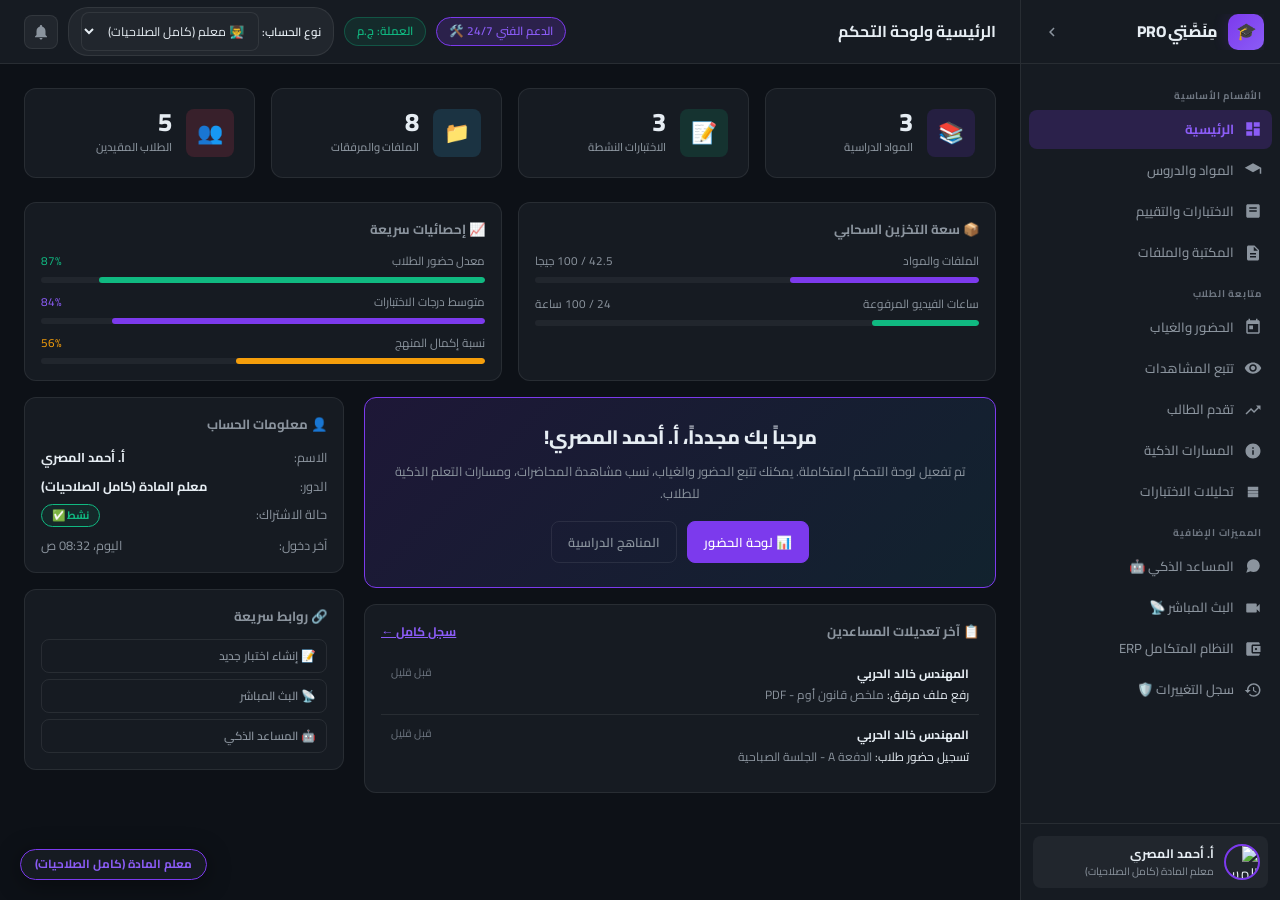
==== commit 839c6876: "Add a variety of export options to multiple sections of the application Refactors export functionali" ====
--- a/index.html
+++ b/index.html
@@ -322,7 +322,20 @@
 
           <div class="section-header mt-2">
             <span class="section-title">📊 نتائج الطلاب</span>
-            <button class="btn btn-outline btn-sm" onclick="exportTableToExcel('quizResultsTable','نتائج_الاختبارات')">📥 تصدير CSV</button>
+            <div class="export-dropdown">
+              <button class="btn btn-outline btn-sm" onclick="toggleExportMenu(this)">📥 تصدير ▾</button>
+              <div class="export-dropdown-menu">
+                <button class="export-dropdown-item excel" onclick="exportTableToExcel('quizResultsTable','نتائج_الاختبارات')">
+                  <span class="item-icon">📊</span><span class="item-label">Excel / CSV</span><span class="item-badge">XLS</span>
+                </button>
+                <button class="export-dropdown-item pdf" onclick="exportTableToPDF('quizResultsTable','نتائج الاختبارات والتقييم')">
+                  <span class="item-icon">📄</span><span class="item-label">تقرير PDF</span><span class="item-badge">PDF</span>
+                </button>
+                <button class="export-dropdown-item print" onclick="window.print()">
+                  <span class="item-icon">🖨️</span><span class="item-label">طباعة مباشرة</span><span class="item-badge">PRINT</span>
+                </button>
+              </div>
+            </div>
           </div>
           <div class="table-wrapper">
             <table id="quizResultsTable">
@@ -352,7 +365,20 @@
             <span class="section-title">📊 الحضور والغياب</span>
             <div style="display:flex;gap:8px;flex-wrap:wrap;">
               <button class="btn btn-primary editor-only" onclick="openAddAttendanceModal()">+ تسجيل حضور</button>
-              <button class="btn btn-outline btn-sm" onclick="exportTableToExcel('attMainTable','سجل_الحضور')">📥 تصدير</button>
+              <div class="export-dropdown">
+                <button class="btn btn-outline btn-sm" onclick="toggleExportMenu(this)">📥 تصدير ▾</button>
+                <div class="export-dropdown-menu">
+                  <button class="export-dropdown-item excel" onclick="exportTableToExcel('attMainTable','سجل_الحضور')">
+                    <span class="item-icon">📊</span><span class="item-label">Excel / CSV</span><span class="item-badge">XLS</span>
+                  </button>
+                  <button class="export-dropdown-item pdf" onclick="exportTableToPDF('attMainTable','سجل الحضور والغياب')">
+                    <span class="item-icon">📄</span><span class="item-label">تقرير PDF</span><span class="item-badge">PDF</span>
+                  </button>
+                  <button class="export-dropdown-item print" onclick="window.print()">
+                    <span class="item-icon">🖨️</span><span class="item-label">طباعة مباشرة</span><span class="item-badge">PRINT</span>
+                  </button>
+                </div>
+              </div>
             </div>
           </div>
           <div class="attendance-stats">
@@ -399,7 +425,20 @@
                 <svg viewBox="0 0 24 24"><path fill="currentColor" d="M15.5 14h-.79l-.28-.27A6.471 6.471 0 0 0 16 9.5 6.5 6.5 0 1 0 9.5 16c1.61 0 3.09-.59 4.23-1.57l.27.28v.79l5 4.99L20.49 19l-4.99-5zm-6 0C7.01 14 5 11.99 5 9.5S7.01 5 9.5 5 14 7.01 14 9.5 11.99 14 9.5 14z"/></svg>
                 <input type="text" id="watchSearchInput" class="search-input" placeholder="بحث...">
               </div>
-              <button class="btn btn-outline btn-sm" onclick="exportTableToExcel('watchMainTable','تتبع_المشاهدات')">📥 تصدير</button>
+              <div class="export-dropdown">
+                <button class="btn btn-outline btn-sm" onclick="toggleExportMenu(this)">📥 تصدير ▾</button>
+                <div class="export-dropdown-menu">
+                  <button class="export-dropdown-item excel" onclick="exportTableToExcel('watchMainTable','تتبع_المشاهدات')">
+                    <span class="item-icon">📊</span><span class="item-label">Excel / CSV</span><span class="item-badge">XLS</span>
+                  </button>
+                  <button class="export-dropdown-item pdf" onclick="exportTableToPDF('watchMainTable','تقرير تتبع مشاهدات المحاضرات')">
+                    <span class="item-icon">📄</span><span class="item-label">تقرير PDF</span><span class="item-badge">PDF</span>
+                  </button>
+                  <button class="export-dropdown-item print" onclick="window.print()">
+                    <span class="item-icon">🖨️</span><span class="item-label">طباعة مباشرة</span><span class="item-badge">PRINT</span>
+                  </button>
+                </div>
+              </div>
             </div>
           </div>
           <div class="table-wrapper">
@@ -583,7 +622,20 @@
               <select id="logUserFilter" class="form-select" style="width:auto;padding:6px 10px;">
                 <option value="">كل المستخدمين</option>
               </select>
-              <button class="btn btn-outline btn-sm" onclick="exportTableToExcel('logsMainTable','سجل_العمليات')">📥 تصدير</button>
+              <div class="export-dropdown">
+                <button class="btn btn-outline btn-sm" onclick="toggleExportMenu(this)">📥 تصدير ▾</button>
+                <div class="export-dropdown-menu">
+                  <button class="export-dropdown-item excel" onclick="exportTableToExcel('logsMainTable','سجل_العمليات')">
+                    <span class="item-icon">📊</span><span class="item-label">Excel / CSV</span><span class="item-badge">XLS</span>
+                  </button>
+                  <button class="export-dropdown-item pdf" onclick="exportTableToPDF('logsMainTable','سجل العمليات والأمان')">
+                    <span class="item-icon">📄</span><span class="item-label">تقرير PDF</span><span class="item-badge">PDF</span>
+                  </button>
+                  <button class="export-dropdown-item print" onclick="window.print()">
+                    <span class="item-icon">🖨️</span><span class="item-label">طباعة مباشرة</span><span class="item-badge">PRINT</span>
+                  </button>
+                </div>
+              </div>
               <button class="btn btn-danger btn-sm" onclick="clearLogs()">🗑️ تصفير</button>
             </div>
           </div>
--- a/assets/style.css
+++ b/assets/style.css
@@ -1063,6 +1063,62 @@
   color: var(--accent); cursor: pointer; font-family: 'Cairo', sans-serif;
 }
 
+/* ===== EXPORT DROPDOWN ===== */
+.export-dropdown {
+  position: relative;
+  display: inline-flex;
+}
+
+.export-dropdown-menu {
+  display: none;
+  position: absolute;
+  top: calc(100% + 6px);
+  left: 0;
+  background: var(--surface);
+  border: 1px solid var(--border);
+  border-radius: var(--radius-sm);
+  box-shadow: var(--shadow);
+  min-width: 180px;
+  z-index: 500;
+  overflow: hidden;
+  animation: dropdownFadeIn 0.15s ease;
+}
+
+.export-dropdown-menu.open { display: block; }
+
+@keyframes dropdownFadeIn {
+  from { opacity: 0; transform: translateY(-6px); }
+  to   { opacity: 1; transform: translateY(0); }
+}
+
+.export-dropdown-item {
+  display: flex;
+  align-items: center;
+  gap: 10px;
+  width: 100%;
+  padding: 10px 14px;
+  background: none;
+  border: none;
+  color: var(--text);
+  font-family: 'Cairo', sans-serif;
+  font-size: 0.85rem;
+  font-weight: 600;
+  cursor: pointer;
+  text-align: right;
+  transition: background var(--transition);
+  white-space: nowrap;
+}
+.export-dropdown-item:hover { background: var(--surface3); }
+.export-dropdown-item:not(:last-child) { border-bottom: 1px solid var(--border); }
+.export-dropdown-item .item-icon { font-size: 1rem; flex-shrink: 0; }
+.export-dropdown-item .item-label { flex: 1; }
+.export-dropdown-item .item-badge {
+  font-size: 0.65rem; font-weight: 700; padding: 1px 6px; border-radius: 10px; border: 1px solid;
+}
+.export-dropdown-item.excel .item-badge { border-color: var(--secondary); color: var(--secondary); background: rgba(16,185,129,0.08); }
+.export-dropdown-item.pdf .item-badge   { border-color: var(--accent); color: var(--accent); background: rgba(244,63,94,0.08); }
+.export-dropdown-item.print .item-badge { border-color: var(--info); color: var(--info); background: rgba(56,189,248,0.08); }
+
 /* ===== MOBILE SIDEBAR ===== */
 .mobile-sidebar-overlay {
   display: none; position: fixed; inset: 0; z-index: 99;
